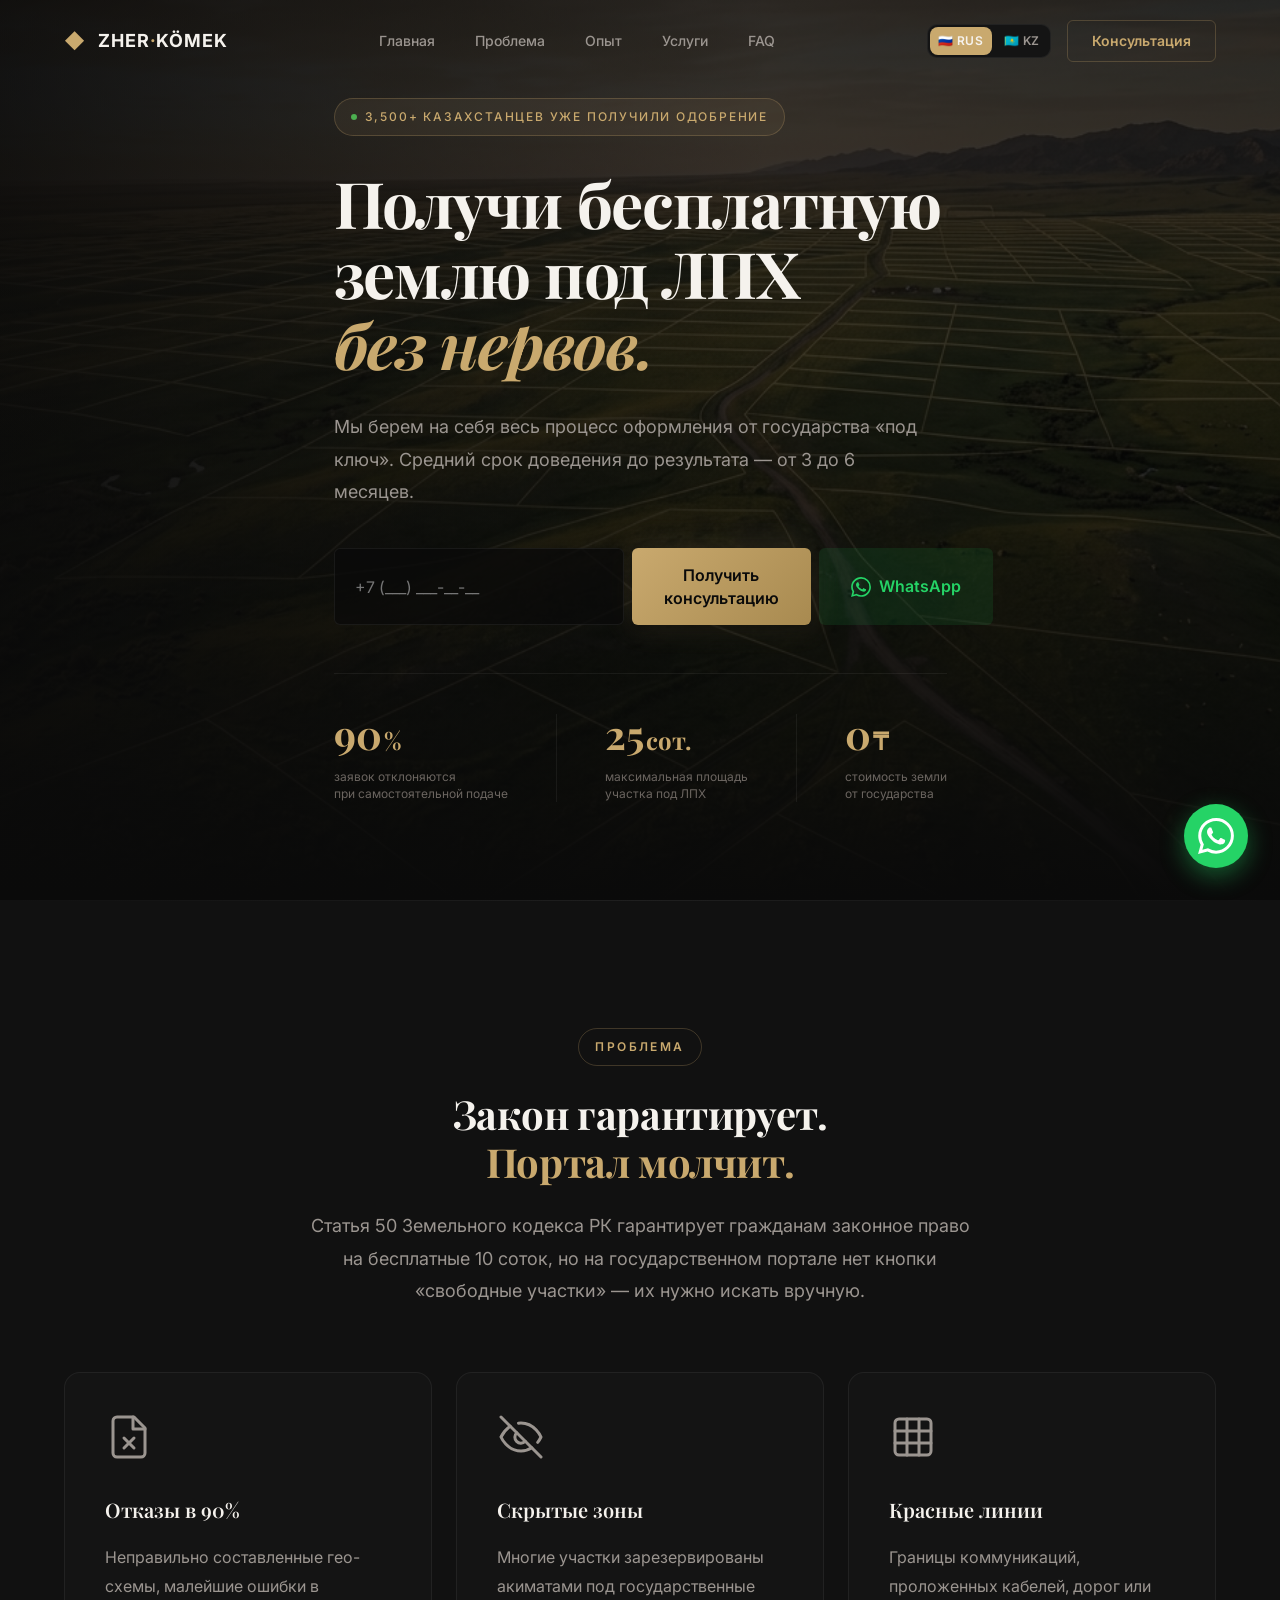
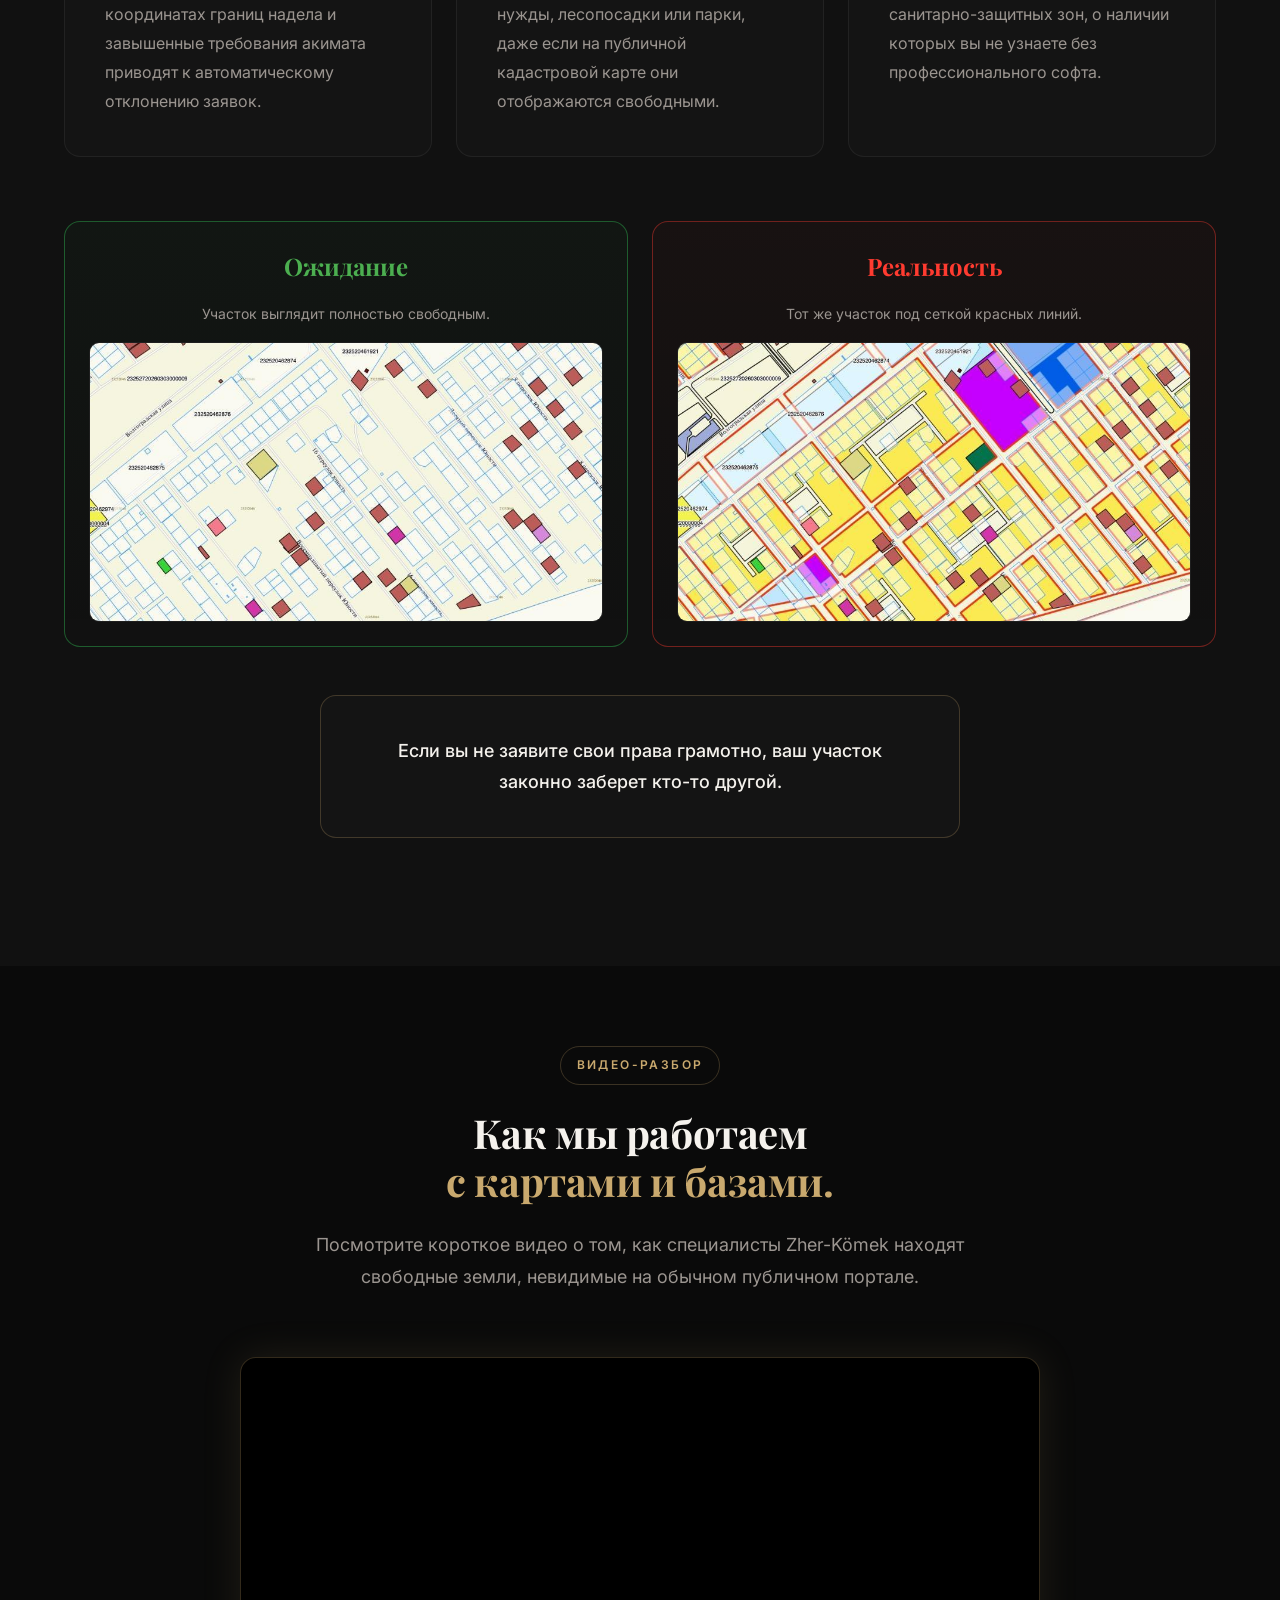
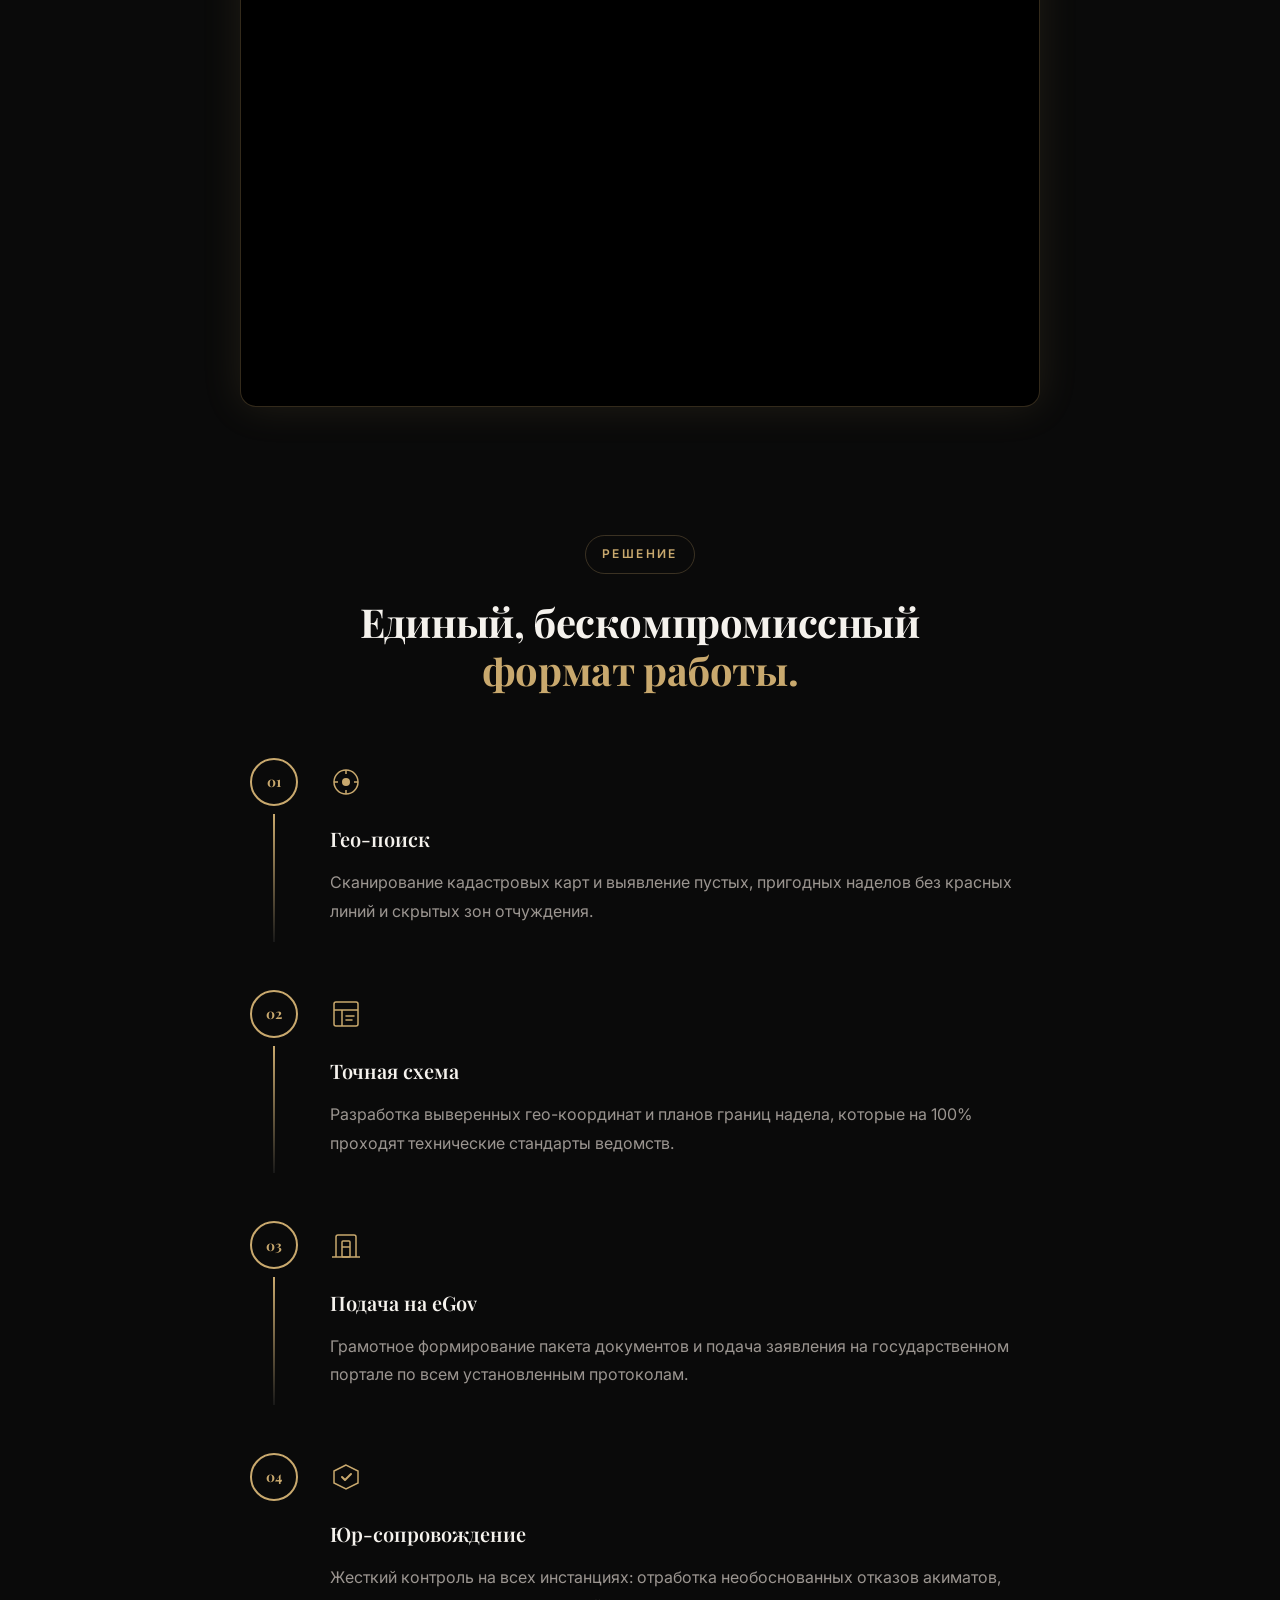
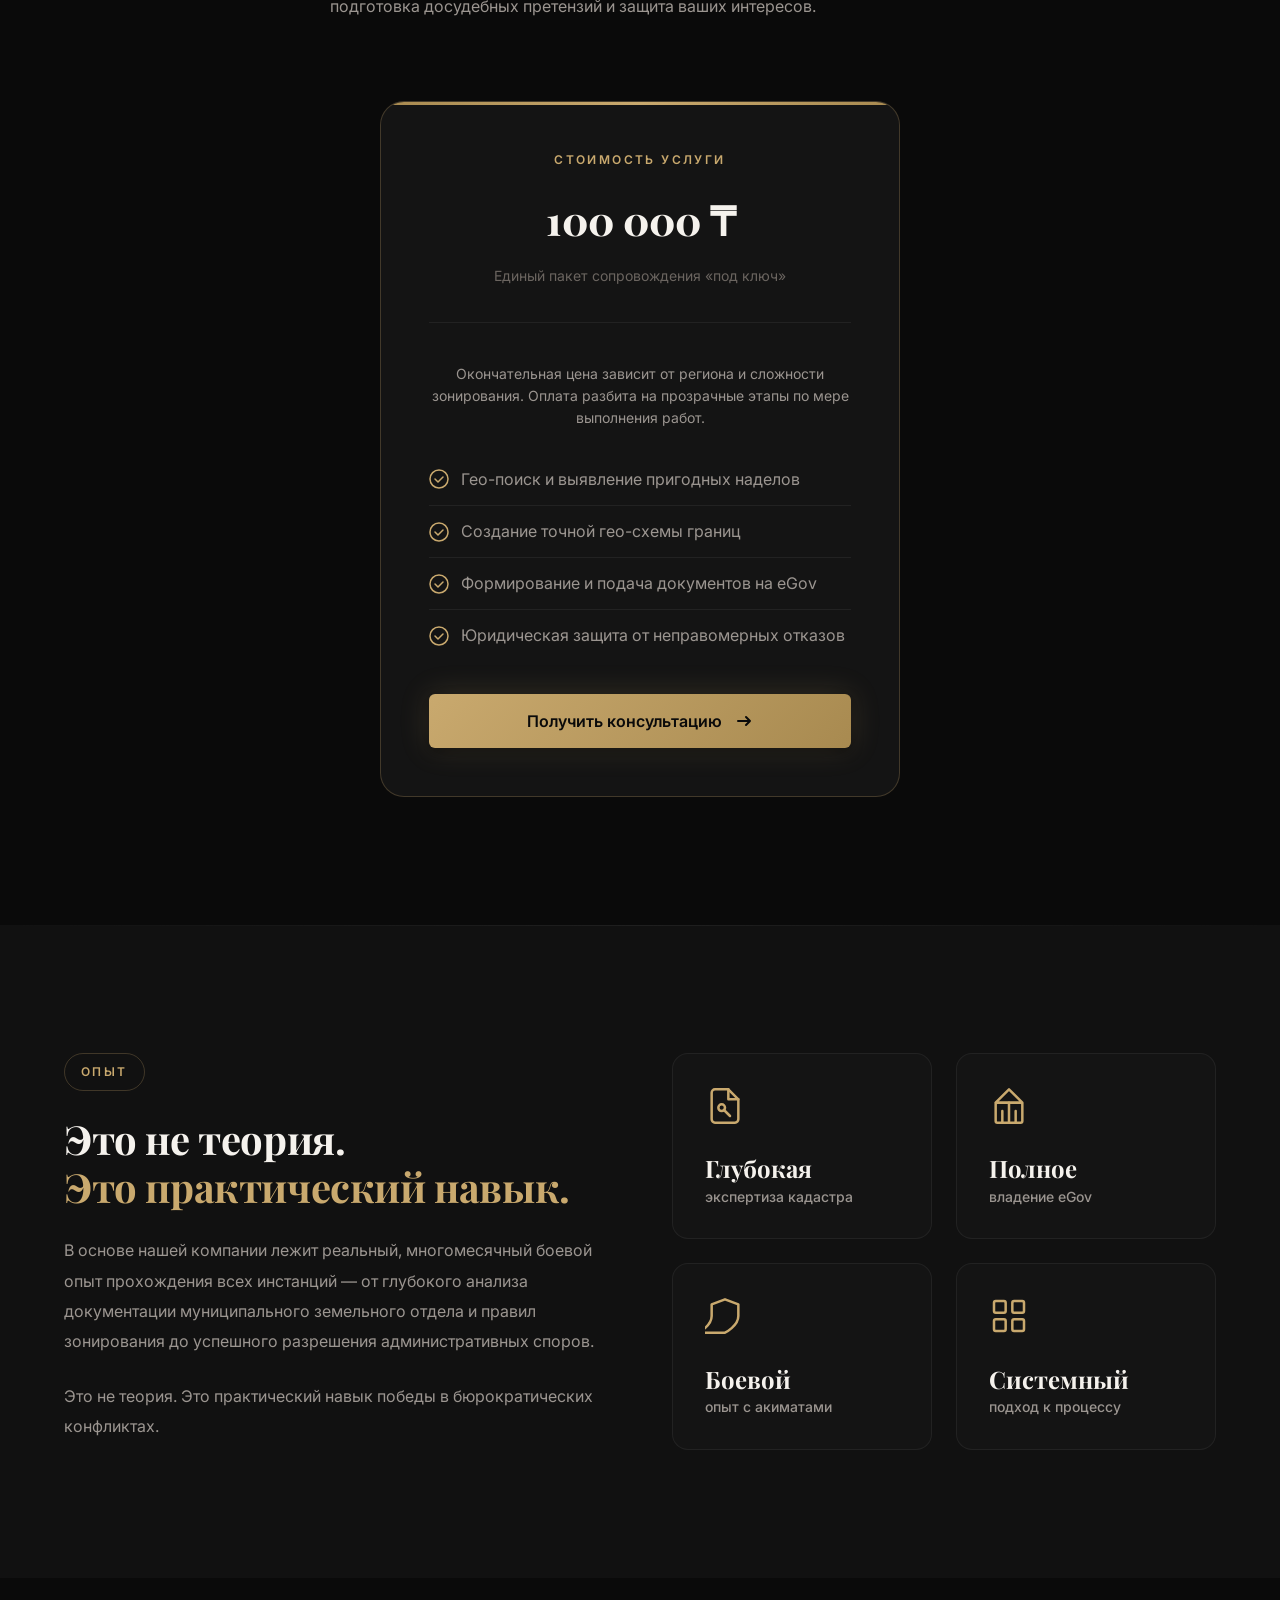
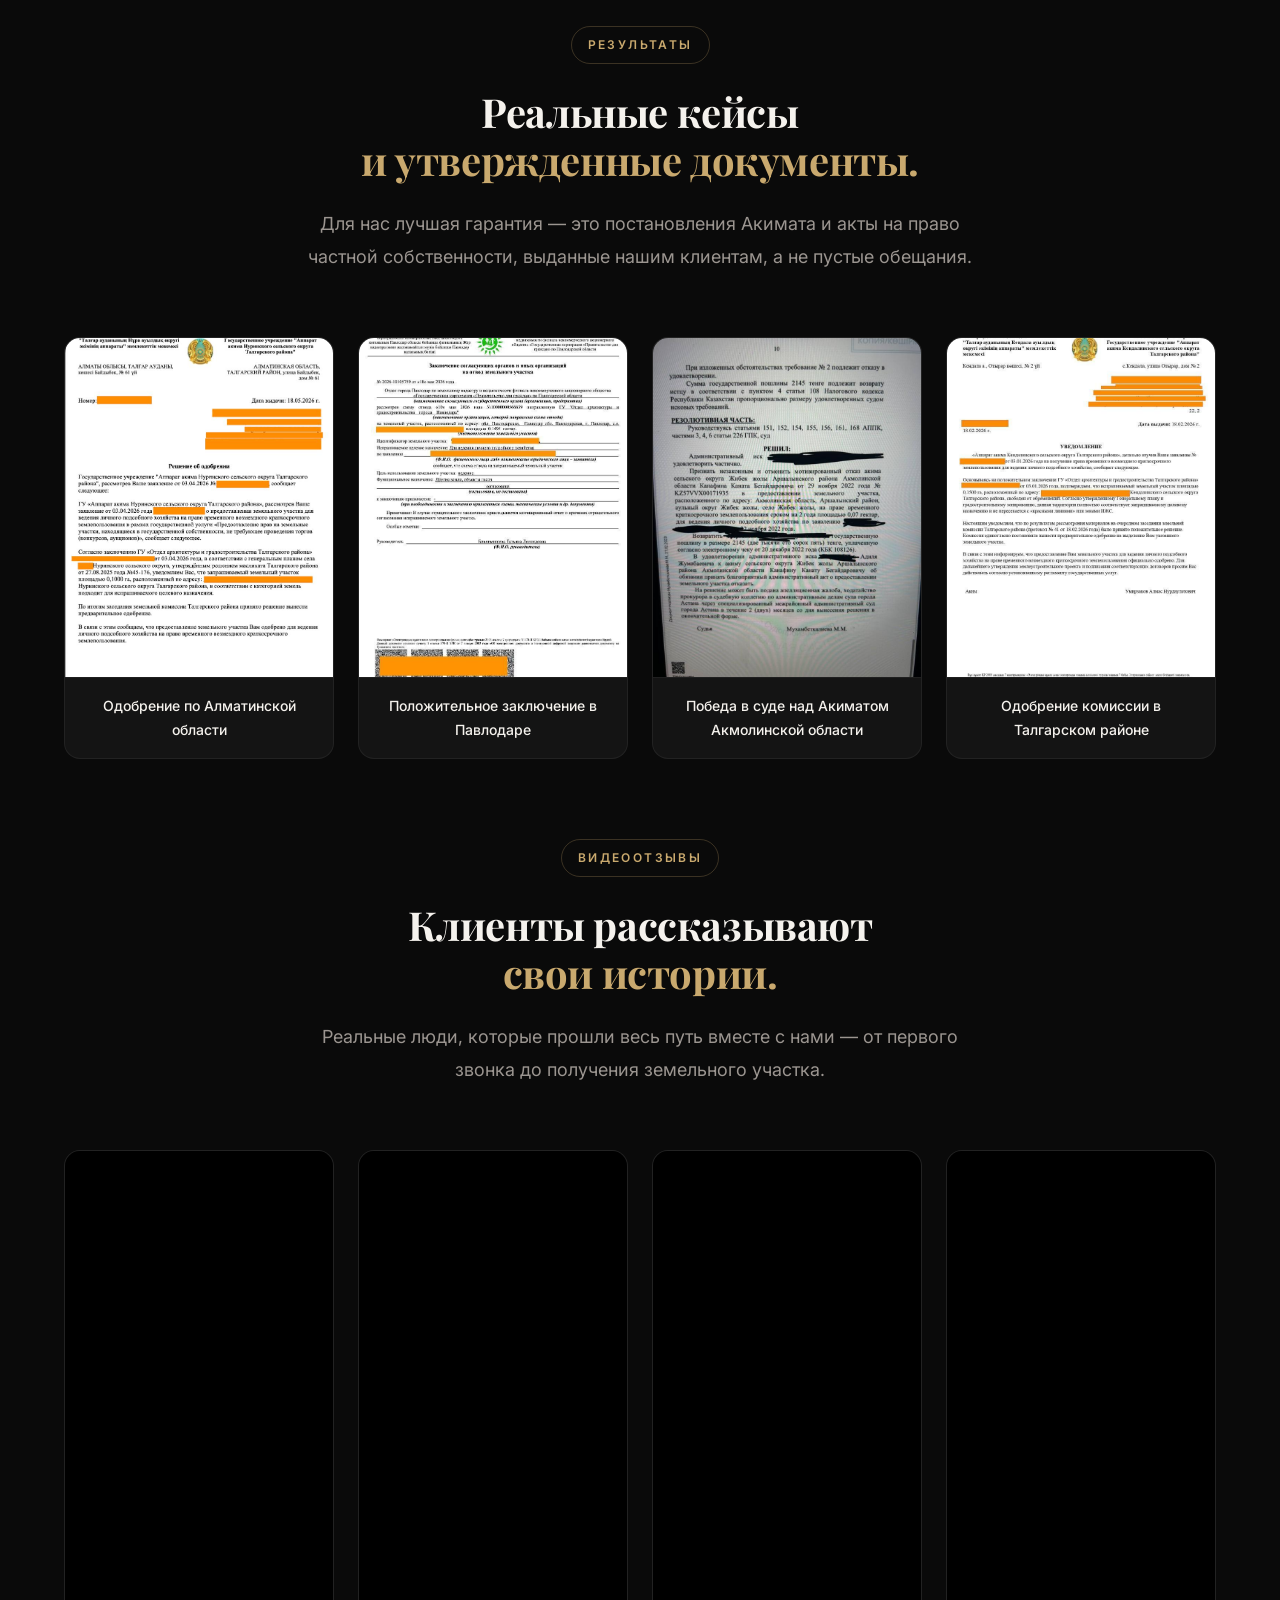
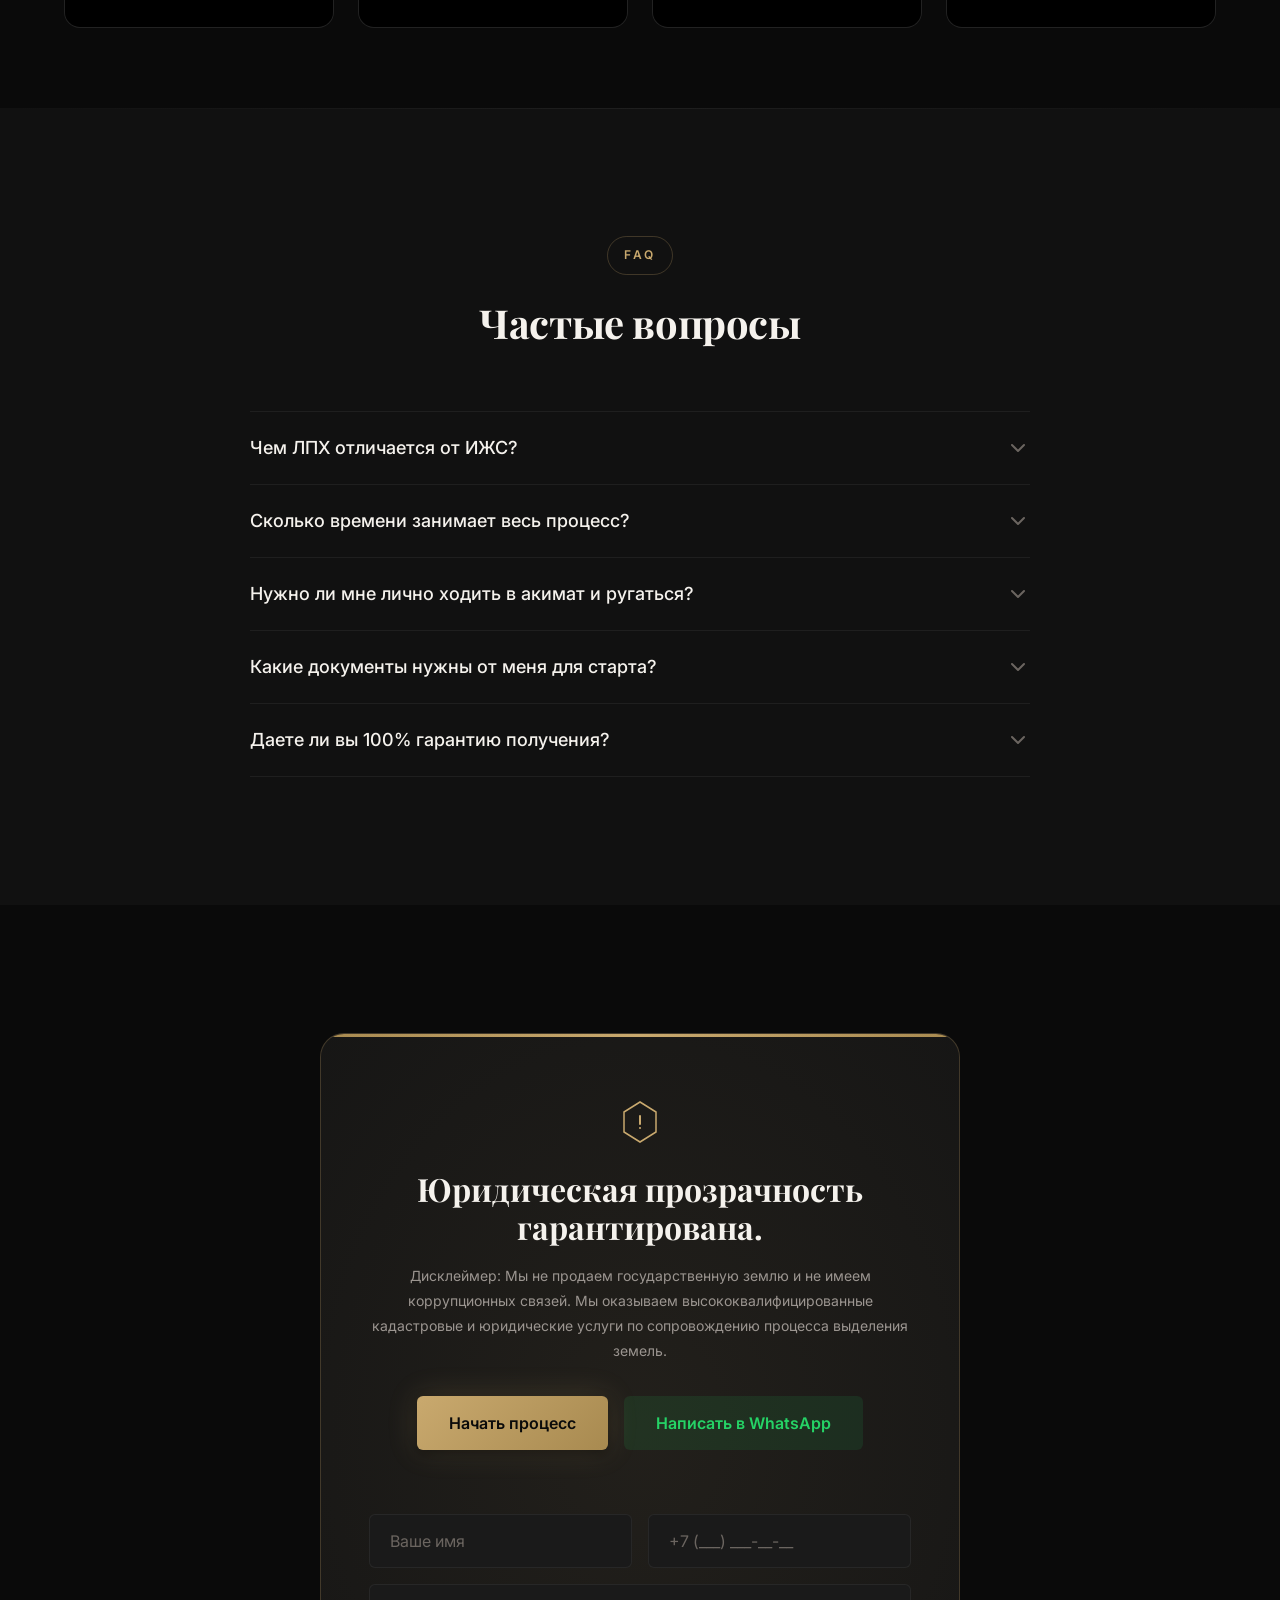
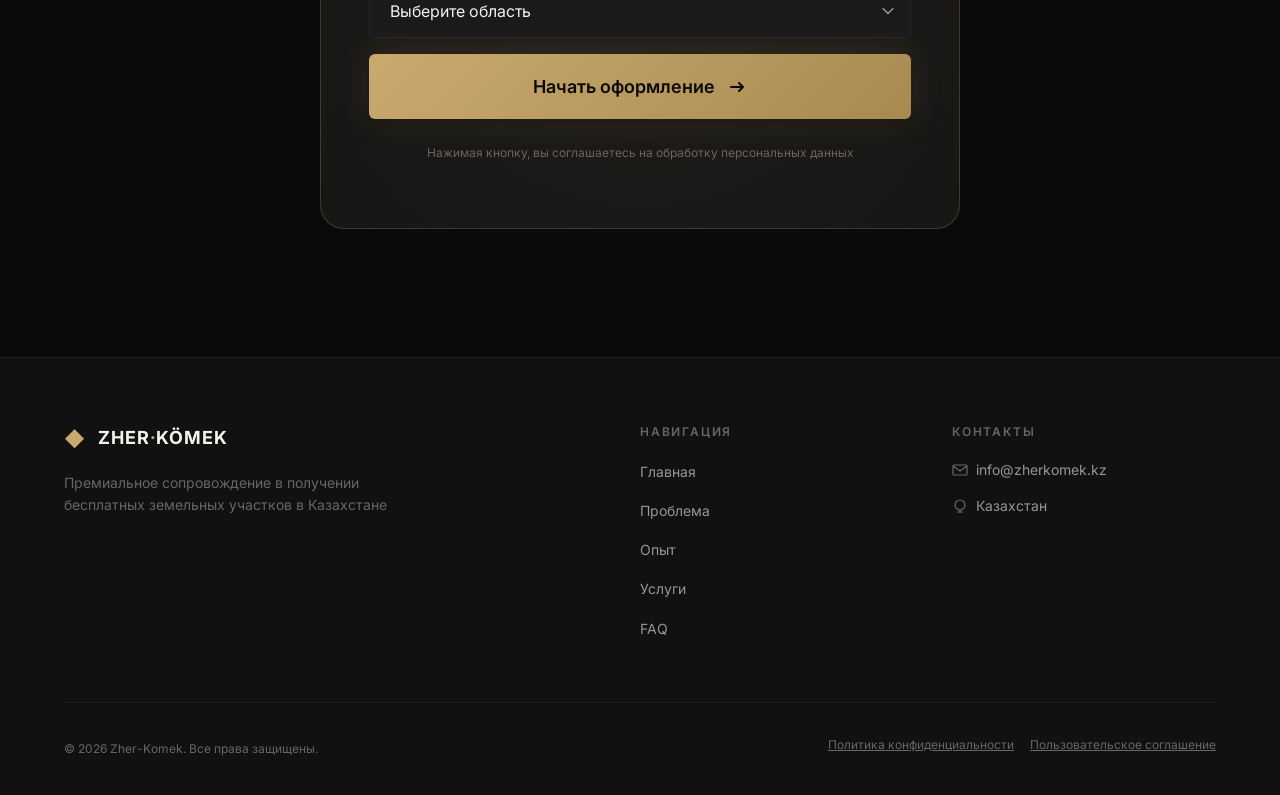
==== index.html @ 1e379b69 "Update second testimonial video" ====
<!DOCTYPE html>
<html lang="ru">
<head>
    <meta charset="UTF-8">
    <meta name="viewport" content="width=device-width, initial-scale=1.0">
    <title>Zher-Kömek — Бесплатная Земля РК</title>
    <meta name="description" content="Получите бесплатный земельный участок под ЛПХ от государства Казахстана. Полное юридическое и кадастровое сопровождение «под ключ» от экспертов Zher-Kömek.">
    <meta name="keywords" content="бесплатная земля Казахстан, ЛПХ участок, земельный кодекс РК, кадастровое сопровождение, eGov земля">
    <link rel="preconnect" href="https://fonts.googleapis.com">
    <link rel="preconnect" href="https://fonts.gstatic.com" crossorigin>
    <link href="https://fonts.googleapis.com/css2?family=Inter:wght@300;400;500;600;700;800;900&family=Playfair+Display:wght@400;500;600;700;800&display=swap" rel="stylesheet">
    <link rel="stylesheet" href="style.css?v=3">
</head>
<body>
    <!-- ============================================================ -->
    <!-- NAVIGATION -->
    <!-- ============================================================ -->
    <nav class="nav" id="nav">
        <div class="nav__container">
            <a href="#" class="nav__logo">
                <span class="nav__logo-icon">◆</span>
                <span class="nav__logo-text">ZHER<span class="nav__logo-accent">·</span>KÖMEK</span>
            </a>
            <ul class="nav__links" id="nav-links">
                <li><a href="#hero">Главная</a></li>
                <li><a href="#problem">Проблема</a></li>
                <li><a href="#expertise">Опыт</a></li>
                <li><a href="#service">Услуги</a></li>
                <li><a href="#faq">FAQ</a></li>
            </ul>
            <div class="nav__actions">
                <div class="nav__lang">
                    <a href="index.html" class="nav__lang-btn active">🇷🇺 RUS</a>
                    <a href="kz.html" class="nav__lang-btn">🇰🇿 KZ</a>
                </div>
                <a href="#cta-final" class="nav__cta">Консультация</a>
                <button class="nav__burger" id="nav-burger" aria-label="Открыть меню">
                    <span></span>
                    <span></span>
                    <span></span>
                </button>
            </div>
        </div>
    </nav>

    <!-- ============================================================ -->
    <!-- БЛОК 1: HERO SECTION -->
    <!-- ============================================================ -->
    <section class="hero" id="hero">
        <div class="hero__bg">
            <img src="assets/hero-bg.png" alt="Земельные участки Казахстана" class="hero__bg-img">
            <div class="hero__overlay"></div>
        </div>
        <div class="hero__container">
            <div class="hero__badge animate-in">
                <span class="hero__badge-dot"></span>
                3,500+ казахстанцев уже получили одобрение
            </div>
            <h1 class="hero__title animate-in">
                Получи бесплатную<br>
                землю под ЛПХ<br>
                <span class="hero__title-accent">без нервов.</span>
            </h1>
            <p class="hero__subtitle animate-in">
                Мы берем на себя весь процесс оформления от государства «под ключ». Средний срок доведения до результата — от 3 до 6 месяцев.
            </p>
            
            <form class="hero__form animate-in" id="hero-lead-form">
                <div class="hero__form-group">
                    <input type="tel" class="hero__input" id="hero-contact-input" placeholder="+7 (___) ___-__-__" required>
                    <button type="submit" class="btn btn--primary" style="flex: 1;">
                        <span>Получить консультацию</span>
                    </button>
                    <a href="https://wa.me/77778006286" target="_blank" rel="noopener noreferrer" class="btn btn--whatsapp" style="display: flex; justify-content: center; align-items: center; gap: 8px; flex: 1;">
                        <svg width="20" height="20" viewBox="0 0 24 24" fill="currentColor"><path d="M17.472 14.382c-.297-.149-1.758-.867-2.03-.967-.273-.099-.471-.148-.67.15-.197.297-.767.966-.94 1.164-.173.199-.347.223-.644.075-.297-.15-1.255-.463-2.39-1.475-.883-.788-1.48-1.761-1.653-2.059-.173-.297-.018-.458.13-.606.134-.133.298-.347.446-.52.149-.174.198-.298.298-.497.099-.198.05-.371-.025-.52-.075-.149-.669-1.612-.916-2.207-.242-.579-.487-.5-.669-.51a12.8 12.8 0 0 0-.57-.01c-.198 0-.52.074-.792.372-.272.297-1.04 1.016-1.04 2.479 0 1.462 1.065 2.875 1.213 3.074.149.198 2.096 3.2 5.077 4.487.709.306 1.262.489 1.694.625.712.227 1.36.195 1.871.118.571-.085 1.758-.719 2.006-1.413.248-.694.248-1.289.173-1.413-.074-.124-.272-.198-.57-.347m-5.421 7.403h-.004a9.87 9.87 0 0 1-5.031-1.378l-.361-.214-3.741.982.998-3.648-.235-.374a9.86 9.86 0 0 1-1.51-5.26c.001-5.45 4.436-9.884 9.888-9.884 2.64 0 5.122 1.03 6.988 2.898a9.825 9.825 0 0 1 2.893 6.994c-.003 5.45-4.437 9.884-9.885 9.884m8.413-18.297A11.815 11.815 0 0 0 12.05 0C5.495 0 .16 5.335.157 11.892c0 2.096.547 4.142 1.588 5.945L.057 24l6.305-1.654a11.882 11.882 0 0 0 5.683 1.448h.005c6.554 0 11.89-5.335 11.893-11.893a11.821 11.821 0 0 0-3.48-8.413z"/></svg>
                        <span>WhatsApp</span>
                    </a>
                </div>
            </form>

            <div class="hero__stats animate-in">
                <div class="hero__stat">
                    <div class="hero__stat-value">
                        <span class="hero__stat-number" data-count="90">0</span><span class="hero__stat-suffix">%</span>
                    </div>
                    <span class="hero__stat-label">заявок отклоняются<br>при самостоятельной подаче</span>
                </div>
                <div class="hero__stat-divider"></div>
                <div class="hero__stat">
                    <div class="hero__stat-value">
                        <span class="hero__stat-number" data-count="25">0</span><span class="hero__stat-suffix"> сот.</span>
                    </div>
                    <span class="hero__stat-label">максимальная площадь<br>участка под ЛПХ</span>
                </div>
                <div class="hero__stat-divider"></div>
                <div class="hero__stat">
                    <div class="hero__stat-value">
                        <span class="hero__stat-number" data-count="0">0</span><span class="hero__stat-suffix"> ₸</span>
                    </div>
                    <span class="hero__stat-label">стоимость земли<br>от государства</span>
                </div>
            </div>
        </div>
        <div class="hero__scroll-indicator">
            <span>Подробнее</span>
            <div class="hero__scroll-line"></div>
        </div>
    </section>

    <!-- ============================================================ -->
    <!-- БЛОК 2: ПРОБЛЕМА И ИЛЛЮЗИЯ -->
    <!-- ============================================================ -->
    <section class="problem" id="problem">
        <div class="container">
            <div class="section-header">
                <span class="section-label animate-on-scroll">Проблема</span>
                <h2 class="section-title animate-on-scroll">
                    Закон гарантирует.<br>
                    <span class="text-accent">Портал молчит.</span>
                </h2>
                <p class="section-desc animate-on-scroll">
                    Статья 50 Земельного кодекса РК гарантирует гражданам законное право на бесплатные 10 соток, но на государственном портале нет кнопки «свободные участки» — их нужно искать вручную.
                </p>
            </div>

            <div class="problem__grid">
                <div class="problem__card problem__card--dark animate-on-scroll">
                    <div class="problem__card-icon">
                        <svg width="48" height="48" viewBox="0 0 24 24" fill="none" stroke="currentColor" stroke-width="1.5" stroke-linecap="round" stroke-linejoin="round"><path d="M14.5 2H6a2 2 0 0 0-2 2v16a2 2 0 0 0 2 2h12a2 2 0 0 0 2-2V7.5L14.5 2z"/><polyline points="14 2 14 8 20 8"/><line x1="9.5" y1="12.5" x2="14.5" y2="17.5"/><line x1="14.5" y1="12.5" x2="9.5" y2="17.5"/></svg>
                    </div>
                    <h3 class="problem__card-title">Отказы в 90%</h3>
                    <p class="problem__card-text">
                        Неправильно составленные гео-схемы, малейшие ошибки в координатах границ надела и завышенные требования акимата приводят к автоматическому отклонению заявок.
                    </p>
                </div>

                <div class="problem__card problem__card--dark animate-on-scroll">
                    <div class="problem__card-icon">
                        <svg width="48" height="48" viewBox="0 0 24 24" fill="none" stroke="currentColor" stroke-width="1.5" stroke-linecap="round" stroke-linejoin="round"><path d="M9.88 9.88a3 3 0 1 0 4.24 4.24"/><path d="M10.73 5.08A10.43 10.43 0 0 1 12 5c7 0 10 7 10 7a13.16 13.16 0 0 1-1.67 2.68"/><path d="M6.61 6.61A13.526 13.526 0 0 0 2 12s3 7 10 7a9.74 9.74 0 0 0 5.39-1.61"/><line x1="2" y1="2" x2="22" y2="22"/></svg>
                    </div>
                    <h3 class="problem__card-title">Скрытые зоны</h3>
                    <p class="problem__card-text">
                        Многие участки зарезервированы акиматами под государственные нужды, лесопосадки или парки, даже если на публичной кадастровой карте они отображаются свободными.
                    </p>
                </div>

                <div class="problem__card problem__card--dark animate-on-scroll">
                    <div class="problem__card-icon">
                        <svg width="48" height="48" viewBox="0 0 24 24" fill="none" stroke="currentColor" stroke-width="1.5" stroke-linecap="round" stroke-linejoin="round"><rect width="18" height="18" x="3" y="3" rx="2" ry="2"/><line x1="3" x2="21" y1="9" y2="9"/><line x1="3" x2="21" y1="15" y2="15"/><line x1="9" x2="9" y1="3" y2="21"/><line x1="15" x2="15" y1="3" y2="21"/></svg>
                    </div>
                    <h3 class="problem__card-title">Красные линии</h3>
                    <p class="problem__card-text">
                        Границы коммуникаций, проложенных кабелей, дорог или санитарно-защитных зон, о наличии которых вы не узнаете без профессионального софта.
                    </p>
                </div>
            </div>

            <div class="problem-visualization animate-on-scroll">
                <div class="visual-card visual-card--expectation">
                    <h4 class="visual-title visual-title--expectation">Ожидание</h4>
                    <p style="font-size: var(--text-sm); color: var(--color-text-secondary); margin-bottom: var(--space-4);">Участок выглядит полностью свободным.</p>
                    <div class="visual-img-container">
                        <img src="assets/expectation-visual.jpg" alt="Чистый участок" onerror="this.style.opacity=0;">
                    </div>
                </div>
                <div class="visual-card visual-card--reality">
                    <h4 class="visual-title visual-title--reality">Реальность</h4>
                    <p style="font-size: var(--text-sm); color: var(--color-text-secondary); margin-bottom: var(--space-4);">Тот же участок под сеткой красных линий.</p>
                    <div class="visual-img-container">
                        <img src="assets/reality-visual.jpg" alt="Участок с красными линиями" onerror="this.style.opacity=0;">
                    </div>
                </div>
            </div>

            <div class="problem__bottom animate-on-scroll" style="margin-top: var(--space-12);">
                <div class="problem__stat-block">
                    <p class="problem__stat-text" style="color: var(--color-text-primary); font-size: var(--text-lg); font-weight: 500;">
                        Если вы не заявите свои права грамотно, ваш участок законно заберет кто-то другой.
                    </p>
                </div>
            </div>
        </div>
    </section>

    <!-- ============================================================ -->
    <!-- БЛОК ВИДЕО-РАЗБОР -->
    <!-- ============================================================ -->
    <section class="video-section" id="video">
        <div class="container">
            <div class="section-header">
                <span class="section-label animate-on-scroll">Видео-разбор</span>
                <h2 class="section-title animate-on-scroll">
                    Как мы работаем<br>
                    <span class="text-accent">с картами и базами.</span>
                </h2>
                <p class="section-desc animate-on-scroll">
                    Посмотрите короткое видео о том, как специалисты Zher-Kömek находят свободные земли, невидимые на обычном публичном портале.
                </p>
            </div>
            <div class="video-container animate-on-scroll">
                <!-- Replace src with your YouTube embed URL -->
                <iframe src="https://www.youtube.com/embed/HtEOYUGJpfg?rel=0&modestbranding=1" title="YouTube video player" allow="accelerometer; autoplay; clipboard-write; encrypted-media; gyroscope; picture-in-picture" allowfullscreen></iframe>
            </div>
        </div>
    </section>

    <!-- ============================================================ -->
    <!-- БЛОК 3: УСЛУГА «ПОД КЛЮЧ» -->
    <!-- ============================================================ -->
    <section class="service" id="service">
        <div class="container">
            <div class="section-header">
                <span class="section-label animate-on-scroll">Решение</span>
                <h2 class="section-title animate-on-scroll">
                    Единый, бескомпромиссный<br>
                    <span class="text-accent">формат работы.</span>
                </h2>
            </div>

            <div class="service__timeline">
                <div class="service__step animate-on-scroll">
                    <div class="service__step-marker">
                        <span class="service__step-number">01</span>
                        <div class="service__step-line"></div>
                    </div>
                    <div class="service__step-content">
                        <div class="service__step-icon">
                            <svg width="32" height="32" viewBox="0 0 32 32" fill="none"><circle cx="16" cy="16" r="12" stroke="currentColor" stroke-width="1.5"/><circle cx="16" cy="16" r="4" fill="currentColor"/><path d="M16 4v4M16 24v4M4 16h4M24 16h4" stroke="currentColor" stroke-width="1.5"/></svg>
                        </div>
                        <h3 class="service__step-title">Гео-поиск</h3>
                        <p class="service__step-text">
                            Сканирование кадастровых карт и выявление пустых, пригодных наделов без красных линий и скрытых зон отчуждения.
                        </p>
                    </div>
                </div>

                <div class="service__step animate-on-scroll">
                    <div class="service__step-marker">
                        <span class="service__step-number">02</span>
                        <div class="service__step-line"></div>
                    </div>
                    <div class="service__step-content">
                        <div class="service__step-icon">
                            <svg width="32" height="32" viewBox="0 0 32 32" fill="none"><rect x="4" y="4" width="24" height="24" rx="2" stroke="currentColor" stroke-width="1.5"/><path d="M4 12h24M12 12v16" stroke="currentColor" stroke-width="1.5"/><path d="M16 18h8M16 22h6" stroke="currentColor" stroke-width="1.5" stroke-linecap="round"/></svg>
                        </div>
                        <h3 class="service__step-title">Точная схема</h3>
                        <p class="service__step-text">
                            Разработка выверенных гео-координат и планов границ надела, которые на 100% проходят технические стандарты ведомств.
                        </p>
                    </div>
                </div>

                <div class="service__step animate-on-scroll">
                    <div class="service__step-marker">
                        <span class="service__step-number">03</span>
                        <div class="service__step-line"></div>
                    </div>
                    <div class="service__step-content">
                        <div class="service__step-icon">
                            <svg width="32" height="32" viewBox="0 0 32 32" fill="none"><path d="M6 28V8a2 2 0 012-2h16a2 2 0 012 2v20" stroke="currentColor" stroke-width="1.5"/><path d="M2 28h28" stroke="currentColor" stroke-width="1.5"/><rect x="12" y="12" width="8" height="16" rx="1" stroke="currentColor" stroke-width="1.5"/><path d="M12 18h8" stroke="currentColor" stroke-width="1.5"/></svg>
                        </div>
                        <h3 class="service__step-title">Подача на eGov</h3>
                        <p class="service__step-text">
                            Грамотное формирование пакета документов и подача заявления на государственном портале по всем установленным протоколам.
                        </p>
                    </div>
                </div>

                <div class="service__step animate-on-scroll">
                    <div class="service__step-marker">
                        <span class="service__step-number">04</span>
                        <div class="service__step-line"></div>
                    </div>
                    <div class="service__step-content">
                        <div class="service__step-icon">
                            <svg width="32" height="32" viewBox="0 0 32 32" fill="none"><path d="M16 4L4 10v12l12 6 12-6V10L16 4z" stroke="currentColor" stroke-width="1.5"/><path d="M12 16l3 3 6-6" stroke="currentColor" stroke-width="2" stroke-linecap="round" stroke-linejoin="round"/></svg>
                        </div>
                        <h3 class="service__step-title">Юр-сопровождение</h3>
                        <p class="service__step-text">
                            Жесткий контроль на всех инстанциях: отработка необоснованных отказов акиматов, подготовка досудебных претензий и защита ваших интересов.
                        </p>
                    </div>
                </div>
            </div>

            <!-- БЛОК "СТОИМОСТЬ" -->
            <div class="service__price animate-on-scroll">
                <div class="service__price-card">
                    <div class="service__price-header">
                        <span class="service__price-label">стоимость услуги</span>
                        <div class="service__price-amount">100 000 ₸</div>
                        <span class="service__price-note">Единый пакет сопровождения «под ключ»</span>
                    </div>
                    <p style="font-size: var(--text-sm); color: var(--color-text-secondary); text-align: center; margin-bottom: 24px; line-height: 1.6;">
                        Окончательная цена зависит от региона и сложности зонирования. Оплата разбита на прозрачные этапы по мере выполнения работ.
                    </p>
                    <ul class="service__price-includes" style="margin-bottom: var(--space-8);">
                        <li>
                            <svg width="20" height="20" viewBox="0 0 20 20" fill="none"><circle cx="10" cy="10" r="9" stroke="#C9A96E" stroke-width="1.5"/><path d="M6 10l3 3 5-5" stroke="#C9A96E" stroke-width="1.5" stroke-linecap="round" stroke-linejoin="round"/></svg>
                            Гео-поиск и выявление пригодных наделов
                        </li>
                        <li>
                            <svg width="20" height="20" viewBox="0 0 20 20" fill="none"><circle cx="10" cy="10" r="9" stroke="#C9A96E" stroke-width="1.5"/><path d="M6 10l3 3 5-5" stroke="#C9A96E" stroke-width="1.5" stroke-linecap="round" stroke-linejoin="round"/></svg>
                            Создание точной гео-схемы границ
                        </li>
                        <li>
                            <svg width="20" height="20" viewBox="0 0 20 20" fill="none"><circle cx="10" cy="10" r="9" stroke="#C9A96E" stroke-width="1.5"/><path d="M6 10l3 3 5-5" stroke="#C9A96E" stroke-width="1.5" stroke-linecap="round" stroke-linejoin="round"/></svg>
                            Формирование и подача документов на eGov
                        </li>
                        <li>
                            <svg width="20" height="20" viewBox="0 0 20 20" fill="none"><circle cx="10" cy="10" r="9" stroke="#C9A96E" stroke-width="1.5"/><path d="M6 10l3 3 5-5" stroke="#C9A96E" stroke-width="1.5" stroke-linecap="round" stroke-linejoin="round"/></svg>
                            Юридическая защита от неправомерных отказов
                        </li>
                    </ul>
                    <a href="#cta-final" class="btn btn--primary btn--full" id="service-cta">
                        <span>Получить консультацию</span>
                        <svg width="20" height="20" viewBox="0 0 20 20" fill="none"><path d="M4 10h12M12 6l4 4-4 4" stroke="currentColor" stroke-width="2" stroke-linecap="round" stroke-linejoin="round"/></svg>
                    </a>
                </div>
            </div>
        </div>
    </section>

    <!-- ============================================================ -->
    <!-- БЛОК 4: ЭКСПЕРТНОСТЬ -->
    <!-- ============================================================ -->
    <section class="expertise" id="expertise">
        <div class="container">
            <div class="expertise__layout">
                <div class="expertise__content">
                    <span class="section-label animate-on-scroll">Опыт</span>
                    <h2 class="section-title animate-on-scroll">
                        Это не теория.<br>
                        <span class="text-accent">Это практический навык.</span>
                    </h2>
                    <div class="expertise__text animate-on-scroll" style="margin-top: var(--space-4);">
                        <p>
                            В основе нашей компании лежит реальный, многомесячный боевой опыт прохождения всех инстанций — от глубокого анализа документации муниципального земельного отдела и правил зонирования до успешного разрешения административных споров.
                        </p>
                        <p>
                            Это не теория. Это практический навык победы в бюрократических конфликтах.
                        </p>
                    </div>
                </div>
                <div class="expertise__metrics animate-on-scroll">
                    <div class="expertise__metric">
                        <div class="expertise__metric-icon">
                            <svg width="40" height="40" viewBox="0 0 24 24" fill="none" stroke="currentColor" stroke-width="1.5" stroke-linecap="round" stroke-linejoin="round"><path d="M14 2H6a2 2 0 0 0-2 2v16a2 2 0 0 0 2 2h12a2 2 0 0 0 2-2V8z"/><polyline points="14 2 14 8 20 8"/><circle cx="10" cy="13" r="2"/><line x1="11.4" y1="14.4" x2="15" y2="18"/></svg>
                        </div>
                        <span class="expertise__metric-value">Глубокая</span>
                        <span class="expertise__metric-label">экспертиза кадастра</span>
                    </div>
                    <div class="expertise__metric">
                        <div class="expertise__metric-icon">
                            <svg width="40" height="40" viewBox="0 0 24 24" fill="none" stroke="currentColor" stroke-width="1.5" stroke-linecap="round" stroke-linejoin="round"><rect x="4" y="10" width="16" height="12" rx="1"/><polygon points="12 2 4 10 20 10"/><line x1="12" y1="22" x2="12" y2="10"/><line x1="8" y1="22" x2="8" y2="15"/><line x1="16" y1="22" x2="16" y2="15"/></svg>
                        </div>
                        <span class="expertise__metric-value">Полное</span>
                        <span class="expertise__metric-label">владение eGov</span>
                    </div>
                    <div class="expertise__metric">
                        <div class="expertise__metric-icon">
                            <svg width="40" height="40" viewBox="0 0 24 24" fill="none" stroke="currentColor" stroke-width="1.5" stroke-linecap="round" stroke-linejoin="round"><path d="M12 22s8-4 8-10V5l-8-3-8 3v7c0 6-8 10-8 10z"/></svg>
                        </div>
                        <span class="expertise__metric-value">Боевой</span>
                        <span class="expertise__metric-label">опыт с акиматами</span>
                    </div>
                    <div class="expertise__metric">
                        <div class="expertise__metric-icon">
                            <svg width="40" height="40" viewBox="0 0 24 24" fill="none" stroke="currentColor" stroke-width="1.5" stroke-linecap="round" stroke-linejoin="round"><rect x="3" y="3" width="7" height="7" rx="1"/><rect x="14" y="3" width="7" height="7" rx="1"/><rect x="14" y="14" width="7" height="7" rx="1"/><rect x="3" y="14" width="7" height="7" rx="1"/></svg>
                        </div>
                        <span class="expertise__metric-value">Системный</span>
                        <span class="expertise__metric-label">подход к процессу</span>
                    </div>
                </div>
            </div>
        </div>
    </section>

    <!-- ============================================================ -->
    <!-- БЛОК КЕЙСЫ / ОТЗЫВЫ -->
    <!-- ============================================================ -->
    <section class="cases" id="cases">
        <div class="container" style="max-width: 1200px;">
            <div class="section-header">
                <span class="section-label animate-on-scroll">Результаты</span>
                <h2 class="section-title animate-on-scroll">
                    Реальные кейсы<br>
                    <span class="text-accent">и утвержденные документы.</span>
                </h2>
                <p class="section-desc animate-on-scroll">
                    Для нас лучшая гарантия — это постановления Акимата и акты на право частной собственности, выданные нашим клиентам, а не пустые обещания.
                </p>
            </div>
            
            <div class="cases-grid animate-on-scroll">
                <div class="cases-card">
                    <div class="cases-card-img-wrap">
                        <img src="assets/case-1.jpg" alt="Отзыв WhatsApp" onerror="this.style.opacity=0;">
                    </div>
                    <div class="cases-card-text">Одобрение по Алматинской области</div>
                </div>
                <div class="cases-card">
                    <div class="cases-card-img-wrap">
                        <img src="assets/case-2.jpg" alt="Госакт" onerror="this.style.opacity=0;">
                    </div>
                    <div class="cases-card-text">Положительное заключение в Павлодаре</div>
                </div>
                <div class="cases-card">
                    <div class="cases-card-img-wrap">
                        <img src="assets/case-3.jpg" alt="Отзыв клиента" onerror="this.style.opacity=0;">
                    </div>
                    <div class="cases-card-text">Победа в суде над Акиматом Акмолинской области</div>
                </div>
                <div class="cases-card">
                    <div class="cases-card-img-wrap">
                        <img src="assets/case-4.jpg" alt="Госакт на землю" onerror="this.style.opacity=0;">
                    </div>
                    <div class="cases-card-text">Одобрение комиссии в Талгарском районе</div>
                </div>
            </div>
        </div>
    </section>
    <!-- ============================================================ -->
    <!-- БЛОК ВИДЕООТЗЫВЫ -->
    <!-- ============================================================ -->
    <section class="video-testimonials" id="video-reviews">
        <div class="container" style="max-width: 1200px;">
            <div class="section-header">
                <span class="section-label animate-on-scroll">Видеоотзывы</span>
                <h2 class="section-title animate-on-scroll">
                    Клиенты рассказывают<br>
                    <span class="text-accent">свои истории.</span>
                </h2>
                <p class="section-desc animate-on-scroll">
                    Реальные люди, которые прошли весь путь вместе с нами — от первого звонка до получения земельного участка.
                </p>
            </div>

            <div class="video-testimonials__grid animate-on-scroll">
                <div class="video-testimonials__card">
                    <div class="video-testimonials__video-wrap">
                        <iframe src="https://www.youtube.com/embed/Xb4emWIHzm8" title="Видеоотзыв 1" allow="accelerometer; autoplay; clipboard-write; encrypted-media; gyroscope; picture-in-picture" allowfullscreen></iframe>
                    </div>
                </div>
                <div class="video-testimonials__card">
                    <div class="video-testimonials__video-wrap">
                        <iframe src="https://www.youtube.com/embed/GuP6BwjGALA" title="Видеоотзыв 2" allow="accelerometer; autoplay; clipboard-write; encrypted-media; gyroscope; picture-in-picture" allowfullscreen></iframe>
                    </div>
                </div>
                <div class="video-testimonials__card">
                    <div class="video-testimonials__video-wrap">
                        <iframe src="https://www.youtube.com/embed/Y7QlrHUgWrc" title="Видеоотзыв 3" allow="accelerometer; autoplay; clipboard-write; encrypted-media; gyroscope; picture-in-picture" allowfullscreen></iframe>
                    </div>
                </div>
                <div class="video-testimonials__card">
                    <div class="video-testimonials__video-wrap">
                        <iframe src="https://www.youtube.com/embed/Y7QlrHUgWrc" title="Видеоотзыв 4" allow="accelerometer; autoplay; clipboard-write; encrypted-media; gyroscope; picture-in-picture" allowfullscreen></iframe>
                    </div>
                </div>
            </div>
        </div>
    </section>

    <!-- ============================================================ -->
    <!-- БЛОК 7: FAQ -->
    <!-- ============================================================ -->
    <section class="faq" id="faq">
        <div class="container">
            <div class="section-header">
                <span class="section-label animate-on-scroll">FAQ</span>
                <h2 class="section-title animate-on-scroll">
                    Частые вопросы
                </h2>
            </div>

            <div class="faq__list">
                <div class="faq__item animate-on-scroll" id="faq-1">
                    <button class="faq__question" aria-expanded="false" aria-controls="faq-answer-1">
                        <span>Чем ЛПХ отличается от ИЖС?</span>
                        <svg class="faq__chevron" width="24" height="24" viewBox="0 0 24 24" fill="none"><path d="M6 9l6 6 6-6" stroke="currentColor" stroke-width="2" stroke-linecap="round" stroke-linejoin="round"/></svg>
                    </button>
                    <div class="faq__answer" id="faq-answer-1">
                        <p>
                            <strong>ЛПХ (Личное подсобное хозяйство)</strong> — земля, предназначенная для ведения сельскохозяйственной деятельности (огород, сад, содержание скота). Максимальная площадь — до 25 соток. <strong>ИЖС (Индивидуальное жилищное строительство)</strong> — участок исключительно для строительства жилого дома. Мы специализируемся на ЛПХ и Садоводстве (до 12 соток), так как именно эти категории позволяют получить землю бесплатно по упрощённой процедуре.
                        </p>
                    </div>
                </div>

                <div class="faq__item animate-on-scroll" id="faq-2">
                    <button class="faq__question" aria-expanded="false" aria-controls="faq-answer-2">
                        <span>Сколько времени занимает весь процесс?</span>
                        <svg class="faq__chevron" width="24" height="24" viewBox="0 0 24 24" fill="none"><path d="M6 9l6 6 6-6" stroke="currentColor" stroke-width="2" stroke-linecap="round" stroke-linejoin="round"/></svg>
                    </button>
                    <div class="faq__answer" id="faq-answer-2">
                        <p>
                            В среднем от 3 до 6 месяцев, в зависимости от скорости ответов государственных ведомств и необходимости оспаривать отказы.
                        </p>
                    </div>
                </div>

                <div class="faq__item animate-on-scroll" id="faq-3">
                    <button class="faq__question" aria-expanded="false" aria-controls="faq-answer-3">
                        <span>Нужно ли мне лично ходить в акимат и ругаться?</span>
                        <svg class="faq__chevron" width="24" height="24" viewBox="0 0 24 24" fill="none"><path d="M6 9l6 6 6-6" stroke="currentColor" stroke-width="2" stroke-linecap="round" stroke-linejoin="round"/></svg>
                    </button>
                    <div class="faq__answer" id="faq-answer-3">
                        <p>
                            Нет. Всю коммуникацию, переписку и подачу документов мы берем на себя по доверенности.
                        </p>
                    </div>
                </div>

                <div class="faq__item animate-on-scroll" id="faq-4">
                    <button class="faq__question" aria-expanded="false" aria-controls="faq-answer-4">
                        <span>Какие документы нужны от меня для старта?</span>
                        <svg class="faq__chevron" width="24" height="24" viewBox="0 0 24 24" fill="none"><path d="M6 9l6 6 6-6" stroke="currentColor" stroke-width="2" stroke-linecap="round" stroke-linejoin="round"/></svg>
                    </button>
                    <div class="faq__answer" id="faq-answer-4">
                        <p>
                            Только ЭЦП, копия удостоверения личности и доверенность на представление ваших интересов.
                        </p>
                    </div>
                </div>

                <div class="faq__item animate-on-scroll" id="faq-5">
                    <button class="faq__question" aria-expanded="false" aria-controls="faq-answer-5">
                        <span>Даете ли вы 100% гарантию получения?</span>
                        <svg class="faq__chevron" width="24" height="24" viewBox="0 0 24 24" fill="none"><path d="M6 9l6 6 6-6" stroke="currentColor" stroke-width="2" stroke-linecap="round" stroke-linejoin="round"/></svg>
                    </button>
                    <div class="faq__answer" id="faq-answer-5">
                        <p>
                            Финальное решение о выделении участка принимает государственный орган — акимат. Мы <strong>не можем гарантировать положительное решение на 100%</strong>, так как не влияем на решения государства. Однако мы гарантируем, что ваша заявка будет подготовлена <strong>максимально безупречно</strong>, с учётом всех юридических и кадастровых требований. В случае отказа мы продолжаем работу: анализируем основания, подаём повторные заявления и досудебные претензии.
                        </p>
                    </div>
                </div>
            </div>
        </div>
    </section>

    <!-- ============================================================ -->
    <!-- CTA FINAL / ЮРИДИЧЕСКАЯ ПРОЗРАЧНОСТЬ -->
    <!-- ============================================================ -->
    <section class="cta-final" id="cta-final">
        <div class="container">
            <div class="cta-final__card animate-on-scroll">
                <div class="legal__icon" style="margin-bottom: var(--space-4); color: var(--color-gold);">
                    <svg width="48" height="48" viewBox="0 0 48 48" fill="none"><path d="M24 4L8 14v20l16 10 16-10V14L24 4z" stroke="currentColor" stroke-width="1.5"/><path d="M24 18v8M24 30h.02" stroke="currentColor" stroke-width="2" stroke-linecap="round"/></svg>
                </div>
                <h2 class="cta-final__title">
                    Юридическая прозрачность гарантирована.
                </h2>
                <p class="cta-final__text" style="font-size: var(--text-sm); line-height: 1.8; color: var(--color-text-secondary); max-width: 580px; margin-bottom: var(--space-8);">
                    Дисклеймер: Мы не продаем государственную землю и не имеем коррупционных связей. Мы оказываем высококвалифицированные кадастровые и юридические услуги по сопровождению процесса выделения земель.
                </p>
                
                <div style="display: flex; gap: var(--space-4); justify-content: center; margin-bottom: var(--space-10); flex-wrap: wrap; position: relative; z-index: 10;">
                    <a href="#consultation-form-anchor" class="btn btn--primary" id="btn-start-process">
                        Начать процесс
                    </a>
                    <a href="https://wa.me/77778006286" target="_blank" rel="noopener noreferrer" class="btn btn--whatsapp" id="btn-ask-question">
                        Написать в WhatsApp
                    </a>
                </div>

                <!-- Small divider anchor to scroll to -->
                <div id="consultation-form-anchor" style="padding-top: var(--space-2); margin-bottom: var(--space-4);"></div>

                <form class="cta-final__form" id="consultation-form">
                    <div class="cta-final__form-row">
                        <input type="text" class="cta-final__input" id="form-name" placeholder="Ваше имя" required>
                        <input type="tel" class="cta-final__input" id="form-phone" placeholder="+7 (___) ___-__-__" required>
                    </div>
                    <select class="cta-final__select" id="form-region">
                        <option value="" disabled selected>Выберите область</option>
                        <option value="almaty">Алматинская область</option>
                        <option value="astana">Астана / Акмолинская</option>
                        <option value="shymkent">Шымкент / Туркестанская</option>
                        <option value="karaganda">Карагандинская область</option>
                        <option value="kostanay">Костанайская область</option>
                        <option value="pavlodar">Павлодарская область</option>
                        <option value="east-kz">Восточно-Казахстанская</option>
                        <option value="west-kz">Западно-Казахстанская</option>
                        <option value="north-kz">Северо-Казахстанская</option>
                        <option value="zhambyl">Жамбылская область</option>
                        <option value="kyzylorda">Кызылординская область</option>
                        <option value="mangystau">Мангистауская область</option>
                        <option value="aktobe">Актюбинская область</option>
                        <option value="atyrau">Атырауская область</option>
                        <option value="other">Другой регион</option>
                    </select>
                    <button type="submit" class="btn btn--primary btn--full btn--lg" id="form-submit">
                        <span>Начать оформление</span>
                        <svg width="20" height="20" viewBox="0 0 20 20" fill="none"><path d="M4 10h12M12 6l4 4-4 4" stroke="currentColor" stroke-width="2" stroke-linecap="round" stroke-linejoin="round"/></svg>
                    </button>
                </form>
                <p class="cta-final__disclaimer" style="margin-top: var(--space-6);">
                    Нажимая кнопку, вы соглашаетесь на обработку персональных данных
                </p>
            </div>
        </div>
    </section>

    <!-- ============================================================ -->
    <!-- FOOTER -->
    <!-- ============================================================ -->
    <footer class="footer" id="footer">
        <div class="container">
            <div class="footer__grid">
                <div class="footer__brand">
                    <a href="#" class="nav__logo">
                        <span class="nav__logo-icon">◆</span>
                        <span class="nav__logo-text">ZHER<span class="nav__logo-accent">·</span>KÖMEK</span>
                    </a>
                    <p class="footer__tagline">
                        Премиальное сопровождение в получении<br>
                        бесплатных земельных участков в Казахстане
                    </p>
                </div>
                <div class="footer__nav">
                    <h4 class="footer__heading">Навигация</h4>
                    <ul>
                        <li><a href="#hero">Главная</a></li>
                        <li><a href="#problem">Проблема</a></li>
                        <li><a href="#expertise">Опыт</a></li>
                        <li><a href="#service">Услуги</a></li>
                        <li><a href="#faq">FAQ</a></li>
                    </ul>
                </div>
                <div class="footer__contact">
                    <h4 class="footer__heading">Контакты</h4>
                    <ul>
                        <li>
                            <svg width="16" height="16" viewBox="0 0 16 16" fill="none"><rect x="1" y="3" width="14" height="10" rx="1" stroke="currentColor" stroke-width="1.2"/><path d="M1 4l7 5 7-5" stroke="currentColor" stroke-width="1.2"/></svg>
                            <a href="mailto:info@zherkomek.kz">info@zherkomek.kz</a>
                        </li>
                        <li>
                            <svg width="16" height="16" viewBox="0 0 16 16" fill="none"><circle cx="8" cy="7" r="5" stroke="currentColor" stroke-width="1.2"/><path d="M8 12v3M5 14h6" stroke="currentColor" stroke-width="1.2"/></svg>
                            Казахстан
                        </li>
                    </ul>
                </div>
            </div>
            <div class="footer__bottom">
                <p>&copy; 2026 Zher-Komek. Все права защищены.</p>
                <div style="display: flex; gap: var(--space-4); margin-bottom: var(--space-2);">
                    <a href="#" style="font-size: var(--text-xs); color: var(--color-text-tertiary); text-decoration: underline;">Политика конфиденциальности</a>
                    <a href="#" style="font-size: var(--text-xs); color: var(--color-text-tertiary); text-decoration: underline;">Пользовательское соглашение</a>
                </div>
            </div>
        </div>
    </footer>

    <!-- Floating WhatsApp Button -->
    <a href="https://wa.me/77778006286" target="_blank" rel="noopener noreferrer" class="whatsapp-float" aria-label="Написать в WhatsApp">
        <svg viewBox="0 0 24 24"><path d="M17.472 14.382c-.297-.149-1.758-.867-2.03-.967-.273-.099-.471-.148-.67.15-.197.297-.767.966-.94 1.164-.173.199-.347.223-.644.075-.297-.15-1.255-.463-2.39-1.475-.883-.788-1.48-1.761-1.653-2.059-.173-.297-.018-.458.13-.606.134-.133.298-.347.446-.52.149-.174.198-.298.298-.497.099-.198.05-.371-.025-.52-.075-.149-.669-1.612-.916-2.207-.242-.579-.487-.5-.669-.51a12.8 12.8 0 0 0-.57-.01c-.198 0-.52.074-.792.372-.272.297-1.04 1.016-1.04 2.479 0 1.462 1.065 2.875 1.213 3.074.149.198 2.096 3.2 5.077 4.487.709.306 1.262.489 1.694.625.712.227 1.36.195 1.871.118.571-.085 1.758-.719 2.006-1.413.248-.694.248-1.289.173-1.413-.074-.124-.272-.198-.57-.347m-5.421 7.403h-.004a9.87 9.87 0 0 1-5.031-1.378l-.361-.214-3.741.982.998-3.648-.235-.374a9.86 9.86 0 0 1-1.51-5.26c.001-5.45 4.436-9.884 9.888-9.884 2.64 0 5.122 1.03 6.988 2.898a9.825 9.825 0 0 1 2.893 6.994c-.003 5.45-4.437 9.884-9.885 9.884m8.413-18.297A11.815 11.815 0 0 0 12.05 0C5.495 0 .16 5.335.157 11.892c0 2.096.547 4.142 1.588 5.945L.057 24l6.305-1.654a11.882 11.882 0 0 0 5.683 1.448h.005c6.554 0 11.89-5.335 11.893-11.893a11.821 11.821 0 0 0-3.48-8.413z"/></svg>
    </a>

    <div id="lightbox" class="lightbox">
        <div class="lightbox__content">
            <button class="lightbox__close" id="lightbox-close">&times;</button>
            <img class="lightbox__img" id="lightbox-img" src="" alt="Одобрение во весь экран">
        </div>
    </div>

    <script src="script.js?v=2"></script>
</body>
</html>
---- style.css ----
/* ============================================================
   ZHER-KÖMEK — PREMIUM LANDING PAGE
   Design System: Dark Premium with Gold Accents
   ============================================================ */

/* ---- CSS Reset & Custom Properties ---- */
*, *::before, *::after {
    margin: 0;
    padding: 0;
    box-sizing: border-box;
}

:root {
    /* Colors — Premium Dark Palette with Gold */
    --color-bg-primary: #0a0a0a;
    --color-bg-secondary: #111111;
    --color-bg-tertiary: #1a1a1a;
    --color-bg-card: #141414;
    --color-bg-card-hover: #1c1c1c;
    --color-bg-elevated: rgba(255, 255, 255, 0.03);

    --color-gold: #C9A96E;
    --color-gold-light: #DFC28E;
    --color-gold-dark: #A88A50;
    --color-gold-glow: rgba(201, 169, 110, 0.15);
    --color-gold-subtle: rgba(201, 169, 110, 0.08);

    --color-text-primary: #F5F2ED;
    --color-text-secondary: #9B9590;
    --color-text-tertiary: #6B6560;
    --color-text-inverse: #0a0a0a;

    --color-border: rgba(255, 255, 255, 0.06);
    --color-border-hover: rgba(255, 255, 255, 0.12);
    --color-border-gold: rgba(201, 169, 110, 0.25);

    --color-success: #4CAF50;
    --color-warning: #C9A96E;

    /* Typography */
    --font-primary: 'Inter', -apple-system, BlinkMacSystemFont, 'Segoe UI', sans-serif;
    --font-display: 'Playfair Display', Georgia, serif;

    --text-xs: 0.75rem;
    --text-sm: 0.875rem;
    --text-base: 1rem;
    --text-lg: 1.125rem;
    --text-xl: 1.25rem;
    --text-2xl: 1.5rem;
    --text-3xl: 2rem;
    --text-4xl: 2.5rem;
    --text-5xl: 3.25rem;
    --text-6xl: 4rem;

    /* Spacing */
    --space-1: 0.25rem;
    --space-2: 0.5rem;
    --space-3: 0.75rem;
    --space-4: 1rem;
    --space-5: 1.25rem;
    --space-6: 1.5rem;
    --space-8: 2rem;
    --space-10: 2.5rem;
    --space-12: 3rem;
    --space-16: 4rem;
    --space-20: 5rem;
    --space-24: 6rem;
    --space-32: 8rem;

    /* Layout */
    --container-max: 1200px;
    --container-padding: var(--space-6);

    /* Borders */
    --radius-sm: 6px;
    --radius-md: 10px;
    --radius-lg: 16px;
    --radius-xl: 24px;
    --radius-full: 9999px;

    /* Shadows */
    --shadow-sm: 0 1px 2px rgba(0, 0, 0, 0.3);
    --shadow-md: 0 4px 12px rgba(0, 0, 0, 0.4);
    --shadow-lg: 0 8px 32px rgba(0, 0, 0, 0.5);
    --shadow-xl: 0 16px 48px rgba(0, 0, 0, 0.6);
    --shadow-gold: 0 0 40px rgba(201, 169, 110, 0.12);

    /* Transitions */
    --ease-out: cubic-bezier(0.16, 1, 0.3, 1);
    --ease-in-out: cubic-bezier(0.65, 0, 0.35, 1);
    --duration-fast: 200ms;
    --duration-normal: 350ms;
    --duration-slow: 600ms;
}

/* ---- Base Styles ---- */
html {
    scroll-behavior: smooth;
    font-size: 16px;
    -webkit-font-smoothing: antialiased;
    -moz-osx-font-smoothing: grayscale;
}

body {
    font-family: var(--font-primary);
    background-color: var(--color-bg-primary);
    color: var(--color-text-primary);
    line-height: 1.7;
    overflow-x: hidden;
}

img {
    max-width: 100%;
    height: auto;
    display: block;
}

a {
    color: inherit;
    text-decoration: none;
}

strong {
    color: var(--color-text-primary);
    font-weight: 600;
}

::selection {
    background-color: var(--color-gold);
    color: var(--color-text-inverse);
}

/* ---- Utility Classes ---- */
.container {
    max-width: var(--container-max);
    margin: 0 auto;
    padding: 0 var(--container-padding);
}

.text-accent {
    color: var(--color-gold);
}

.section-header {
    text-align: center;
    max-width: 800px;
    margin: 0 auto var(--space-16);
}

.section-label {
    display: inline-block;
    font-size: var(--text-xs);
    font-weight: 600;
    text-transform: uppercase;
    letter-spacing: 0.2em;
    color: var(--color-gold);
    margin-bottom: var(--space-6);
    padding: var(--space-2) var(--space-4);
    border: 1px solid var(--color-border-gold);
    border-radius: var(--radius-full);
}

.section-title {
    font-family: var(--font-display);
    font-size: var(--text-4xl);
    font-weight: 700;
    line-height: 1.2;
    letter-spacing: -0.01em;
    margin-bottom: var(--space-6);
}

html[lang="kk"] .section-title {
    line-height: 1.35;
}


.section-desc {
    font-size: var(--text-lg);
    color: var(--color-text-secondary);
    line-height: 1.8;
    max-width: 680px;
    margin: 0 auto;
}

/* ---- Buttons ---- */
.btn {
    display: inline-flex;
    align-items: center;
    gap: var(--space-3);
    font-family: var(--font-primary);
    font-size: var(--text-base);
    font-weight: 600;
    padding: var(--space-4) var(--space-8);
    border: none;
    border-radius: var(--radius-sm);
    cursor: pointer;
    transition: all var(--duration-normal) var(--ease-out);
    text-decoration: none;
    line-height: 1.4;
}

.btn--primary {
    background: linear-gradient(135deg, var(--color-gold), var(--color-gold-dark));
    color: var(--color-text-inverse);
    box-shadow: var(--shadow-md), 0 0 30px rgba(201, 169, 110, 0.2);
}

.btn--primary:hover {
    transform: translateY(-2px);
    box-shadow: var(--shadow-lg), 0 0 50px rgba(201, 169, 110, 0.3);
    background: linear-gradient(135deg, var(--color-gold-light), var(--color-gold));
}

.btn--primary:active {
    transform: translateY(0);
}

.btn--ghost {
    background: transparent;
    color: var(--color-text-primary);
    border: 1px solid var(--color-border-hover);
    padding: var(--space-4) var(--space-8);
}

.btn--ghost:hover {
    border-color: var(--color-gold);
    color: var(--color-gold);
    background: var(--color-gold-subtle);
}

.btn--full {
    width: 100%;
    justify-content: center;
}

.btn--lg {
    padding: var(--space-5) var(--space-10);
    font-size: var(--text-lg);
}

/* ---- Animations ---- */
.animate-in {
    opacity: 0;
    transform: translateY(30px);
    animation: fadeInUp 0.8s var(--ease-out) forwards;
}

.animate-in:nth-child(1) { animation-delay: 0.1s; }
.animate-in:nth-child(2) { animation-delay: 0.25s; }
.animate-in:nth-child(3) { animation-delay: 0.4s; }
.animate-in:nth-child(4) { animation-delay: 0.55s; }
.animate-in:nth-child(5) { animation-delay: 0.7s; }

@keyframes fadeInUp {
    to {
        opacity: 1;
        transform: translateY(0);
    }
}

.animate-on-scroll {
    opacity: 1;
    transform: translateY(0);
    transition: opacity 0.7s var(--ease-out), transform 0.7s var(--ease-out);
}

.animate-on-scroll.visible {
    opacity: 1;
    transform: translateY(0);
}

/* ============================================================
   NAVIGATION
   ============================================================ */
.nav {
    position: fixed;
    top: 0;
    left: 0;
    width: 100%;
    z-index: 1000;
    padding: var(--space-5) 0;
    transition: all var(--duration-normal) var(--ease-out);
}

.nav.scrolled {
    padding: var(--space-3) 0;
    background: rgba(10, 10, 10, 0.85);
    backdrop-filter: blur(20px) saturate(180%);
    -webkit-backdrop-filter: blur(20px) saturate(180%);
    border-bottom: 1px solid var(--color-border);
}

.nav__container {
    max-width: var(--container-max);
    margin: 0 auto;
    padding: 0 var(--container-padding);
    display: flex;
    align-items: center;
    justify-content: space-between;
}

.nav__logo {
    display: flex;
    align-items: center;
    gap: var(--space-3);
    font-weight: 700;
    font-size: var(--text-lg);
    letter-spacing: 0.05em;
    transition: opacity var(--duration-fast);
}

.nav__logo:hover { opacity: 0.8; }

.nav__logo-icon {
    color: var(--color-gold);
    font-size: var(--text-xl);
}

.nav__logo-accent {
    color: var(--color-gold);
}

.nav__links {
    display: flex;
    list-style: none;
    gap: var(--space-10);
}

.nav__links a {
    font-size: var(--text-sm);
    font-weight: 500;
    color: var(--color-text-secondary);
    transition: color var(--duration-fast);
    position: relative;
}

.nav__links a::after {
    content: '';
    position: absolute;
    bottom: -4px;
    left: 0;
    width: 0;
    height: 1px;
    background: var(--color-gold);
    transition: width var(--duration-normal) var(--ease-out);
}

.nav__links a:hover {
    color: var(--color-text-primary);
}

.nav__links a:hover::after {
    width: 100%;
}

.nav__cta {
    display: inline-flex;
    align-items: center;
    font-size: var(--text-sm);
    font-weight: 600;
    padding: var(--space-2) var(--space-6);
    border: 1px solid var(--color-border-gold);
    border-radius: var(--radius-sm);
    color: var(--color-gold);
    transition: all var(--duration-normal) var(--ease-out);
}

.nav__cta:hover {
    background: var(--color-gold);
    color: var(--color-text-inverse);
}

.nav__actions {
    display: flex;
    align-items: center;
    gap: var(--space-4);
}

.nav__lang {
    display: flex;
    align-items: center;
    gap: var(--space-1);
    background: var(--color-bg-card);
    border: 1px solid var(--color-border);
    border-radius: var(--radius-md);
    padding: 2px;
}

.nav__lang-btn {
    font-size: var(--text-xs);
    font-weight: 600;
    color: var(--color-text-secondary);
    padding: var(--space-1) var(--space-2);
    border-radius: calc(var(--radius-md) - 2px);
    transition: all var(--duration-fast);
    display: flex;
    align-items: center;
    gap: 6px;
    letter-spacing: 0.05em;
    text-decoration: none;
}

.nav__lang-btn:hover {
    color: var(--color-text-primary);
    background: rgba(255, 255, 255, 0.05);
}

.nav__lang-btn.active {
    color: var(--color-bg-base);
    background: var(--color-gold);
}

.nav__burger {
    display: none;
    flex-direction: column;
    gap: 5px;
    background: none;
    border: none;
    cursor: pointer;
    padding: var(--space-2);
}

.nav__burger span {
    display: block;
    width: 24px;
    height: 2px;
    background: var(--color-text-primary);
    transition: all var(--duration-fast);
    border-radius: 1px;
}

/* ============================================================
   HERO SECTION
   ============================================================ */
.hero {
    position: relative;
    min-height: 100vh;
    display: flex;
    align-items: center;
    padding: var(--space-32) 0 var(--space-28);
    overflow: hidden;
}

.hero__bg {
    position: absolute;
    inset: 0;
    z-index: 0;
}

.hero__bg-img {
    width: 100%;
    height: 100%;
    object-fit: cover;
    filter: brightness(0.35) saturate(0.7);
}

.hero__overlay {
    position: absolute;
    inset: 0;
    background: 
        linear-gradient(180deg, 
            rgba(10, 10, 10, 0.5) 0%, 
            rgba(10, 10, 10, 0.3) 40%, 
            rgba(10, 10, 10, 0.7) 80%, 
            rgba(10, 10, 10, 1) 100%),
        linear-gradient(90deg, 
            rgba(10, 10, 10, 0.8) 0%, 
            rgba(10, 10, 10, 0) 60%);
}

.hero__container {
    position: relative;
    z-index: 1;
    max-width: var(--container-max);
    margin: 0 auto;
    padding: 0 var(--container-padding);
}

.hero__badge {
    display: inline-flex;
    align-items: center;
    gap: var(--space-2);
    font-size: var(--text-xs);
    font-weight: 500;
    text-transform: uppercase;
    letter-spacing: 0.15em;
    color: var(--color-gold);
    padding: var(--space-2) var(--space-4);
    background: var(--color-gold-subtle);
    border: 1px solid var(--color-border-gold);
    border-radius: var(--radius-full);
    margin-bottom: var(--space-8);
}

.hero__badge-dot {
    width: 6px;
    height: 6px;
    background: var(--color-success);
    border-radius: 50%;
    animation: pulse 2s ease-in-out infinite;
}

@keyframes pulse {
    0%, 100% { opacity: 1; }
    50% { opacity: 0.4; }
}

.hero__title {
    font-family: var(--font-display);
    font-size: var(--text-6xl);
    font-weight: 700;
    line-height: 1.1;
    letter-spacing: -0.02em;
    margin-bottom: var(--space-8);
    max-width: 800px;
}

html[lang="kk"] .hero__title {
    line-height: 1.25;
}

.hero__title-accent {
    color: var(--color-gold);
    font-style: italic;
}

.hero__subtitle {
    font-size: var(--text-lg);
    color: var(--color-text-secondary);
    line-height: 1.8;
    max-width: 600px;
    margin-bottom: var(--space-10);
}

.hero__subtitle strong {
    color: var(--color-text-primary);
}

.hero__actions {
    display: flex;
    gap: var(--space-4);
    margin-bottom: var(--space-16);
}

.hero__stats {
    display: flex;
    gap: var(--space-12);
    padding-top: var(--space-10);
    border-top: 1px solid var(--color-border);
}

.hero__stat {
    display: flex;
    flex-direction: column;
}

.hero__stat-value {
    display: flex;
    align-items: baseline;
    gap: 2px;
}

.hero__stat-number {
    font-family: var(--font-display);
    font-size: var(--text-4xl);
    font-weight: 700;
    color: var(--color-gold);
    line-height: 1;
}

.hero__stat-suffix {
    font-family: var(--font-display);
    font-size: var(--text-2xl);
    font-weight: 700;
    color: var(--color-gold);
}

.hero__stat-label {
    font-size: var(--text-xs);
    color: var(--color-text-tertiary);
    margin-top: var(--space-2);
    line-height: 1.4;
}

.hero__stat-divider {
    width: 1px;
    background: var(--color-border);
}

.hero__scroll-indicator {
    position: absolute;
    bottom: var(--space-4);
    left: 50%;
    transform: translateX(-50%);
    display: flex;
    flex-direction: column;
    align-items: center;
    gap: var(--space-2);
    z-index: 1;
}

.hero__scroll-indicator span {
    font-size: var(--text-xs);
    text-transform: uppercase;
    letter-spacing: 0.15em;
    color: var(--color-text-tertiary);
}

.hero__scroll-line {
    width: 1px;
    height: 24px;
    background: linear-gradient(180deg, var(--color-gold), transparent);
    animation: scrollLine 1.5s ease-in-out infinite;
}

@media (max-height: 900px) {
    .hero__scroll-indicator {
        display: none;
    }
}

@keyframes scrollLine {
    0% { transform: scaleY(0); transform-origin: top; opacity: 1; }
    50% { transform: scaleY(1); transform-origin: top; opacity: 1; }
    51% { transform: scaleY(1); transform-origin: bottom; opacity: 1; }
    100% { transform: scaleY(0); transform-origin: bottom; opacity: 0; }
}

/* ============================================================
   PROBLEM SECTION
   ============================================================ */
.problem {
    padding: var(--space-32) 0;
    background: var(--color-bg-secondary);
    position: relative;
}

.problem::before {
    content: '';
    position: absolute;
    top: 0;
    left: 0;
    width: 100%;
    height: 1px;
    background: linear-gradient(90deg, transparent, var(--color-border), transparent);
}

.problem__grid {
    display: grid;
    grid-template-columns: repeat(3, 1fr);
    gap: var(--space-6);
    margin-bottom: var(--space-16);
}

.problem__card {
    padding: var(--space-10);
    border-radius: var(--radius-lg);
    transition: all var(--duration-normal) var(--ease-out);
    position: relative;
    overflow: hidden;
}

.problem__card--dark {
    background: var(--color-bg-card);
    border: 1px solid var(--color-border);
}

.problem__card--dark:hover {
    border-color: var(--color-border-hover);
    transform: translateY(-4px);
    box-shadow: var(--shadow-lg);
}

.problem__card--dark::before {
    content: '';
    position: absolute;
    top: 0;
    left: 0;
    right: 0;
    height: 2px;
    background: linear-gradient(90deg, var(--color-gold), transparent);
    opacity: 0;
    transition: opacity var(--duration-normal);
}

.problem__card--dark:hover::before {
    opacity: 1;
}

.problem__card-icon {
    color: var(--color-text-secondary);
    margin-bottom: var(--space-6);
}

.problem__card-title {
    font-family: var(--font-display);
    font-size: var(--text-xl);
    font-weight: 600;
    margin-bottom: var(--space-4);
}

.problem__card-text {
    font-size: var(--text-base);
    color: var(--color-text-secondary);
    line-height: 1.8;
}

.problem__card-text strong {
    color: var(--color-text-primary);
}

.problem__bottom {
    text-align: center;
}

.problem__stat-block {
    display: inline-flex;
    flex-direction: column;
    align-items: center;
    gap: var(--space-4);
    padding: var(--space-10) var(--space-16);
    background: var(--color-bg-card);
    border: 1px solid var(--color-border-gold);
    border-radius: var(--radius-lg);
    max-width: 640px;
}

.problem__stat-big {
    font-family: var(--font-display);
    font-size: var(--text-5xl);
    font-weight: 800;
    color: var(--color-gold);
    line-height: 1;
}

.problem__stat-text {
    font-size: var(--text-base);
    color: var(--color-text-secondary);
    line-height: 1.7;
}

.problem__stat-text strong {
    color: var(--color-text-primary);
}

/* ============================================================
   SERVICE SECTION
   ============================================================ */
.service {
    padding: var(--space-32) 0;
    position: relative;
}

.service__timeline {
    max-width: 780px;
    margin: 0 auto var(--space-16);
    position: relative;
}

.service__step {
    display: flex;
    gap: var(--space-8);
    margin-bottom: var(--space-12);
    position: relative;
}

.service__step:last-child {
    margin-bottom: 0;
}

.service__step-marker {
    display: flex;
    flex-direction: column;
    align-items: center;
    flex-shrink: 0;
}

.service__step-number {
    display: flex;
    align-items: center;
    justify-content: center;
    width: 48px;
    height: 48px;
    border: 2px solid var(--color-gold);
    border-radius: 50%;
    font-family: var(--font-display);
    font-size: var(--text-sm);
    font-weight: 700;
    color: var(--color-gold);
    background: var(--color-bg-primary);
    position: relative;
    z-index: 1;
}

.service__step-line {
    width: 2px;
    flex: 1;
    background: linear-gradient(180deg, var(--color-gold), var(--color-border));
    margin-top: var(--space-2);
    min-height: 40px;
}

.service__step:last-child .service__step-line {
    display: none;
}

.service__step-content {
    padding-top: var(--space-2);
    padding-bottom: var(--space-4);
}

.service__step-icon {
    color: var(--color-gold);
    margin-bottom: var(--space-4);
}

.service__step-title {
    font-family: var(--font-display);
    font-size: var(--text-xl);
    font-weight: 600;
    margin-bottom: var(--space-3);
}

.service__step-text {
    font-size: var(--text-base);
    color: var(--color-text-secondary);
    line-height: 1.8;
}

/* Service Price Card */
.service__price {
    display: flex;
    justify-content: center;
}

.service__price-card {
    background: var(--color-bg-card);
    border: 1px solid var(--color-border-gold);
    border-radius: var(--radius-xl);
    padding: var(--space-12);
    max-width: 520px;
    width: 100%;
    position: relative;
    overflow: hidden;
}

.service__price-card::before {
    content: '';
    position: absolute;
    top: 0;
    left: 0;
    right: 0;
    height: 3px;
    background: linear-gradient(90deg, var(--color-gold-dark), var(--color-gold), var(--color-gold-dark));
}

.service__price-header {
    text-align: center;
    margin-bottom: var(--space-10);
    padding-bottom: var(--space-8);
    border-bottom: 1px solid var(--color-border);
}

.service__price-label {
    font-size: var(--text-xs);
    font-weight: 600;
    text-transform: uppercase;
    letter-spacing: 0.2em;
    color: var(--color-gold);
    display: block;
    margin-bottom: var(--space-4);
}

.service__price-amount {
    font-family: var(--font-display);
    font-size: var(--text-4xl);
    font-weight: 800;
    color: var(--color-text-primary);
    margin-bottom: var(--space-2);
}

.service__price-note {
    font-size: var(--text-sm);
    color: var(--color-text-tertiary);
}

.service__price-includes {
    list-style: none;
    margin-bottom: var(--space-10);
}

.service__price-includes li {
    display: flex;
    align-items: center;
    gap: var(--space-3);
    padding: var(--space-3) 0;
    font-size: var(--text-base);
    color: var(--color-text-secondary);
    border-bottom: 1px solid var(--color-border);
}

.service__price-includes li:last-child {
    border-bottom: none;
}

.service__price-includes svg {
    flex-shrink: 0;
}

/* ============================================================
   EXPERTISE SECTION
   ============================================================ */
.expertise {
    padding: var(--space-32) 0;
    background: var(--color-bg-secondary);
    position: relative;
}

.expertise::before {
    content: '';
    position: absolute;
    top: 0;
    left: 0;
    width: 100%;
    height: 1px;
    background: linear-gradient(90deg, transparent, var(--color-border), transparent);
}

.expertise__layout {
    display: grid;
    grid-template-columns: 1fr 1fr;
    gap: var(--space-16);
    align-items: start;
}

.expertise__text {
    margin-top: var(--space-6);
}

.expertise__text p {
    font-size: var(--text-base);
    color: var(--color-text-secondary);
    line-height: 1.9;
    margin-bottom: var(--space-6);
}

.expertise__text p:last-child {
    margin-bottom: 0;
}

.expertise__text strong {
    color: var(--color-text-primary);
}

.expertise__metrics {
    display: grid;
    grid-template-columns: 1fr 1fr;
    gap: var(--space-6);
}

.expertise__metric {
    background: var(--color-bg-card);
    border: 1px solid var(--color-border);
    border-radius: var(--radius-lg);
    padding: var(--space-8);
    display: flex;
    flex-direction: column;
    gap: 0;
    transition: all var(--duration-normal) var(--ease-out);
}

.expertise__metric:hover {
    border-color: var(--color-border-gold);
    transform: translateY(-4px);
    box-shadow: var(--shadow-gold);
}

.expertise__metric-icon {
    margin-bottom: var(--space-5);
    color: var(--color-gold);
}

.expertise__metric-value {
    font-family: var(--font-display);
    font-size: var(--text-2xl);
    font-weight: 700;
    color: var(--color-text-primary);
    line-height: 1.2;
    margin-bottom: var(--space-1);
}

.expertise__metric-label {
    font-size: var(--text-sm);
    color: var(--color-text-secondary);
    font-weight: 500;
    line-height: 1.4;
}

/* ============================================================
   ECOSYSTEM SECTION
   ============================================================ */
.ecosystem {
    padding: var(--space-32) 0;
    position: relative;
}

.ecosystem__grid {
    display: grid;
    grid-template-columns: 1fr 1fr;
    gap: var(--space-6);
}

.ecosystem__card {
    background: var(--color-bg-card);
    border: 1px solid var(--color-border);
    border-radius: var(--radius-lg);
    overflow: hidden;
    transition: all var(--duration-normal) var(--ease-out);
}

.ecosystem__card:hover {
    border-color: var(--color-border-hover);
    transform: translateY(-4px);
    box-shadow: var(--shadow-lg);
}

.ecosystem__card-img {
    height: 280px;
    overflow: hidden;
}

.ecosystem__card-img img {
    width: 100%;
    height: 100%;
    object-fit: cover;
    transition: transform var(--duration-slow) var(--ease-out);
}

.ecosystem__card:hover .ecosystem__card-img img {
    transform: scale(1.05);
}

.ecosystem__card-body {
    padding: var(--space-8);
}

.ecosystem__card-tag {
    display: inline-block;
    font-size: var(--text-xs);
    font-weight: 600;
    text-transform: uppercase;
    letter-spacing: 0.15em;
    color: var(--color-gold);
    padding: var(--space-1) var(--space-3);
    background: var(--color-gold-subtle);
    border-radius: var(--radius-sm);
    margin-bottom: var(--space-4);
}

.ecosystem__card-title {
    font-family: var(--font-display);
    font-size: var(--text-xl);
    font-weight: 600;
    margin-bottom: var(--space-4);
}

.ecosystem__card-text {
    font-size: var(--text-base);
    color: var(--color-text-secondary);
    line-height: 1.8;
    margin-bottom: var(--space-6);
}

.ecosystem__card-features {
    list-style: none;
}

.ecosystem__card-features li {
    font-size: var(--text-sm);
    color: var(--color-text-secondary);
    padding: var(--space-2) 0;
    padding-left: var(--space-6);
    position: relative;
}

.ecosystem__card-features li::before {
    content: '';
    position: absolute;
    left: 0;
    top: 50%;
    width: 6px;
    height: 6px;
    border: 1px solid var(--color-gold);
    border-radius: 50%;
    transform: translateY(-50%);
}

.ecosystem__card--info {
    display: flex;
    align-items: center;
}

.ecosystem__card--info .ecosystem__card-body {
    padding: var(--space-10);
}

.ecosystem__info-icon {
    color: var(--color-gold);
    margin-bottom: var(--space-6);
}

.ecosystem__flow {
    display: flex;
    align-items: center;
    gap: var(--space-3);
    margin-top: var(--space-8);
    padding-top: var(--space-6);
    border-top: 1px solid var(--color-border);
    flex-wrap: wrap;
}

.ecosystem__flow svg {
    color: var(--color-text-tertiary);
}

.ecosystem__flow-step {
    display: flex;
    align-items: center;
    gap: var(--space-2);
    font-size: var(--text-sm);
    color: var(--color-text-tertiary);
}

.ecosystem__flow-num {
    display: inline-flex;
    align-items: center;
    justify-content: center;
    width: 24px;
    height: 24px;
    border: 1px solid var(--color-border);
    border-radius: 50%;
    font-size: var(--text-xs);
    font-weight: 600;
}

.ecosystem__flow-step--active {
    color: var(--color-gold);
}

.ecosystem__flow-step--active .ecosystem__flow-num {
    border-color: var(--color-gold);
    background: var(--color-gold-subtle);
}

/* ============================================================
   LEGAL SECTION
   ============================================================ */
.legal {
    padding: var(--space-20) 0;
    position: relative;
}

.legal__card {
    max-width: 800px;
    margin: 0 auto;
    text-align: center;
    padding: var(--space-12);
    background: var(--color-bg-card);
    border: 1px solid var(--color-border);
    border-radius: var(--radius-lg);
    position: relative;
}

.legal__card::before {
    content: '';
    position: absolute;
    top: -1px;
    left: 20%;
    right: 20%;
    height: 1px;
    background: linear-gradient(90deg, transparent, var(--color-gold), transparent);
}

.legal__icon {
    color: var(--color-gold);
    margin-bottom: var(--space-6);
}

.legal__title {
    font-family: var(--font-display);
    font-size: var(--text-2xl);
    font-weight: 600;
    margin-bottom: var(--space-6);
}

.legal__text {
    max-width: 600px;
    margin: 0 auto;
}

.legal__text p {
    font-size: var(--text-sm);
    color: var(--color-text-secondary);
    line-height: 1.8;
    margin-bottom: var(--space-4);
}

.legal__text p:last-child {
    margin-bottom: var(--space-8);
}

.legal__seal {
    display: inline-flex;
    align-items: center;
    gap: var(--space-2);
    font-size: var(--text-xs);
    font-weight: 500;
    color: var(--color-gold);
    padding: var(--space-2) var(--space-4);
    border: 1px solid var(--color-border-gold);
    border-radius: var(--radius-full);
}

/* ============================================================
   FAQ SECTION
   ============================================================ */
.faq {
    padding: var(--space-32) 0;
    background: var(--color-bg-secondary);
    position: relative;
}

.faq::before {
    content: '';
    position: absolute;
    top: 0;
    left: 0;
    width: 100%;
    height: 1px;
    background: linear-gradient(90deg, transparent, var(--color-border), transparent);
}

.faq__list {
    max-width: 780px;
    margin: 0 auto;
}

.faq__item {
    border-bottom: 1px solid var(--color-border);
}

.faq__item:first-child {
    border-top: 1px solid var(--color-border);
}

.faq__question {
    display: flex;
    align-items: center;
    justify-content: space-between;
    width: 100%;
    padding: var(--space-6) 0;
    background: none;
    border: none;
    cursor: pointer;
    font-family: var(--font-primary);
    font-size: var(--text-lg);
    font-weight: 500;
    color: var(--color-text-primary);
    text-align: left;
    transition: color var(--duration-fast);
    gap: var(--space-4);
}

.faq__question:hover {
    color: var(--color-gold);
}

.faq__chevron {
    flex-shrink: 0;
    color: var(--color-text-tertiary);
    transition: transform var(--duration-normal) var(--ease-out), color var(--duration-fast);
}

.faq__item.active .faq__chevron {
    transform: rotate(180deg);
    color: var(--color-gold);
}

.faq__answer {
    max-height: 0;
    overflow: hidden;
    transition: max-height var(--duration-normal) var(--ease-out),
                padding var(--duration-normal) var(--ease-out);
}

.faq__item.active .faq__answer {
    max-height: 500px;
    padding-bottom: var(--space-6);
}

.faq__answer p {
    font-size: var(--text-base);
    color: var(--color-text-secondary);
    line-height: 1.8;
}

.faq__answer strong {
    color: var(--color-text-primary);
}

/* ============================================================
   CTA FINAL
   ============================================================ */
.cta-final {
    padding: var(--space-32) 0;
    position: relative;
}

.cta-final__card {
    max-width: 640px;
    margin: 0 auto;
    text-align: center;
    padding: var(--space-16) var(--space-12);
    background: var(--color-bg-card);
    border: 1px solid var(--color-border-gold);
    border-radius: var(--radius-xl);
    position: relative;
    overflow: hidden;
}

.cta-final__card::before {
    content: '';
    position: absolute;
    top: 0;
    left: 0;
    right: 0;
    height: 3px;
    background: linear-gradient(90deg, var(--color-gold-dark), var(--color-gold), var(--color-gold-dark));
}

.cta-final__card::after {
    content: '';
    position: absolute;
    top: -50%;
    left: -50%;
    width: 200%;
    height: 200%;
    background: radial-gradient(ellipse at center, var(--color-gold-subtle) 0%, transparent 60%);
    pointer-events: none;
}

.cta-final__title {
    font-family: var(--font-display);
    font-size: var(--text-3xl);
    font-weight: 700;
    line-height: 1.2;
    margin-bottom: var(--space-4);
    position: relative;
    z-index: 1;
}

.cta-final__text {
    font-size: var(--text-base);
    color: var(--color-text-secondary);
    line-height: 1.7;
    margin-bottom: var(--space-10);
    max-width: 460px;
    margin-left: auto;
    margin-right: auto;
    position: relative;
    z-index: 1;
}

.cta-final__form {
    display: flex;
    flex-direction: column;
    gap: var(--space-4);
    position: relative;
    z-index: 1;
}

.cta-final__form-row {
    display: grid;
    grid-template-columns: 1fr 1fr;
    gap: var(--space-4);
}

.cta-final__input,
.cta-final__select {
    width: 100%;
    padding: var(--space-4) var(--space-5);
    background: var(--color-bg-tertiary);
    border: 1px solid var(--color-border);
    border-radius: var(--radius-sm);
    font-family: var(--font-primary);
    font-size: var(--text-base);
    color: var(--color-text-primary);
    transition: border-color var(--duration-fast), box-shadow var(--duration-fast);
    outline: none;
    appearance: none;
    -webkit-appearance: none;
}

.cta-final__select {
    background-image: url("data:image/svg+xml,%3Csvg width='12' height='8' viewBox='0 0 12 8' fill='none' xmlns='http://www.w3.org/2000/svg'%3E%3Cpath d='M1 1.5L6 6.5L11 1.5' stroke='%239B9590' stroke-width='1.5' stroke-linecap='round' stroke-linejoin='round'/%3E%3C/svg%3E");
    background-repeat: no-repeat;
    background-position: right var(--space-4) center;
    padding-right: var(--space-10);
}

.cta-final__input::placeholder {
    color: var(--color-text-tertiary);
}

.cta-final__input:focus,
.cta-final__select:focus {
    border-color: var(--color-gold);
    box-shadow: 0 0 0 3px var(--color-gold-subtle);
}

.cta-final__disclaimer {
    font-size: var(--text-xs);
    color: var(--color-text-tertiary);
    margin-top: var(--space-4);
    position: relative;
    z-index: 1;
}

/* ============================================================
   FOOTER
   ============================================================ */
.footer {
    padding: var(--space-16) 0 var(--space-8);
    background: var(--color-bg-secondary);
    border-top: 1px solid var(--color-border);
}

.footer__grid {
    display: grid;
    grid-template-columns: 2fr 1fr 1fr;
    gap: var(--space-12);
    padding-bottom: var(--space-12);
    border-bottom: 1px solid var(--color-border);
    margin-bottom: var(--space-8);
}

.footer__tagline {
    font-size: var(--text-sm);
    color: var(--color-text-tertiary);
    line-height: 1.6;
    margin-top: var(--space-4);
}

.footer__heading {
    font-size: var(--text-xs);
    font-weight: 600;
    text-transform: uppercase;
    letter-spacing: 0.15em;
    color: var(--color-text-tertiary);
    margin-bottom: var(--space-4);
}

.footer__nav ul,
.footer__contact ul {
    list-style: none;
}

.footer__nav li,
.footer__contact li {
    margin-bottom: var(--space-3);
}

.footer__nav a {
    font-size: var(--text-sm);
    color: var(--color-text-secondary);
    transition: color var(--duration-fast);
}

.footer__nav a:hover {
    color: var(--color-gold);
}

.footer__contact li {
    display: flex;
    align-items: center;
    gap: var(--space-2);
    font-size: var(--text-sm);
    color: var(--color-text-secondary);
}

.footer__contact a {
    transition: color var(--duration-fast);
}

.footer__contact a:hover {
    color: var(--color-gold);
}

.footer__contact svg {
    flex-shrink: 0;
    color: var(--color-text-tertiary);
}

.footer__bottom {
    display: flex;
    justify-content: space-between;
    align-items: center;
    flex-wrap: wrap;
    gap: var(--space-4);
}

.footer__bottom p {
    font-size: var(--text-xs);
    color: var(--color-text-tertiary);
}

.footer__legal-note {
    font-style: italic;
}

/* ============================================================
   RESPONSIVE
   ============================================================ */
@media (max-width: 1024px) {
    .hero__title {
        font-size: var(--text-5xl);
    }

    .problem__grid {
        grid-template-columns: 1fr;
    }

    .expertise__layout {
        grid-template-columns: 1fr;
        gap: var(--space-8);
    }

    .expertise__content {
        text-align: center;
        display: flex;
        flex-direction: column;
        align-items: center;
    }

    .ecosystem__grid {
        grid-template-columns: 1fr;
    }

    .footer__grid {
        grid-template-columns: 1fr 1fr;
    }
}

@media (max-width: 768px) {
    :root {
        --text-6xl: 2.75rem;
        --text-5xl: 2.25rem;
        --text-4xl: 1.875rem;
        --text-3xl: 1.5rem;
    }

    .nav__links,
    .nav__cta {
        display: none;
    }

    .nav__burger {
        display: flex;
    }

    /* Mobile menu */
    .nav__links.mobile-open {
        display: flex;
        flex-direction: column;
        position: fixed;
        top: 0;
        left: 0;
        right: 0;
        bottom: 0;
        background: rgba(10, 10, 10, 0.98);
        backdrop-filter: blur(20px);
        -webkit-backdrop-filter: blur(20px);
        justify-content: center;
        align-items: center;
        gap: var(--space-10);
        z-index: 999;
    }

    .nav__links.mobile-open a:not(.nav__lang-btn) {
        font-size: var(--text-2xl);
        color: var(--color-text-primary);
    }
    
    .nav__links.mobile-open .nav__lang-btn {
        font-size: var(--text-base);
        padding: var(--space-2) var(--space-4);
    }

    .hero {
        padding-top: var(--space-24);
        padding-bottom: var(--space-20);
    }

    .hero__title {
        font-size: var(--text-5xl);
    }

    .hero__stats {
        flex-direction: column;
        align-items: center;
        text-align: center;
        width: 100%;
        gap: var(--space-6);
    }

    .hero__stat {
        width: 100%;
        align-items: center;
        display: flex;
        flex-direction: column;
    }

    .hero__stat-value {
        width: 100%;
        justify-content: center;
    }

    .hero__stat-number {
        font-size: var(--text-5xl);
        font-weight: 800;
    }

    .hero__stat-suffix {
        font-size: var(--text-3xl);
        font-weight: 800;
    }

    .hero__stat-label {
        font-size: var(--text-sm);
        color: var(--color-text-secondary);
        font-weight: 500;
        max-width: 280px;
    }

    .hero__stat-divider {
        width: 80px;
        height: 1px;
        margin: 0 auto;
    }

    .hero__actions {
        flex-direction: column;
    }

    .hero__actions .btn {
        justify-content: center;
    }

    .hero__scroll-indicator {
        display: none;
    }

    .section-header {
        margin-bottom: var(--space-10);
    }

    .problem,
    .service,
    .expertise,
    .ecosystem,
    .faq,
    .cta-final {
        padding: var(--space-20) 0;
    }

    .service__step {
        gap: var(--space-5);
    }

    .service__step-number {
        width: 40px;
        height: 40px;
    }

    .expertise__metrics {
        grid-template-columns: 1fr 1fr;
    }

    .cta-final__form-row {
        grid-template-columns: 1fr;
    }

    .cta-final__card {
        padding: var(--space-10) var(--space-6);
    }

    .footer__grid {
        grid-template-columns: 1fr;
        gap: var(--space-8);
    }

    .footer__bottom {
        flex-direction: column;
        text-align: center;
    }

    .problem__stat-block {
        padding: var(--space-8);
    }

    .problem__stat-big {
        font-size: var(--text-4xl);
    }
}

@media (max-width: 480px) {
    .hero__title {
        font-size: var(--text-4xl);
    }

    .expertise__metrics {
        grid-template-columns: 1fr;
    }

    .expertise__metric {
        display: grid;
        grid-template-columns: 1fr auto;
        grid-template-rows: auto auto;
        row-gap: var(--space-2);
        align-items: center;
        text-align: left;
        padding: var(--space-6);
    }

    .expertise__metric-icon {
        grid-column: 2;
        grid-row: 1 / 3;
        margin-bottom: 0;
        margin-left: var(--space-4);
    }

    .expertise__metric-icon svg {
        width: 56px;
        height: 56px;
    }

    .expertise__metric-value {
        grid-column: 1;
        grid-row: 1;
        font-size: var(--text-2xl);
    }

    .expertise__metric-label {
        grid-column: 1;
        grid-row: 2;
        font-size: var(--text-base);
    }

    .faq__question {
        font-size: var(--text-base);
    }
}

/* Custom Hero Form Styles added by Antigravity */
.hero__form {
    width: 100%;
    max-width: 500px;
    margin-bottom: var(--space-12);
    position: relative;
    z-index: 10;
}

.hero__form-group {
    display: flex;
    gap: var(--space-2);
    width: 100%;
}

.hero__input {
    flex: 1;
    padding: var(--space-4) var(--space-5);
    background: rgba(10, 10, 10, 0.75);
    border: 1px solid var(--color-border);
    border-radius: var(--radius-sm);
    font-family: var(--font-primary);
    font-size: var(--text-base);
    color: var(--color-text-primary);
    outline: none;
    backdrop-filter: blur(10px);
    -webkit-backdrop-filter: blur(10px);
    transition: border-color var(--duration-fast), box-shadow var(--duration-fast);
}

.hero__input:focus {
    border-color: var(--color-gold);
    box-shadow: 0 0 0 3px var(--color-gold-glow);
}

@media (max-width: 576px) {
    .hero__form-group {
        flex-direction: column;
        gap: var(--space-3);
    }
}

/* ============================================================
   STRUCTURAL UPGRADES: WHATSAPP, VIDEO, CASES, VISUALIZATION
   ============================================================ */

/* Floating WhatsApp Button */
.whatsapp-float {
    position: fixed;
    bottom: var(--space-8);
    right: var(--space-8);
    width: 64px;
    height: 64px;
    background-color: #25D366;
    color: #fff;
    border-radius: 50px;
    display: flex;
    justify-content: center;
    align-items: center;
    box-shadow: 0px 8px 24px rgba(37, 211, 102, 0.4);
    z-index: 100;
    transition: all var(--duration-normal) var(--ease-out);
    text-decoration: none;
}
.whatsapp-float:hover {
    transform: translateY(-5px) scale(1.05);
    box-shadow: 0px 12px 30px rgba(37, 211, 102, 0.6);
}
.whatsapp-float svg {
    width: 36px;
    height: 36px;
    fill: currentColor;
}

@media (max-width: 768px) {
    .whatsapp-float {
        bottom: var(--space-6);
        right: var(--space-6);
        width: 56px;
        height: 56px;
    }
    .whatsapp-float svg {
        width: 32px;
        height: 32px;
    }
}

/* Secondary Button - WhatsApp inline */
.btn--whatsapp {
    background-color: rgba(37, 211, 102, 0.1);
    color: #25D366;
    border-color: rgba(37, 211, 102, 0.3);
}
.btn--whatsapp:hover {
    background-color: #25D366;
    color: #ffffff;
    box-shadow: 0 0 20px rgba(37, 211, 102, 0.4), inset 0 0 0 1px #25D366;
}

/* Video Section */
.video-section {
    padding-top: var(--space-20);
}
.video-container {
    position: relative;
    width: 100%;
    max-width: 800px;
    margin: var(--space-8) auto 0;
    padding-bottom: 56.25%; /* 16:9 Aspect Ratio */
    border-radius: var(--radius-lg);
    overflow: hidden;
    border: 1px solid var(--color-border-gold);
    box-shadow: var(--shadow-gold);
    background: #000;
}
.video-container iframe {
    position: absolute;
    top: 0;
    left: 0;
    width: 100%;
    height: 100%;
    border: 0;
}

.cases {
    padding-top: var(--space-12);
}

/* Cases Grid (WhatsApp & Docs) */
.cases-grid {
    display: grid;
    grid-template-columns: repeat(auto-fit, minmax(260px, 1fr));
    gap: var(--space-6);
    margin-top: var(--space-10);
}
.cases-card {
    background: var(--color-bg-card);
    border: 1px solid var(--color-border);
    border-radius: var(--radius-lg);
    overflow: hidden;
    transition: all var(--duration-normal) var(--ease-out);
}
.cases-card:hover {
    border-color: var(--color-border-gold);
    transform: translateY(-4px);
    box-shadow: var(--shadow-gold);
}
.cases-card-img-wrap {
    width: 100%;
    height: 340px;
    background-color: #111;
    position: relative;
    overflow: hidden;
    border-bottom: 1px solid var(--color-border);
}
.cases-card img {
    width: 100%;
    height: 100%;
    object-fit: cover;
    transition: transform 0.5s ease;
    cursor: zoom-in;
}
.cases-card:hover img {
    transform: scale(1.05);
}
.cases-card-text {
    padding: var(--space-4);
    font-size: var(--text-sm);
    color: var(--color-text-primary);
    text-align: center;
    font-weight: 500;
}

/* Lightbox for Gallery */
.lightbox {
    position: fixed;
    top: 0;
    left: 0;
    width: 100%;
    height: 100%;
    background: rgba(0, 0, 0, 0.9);
    z-index: 9999;
    display: flex;
    justify-content: center;
    align-items: center;
    opacity: 0;
    pointer-events: none;
    transition: opacity 0.3s ease;
    padding: var(--space-4);
}

.lightbox.active {
    opacity: 1;
    pointer-events: auto;
}

.lightbox__content {
    position: relative;
    max-width: 90vw;
    max-height: 90vh;
}

.lightbox__img {
    max-width: 100%;
    max-height: 90vh;
    object-fit: contain;
    border-radius: var(--radius-sm);
    box-shadow: var(--shadow-dark);
}

.lightbox__close {
    position: absolute;
    top: -40px;
    right: 0;
    background: none;
    border: none;
    color: #fff;
    font-size: 32px;
    cursor: pointer;
    line-height: 1;
    padding: 4px;
    transition: color 0.2s;
}

.lightbox__close:hover {
    color: var(--color-gold);
}

/* Expectation vs Reality Visualization */
.problem-visualization {
    display: grid;
    grid-template-columns: 1fr 1fr;
    gap: var(--space-6);
    margin-top: var(--space-12);
}
.visual-card {
    background: var(--color-bg-card);
    border: 1px solid var(--color-border);
    border-radius: var(--radius-lg);
    padding: var(--space-6);
    text-align: center;
    position: relative;
    overflow: hidden;
}
.visual-card--reality {
    border-color: rgba(255, 59, 48, 0.4); 
    background: linear-gradient(180deg, rgba(255, 59, 48, 0.03) 0%, transparent 100%);
}
.visual-card--expectation {
    border-color: rgba(52, 199, 89, 0.4);
    background: linear-gradient(180deg, rgba(52, 199, 89, 0.03) 0%, transparent 100%);
}
.visual-title {
    font-family: var(--font-display);
    font-size: var(--text-2xl);
    font-weight: 700;
    margin-bottom: var(--space-4);
}
.visual-title--expectation { color: var(--color-success); }
.visual-title--reality { color: #ff3b30; }
.visual-img-container {
    height: 280px;
    border-radius: var(--radius-md);
    background: #111;
    display: flex;
    align-items: center;
    justify-content: center;
    overflow: hidden;
    position: relative;
    border: 1px solid var(--color-border);
}
.visual-img-container img {
    width: 100%;
    height: 100%;
    object-fit: cover;
}

@media (max-width: 768px) {
    .problem-visualization {
        grid-template-columns: 1fr;
    }
}

/* ============================================ */
/* Video Testimonials                           */
/* ============================================ */
.video-testimonials {
    padding: var(--space-20) 0;
    background: var(--color-bg-primary);
}

.video-testimonials__grid {
    display: grid;
    grid-template-columns: repeat(4, 1fr);
    gap: var(--space-6);
    margin-top: var(--space-4);
}

.video-testimonials__card {
    background: var(--color-bg-card);
    border: 1px solid var(--color-border);
    border-radius: var(--radius-lg);
    overflow: hidden;
    transition: all var(--duration-normal) var(--ease-out);
}

.video-testimonials__card:hover {
    border-color: var(--color-border-gold);
    transform: translateY(-4px);
    box-shadow: var(--shadow-gold);
}

.video-testimonials__video-wrap {
    position: relative;
    width: 100%;
    padding-top: 177.78%; /* 16:9 inverted = 9:16 aspect ratio */
    background: #000;
}

.video-testimonials__video-wrap iframe {
    position: absolute;
    top: 0;
    left: 0;
    width: 100%;
    height: 100%;
    border: none;
}

.video-testimonials__caption {
    padding: var(--space-4);
    font-size: var(--text-sm);
    color: var(--color-text-primary);
    text-align: center;
    font-weight: 500;
}

@media (max-width: 1024px) {
    .video-testimonials__grid {
        grid-template-columns: repeat(2, 1fr);
    }
}

@media (max-width: 600px) {
    .video-testimonials__grid {
        grid-template-columns: 1fr;
        max-width: 320px;
        margin-left: auto;
        margin-right: auto;
    }
}
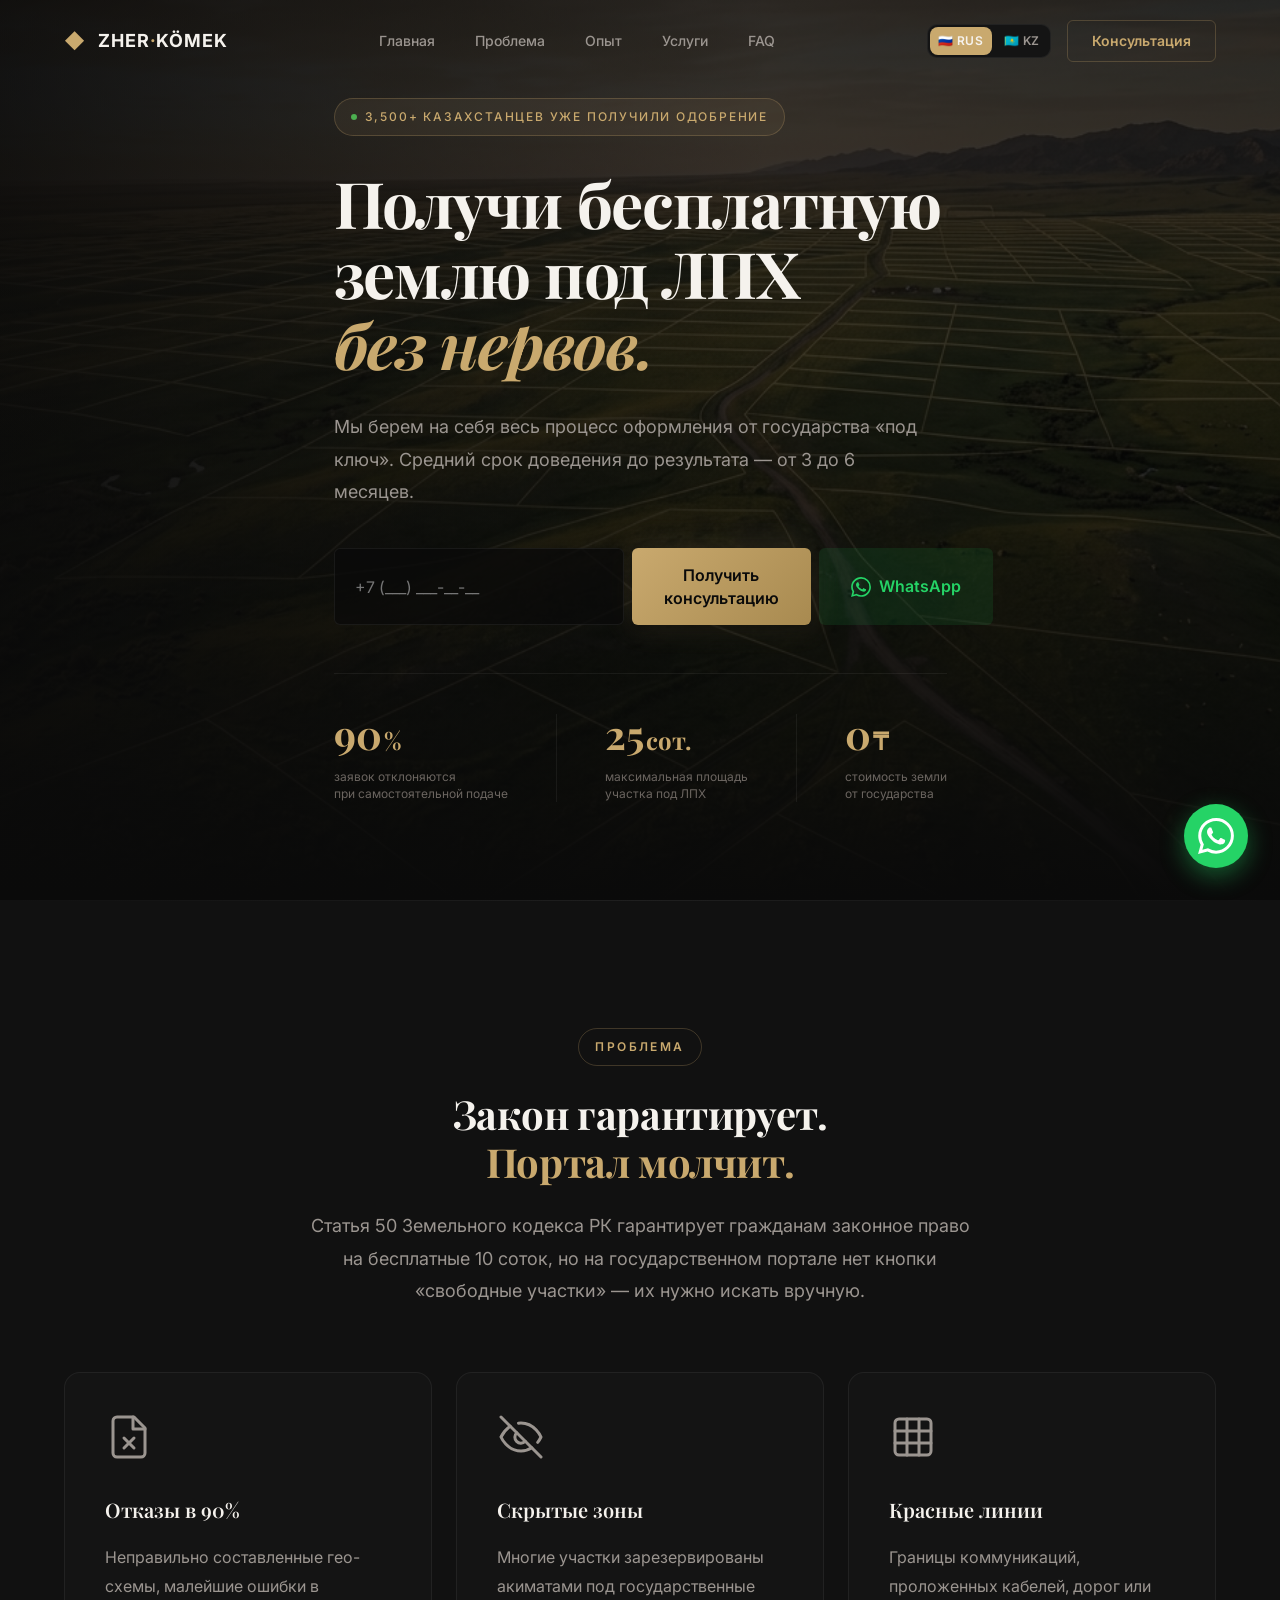
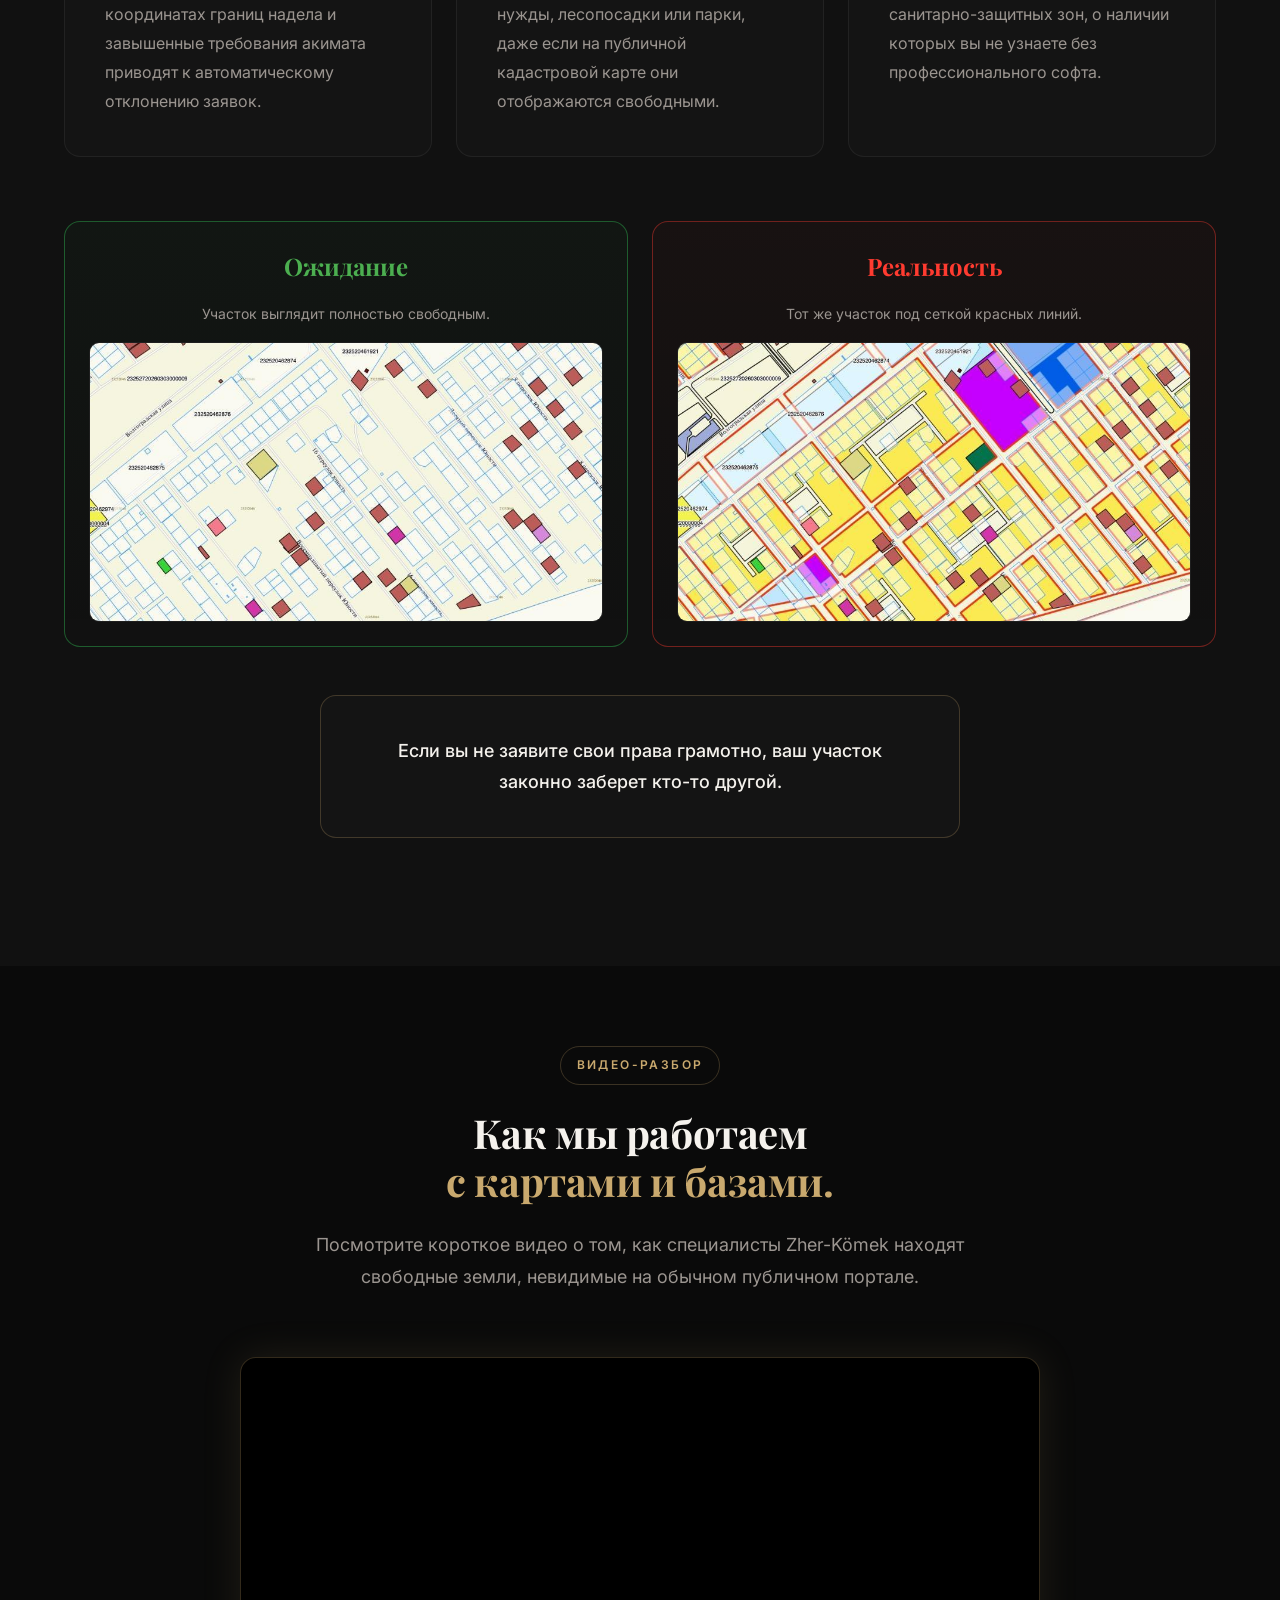
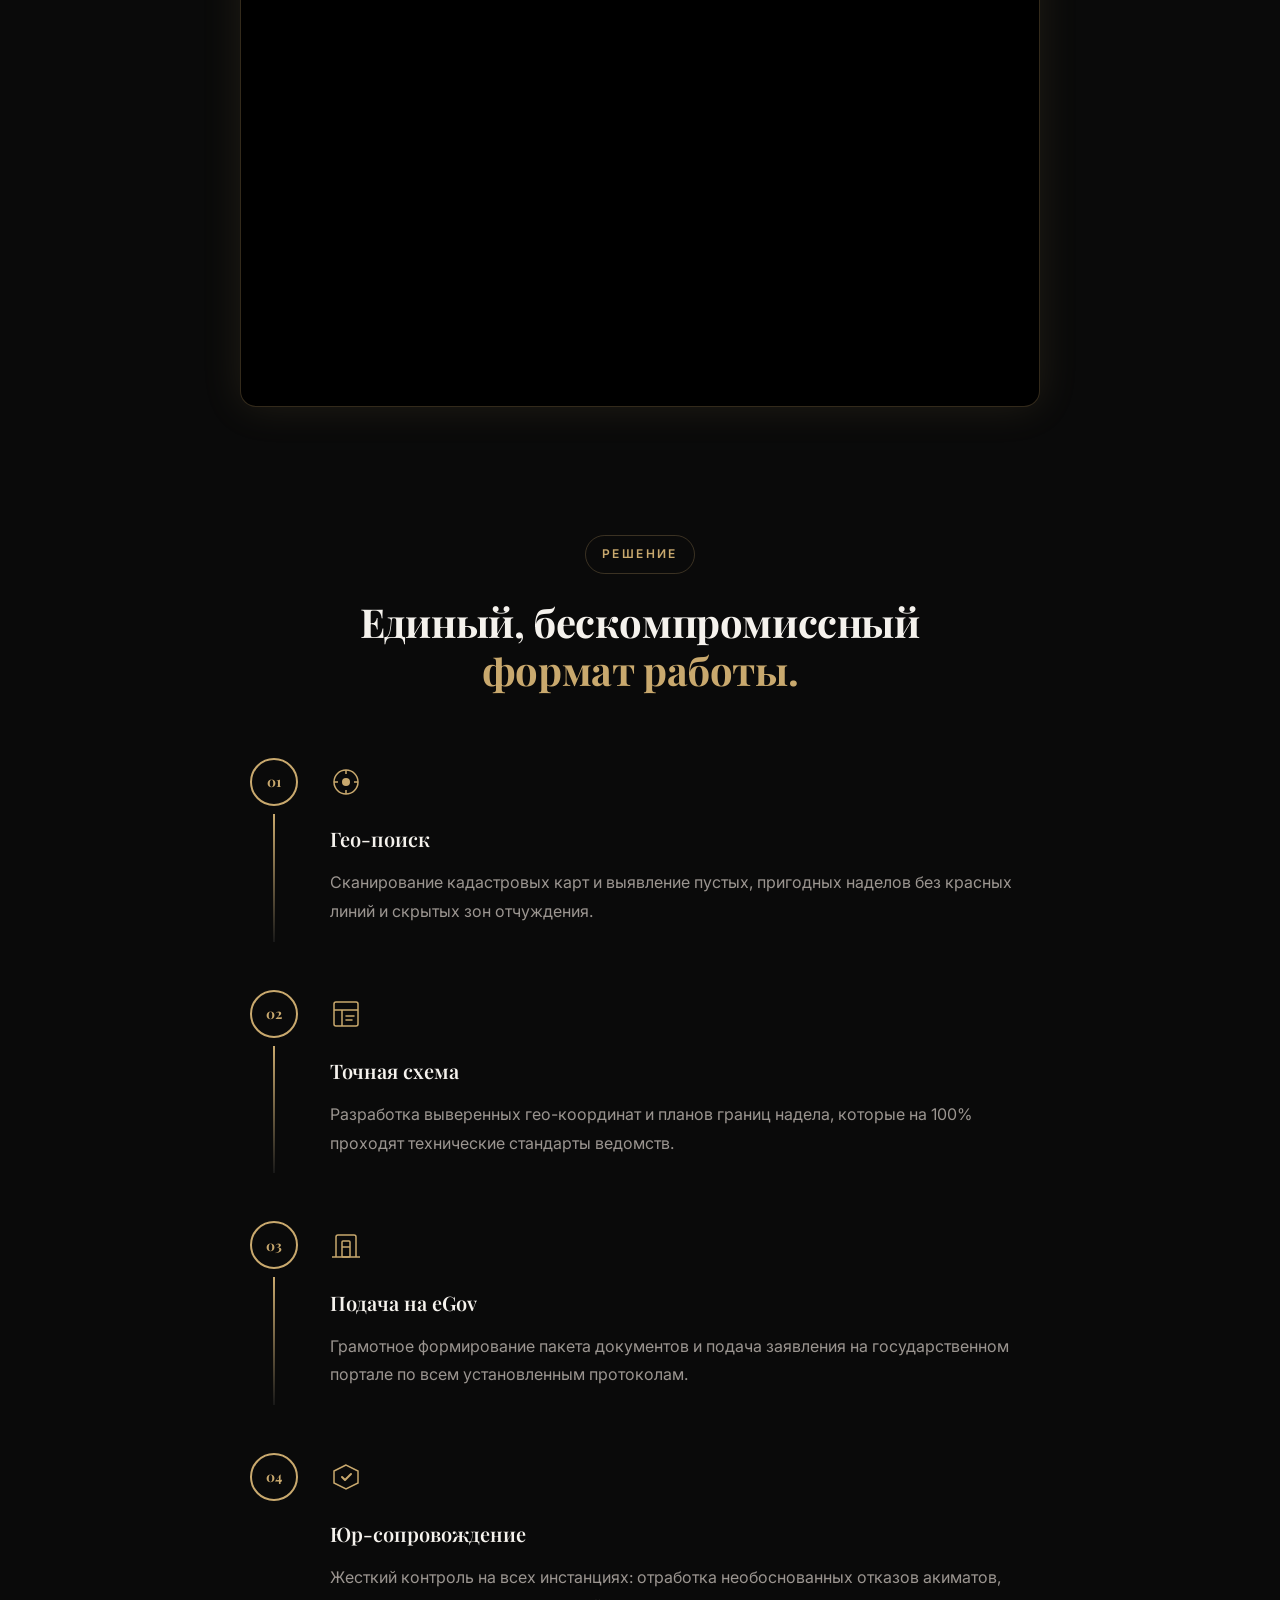
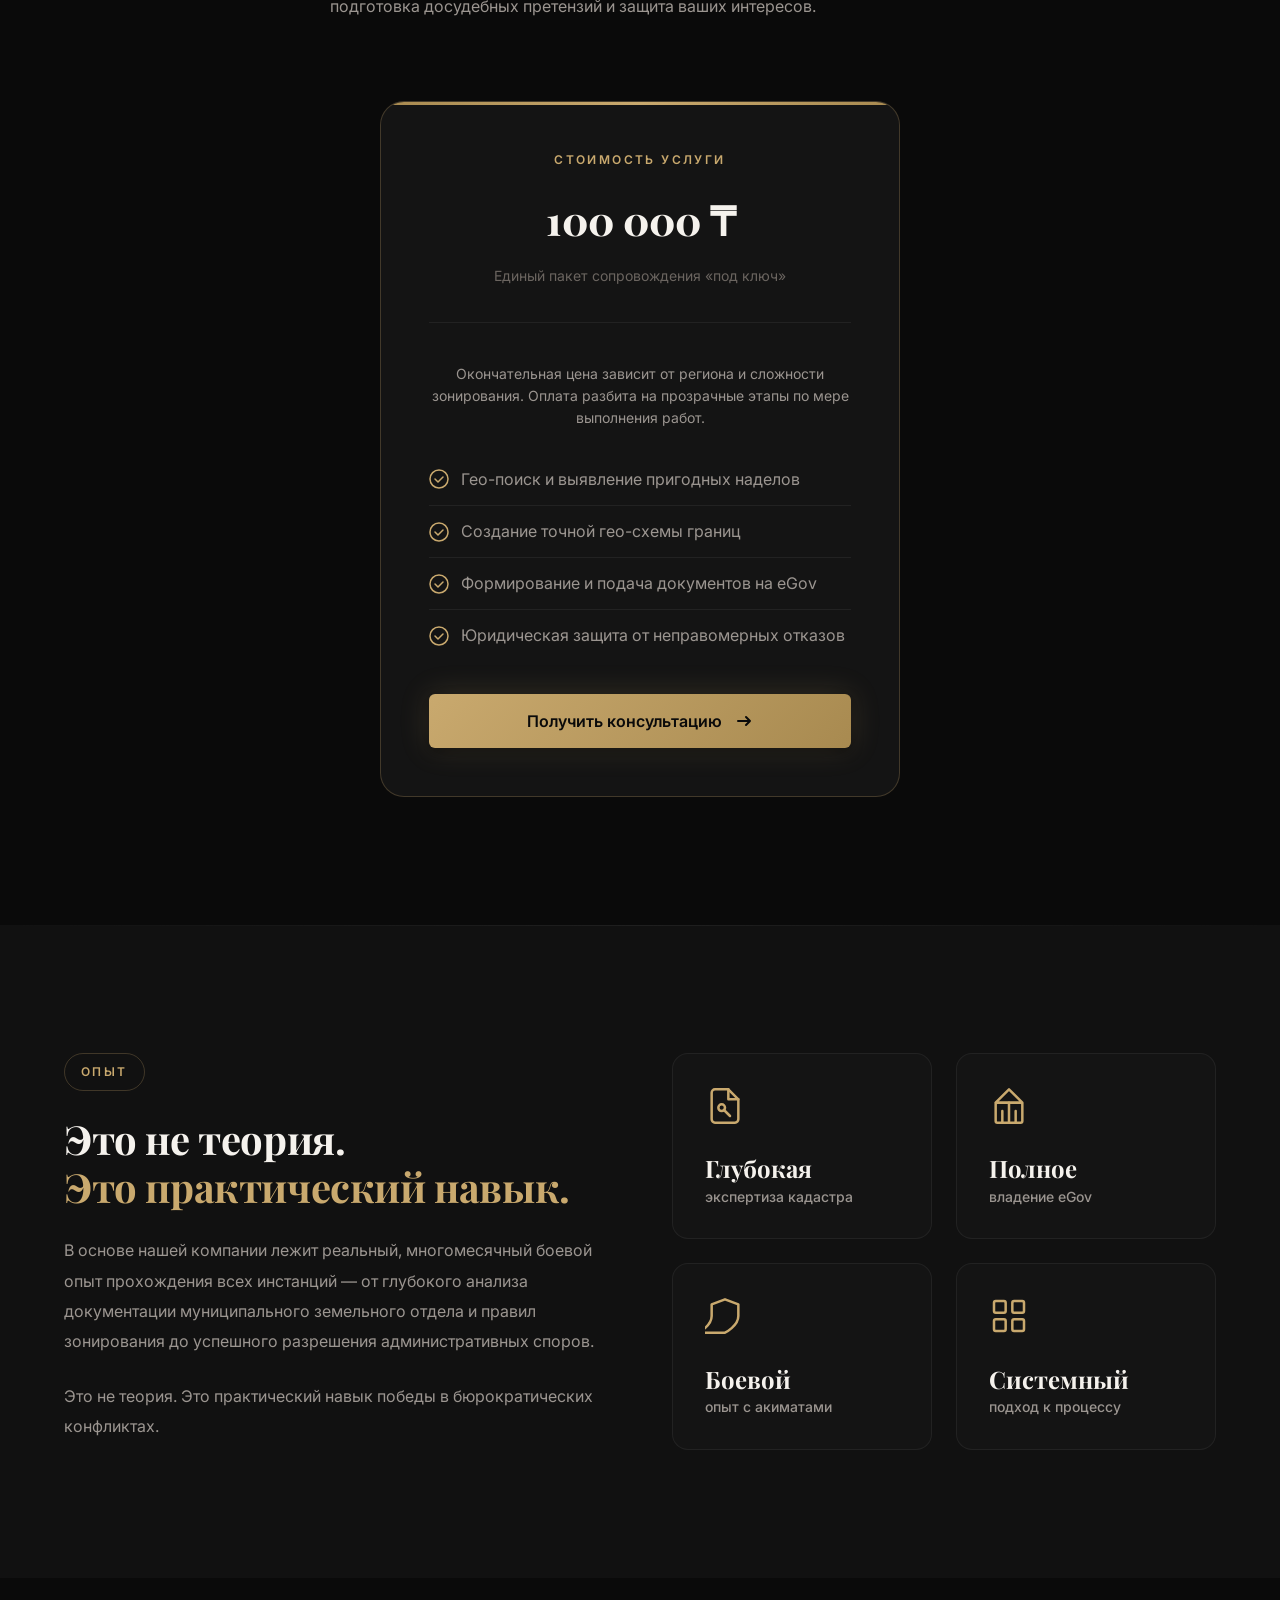
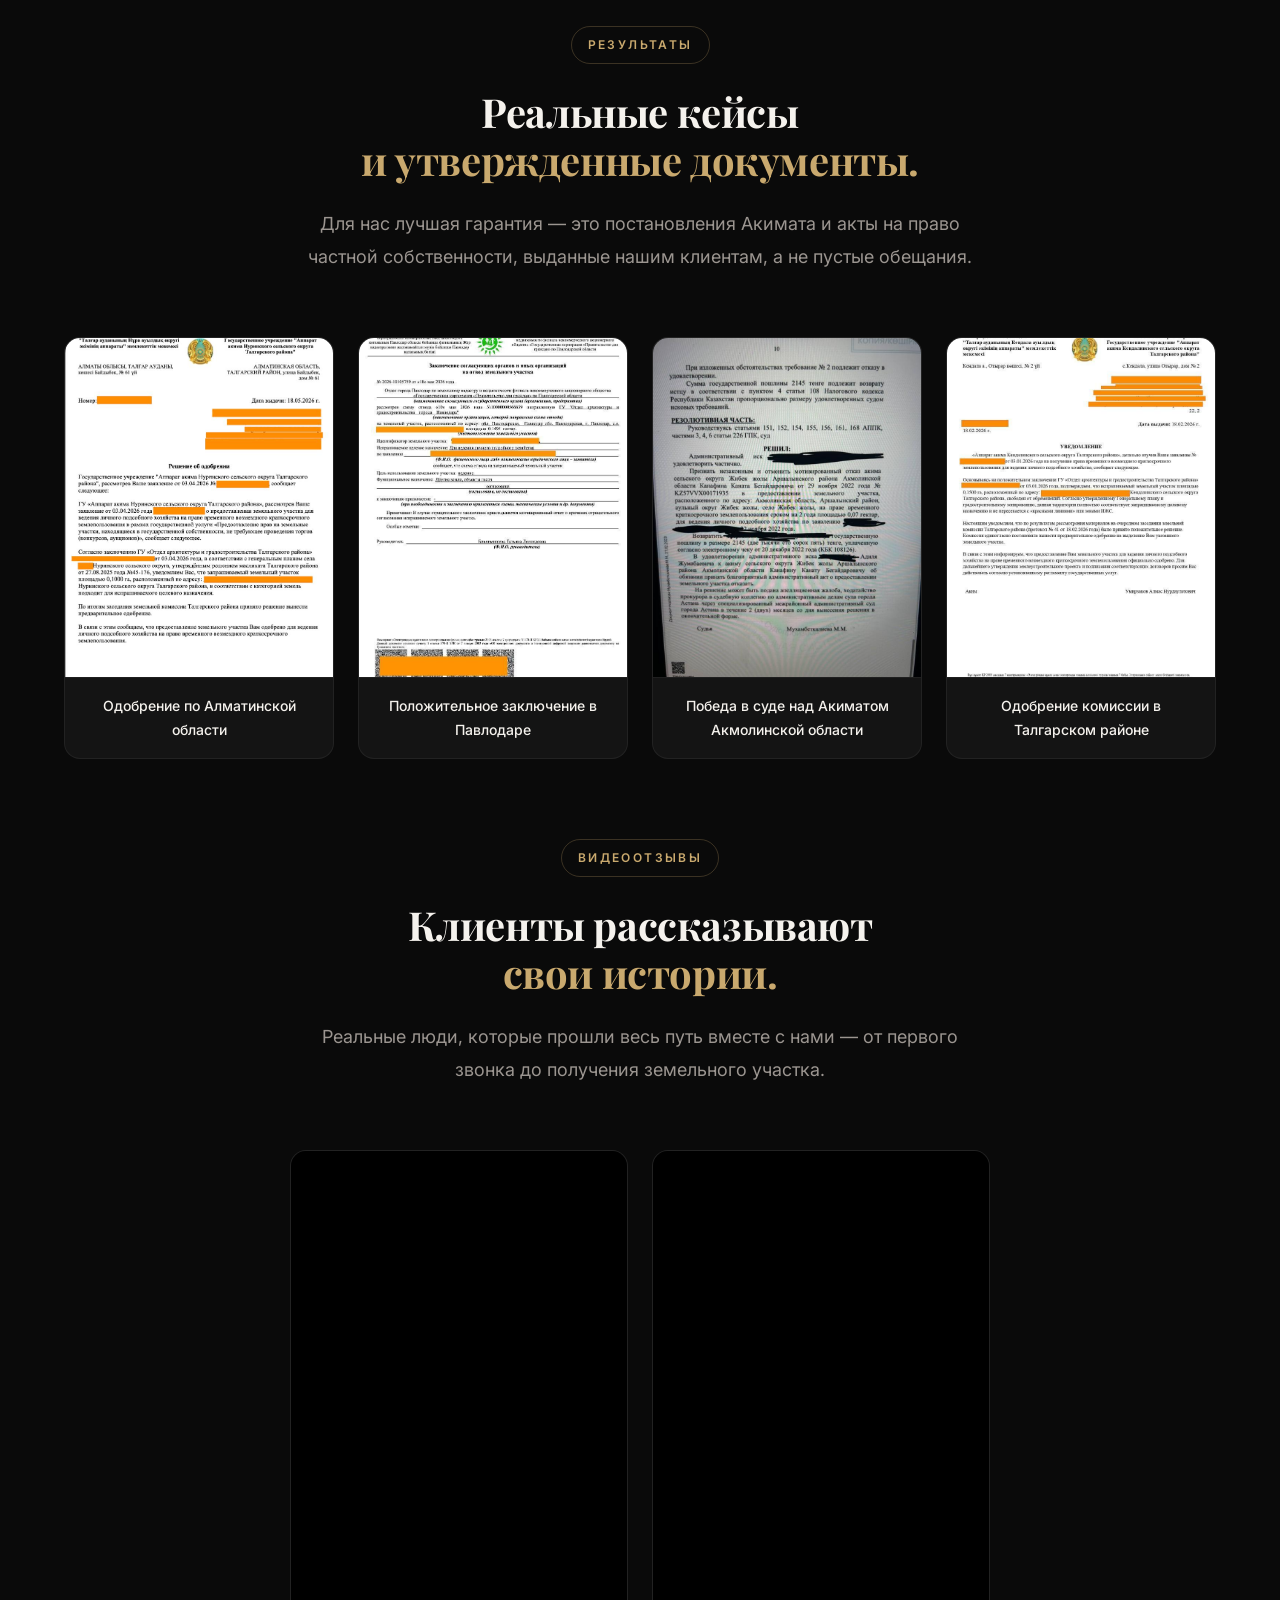
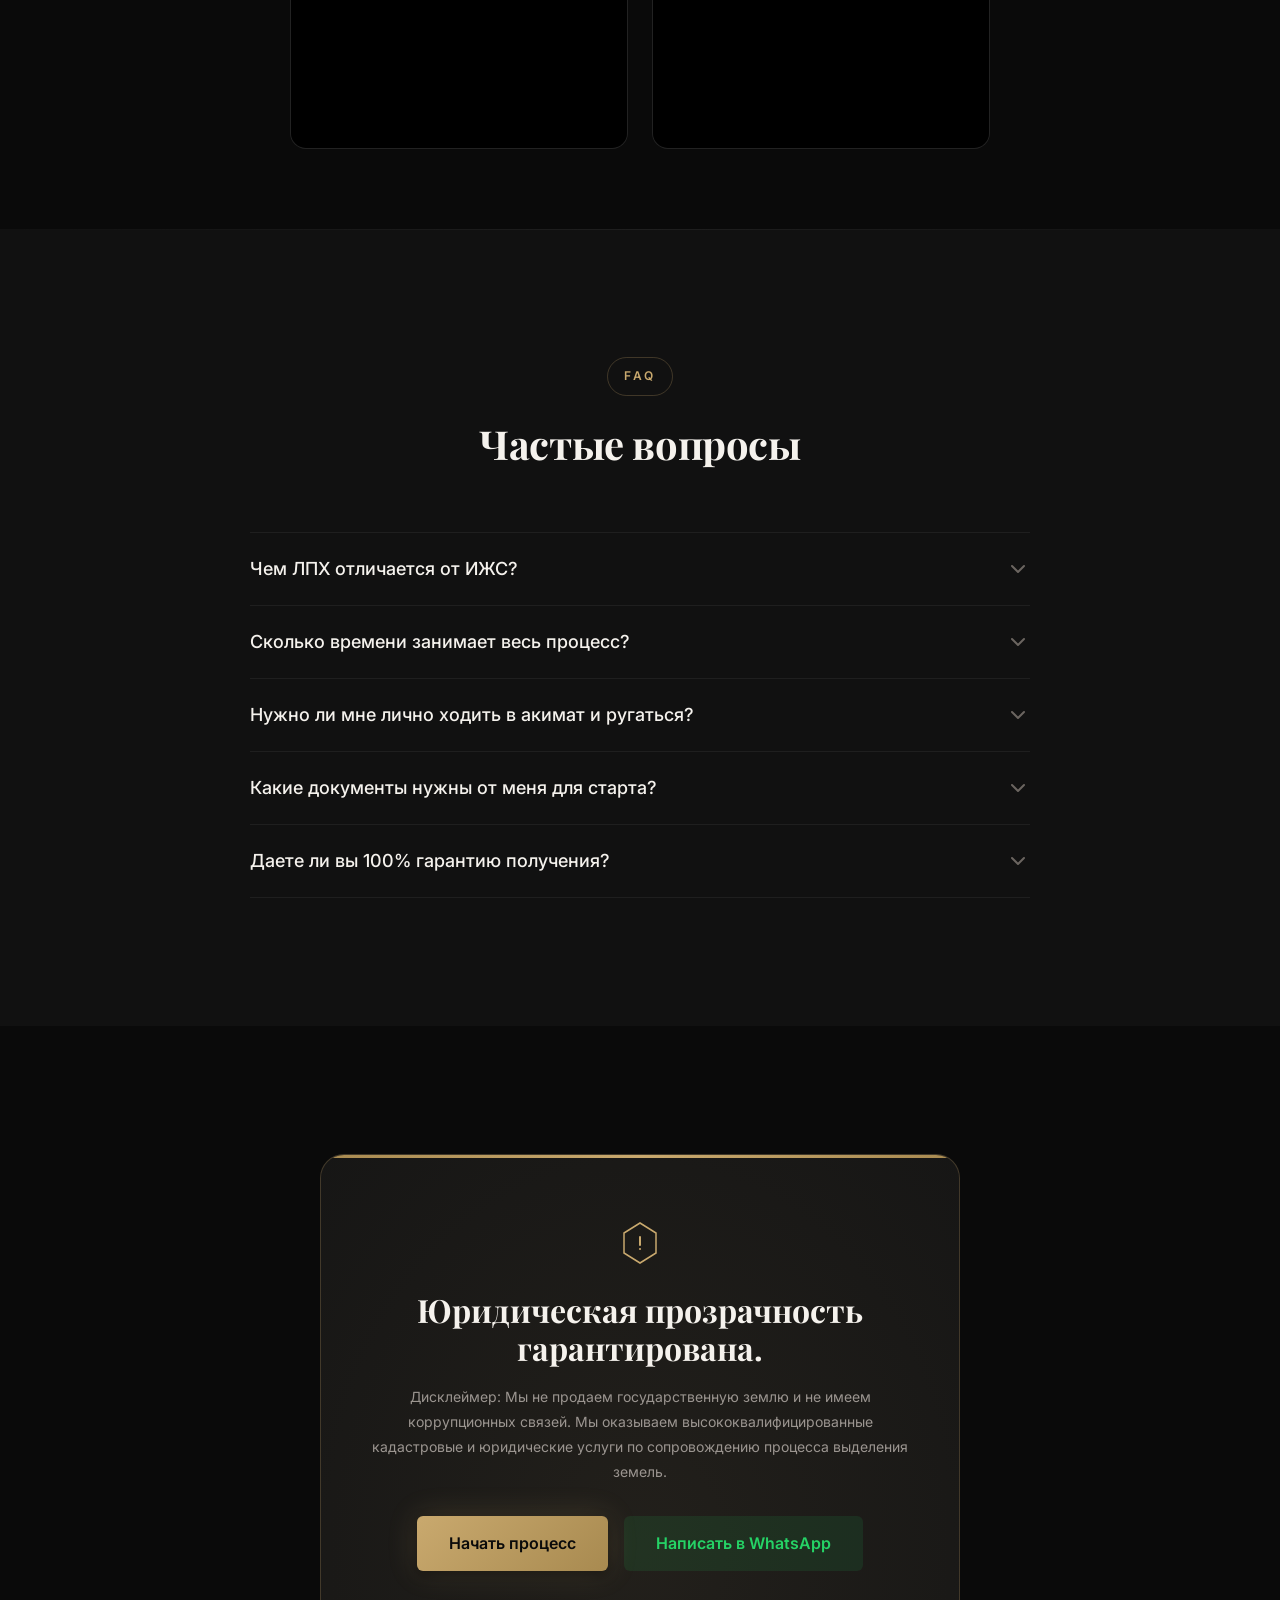
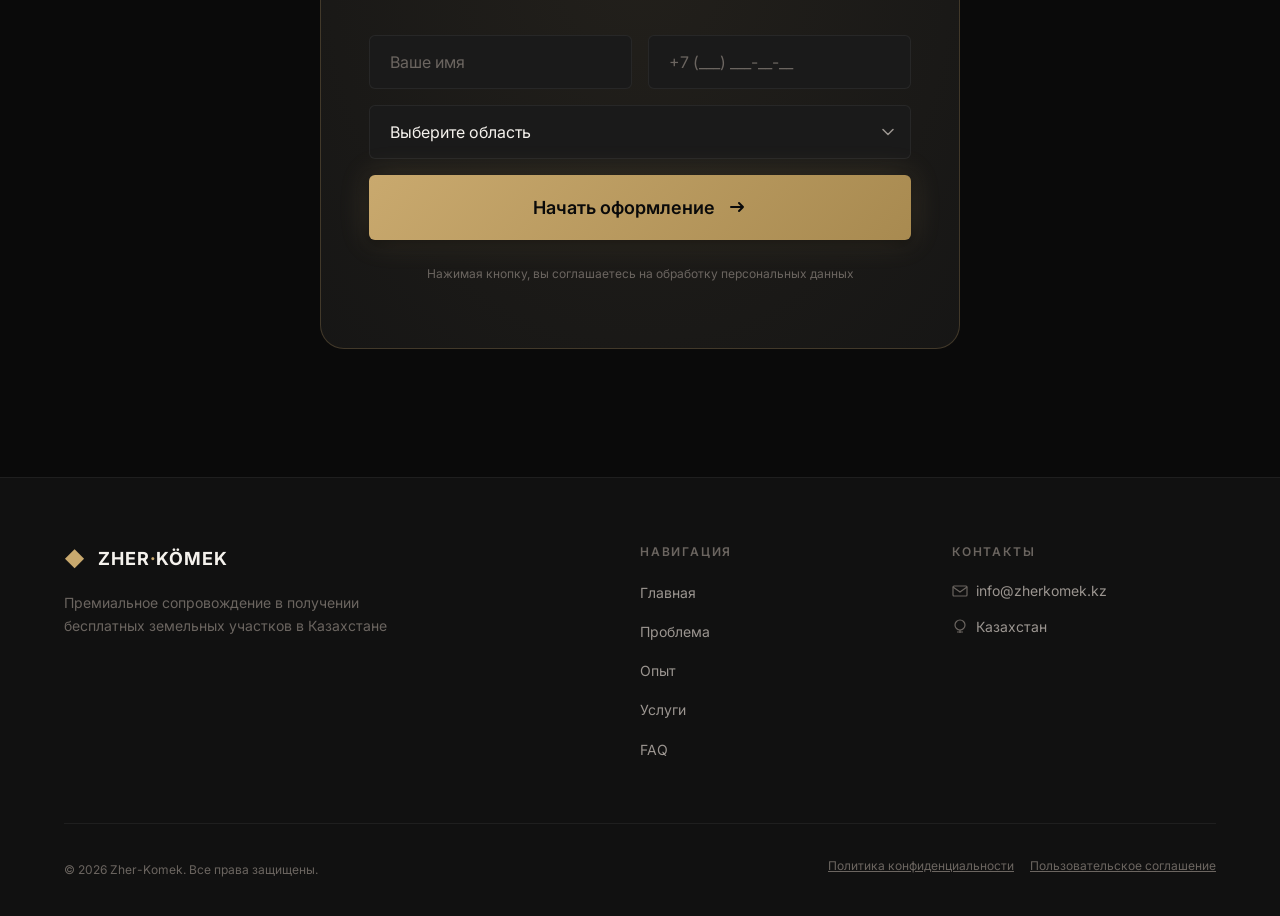
==== commit 37769bb5: "Remove empty 3rd and 4th video slots and center the grid" ====
--- a/index.html
+++ b/index.html
@@ -9,7 +9,7 @@
     <link rel="preconnect" href="https://fonts.googleapis.com">
     <link rel="preconnect" href="https://fonts.gstatic.com" crossorigin>
     <link href="https://fonts.googleapis.com/css2?family=Inter:wght@300;400;500;600;700;800;900&family=Playfair+Display:wght@400;500;600;700;800&display=swap" rel="stylesheet">
-    <link rel="stylesheet" href="style.css?v=3">
+    <link rel="stylesheet" href="style.css?v=4">
 </head>
 <body>
     <!-- ============================================================ -->
@@ -445,16 +445,6 @@
                 <div class="video-testimonials__card">
                     <div class="video-testimonials__video-wrap">
                         <iframe src="https://www.youtube.com/embed/GuP6BwjGALA" title="Видеоотзыв 2" allow="accelerometer; autoplay; clipboard-write; encrypted-media; gyroscope; picture-in-picture" allowfullscreen></iframe>
-                    </div>
-                </div>
-                <div class="video-testimonials__card">
-                    <div class="video-testimonials__video-wrap">
-                        <iframe src="https://www.youtube.com/embed/Y7QlrHUgWrc" title="Видеоотзыв 3" allow="accelerometer; autoplay; clipboard-write; encrypted-media; gyroscope; picture-in-picture" allowfullscreen></iframe>
-                    </div>
-                </div>
-                <div class="video-testimonials__card">
-                    <div class="video-testimonials__video-wrap">
-                        <iframe src="https://www.youtube.com/embed/Y7QlrHUgWrc" title="Видеоотзыв 4" allow="accelerometer; autoplay; clipboard-write; encrypted-media; gyroscope; picture-in-picture" allowfullscreen></iframe>
                     </div>
                 </div>
             </div>
--- a/style.css
+++ b/style.css
@@ -2054,9 +2054,12 @@
 
 .video-testimonials__grid {
     display: grid;
-    grid-template-columns: repeat(4, 1fr);
+    grid-template-columns: repeat(2, 1fr);
     gap: var(--space-6);
     margin-top: var(--space-4);
+    max-width: 700px;
+    margin-left: auto;
+    margin-right: auto;
 }
 
 .video-testimonials__card {
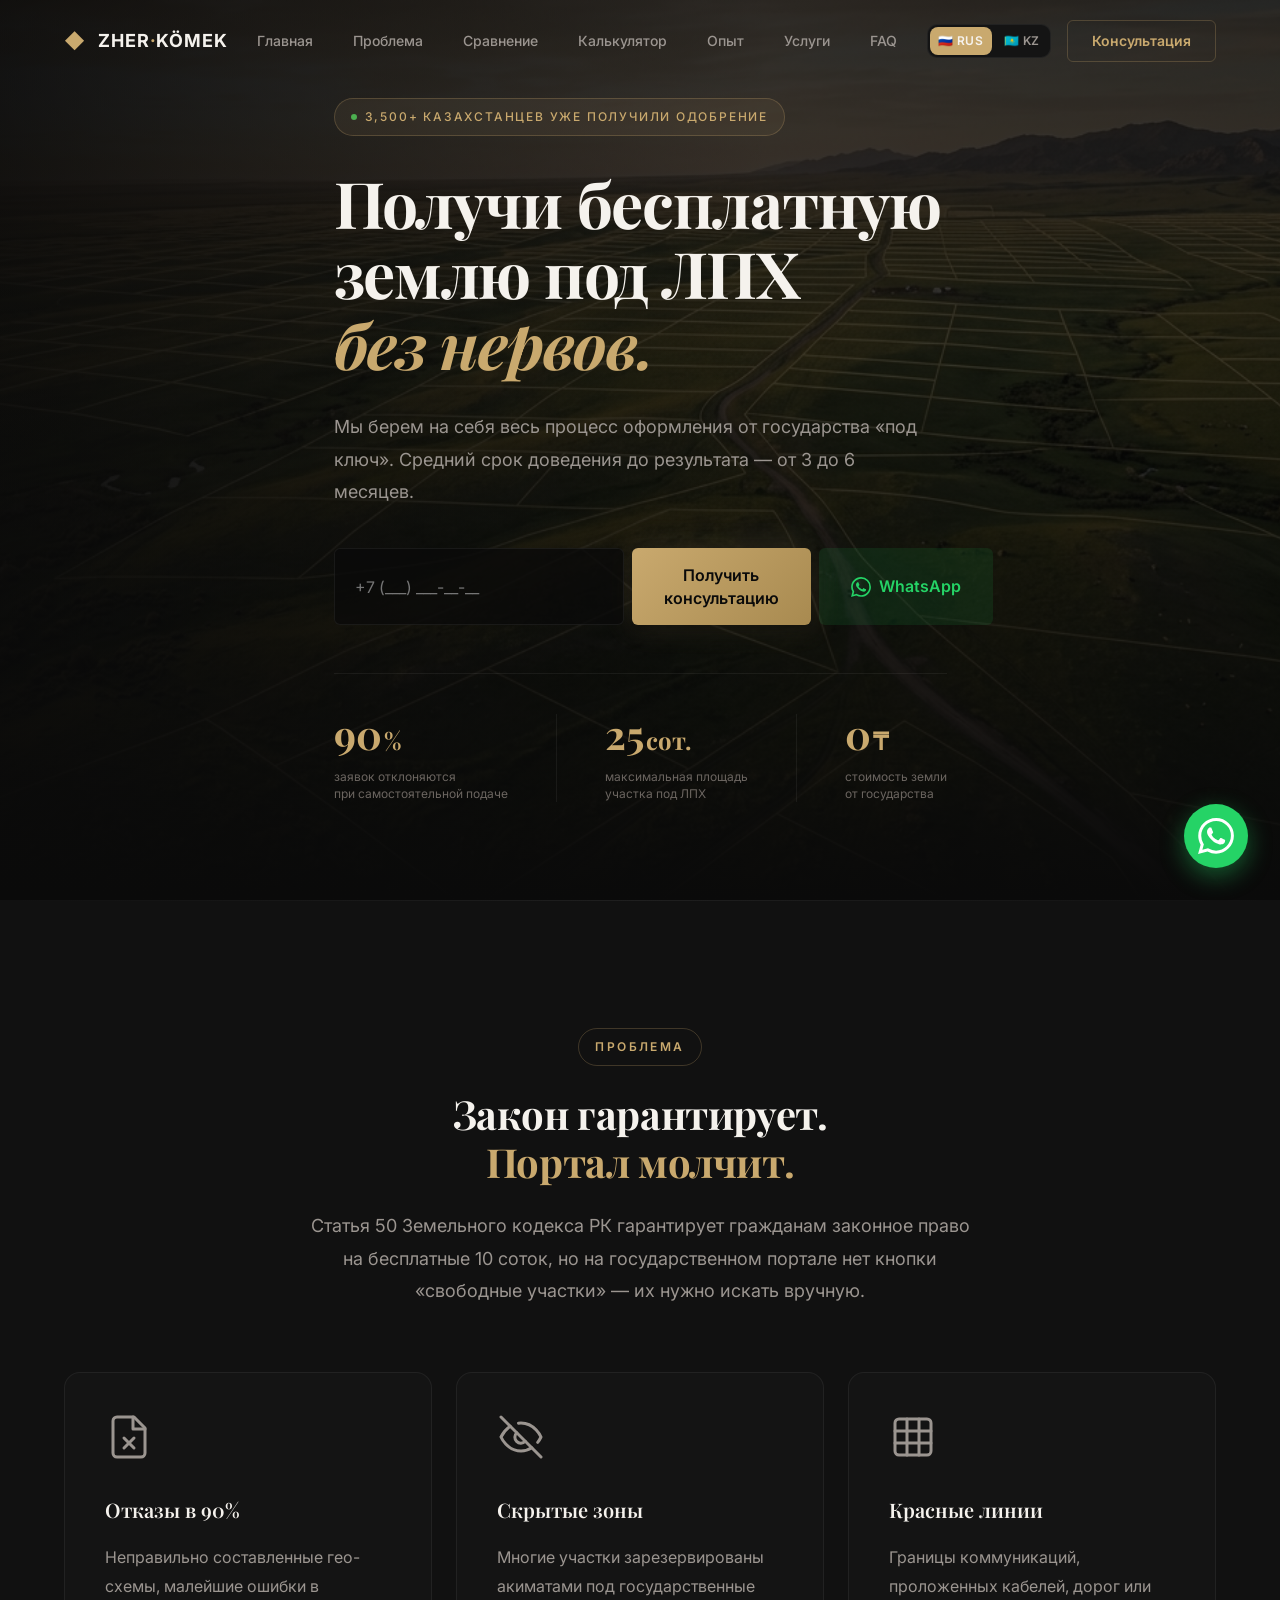
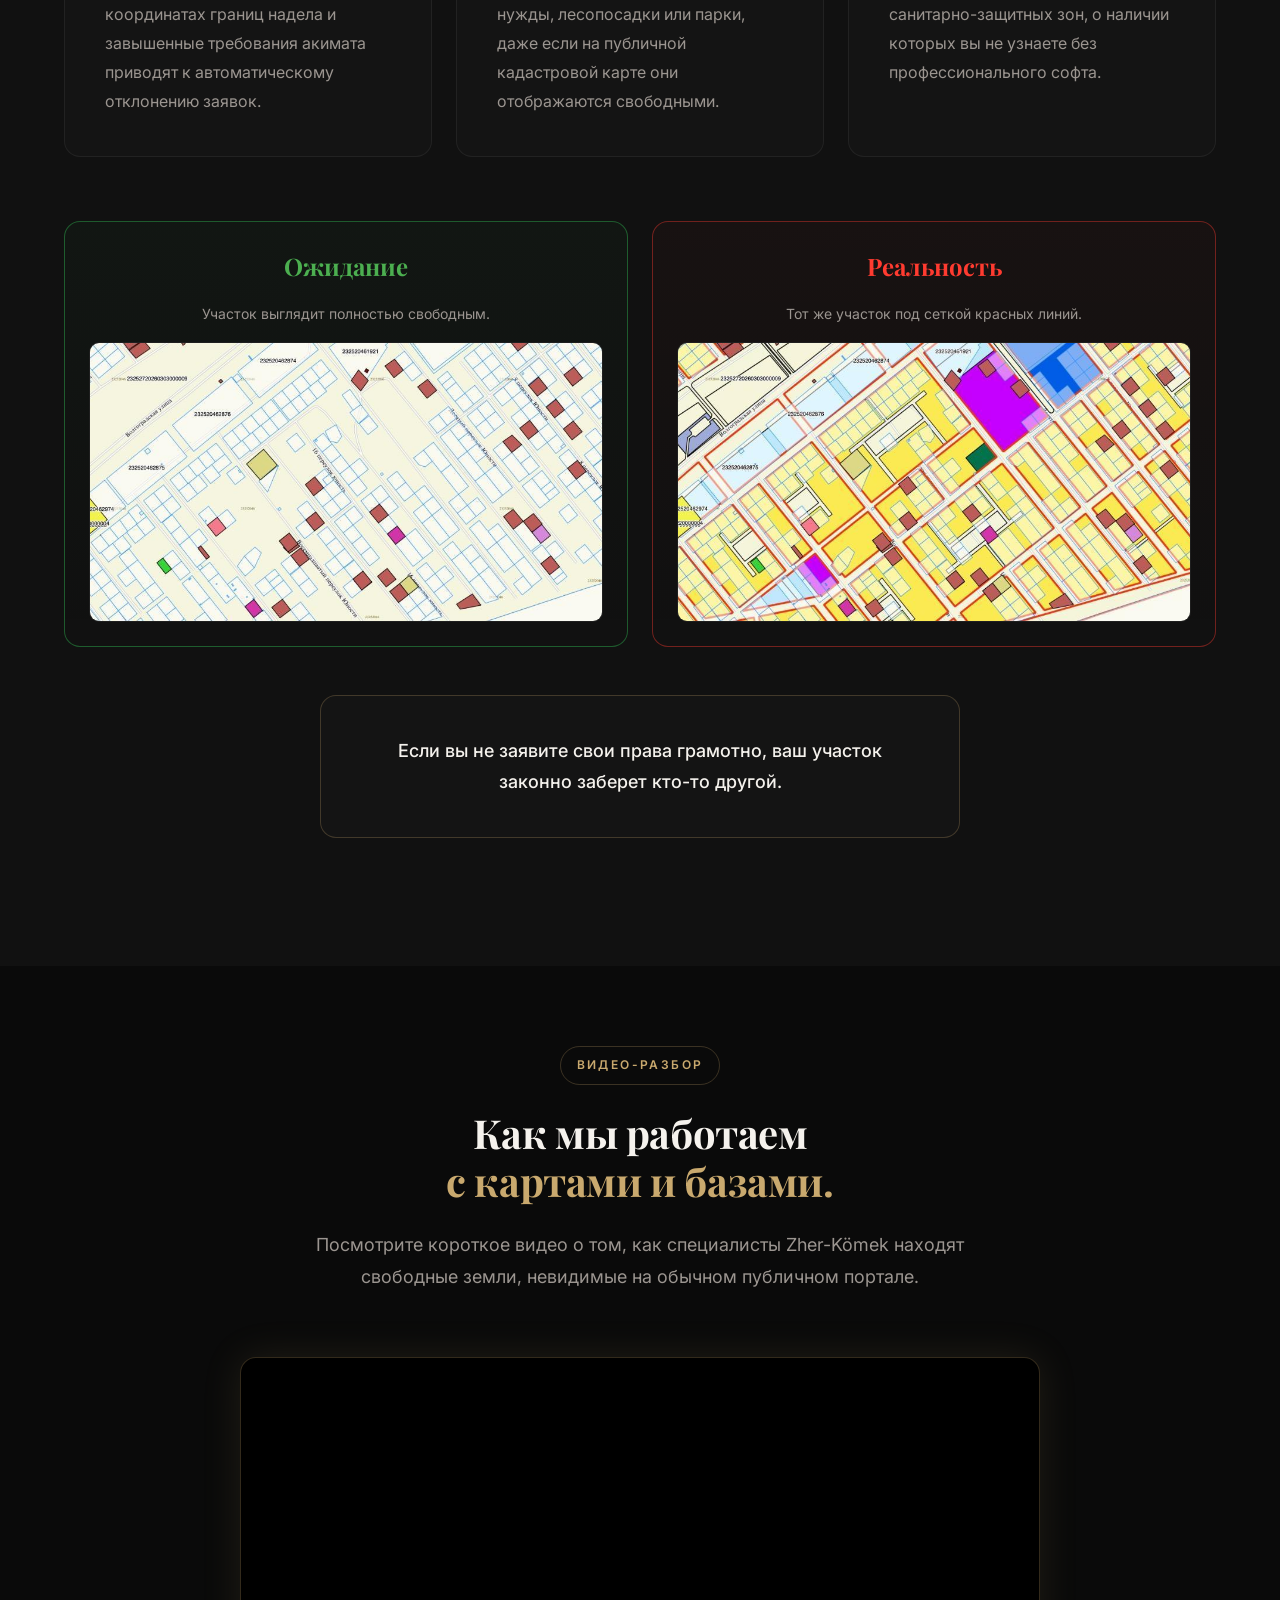
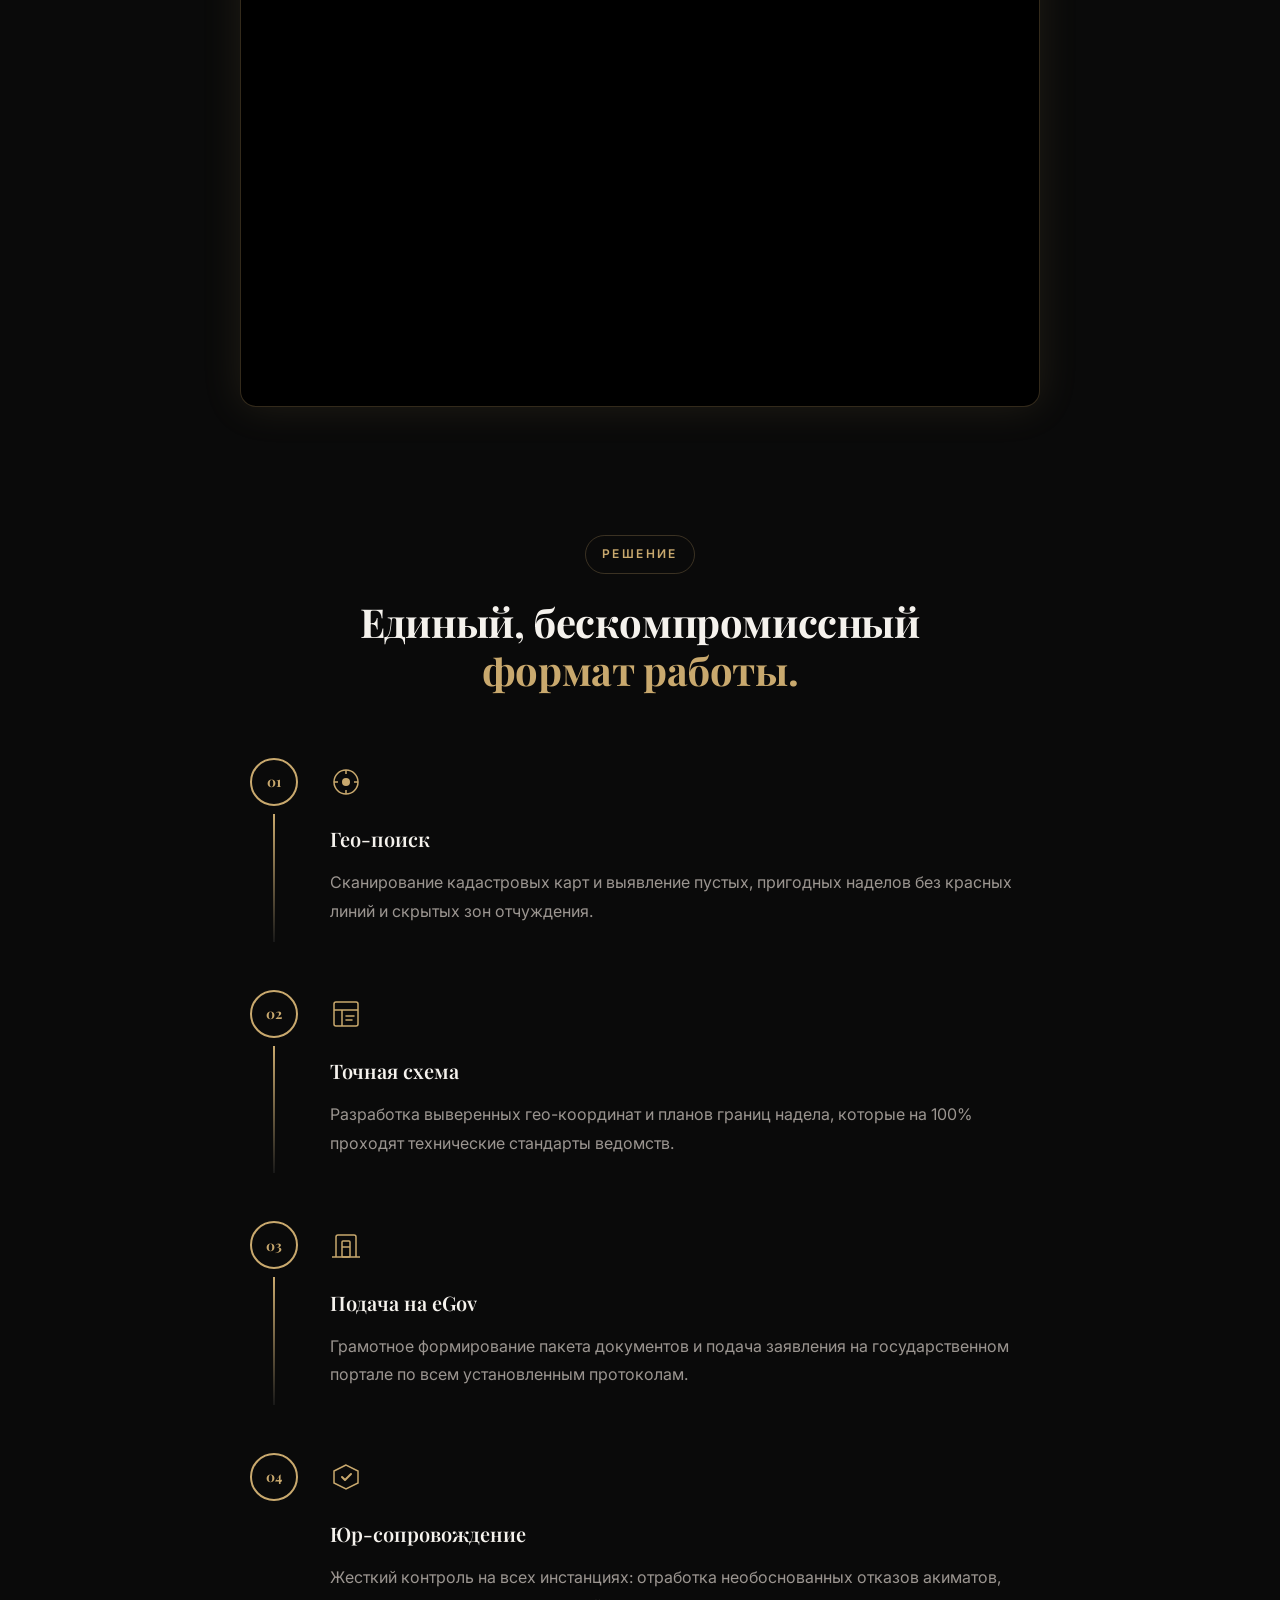
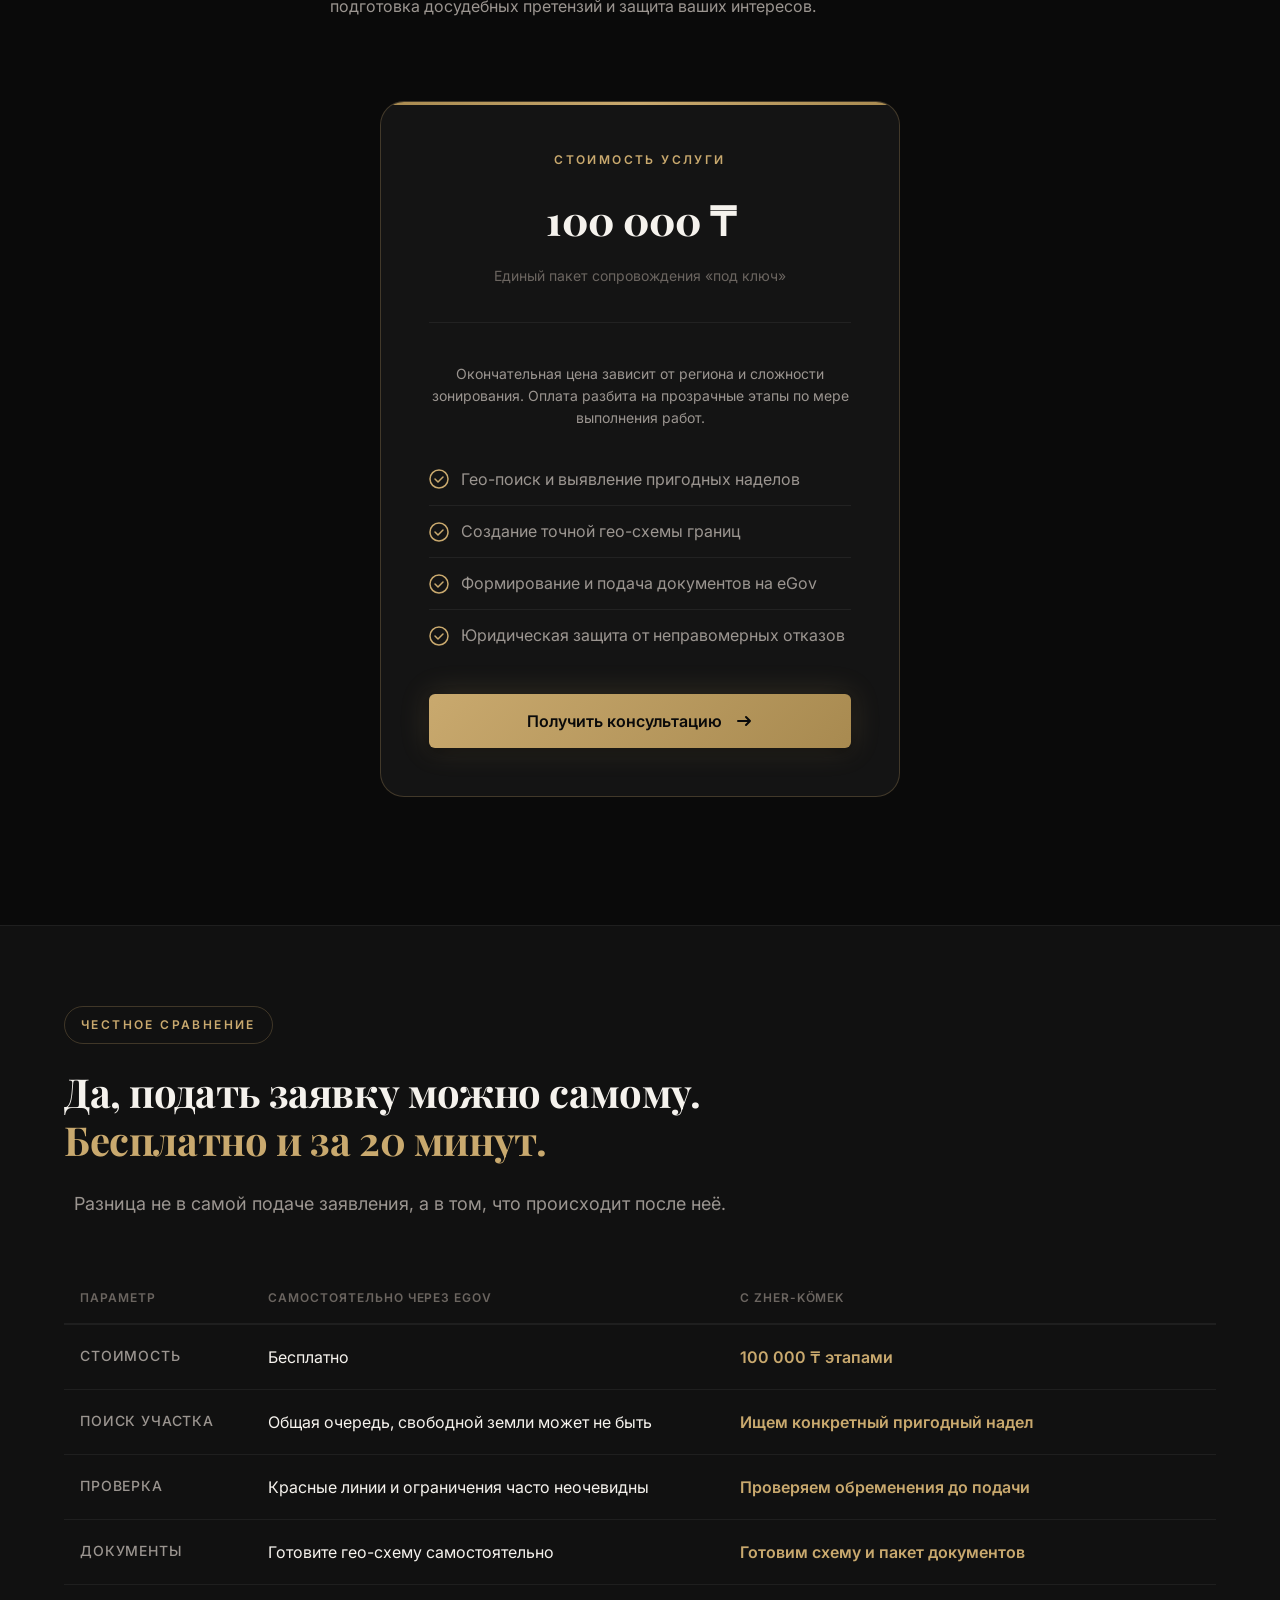
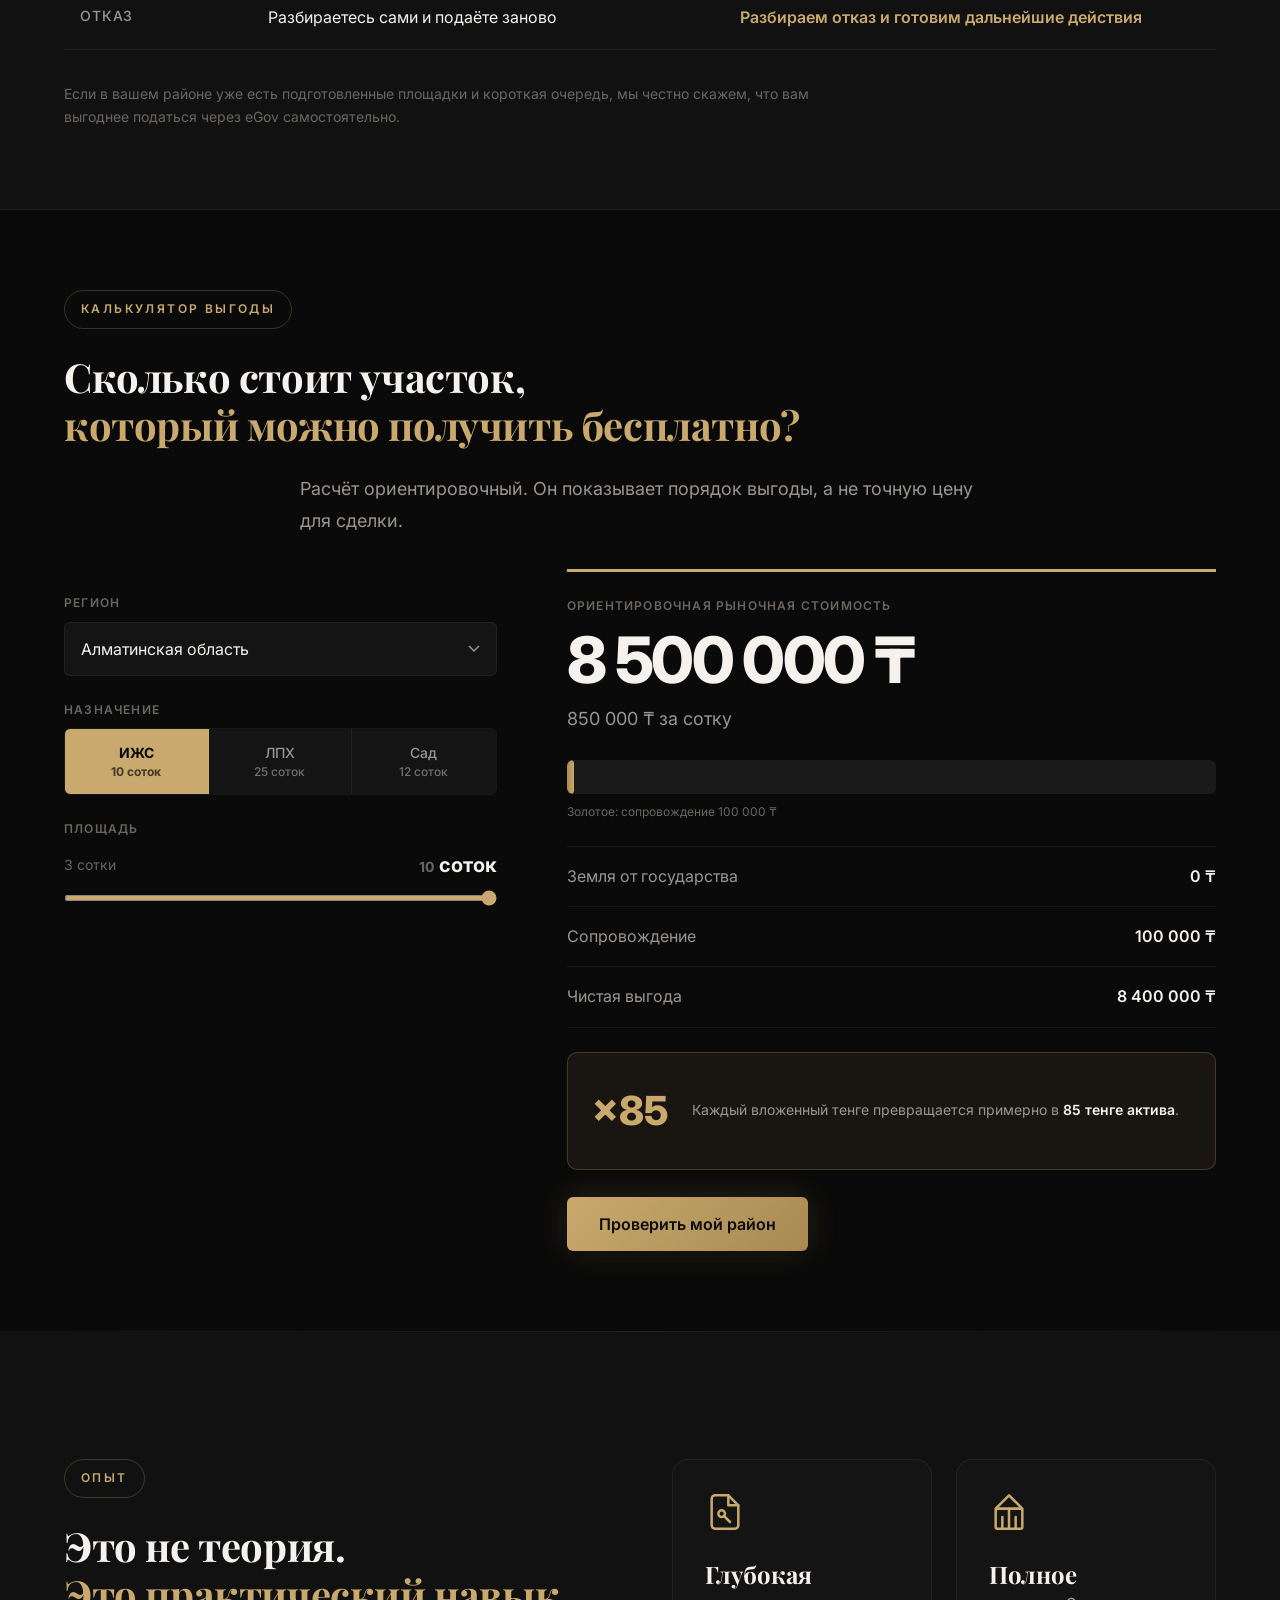
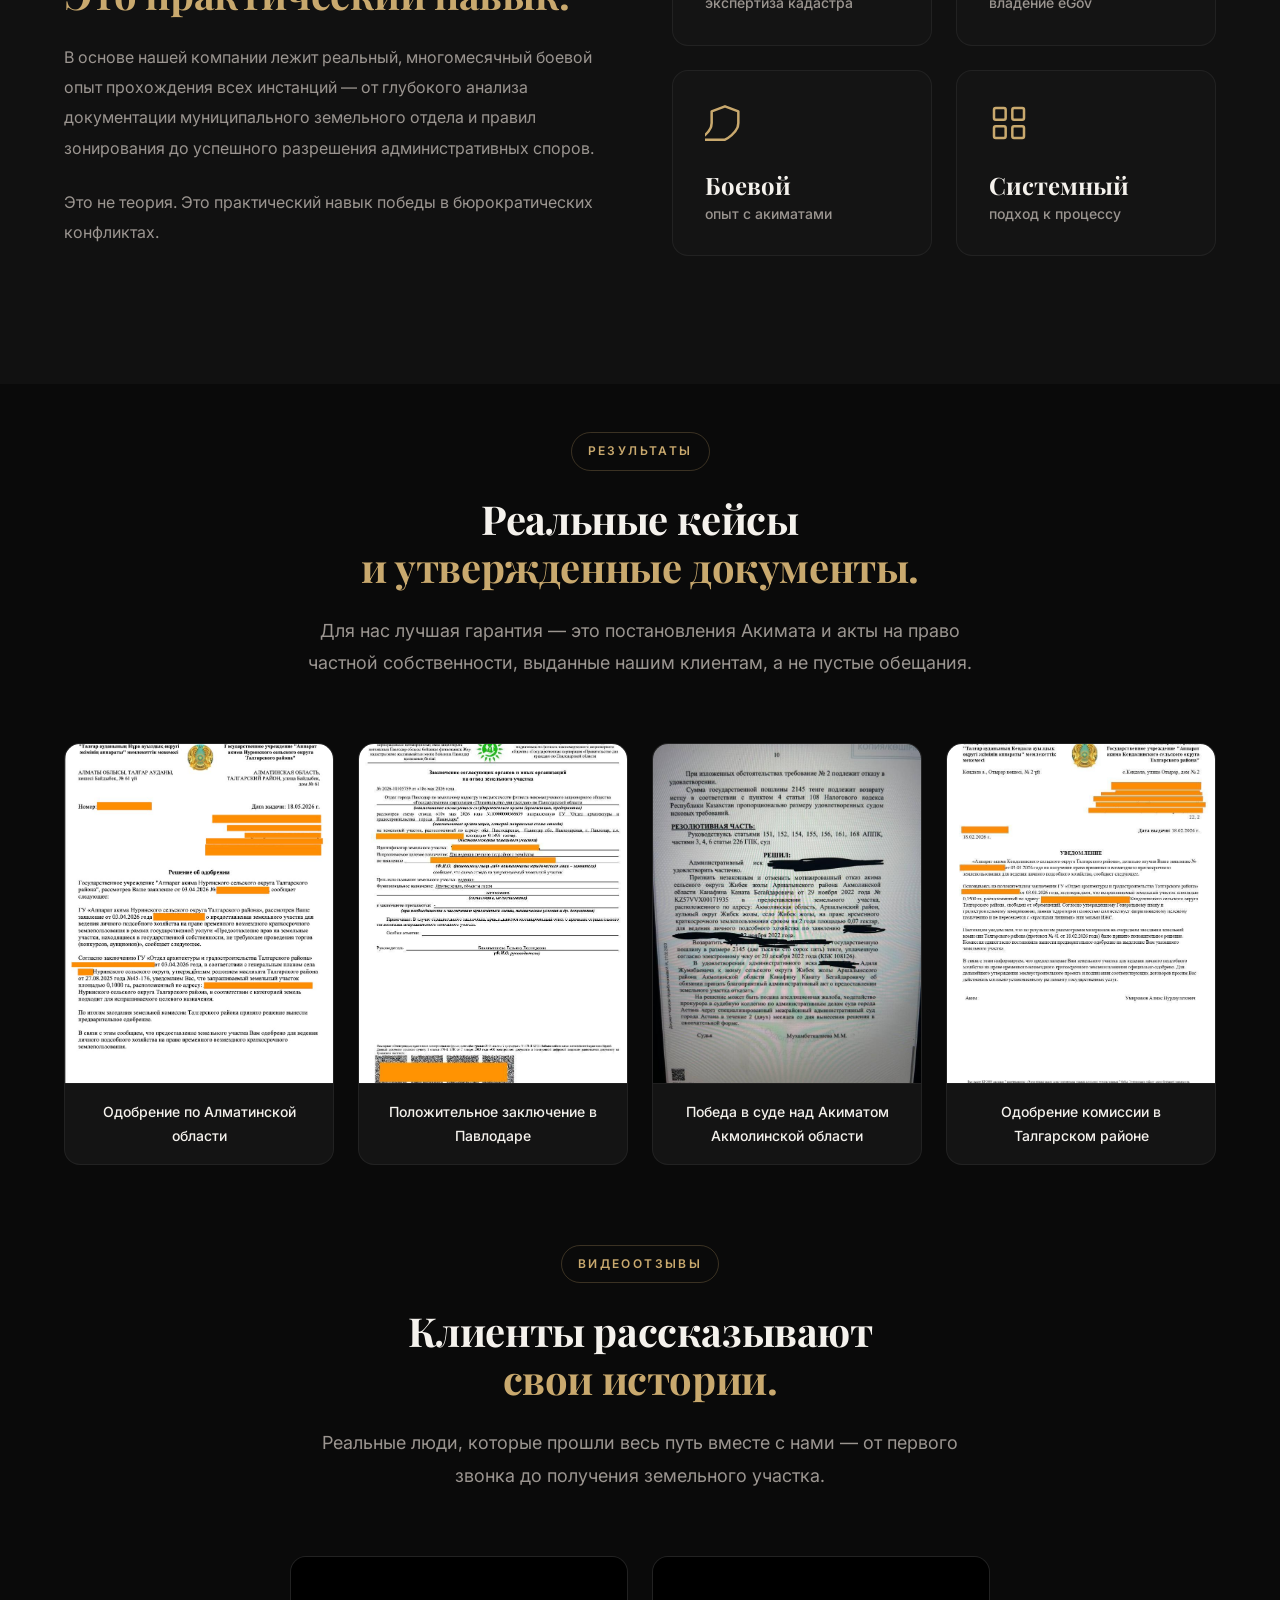
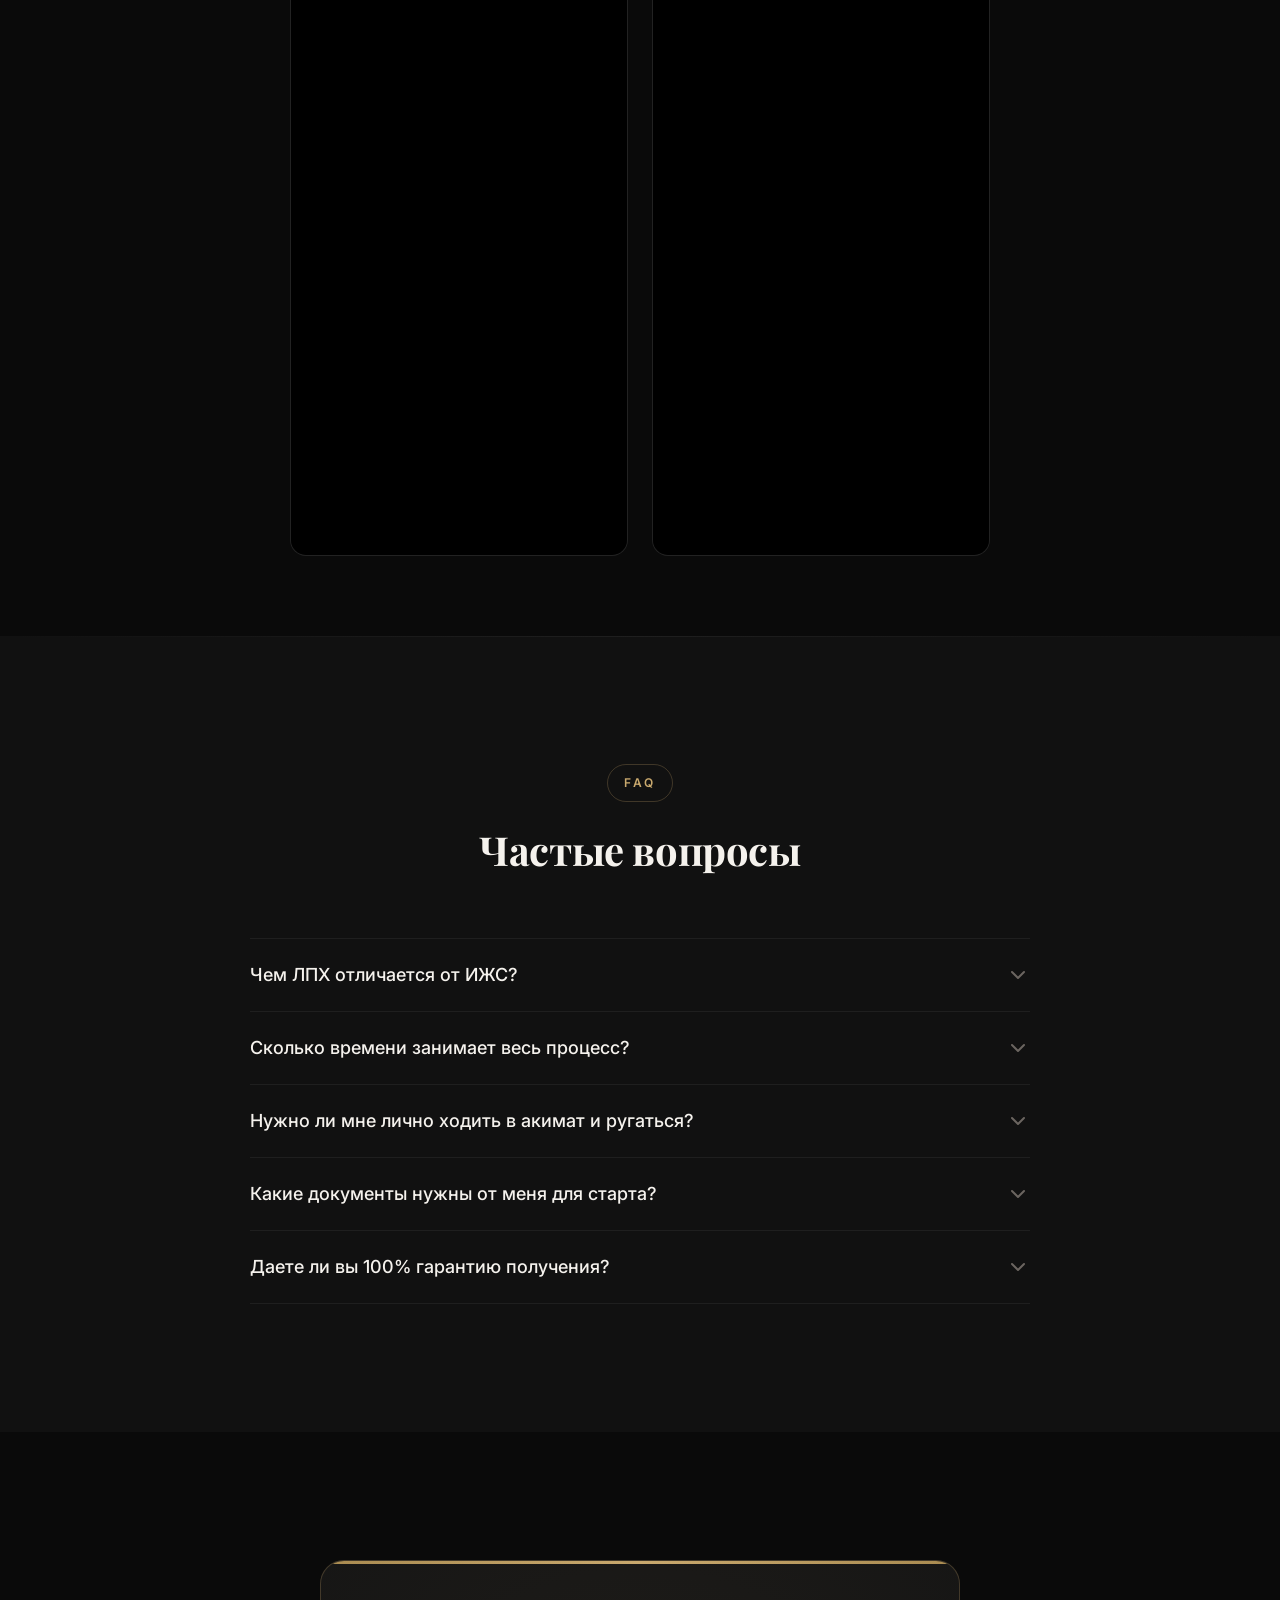
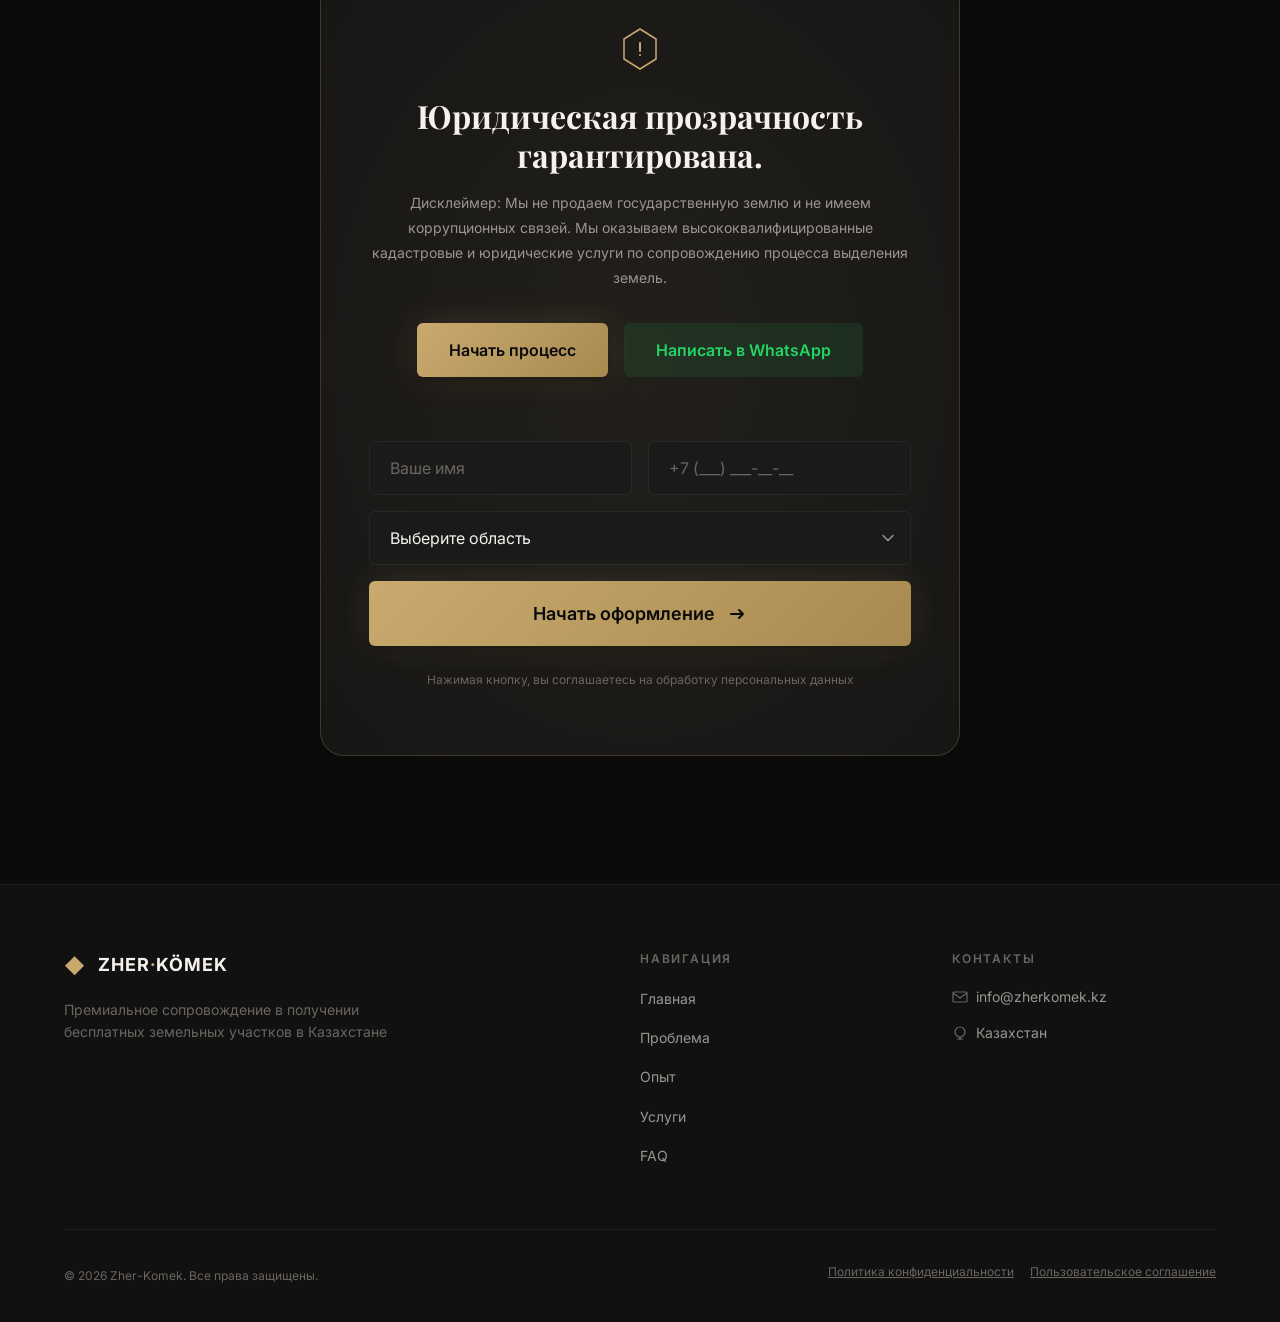
==== commit 6a07cc72: "Add Comparison Table and Calculator blocks to RU and KZ versions" ====
--- a/index.html
+++ b/index.html
@@ -9,7 +9,7 @@
     <link rel="preconnect" href="https://fonts.googleapis.com">
     <link rel="preconnect" href="https://fonts.gstatic.com" crossorigin>
     <link href="https://fonts.googleapis.com/css2?family=Inter:wght@300;400;500;600;700;800;900&family=Playfair+Display:wght@400;500;600;700;800&display=swap" rel="stylesheet">
-    <link rel="stylesheet" href="style.css?v=4">
+    <link rel="stylesheet" href="style.css?v=5">
 </head>
 <body>
     <!-- ============================================================ -->
@@ -24,6 +24,8 @@
             <ul class="nav__links" id="nav-links">
                 <li><a href="#hero">Главная</a></li>
                 <li><a href="#problem">Проблема</a></li>
+                <li><a href="#compare">Сравнение</a></li>
+                <li><a href="#calculator">Калькулятор</a></li>
                 <li><a href="#expertise">Опыт</a></li>
                 <li><a href="#service">Услуги</a></li>
                 <li><a href="#faq">FAQ</a></li>
@@ -322,8 +324,165 @@
     </section>
 
     <!-- ============================================================ -->
+    <!-- БЛОК: ЧЕСТНОЕ СРАВНЕНИЕ -->
+    <!-- ============================================================ -->
+    <section class="compare" id="compare">
+        <div class="container">
+            <div class="compare-intro">
+                <span class="section-label animate-on-scroll">Честное сравнение</span>
+                <h2 class="section-title animate-on-scroll">
+                    Да, подать заявку можно самому.<br>
+                    <span class="text-accent">Бесплатно и за 20 минут.</span>
+                </h2>
+                <p class="section-desc animate-on-scroll">
+                    Разница не в самой подаче заявления, а в том, что происходит после неё.
+                </p>
+            </div>
+
+            <table class="animate-on-scroll">
+                <thead>
+                    <tr>
+                        <th>Параметр</th>
+                        <th>Самостоятельно через eGov</th>
+                        <th>С Zher-Kömek</th>
+                    </tr>
+                </thead>
+                <tbody>
+                    <tr>
+                        <th>Стоимость</th>
+                        <td>Бесплатно</td>
+                        <td>100 000 ₸ этапами</td>
+                    </tr>
+                    <tr>
+                        <th>Поиск участка</th>
+                        <td>Общая очередь, свободной земли может не быть</td>
+                        <td>Ищем конкретный пригодный надел</td>
+                    </tr>
+                    <tr>
+                        <th>Проверка</th>
+                        <td>Красные линии и ограничения часто неочевидны</td>
+                        <td>Проверяем обременения до подачи</td>
+                    </tr>
+                    <tr>
+                        <th>Документы</th>
+                        <td>Готовите гео-схему самостоятельно</td>
+                        <td>Готовим схему и пакет документов</td>
+                    </tr>
+                    <tr>
+                        <th>Отказ</th>
+                        <td>Разбираетесь сами и подаёте заново</td>
+                        <td>Разбираем отказ и готовим дальнейшие действия</td>
+                    </tr>
+                </tbody>
+            </table>
+
+            <p class="compare-note animate-on-scroll">
+                Если в вашем районе уже есть подготовленные площадки и короткая очередь, мы честно скажем, что вам выгоднее податься через eGov самостоятельно.
+            </p>
+        </div>
+    </section>
+
+    <!-- ============================================================ -->
+    <!-- БЛОК: КАЛЬКУЛЯТОР ВЫГОДЫ -->
+    <!-- ============================================================ -->
+    <section class="calculator" id="calculator">
+        <div class="container">
+            <span class="section-label animate-on-scroll">Калькулятор выгоды</span>
+            <h2 class="section-title animate-on-scroll">
+                Сколько стоит участок,<br>
+                <span class="text-accent">который можно получить бесплатно?</span>
+            </h2>
+            <p class="section-desc animate-on-scroll">
+                Расчёт ориентировочный. Он показывает порядок выгоды, а не точную цену для сделки.
+            </p>
+
+            <div class="calc-grid animate-on-scroll">
+                <div>
+                    <label for="calcRegion">Регион</label>
+                    <select id="calcRegion">
+                        <option value="almaty">Алматинская область</option>
+                        <option value="astana">Астана / Акмолинская</option>
+                        <option value="shymkent">Шымкент / Туркестанская</option>
+                        <option value="karaganda">Карагандинская область</option>
+                        <option value="kostanay">Костанайская область</option>
+                        <option value="pavlodar">Павлодарская область</option>
+                        <option value="vko">Восточно-Казахстанская</option>
+                        <option value="zko">Западно-Казахстанская</option>
+                        <option value="sko">Северо-Казахстанская</option>
+                        <option value="zhambyl">Жамбылская область</option>
+                        <option value="kyzylorda">Кызылординская область</option>
+                        <option value="mangistau">Мангистауская область</option>
+                        <option value="aktobe">Актюбинская область</option>
+                        <option value="atyrau">Атырауская область</option>
+                        <option value="other">Другой регион</option>
+                    </select>
+
+                    <label>Назначение</label>
+                    <div class="segmented" id="purpose">
+                        <button class="active" data-type="izhs">ИЖС<br><small>10 соток</small></button>
+                        <button data-type="lph">ЛПХ<br><small>25 соток</small></button>
+                        <button data-type="garden">Сад<br><small>12 соток</small></button>
+                    </div>
+
+                    <label for="area">Площадь</label>
+                    <div class="range-head">
+                        <span>3 сотки</span>
+                        <strong class="range-value"><span id="areaValue">10</span> соток</strong>
+                    </div>
+                    <input id="area" type="range" min="3" max="10" value="10">
+                </div>
+
+                <div class="calc-result" id="calcResult">
+                    <p class="result-label">Ориентировочная рыночная стоимость</p>
+                    <div class="calc-big"><span id="market">8 500 000</span> ₸</div>
+                    <p class="section-desc" id="priceText" style="margin-top:0">850 000 ₸ за сотку</p>
+
+                    <div class="calc-bar">
+                        <span id="bar"></span>
+                    </div>
+                    <p class="calc-bar-label">Золотое: сопровождение 100 000 ₸</p>
+
+                    <div class="calc-rows">
+                        <div class="calc-row">
+                            <span>Земля от государства</span>
+                            <strong>0 ₸</strong>
+                        </div>
+                        <div class="calc-row">
+                            <span>Сопровождение</span>
+                            <strong>100 000 ₸</strong>
+                        </div>
+                        <div class="calc-row">
+                            <span>Чистая выгода</span>
+                            <strong id="profit">8 400 000 ₸</strong>
+                        </div>
+                    </div>
+
+                    <div class="calc-profit">
+                        <div class="calc-mult" id="mult">×85</div>
+                        <p>
+                            Каждый вложенный тенге превращается примерно
+                            в <strong id="multText">85 тенге актива</strong>.
+                        </p>
+                    </div>
+
+                    <br>
+                    <a class="btn btn--primary" id="calcWhatsapp" href="https://wa.me/77778006286?text=%D0%97%D0%B4%D1%80%D0%B0%D0%B2%D1%81%D1%82%D0%B2%D1%83%D0%B9%D1%82%D0%B5!%20%D0%A5%D0%BE%D1%87%D1%83%20%D0%BF%D1%80%D0%BE%D0%B2%D0%B5%D1%80%D0%B8%D1%82%D1%8C%20%D1%80%D0%B0%D0%B9%D0%BE%D0%BD%20%D0%BF%D0%BE%20%D0%BA%D0%B0%D0%BB%D1%8C%D0%BA%D1%83%D0%BB%D1%8F%D1%82%D0%BE%D1%80%D1%83." target="_blank">
+                        Проверить мой район
+                    </a>
+                </div>
+
+                <div class="calc-manual" id="manual" style="display:none">
+                    <h3>Регион считаем вручную</h3>
+                    <p class="section-desc">
+                        Цена зависит от района, коммуникаций и зонирования. Оставьте заявку, чтобы специалист проверил кадастровую карту.
+                    </p>
+                </div>
+            </div>
+        </div>
+    </section>
+
+    <!-- ============================================================ -->
     <!-- БЛОК 4: ЭКСПЕРТНОСТЬ -->
-    <!-- ============================================================ -->
     <section class="expertise" id="expertise">
         <div class="container">
             <div class="expertise__layout">
@@ -652,6 +811,6 @@
         </div>
     </div>
 
-    <script src="script.js?v=2"></script>
+    <script src="script.js?v=3"></script>
 </body>
 </html>
--- a/style.css
+++ b/style.css
@@ -2114,3 +2114,320 @@
         margin-right: auto;
     }
 }
+
+/* ============================================================
+   COMPARE SECTION — Honest Comparison Table
+   ============================================================ */
+.compare {
+    padding: var(--space-20) 0;
+    background: var(--color-bg-secondary);
+    border-top: 1px solid var(--color-border);
+    border-bottom: 1px solid var(--color-border);
+}
+
+.compare-intro {
+    max-width: 700px;
+    margin-bottom: var(--space-12);
+}
+
+.compare table {
+    width: 100%;
+    border-collapse: collapse;
+}
+
+.compare th,
+.compare td {
+    text-align: left;
+    padding: var(--space-5) var(--space-4);
+    border-bottom: 1px solid var(--color-border);
+    vertical-align: top;
+    font-size: var(--text-base);
+    line-height: 1.5;
+}
+
+.compare thead th {
+    color: var(--color-text-tertiary);
+    font-size: var(--text-xs);
+    text-transform: uppercase;
+    letter-spacing: 0.08em;
+    font-weight: 600;
+    padding-bottom: var(--space-4);
+    border-bottom: 2px solid var(--color-border);
+}
+
+.compare tbody td:last-child {
+    color: var(--color-gold);
+    font-weight: 600;
+}
+
+.compare tbody th {
+    color: var(--color-text-secondary);
+    font-size: var(--text-sm);
+    text-transform: uppercase;
+    letter-spacing: 0.06em;
+    font-weight: 500;
+    white-space: nowrap;
+}
+
+.compare-note {
+    margin-top: var(--space-8);
+    color: var(--color-text-tertiary);
+    max-width: 760px;
+    font-size: var(--text-sm);
+    line-height: 1.7;
+}
+
+/* ============================================================
+   CALCULATOR SECTION — Land Value Calculator
+   ============================================================ */
+.calculator {
+    padding: var(--space-20) 0;
+    background: var(--color-bg-primary);
+}
+
+.calc-grid {
+    display: grid;
+    grid-template-columns: 0.8fr 1.2fr;
+    gap: 70px;
+    align-items: start;
+    margin-top: var(--space-8);
+}
+
+.calc-grid label {
+    display: block;
+    font-size: var(--text-xs);
+    font-weight: 600;
+    text-transform: uppercase;
+    letter-spacing: 0.1em;
+    color: var(--color-text-tertiary);
+    margin: var(--space-6) 0 var(--space-2);
+}
+
+.calc-grid select {
+    width: 100%;
+    padding: var(--space-4);
+    border: 1px solid var(--color-border);
+    border-radius: var(--radius-sm);
+    background: var(--color-bg-card);
+    color: var(--color-text-primary);
+    font-family: var(--font-primary);
+    font-size: var(--text-base);
+    cursor: pointer;
+    transition: border-color var(--duration-fast);
+    appearance: none;
+    -webkit-appearance: none;
+    background-image: url("data:image/svg+xml,%3Csvg width='12' height='8' viewBox='0 0 12 8' xmlns='http://www.w3.org/2000/svg'%3E%3Cpath d='M1 1l5 5 5-5' stroke='%239B9590' stroke-width='1.5' fill='none'/%3E%3C/svg%3E");
+    background-repeat: no-repeat;
+    background-position: right 16px center;
+}
+
+.calc-grid select:focus {
+    border-color: var(--color-gold);
+    outline: none;
+}
+
+.segmented {
+    display: grid;
+    grid-template-columns: repeat(3, 1fr);
+    border: 1px solid var(--color-border);
+    border-radius: var(--radius-sm);
+    overflow: hidden;
+}
+
+.segmented button {
+    min-height: 65px;
+    border: 0;
+    border-right: 1px solid var(--color-border);
+    background: var(--color-bg-card);
+    color: var(--color-text-secondary);
+    cursor: pointer;
+    font-family: var(--font-primary);
+    font-size: var(--text-sm);
+    font-weight: 500;
+    transition: all var(--duration-fast);
+    line-height: 1.3;
+}
+
+.segmented button:last-child {
+    border-right: 0;
+}
+
+.segmented button:hover {
+    background: var(--color-bg-card-hover);
+}
+
+.segmented button.active {
+    background: var(--color-gold);
+    color: var(--color-text-inverse);
+    font-weight: 700;
+}
+
+.segmented button small {
+    display: block;
+    font-size: var(--text-xs);
+    opacity: 0.7;
+    margin-top: 2px;
+}
+
+.range-head {
+    display: flex;
+    justify-content: space-between;
+    align-items: center;
+    margin-top: var(--space-2);
+}
+
+.range-head span {
+    color: var(--color-text-tertiary);
+    font-size: var(--text-sm);
+}
+
+.range-value {
+    font-size: var(--text-xl);
+    font-weight: 700;
+    color: var(--color-text-primary);
+}
+
+.calc-grid input[type="range"] {
+    width: 100%;
+    margin-top: var(--space-2);
+    accent-color: var(--color-gold);
+    height: 6px;
+    cursor: pointer;
+}
+
+.calc-result {
+    border-top: 3px solid var(--color-gold);
+    padding-top: var(--space-6);
+}
+
+.result-label {
+    color: var(--color-text-tertiary);
+    font-size: var(--text-xs);
+    text-transform: uppercase;
+    letter-spacing: 0.1em;
+    font-weight: 600;
+}
+
+.calc-big {
+    font-size: clamp(2.5rem, 5vw, 4rem);
+    font-weight: 800;
+    letter-spacing: -0.04em;
+    color: var(--color-text-primary);
+    line-height: 1.1;
+    margin: var(--space-2) 0;
+}
+
+.calc-bar {
+    height: 34px;
+    background: var(--color-bg-tertiary);
+    border-radius: var(--radius-sm);
+    margin: var(--space-6) 0 var(--space-2);
+    position: relative;
+    overflow: hidden;
+}
+
+.calc-bar span {
+    display: block;
+    height: 100%;
+    background: linear-gradient(90deg, var(--color-gold-dark), var(--color-gold));
+    width: 2%;
+    transition: width 0.3s ease;
+    border-radius: var(--radius-sm);
+}
+
+.calc-bar-label {
+    font-size: var(--text-xs);
+    color: var(--color-text-tertiary);
+}
+
+.calc-rows {
+    margin-top: var(--space-6);
+    border-top: 1px solid var(--color-border);
+}
+
+.calc-row {
+    display: flex;
+    justify-content: space-between;
+    gap: var(--space-4);
+    padding: var(--space-4) 0;
+    border-bottom: 1px solid var(--color-border);
+    font-size: var(--text-base);
+}
+
+.calc-row span {
+    color: var(--color-text-secondary);
+}
+
+.calc-row strong {
+    white-space: nowrap;
+    color: var(--color-text-primary);
+}
+
+.calc-profit {
+    background: var(--color-gold-subtle);
+    border: 1px solid var(--color-border-gold);
+    border-radius: var(--radius-md);
+    padding: var(--space-6);
+    margin-top: var(--space-6);
+    display: flex;
+    gap: var(--space-6);
+    align-items: center;
+}
+
+.calc-mult {
+    font-size: 2.5rem;
+    font-weight: 800;
+    color: var(--color-gold);
+    white-space: nowrap;
+}
+
+.calc-profit p {
+    color: var(--color-text-secondary);
+    font-size: var(--text-sm);
+    line-height: 1.6;
+    margin: 0;
+}
+
+.calc-profit strong {
+    color: var(--color-text-primary);
+}
+
+.calc-manual {
+    background: var(--color-bg-card);
+    border: 1px solid var(--color-border);
+    border-radius: var(--radius-lg);
+    padding: var(--space-8);
+}
+
+.calc-manual h3 {
+    font-size: var(--text-xl);
+    margin-bottom: var(--space-3);
+}
+
+/* Calculator responsive */
+@media (max-width: 900px) {
+    .calc-grid {
+        grid-template-columns: 1fr;
+        gap: var(--space-10);
+    }
+}
+
+@media (max-width: 620px) {
+    .compare table {
+        font-size: var(--text-sm);
+    }
+    .compare th,
+    .compare td {
+        padding: var(--space-3) var(--space-2);
+    }
+    .compare tbody th:first-child {
+        display: none;
+    }
+    .compare thead th:first-child {
+        display: none;
+    }
+    .calc-profit {
+        flex-direction: column;
+        align-items: flex-start;
+    }
+}
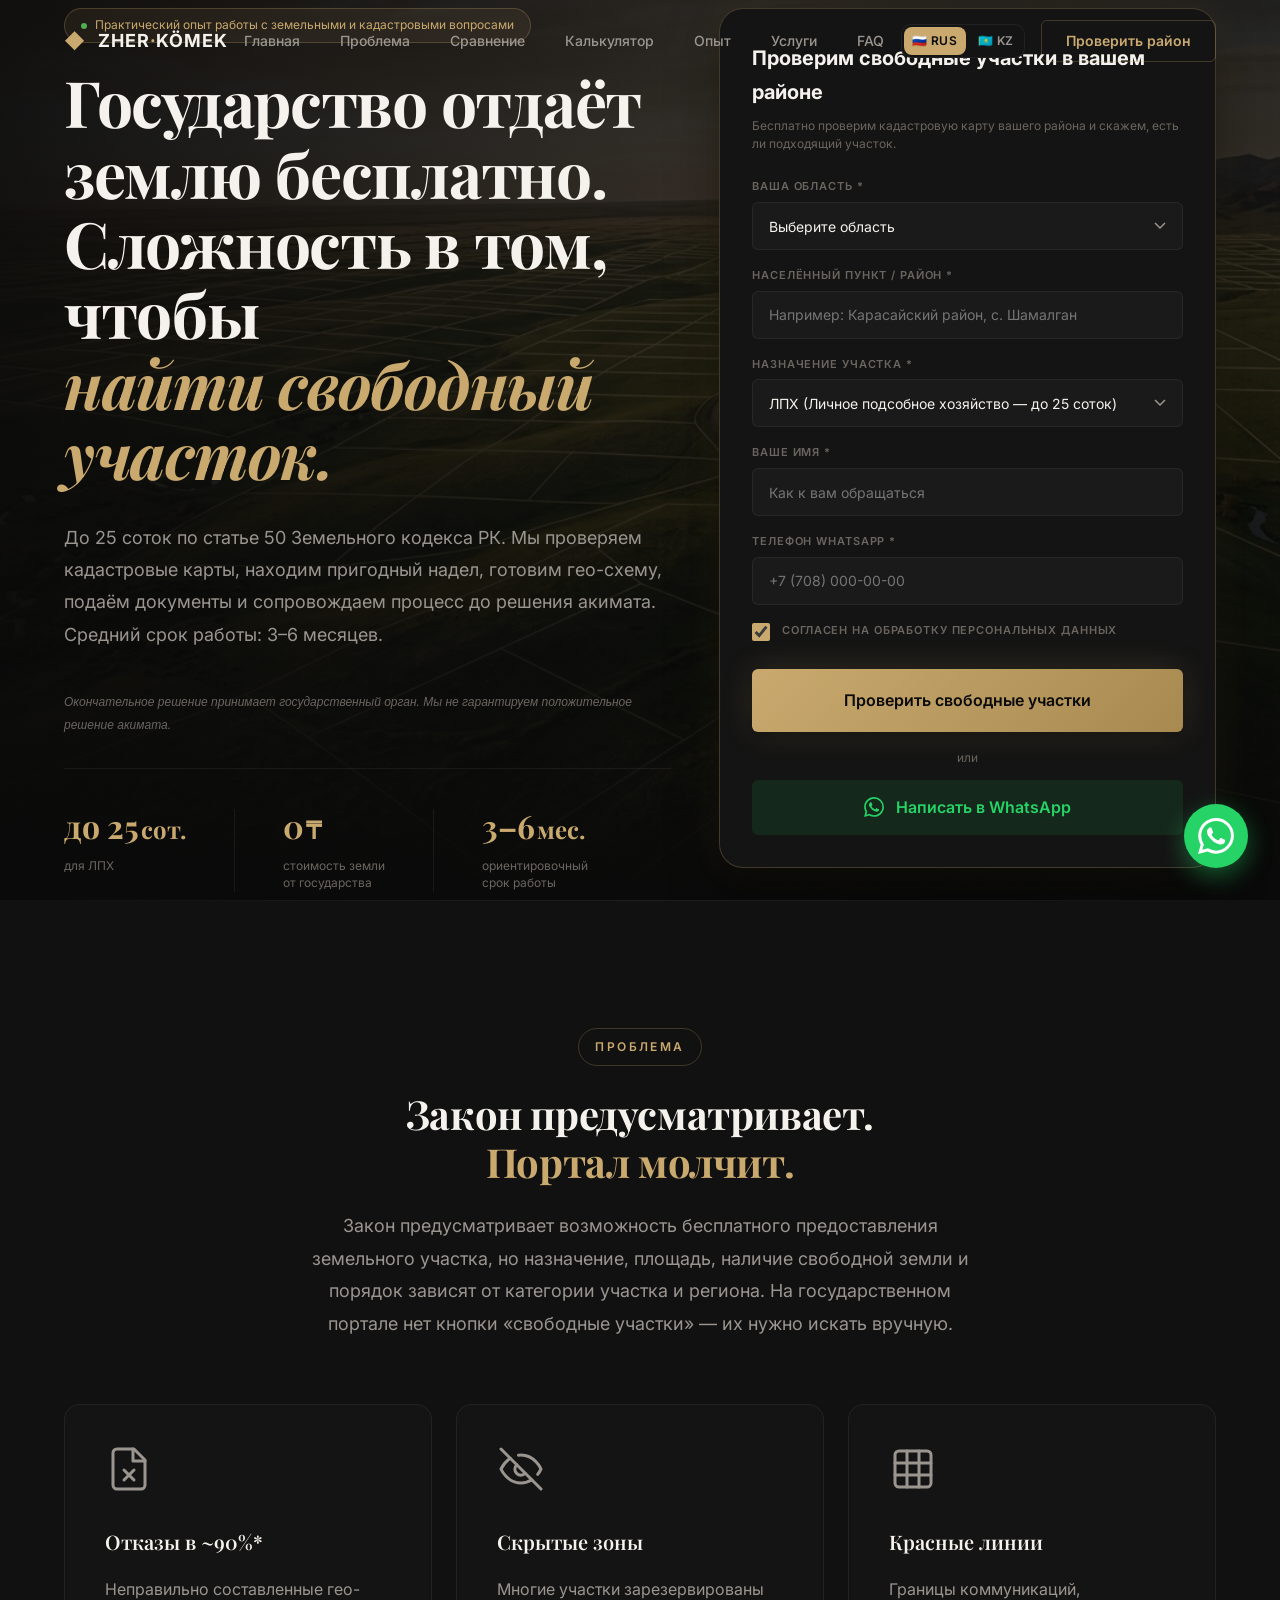
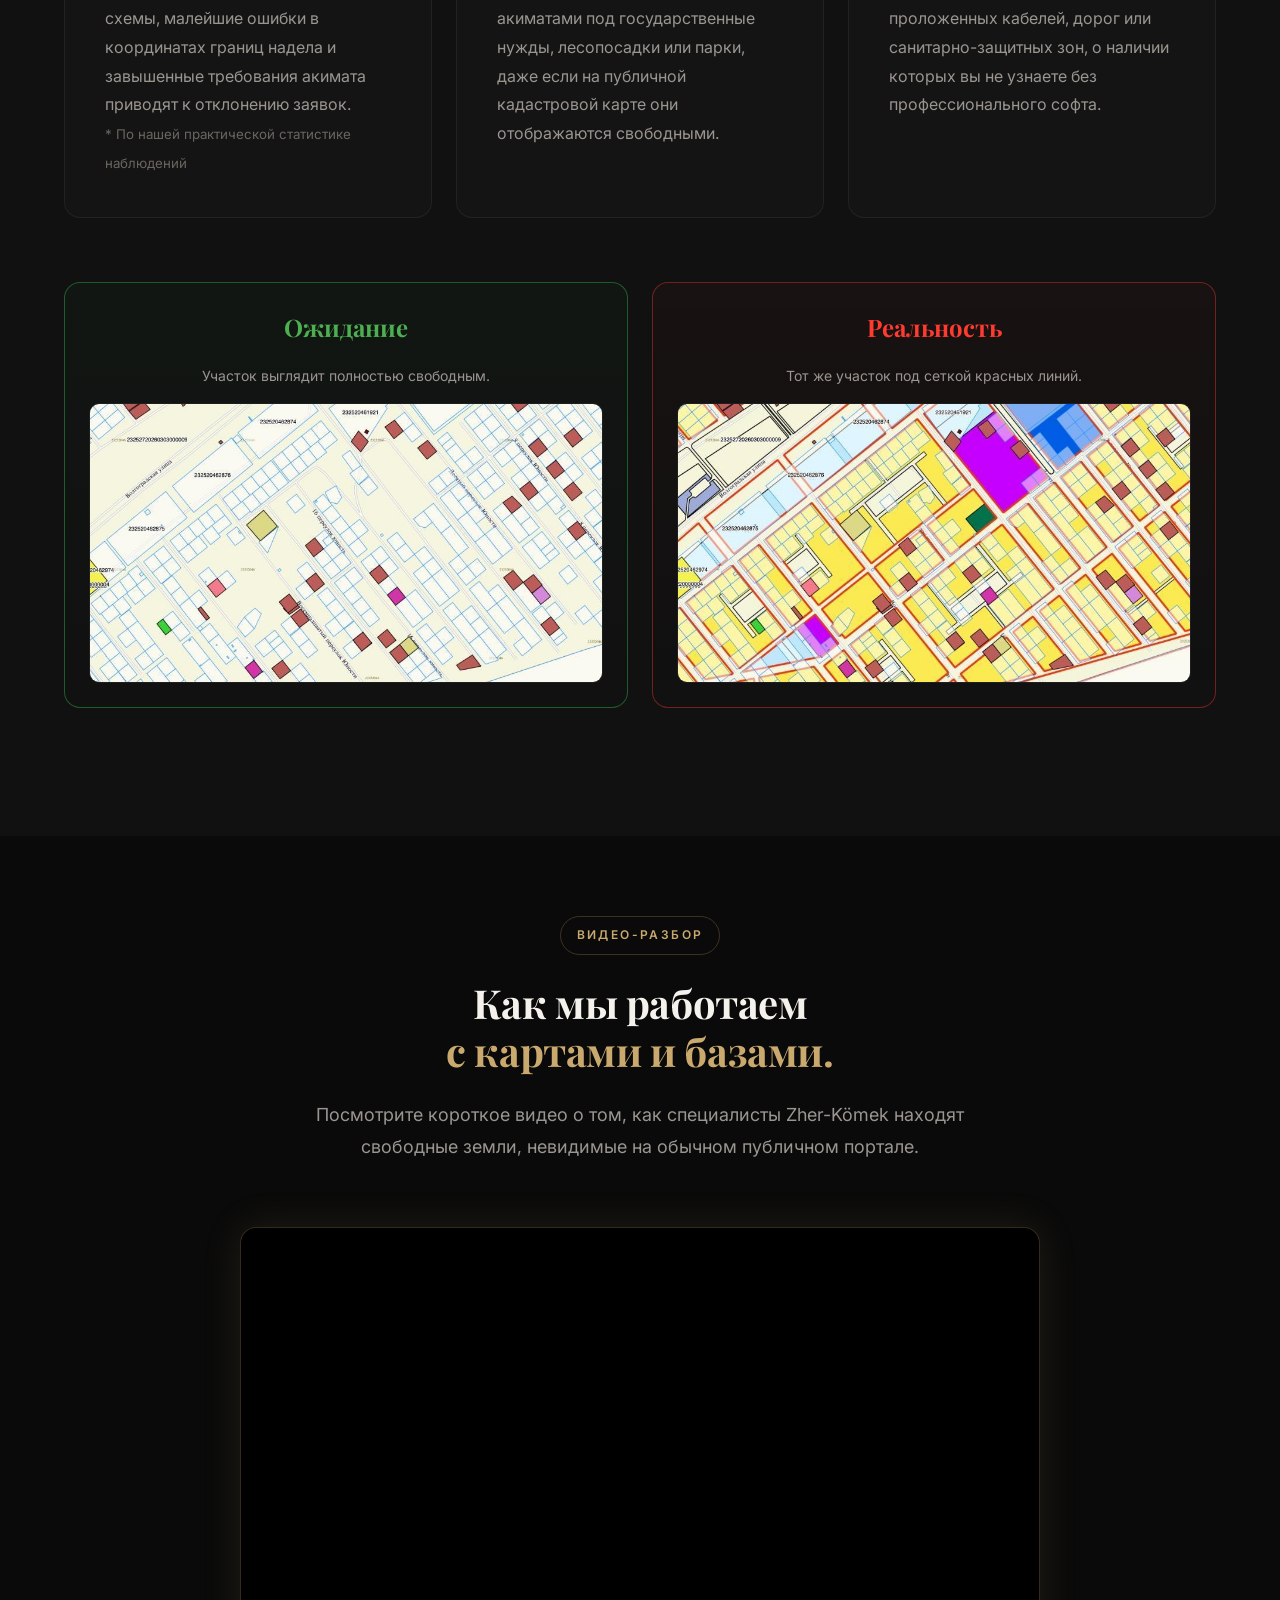
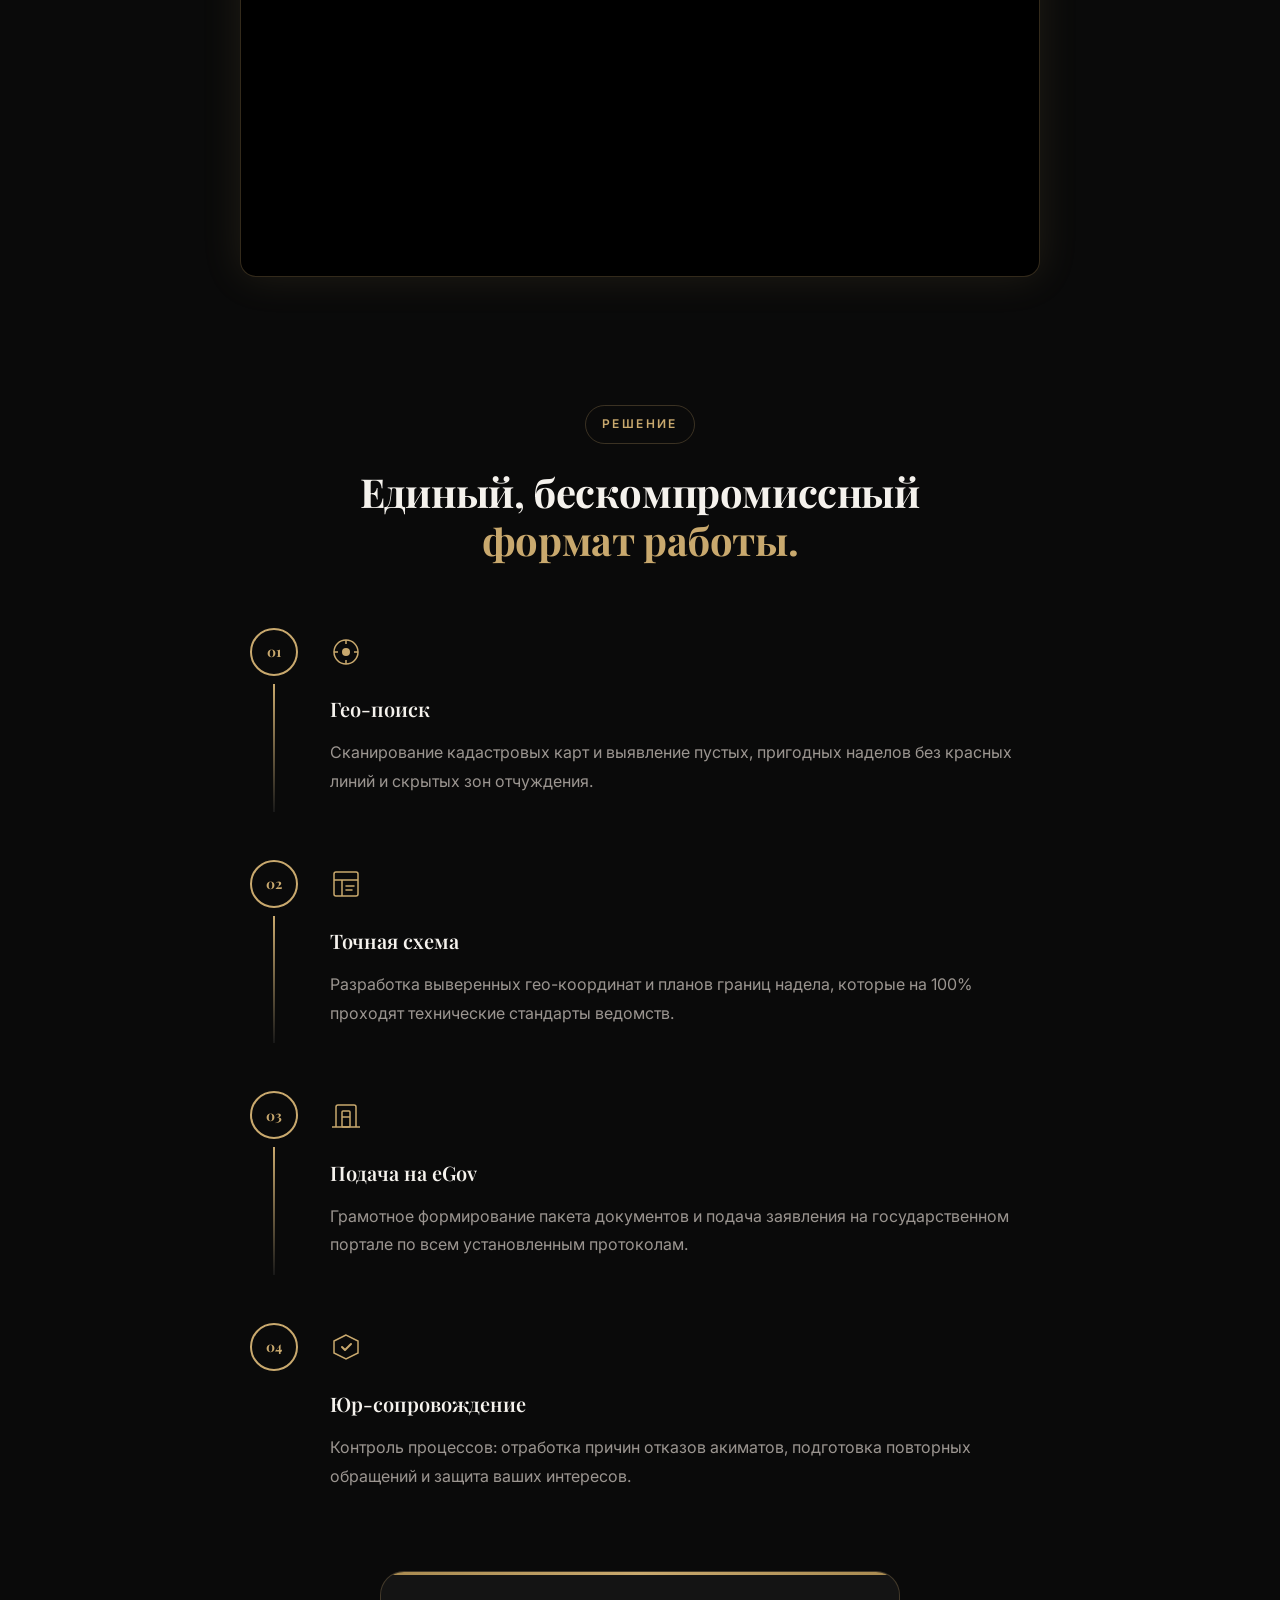
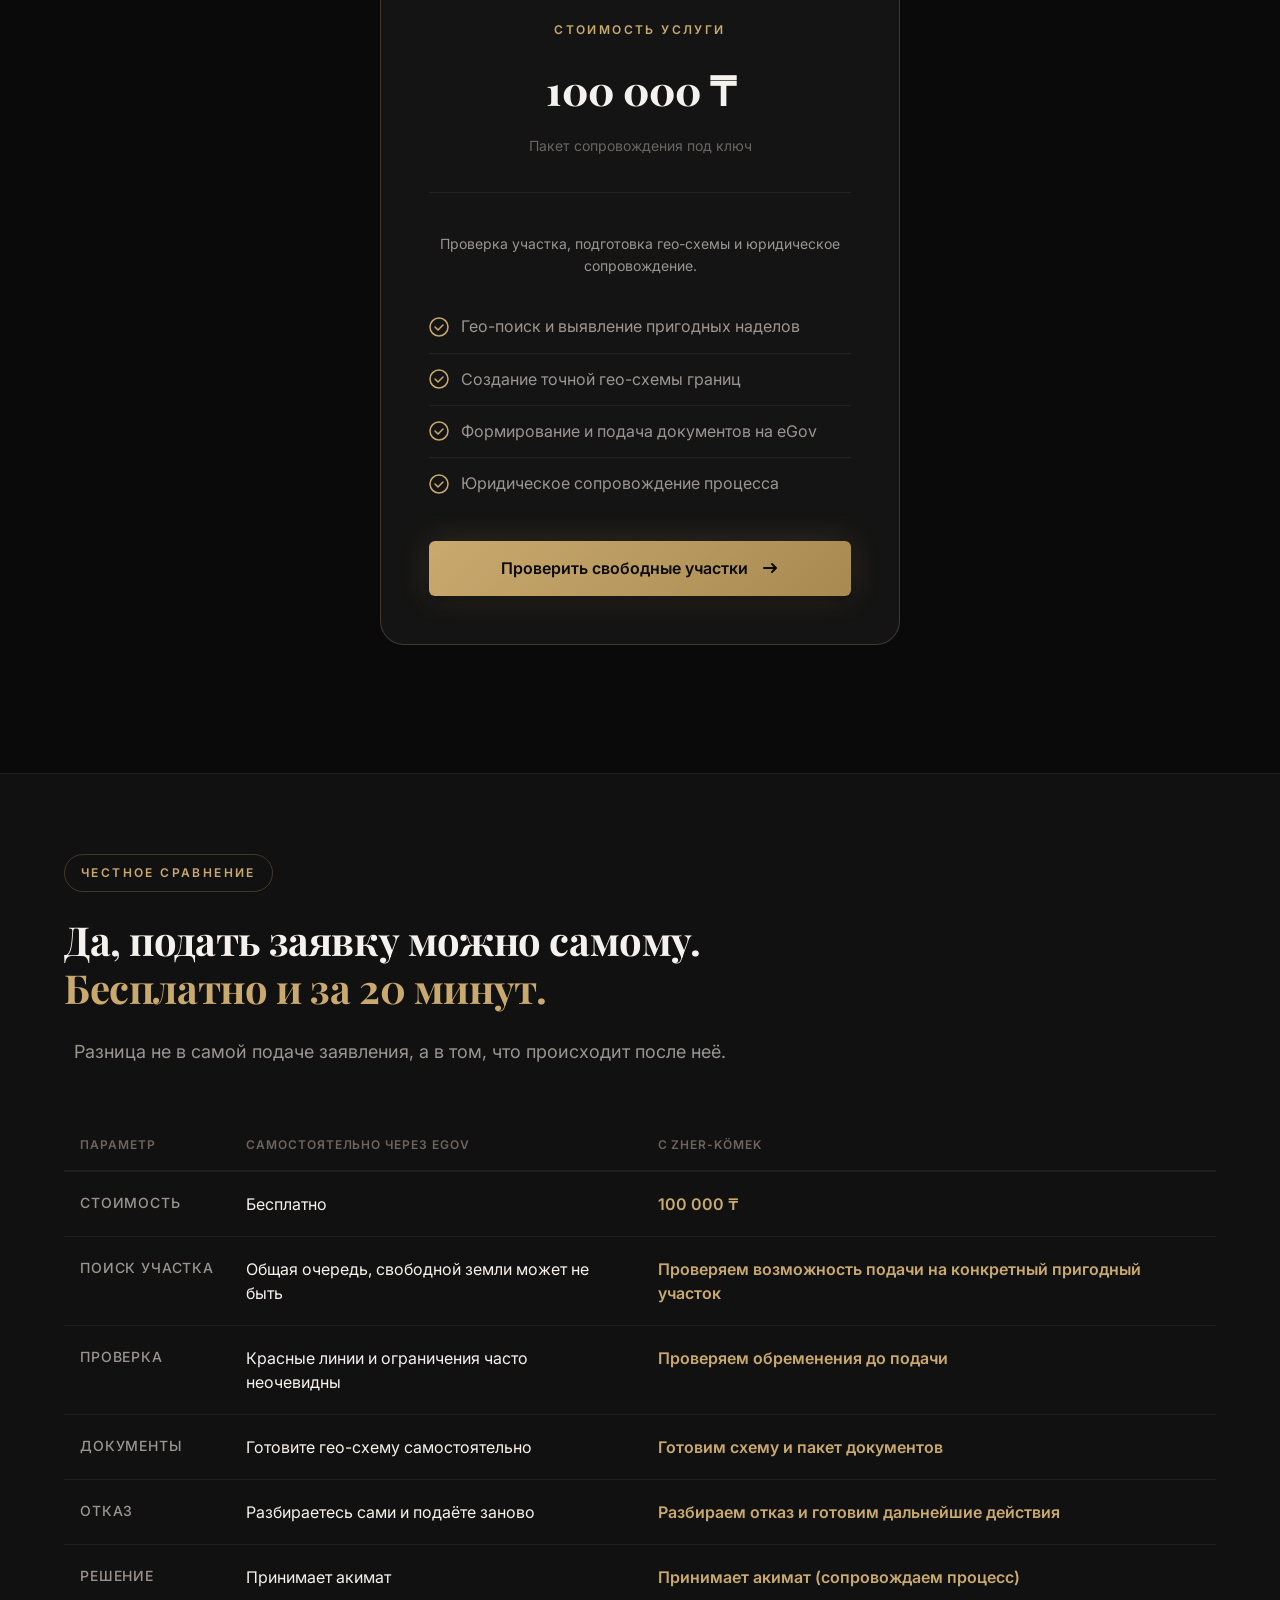
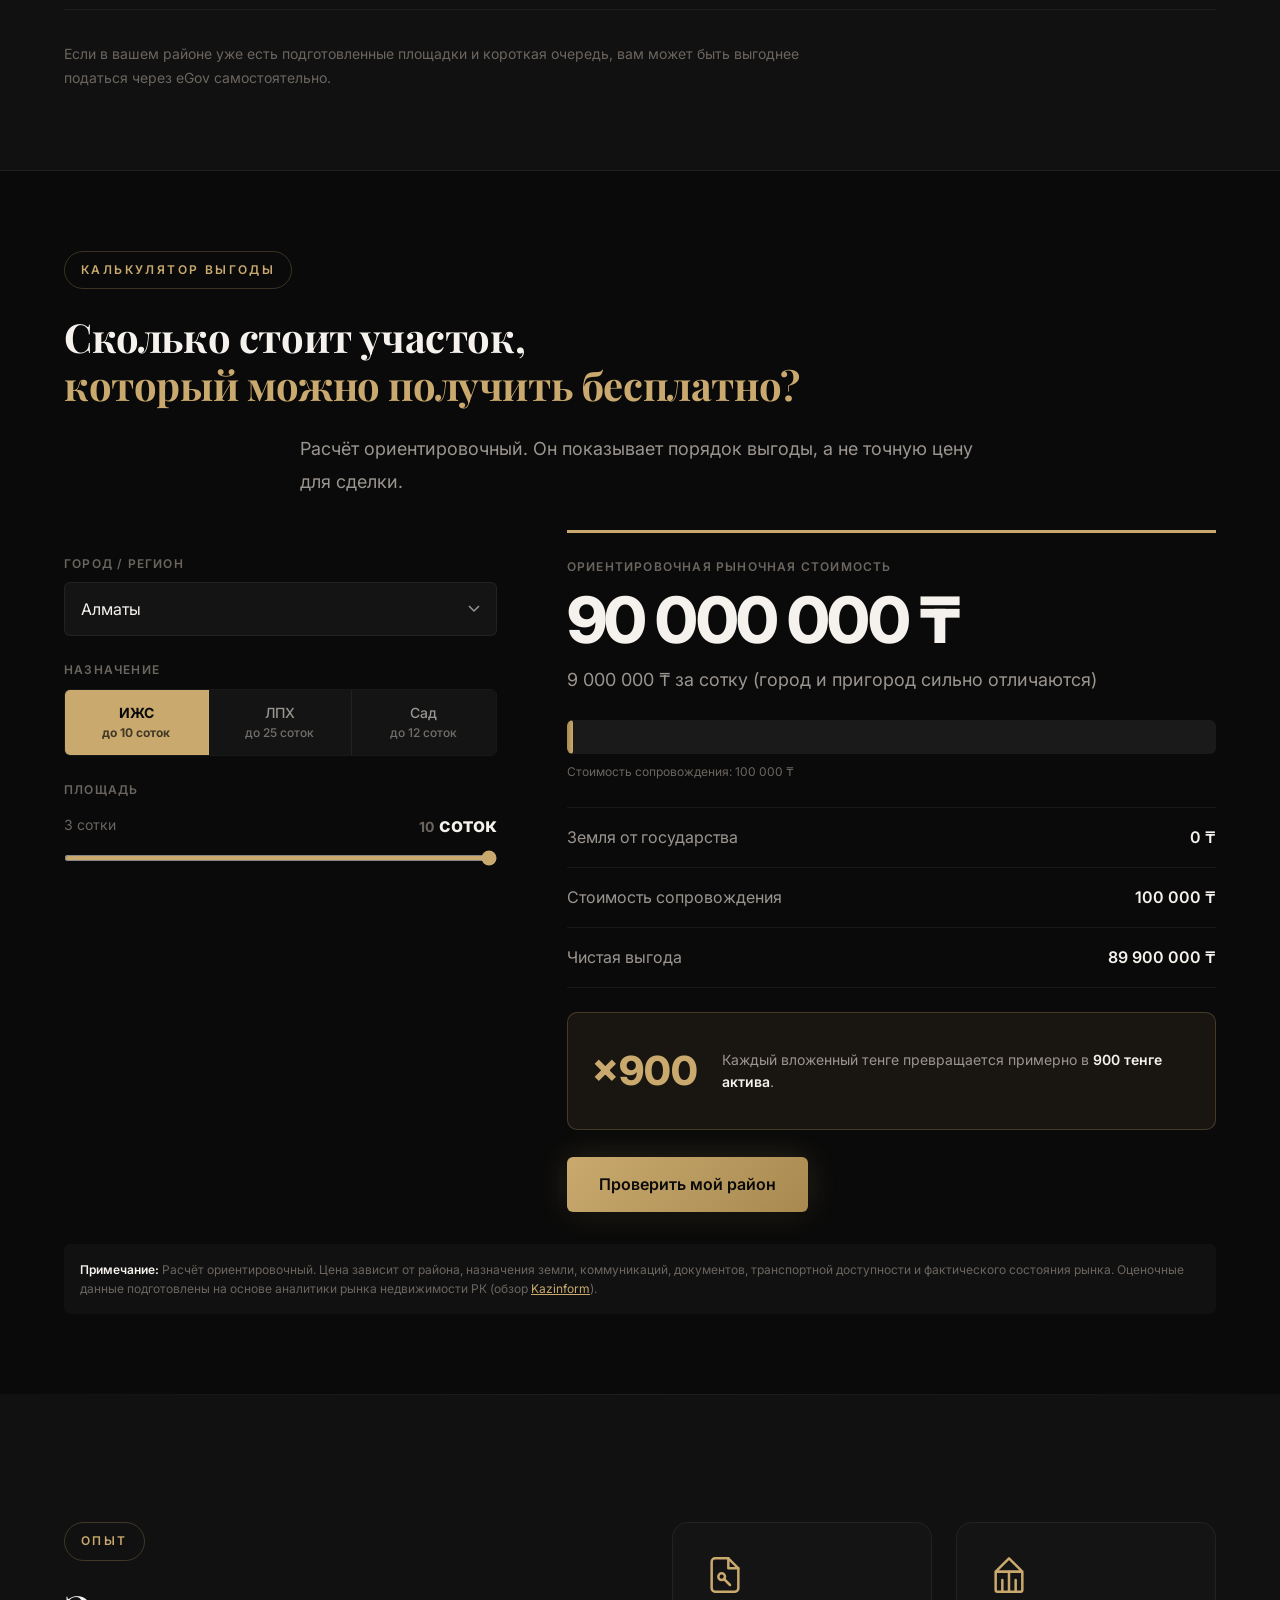
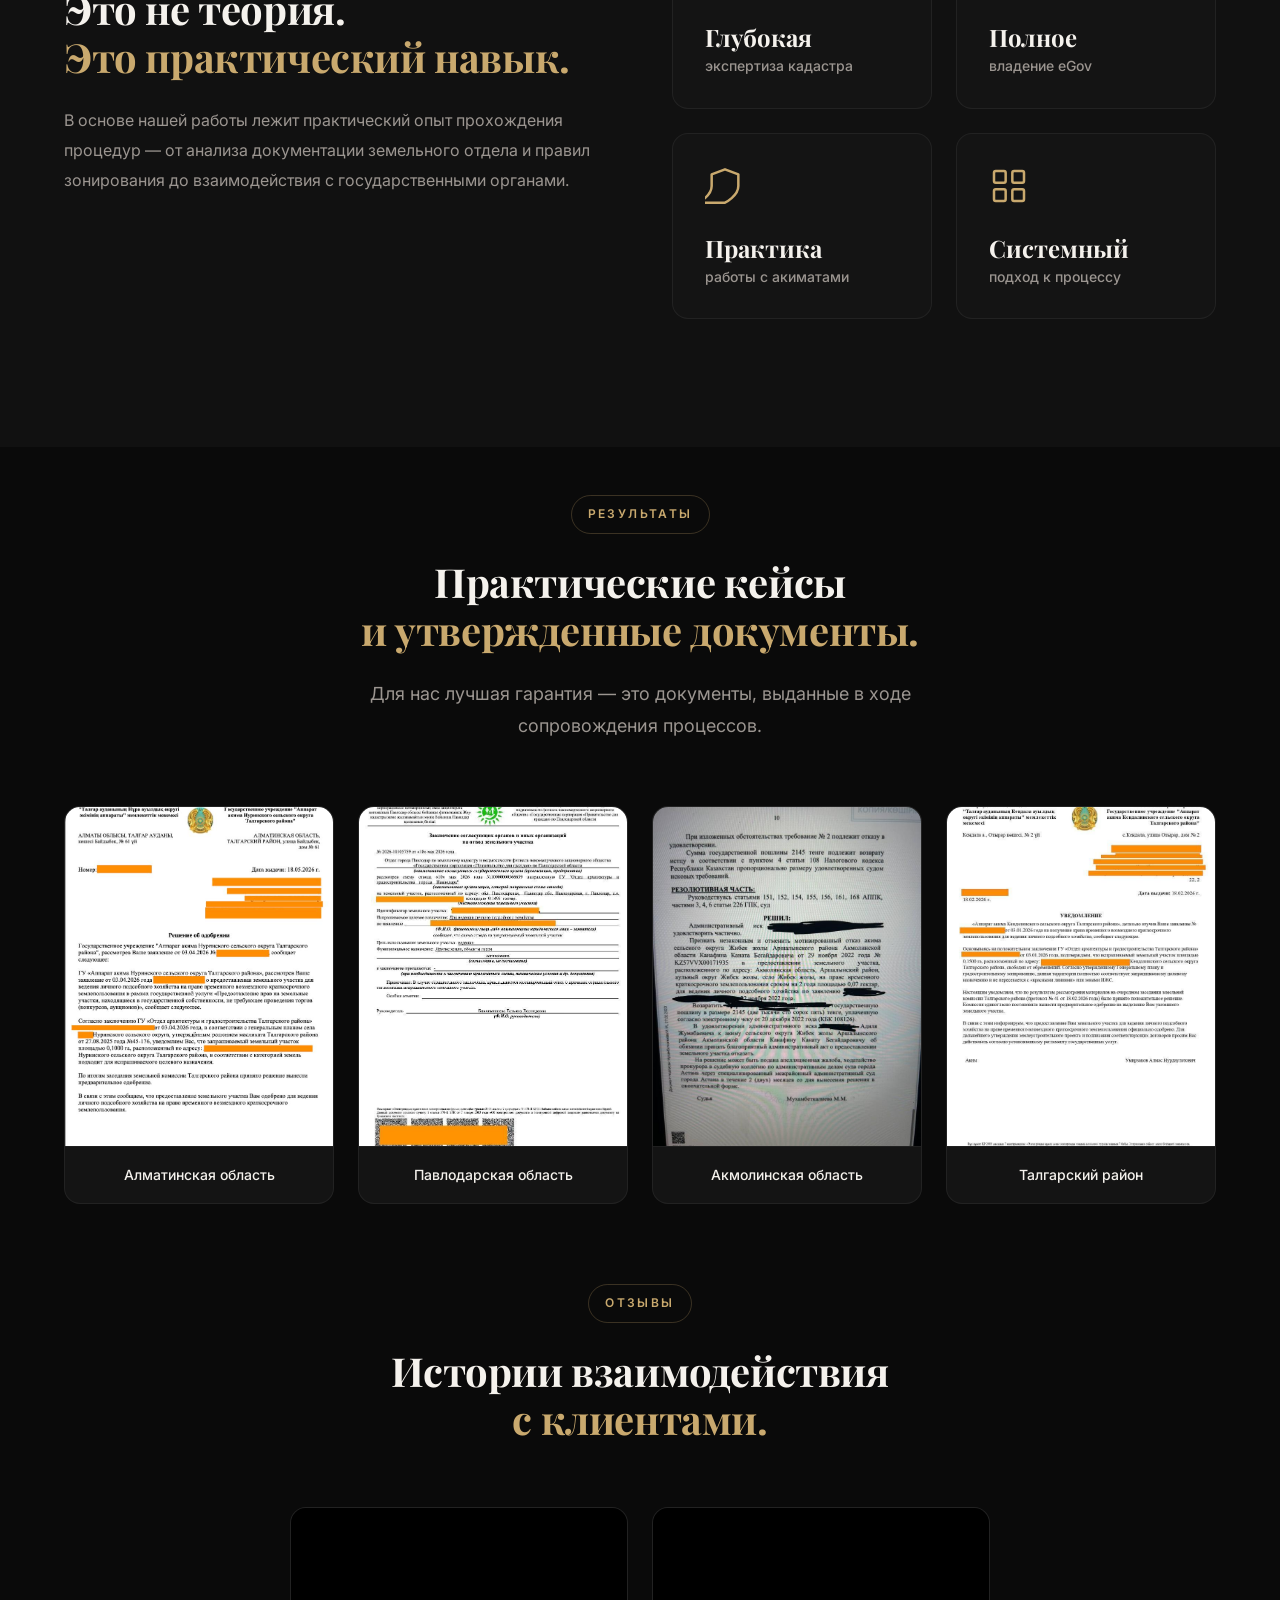
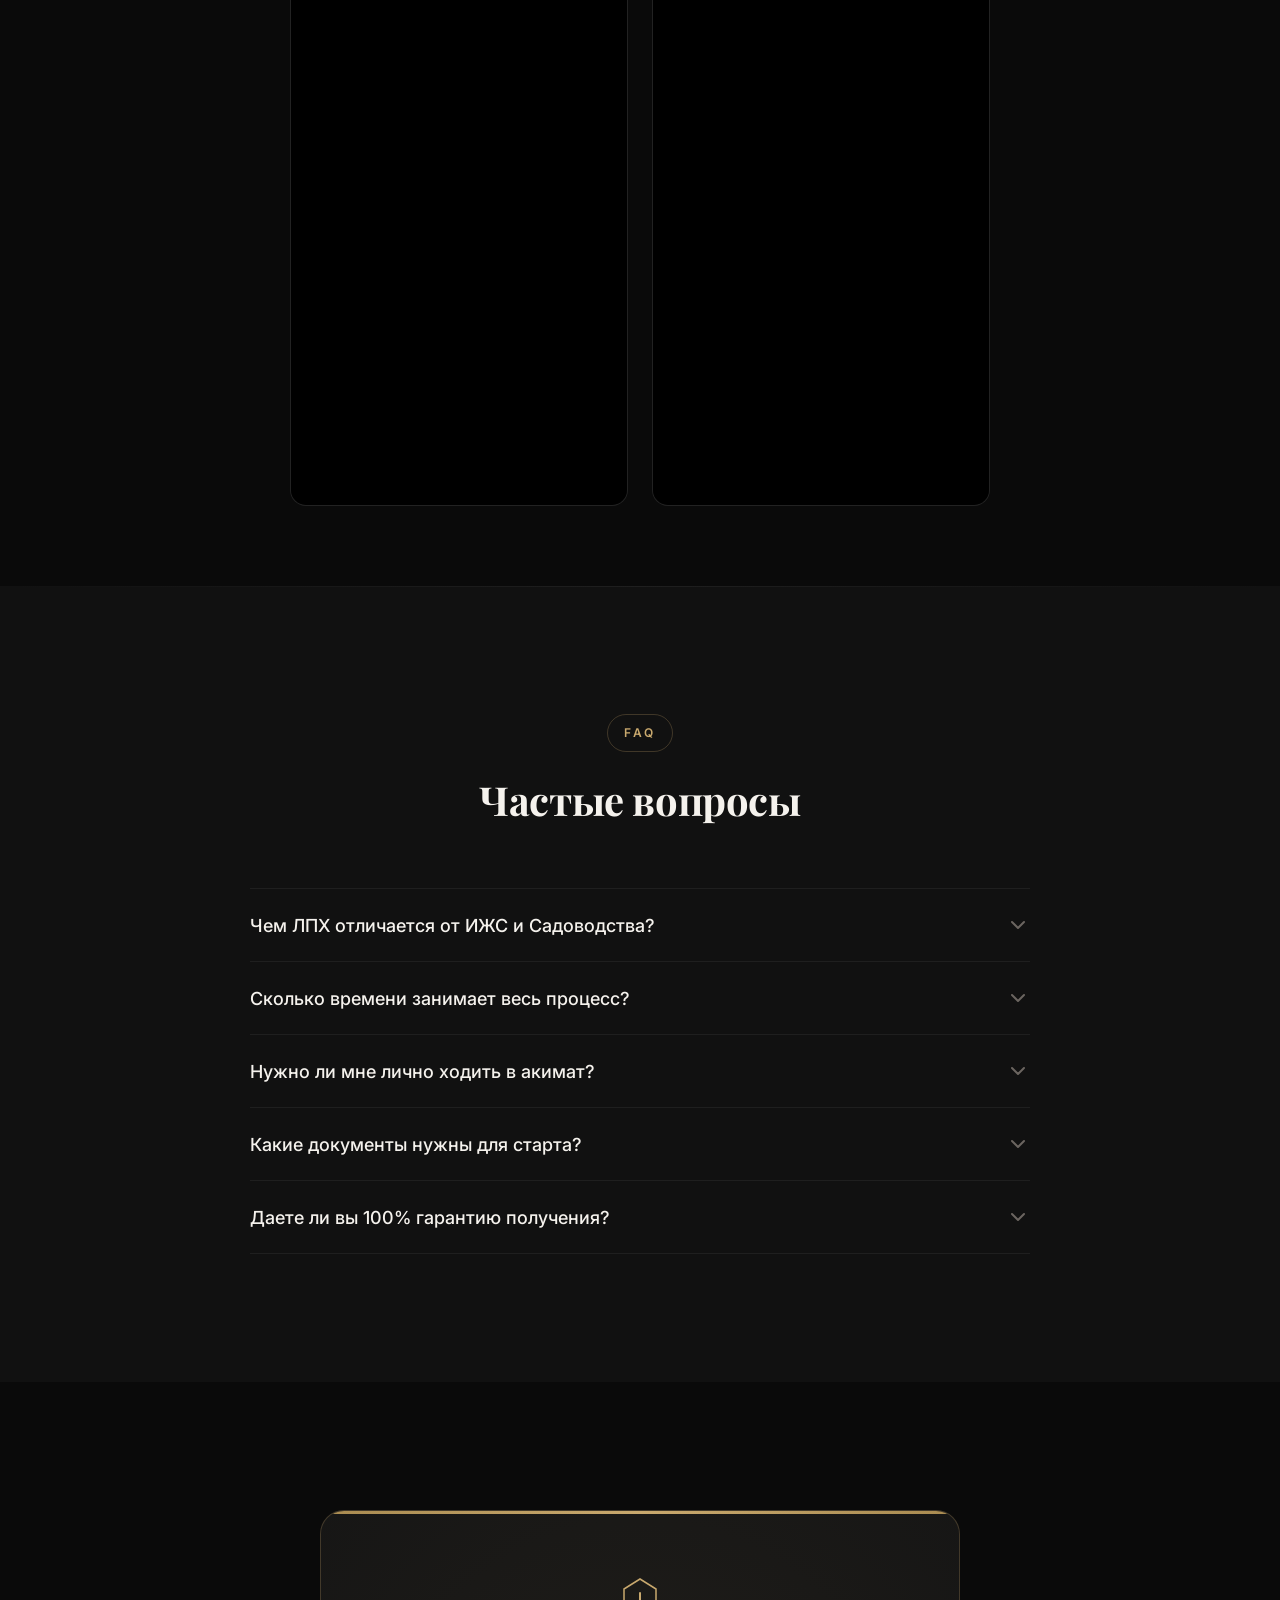
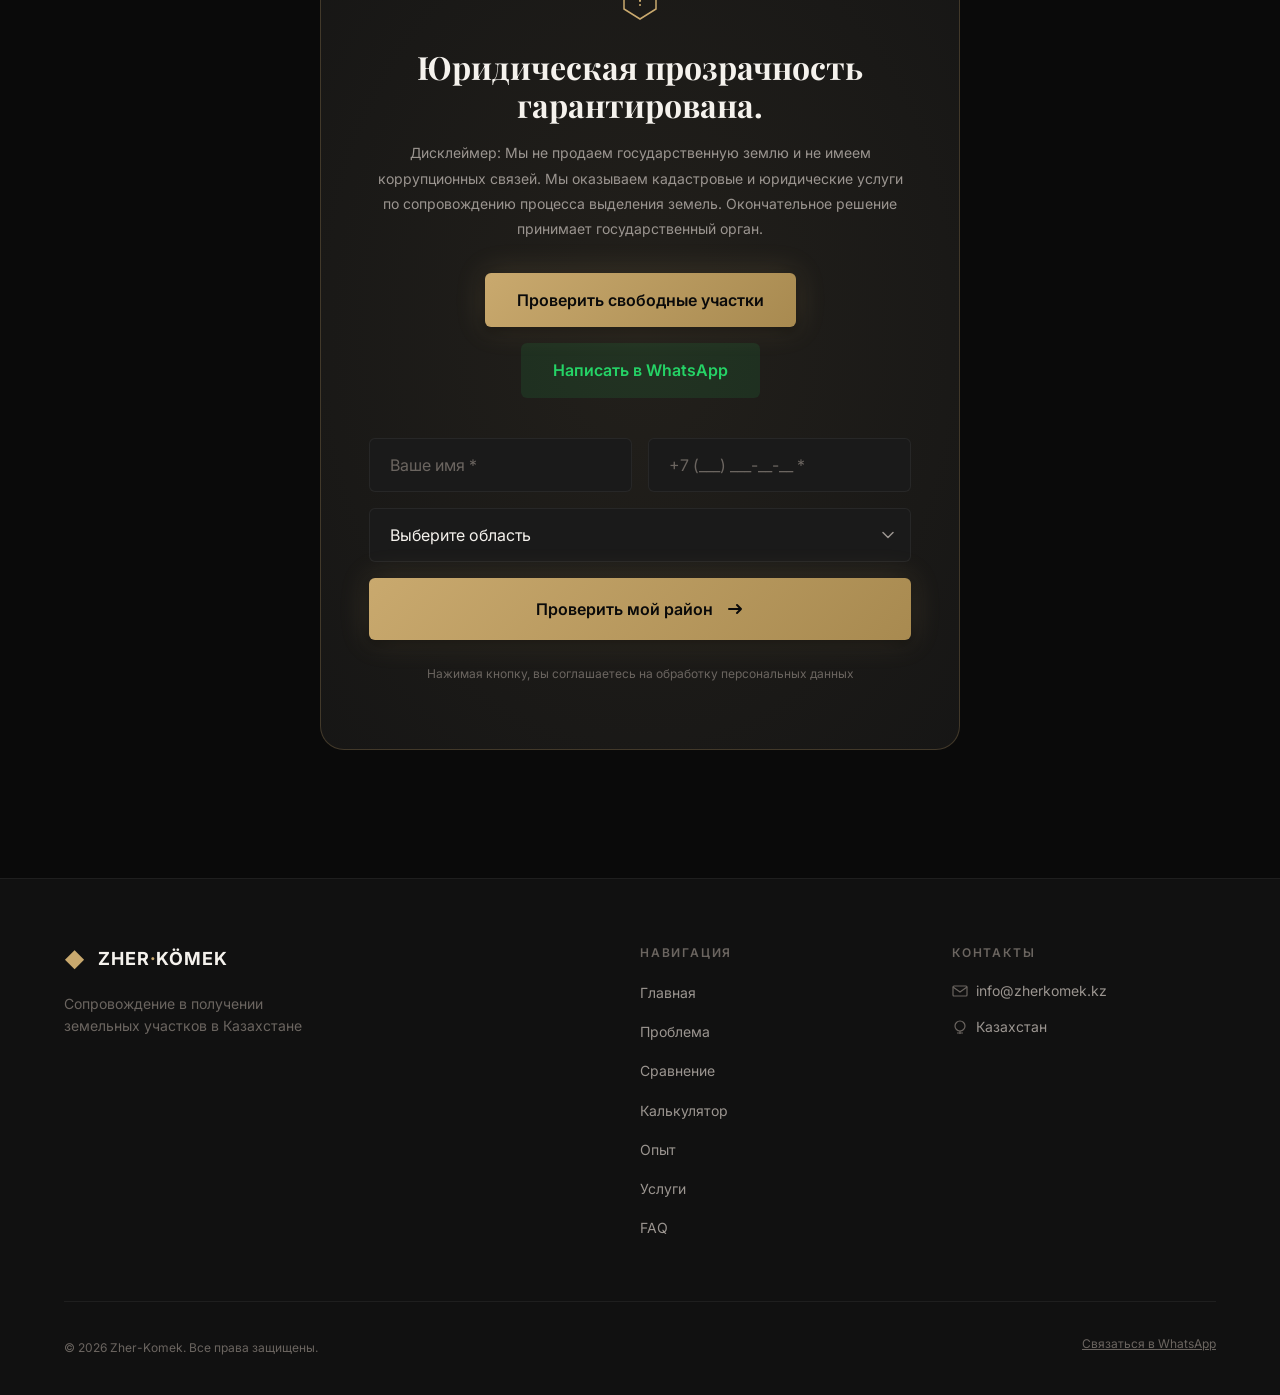
==== commit d73f6b1b: "Complete website overhaul: new Hero form, updated legal copy, 20 cities calculator, backend worker s" ====
--- a/index.html
+++ b/index.html
@@ -3,13 +3,71 @@
 <head>
     <meta charset="UTF-8">
     <meta name="viewport" content="width=device-width, initial-scale=1.0">
-    <title>Zher-Kömek — Бесплатная Земля РК</title>
-    <meta name="description" content="Получите бесплатный земельный участок под ЛПХ от государства Казахстана. Полное юридическое и кадастровое сопровождение «под ключ» от экспертов Zher-Kömek.">
-    <meta name="keywords" content="бесплатная земля Казахстан, ЛПХ участок, земельный кодекс РК, кадастровое сопровождение, eGov земля">
+    <title>Zher-Kömek — Бесплатная земля в Казахстане | Подбор и сопровождение</title>
+    <meta name="description" content="Бесплатная проверка свободного участка земли в вашем районе по статье 50 Земельного кодекса РК. Кадастровый поиск, гео-схема и сопровождение до решения акимата.">
+    <meta name="keywords" content="бесплатная земля Казахстан, статья 50 земельный кодекс РК, ЛПХ участок, ИЖС 10 соток, кадастровый поиск, eGov земля">
+    <link rel="canonical" href="https://zherkomek.com/">
+    
+    <!-- Open Graph -->
+    <meta property="og:type" content="website">
+    <meta property="og:url" content="https://zherkomek.com/">
+    <meta property="og:title" content="Zher-Kömek — Бесплатная земля в Казахстане">
+    <meta property="og:description" content="Государство отдаёт землю бесплатно. Мы помогаем найти свободный участок и сопровождаем процесс.">
+    <meta property="og:image" content="https://zherkomek.com/assets/hero-bg.png">
+    
+    <!-- Fonts & Styles -->
     <link rel="preconnect" href="https://fonts.googleapis.com">
     <link rel="preconnect" href="https://fonts.gstatic.com" crossorigin>
     <link href="https://fonts.googleapis.com/css2?family=Inter:wght@300;400;500;600;700;800;900&family=Playfair+Display:wght@400;500;600;700;800&display=swap" rel="stylesheet">
-    <link rel="stylesheet" href="style.css?v=5">
+    <link rel="stylesheet" href="style.css?v=6">
+
+    <!-- Schema.org JSON-LD Structured Data -->
+    <script type="application/ld+json">
+    {
+      "@context": "https://schema.org",
+      "@type": "Service",
+      "name": "Сопровождение в получении бесплатного земельного участка в РК",
+      "provider": {
+        "@type": "Organization",
+        "name": "Zher-Kömek",
+        "url": "https://zherkomek.com"
+      },
+      "areaServed": "Kazakhstan",
+      "description": "Поиск свободных земельных участков под ЛПХ и ИЖС по Казахстану, подготовка гео-схем и юридическое сопровождение заявок."
+    }
+    </script>
+    <script type="application/ld+json">
+    {
+      "@context": "https://schema.org",
+      "@type": "FAQPage",
+      "mainEntity": [
+        {
+          "@type": "Question",
+          "name": "Чем ЛПХ отличается от ИЖС и Садоводства?",
+          "acceptedAnswer": {
+            "@type": "Answer",
+            "text": "ИЖС предназначено для строительства жилого дома (до 10 соток). ЛПХ — под личное подсобное хозяйство (до 25 соток на соответствующих землях с учётом законодательства региона). Садоводство и дачное строительство — до 12 соток."
+          }
+        },
+        {
+          "@type": "Question",
+          "name": "Сколько времени занимает процесс сопровождения?",
+          "acceptedAnswer": {
+            "@type": "Answer",
+            "text": "Ориентировочный срок работы составляет от 3 до 6 месяцев."
+          }
+        },
+        {
+          "@type": "Question",
+          "name": "Даете ли вы 100% гарантию получения земли?",
+          "acceptedAnswer": {
+            "@type": "Answer",
+            "text": "Окончательное решение принимает государственный орган (акимат). Мы не влияем на государственные органы и не можем гарантировать 100% положительный результат, но обеспечиваем безупречную юридическую и кадастровую подготовку."
+          }
+        }
+      ]
+    }
+    </script>
 </head>
 <body>
     <!-- ============================================================ -->
@@ -35,7 +93,7 @@
                     <a href="index.html" class="nav__lang-btn active">🇷🇺 RUS</a>
                     <a href="kz.html" class="nav__lang-btn">🇰🇿 KZ</a>
                 </div>
-                <a href="#cta-final" class="nav__cta">Консультация</a>
+                <a href="#hero-lead-form" class="nav__cta">Проверить район</a>
                 <button class="nav__burger" id="nav-burger" aria-label="Открыть меню">
                     <span></span>
                     <span></span>
@@ -53,53 +111,130 @@
             <img src="assets/hero-bg.png" alt="Земельные участки Казахстана" class="hero__bg-img">
             <div class="hero__overlay"></div>
         </div>
-        <div class="hero__container">
-            <div class="hero__badge animate-in">
-                <span class="hero__badge-dot"></span>
-                3,500+ казахстанцев уже получили одобрение
-            </div>
-            <h1 class="hero__title animate-in">
-                Получи бесплатную<br>
-                землю под ЛПХ<br>
-                <span class="hero__title-accent">без нервов.</span>
-            </h1>
-            <p class="hero__subtitle animate-in">
-                Мы берем на себя весь процесс оформления от государства «под ключ». Средний срок доведения до результата — от 3 до 6 месяцев.
-            </p>
-            
-            <form class="hero__form animate-in" id="hero-lead-form">
-                <div class="hero__form-group">
-                    <input type="tel" class="hero__input" id="hero-contact-input" placeholder="+7 (___) ___-__-__" required>
-                    <button type="submit" class="btn btn--primary" style="flex: 1;">
-                        <span>Получить консультацию</span>
-                    </button>
-                    <a href="https://wa.me/77778006286" target="_blank" rel="noopener noreferrer" class="btn btn--whatsapp" style="display: flex; justify-content: center; align-items: center; gap: 8px; flex: 1;">
+        <div class="hero__container" style="max-width: 1200px;">
+            <div class="hero__grid animate-in">
+                <div>
+                    <div class="hero__disclaimer-badge">
+                        <span class="hero__badge-dot"></span>
+                        Практический опыт работы с земельными и кадастровыми вопросами
+                    </div>
+
+                    <h1 class="hero__title">
+                        Государство отдаёт землю бесплатно.<br>
+                        Сложность в том, чтобы<br>
+                        <span class="hero__title-accent">найти свободный участок.</span>
+                    </h1>
+
+                    <p class="hero__subtitle">
+                        До 25 соток по статье 50 Земельного кодекса РК. Мы проверяем кадастровые карты, находим пригодный надел, готовим гео-схему, подаём документы и сопровождаем процесс до решения акимата. Средний срок работы: 3–6 месяцев.
+                    </p>
+
+                    <p class="section-desc" style="font-size: var(--text-xs); color: var(--color-text-tertiary); margin-bottom: var(--space-8);">
+                        <em>Окончательное решение принимает государственный орган. Мы не гарантируем положительное решение акимата.</em>
+                    </p>
+
+                    <div class="hero__stats">
+                        <div class="hero__stat">
+                            <div class="hero__stat-value">
+                                <span class="hero__stat-number" style="font-size: var(--text-3xl);">до 25</span><span class="hero__stat-suffix"> сот.</span>
+                            </div>
+                            <span class="hero__stat-label">для ЛПХ</span>
+                        </div>
+                        <div class="hero__stat-divider"></div>
+                        <div class="hero__stat">
+                            <div class="hero__stat-value">
+                                <span class="hero__stat-number" style="font-size: var(--text-3xl);">0</span><span class="hero__stat-suffix"> ₸</span>
+                            </div>
+                            <span class="hero__stat-label">стоимость земли<br>от государства</span>
+                        </div>
+                        <div class="hero__stat-divider"></div>
+                        <div class="hero__stat">
+                            <div class="hero__stat-value">
+                                <span class="hero__stat-number" style="font-size: var(--text-3xl);">3–6</span><span class="hero__stat-suffix"> мес.</span>
+                            </div>
+                            <span class="hero__stat-label">ориентировочный<br>срок работы</span>
+                        </div>
+                    </div>
+                </div>
+
+                <div class="hero__panel">
+                    <h2 class="hero__panel-title">Проверим свободные участки в вашем районе</h2>
+                    <p class="hero__panel-desc">
+                        Бесплатно проверим кадастровую карту вашего района и скажем, есть ли подходящий участок.
+                    </p>
+
+                    <form class="hero-form" id="hero-lead-form">
+                        <!-- Honeypot -->
+                        <div class="hp-field">
+                            <input type="text" id="hero-website" name="website" tabindex="-1" autocomplete="off">
+                        </div>
+
+                        <div id="hero-form-status" class="form-status"></div>
+
+                        <div class="form-group">
+                            <label for="hero-region">Ваша область *</label>
+                            <select id="hero-region" required>
+                                <option value="" disabled selected>Выберите область</option>
+                                <option value="almaty">Алматинская область</option>
+                                <option value="astana">Астана / Акмолинская</option>
+                                <option value="shymkent">Шымкент / Туркестанская</option>
+                                <option value="karaganda">Карагандинская область</option>
+                                <option value="kostanay">Костанайская область</option>
+                                <option value="pavlodar">Павлодарская область</option>
+                                <option value="vko">Восточно-Казахстанская</option>
+                                <option value="zko">Западно-Казахстанская</option>
+                                <option value="sko">Северо-Казахстанская</option>
+                                <option value="zhambyl">Жамбылская область</option>
+                                <option value="kyzylorda">Кызылординская область</option>
+                                <option value="mangistau">Мангистауская область</option>
+                                <option value="aktobe">Актюбинская область</option>
+                                <option value="atyrau">Атырауская область</option>
+                                <option value="other">Другой регион</option>
+                            </select>
+                        </div>
+
+                        <div class="form-group">
+                            <label for="hero-district">Населённый пункт / Район *</label>
+                            <input type="text" id="hero-district" placeholder="Например: Карасайский район, с. Шамалган" required>
+                        </div>
+
+                        <div class="form-group">
+                            <label for="hero-purpose">Назначение участка *</label>
+                            <select id="hero-purpose" required>
+                                <option value="lph">ЛПХ (Личное подсобное хозяйство — до 25 соток)</option>
+                                <option value="izhs">ИЖС (Индивидуальное жилищное строительство — до 10 соток)</option>
+                                <option value="garden">Садоводство / Дача (до 12 соток)</option>
+                            </select>
+                        </div>
+
+                        <div class="form-group">
+                            <label for="hero-name">Ваше имя *</label>
+                            <input type="text" id="hero-name" placeholder="Как к вам обращаться" required>
+                        </div>
+
+                        <div class="form-group">
+                            <label for="hero-phone">Телефон WhatsApp *</label>
+                            <input type="tel" id="hero-phone" placeholder="+7 (708) 000-00-00" required>
+                        </div>
+
+                        <div class="form-checkbox">
+                            <input type="checkbox" id="hero-consent" checked required>
+                            <label for="hero-consent">Согласен на обработку персональных данных</label>
+                        </div>
+
+                        <button type="submit" class="btn btn--primary btn--full btn--lg">
+                            <span>Проверить свободные участки</span>
+                        </button>
+                    </form>
+
+                    <div class="hero__sub-cta">
+                        или
+                    </div>
+
+                    <a href="https://wa.me/77778006286?text=%D0%97%D0%B4%D1%80%D0%B0%D0%B2%D1%81%D1%82%D0%B2%D1%83%D0%B9%D1%82%D0%B5!%20%D0%A5%D0%BE%D1%87%D1%83%20%D0%BF%D1%80%D0%BE%D0%B2%D0%B5%D1%80%D0%B8%D1%82%D1%8C%20%D1%81%D0%B2%D0%BE%D0%B1%D0%BE%D0%B4%D0%BD%D1%8B%D0%B5%20%D1%83%D1%87%D0%B0%D1%81%D1%82%D0%BA%D0%B8%20%D0%B2%20%D0%BC%D0%BE%D0%B5%D0%BC%20%D1%80%D0%B0%D0%B9%D0%BE%D0%BD%D0%B5." target="_blank" rel="noopener noreferrer" class="btn btn--whatsapp btn--full" style="margin-top: var(--space-3); justify-content: center;">
                         <svg width="20" height="20" viewBox="0 0 24 24" fill="currentColor"><path d="M17.472 14.382c-.297-.149-1.758-.867-2.03-.967-.273-.099-.471-.148-.67.15-.197.297-.767.966-.94 1.164-.173.199-.347.223-.644.075-.297-.15-1.255-.463-2.39-1.475-.883-.788-1.48-1.761-1.653-2.059-.173-.297-.018-.458.13-.606.134-.133.298-.347.446-.52.149-.174.198-.298.298-.497.099-.198.05-.371-.025-.52-.075-.149-.669-1.612-.916-2.207-.242-.579-.487-.5-.669-.51a12.8 12.8 0 0 0-.57-.01c-.198 0-.52.074-.792.372-.272.297-1.04 1.016-1.04 2.479 0 1.462 1.065 2.875 1.213 3.074.149.198 2.096 3.2 5.077 4.487.709.306 1.262.489 1.694.625.712.227 1.36.195 1.871.118.571-.085 1.758-.719 2.006-1.413.248-.694.248-1.289.173-1.413-.074-.124-.272-.198-.57-.347m-5.421 7.403h-.004a9.87 9.87 0 0 1-5.031-1.378l-.361-.214-3.741.982.998-3.648-.235-.374a9.86 9.86 0 0 1-1.51-5.26c.001-5.45 4.436-9.884 9.888-9.884 2.64 0 5.122 1.03 6.988 2.898a9.825 9.825 0 0 1 2.893 6.994c-.003 5.45-4.437 9.884-9.885 9.884m8.413-18.297A11.815 11.815 0 0 0 12.05 0C5.495 0 .16 5.335.157 11.892c0 2.096.547 4.142 1.588 5.945L.057 24l6.305-1.654a11.882 11.882 0 0 0 5.683 1.448h.005c6.554 0 11.89-5.335 11.893-11.893a11.821 11.821 0 0 0-3.48-8.413z"/></svg>
-                        <span>WhatsApp</span>
+                        <span>Написать в WhatsApp</span>
                     </a>
-                </div>
-            </form>
-
-            <div class="hero__stats animate-in">
-                <div class="hero__stat">
-                    <div class="hero__stat-value">
-                        <span class="hero__stat-number" data-count="90">0</span><span class="hero__stat-suffix">%</span>
-                    </div>
-                    <span class="hero__stat-label">заявок отклоняются<br>при самостоятельной подаче</span>
-                </div>
-                <div class="hero__stat-divider"></div>
-                <div class="hero__stat">
-                    <div class="hero__stat-value">
-                        <span class="hero__stat-number" data-count="25">0</span><span class="hero__stat-suffix"> сот.</span>
-                    </div>
-                    <span class="hero__stat-label">максимальная площадь<br>участка под ЛПХ</span>
-                </div>
-                <div class="hero__stat-divider"></div>
-                <div class="hero__stat">
-                    <div class="hero__stat-value">
-                        <span class="hero__stat-number" data-count="0">0</span><span class="hero__stat-suffix"> ₸</span>
-                    </div>
-                    <span class="hero__stat-label">стоимость земли<br>от государства</span>
                 </div>
             </div>
         </div>
@@ -117,11 +252,11 @@
             <div class="section-header">
                 <span class="section-label animate-on-scroll">Проблема</span>
                 <h2 class="section-title animate-on-scroll">
-                    Закон гарантирует.<br>
+                    Закон предусматривает.<br>
                     <span class="text-accent">Портал молчит.</span>
                 </h2>
                 <p class="section-desc animate-on-scroll">
-                    Статья 50 Земельного кодекса РК гарантирует гражданам законное право на бесплатные 10 соток, но на государственном портале нет кнопки «свободные участки» — их нужно искать вручную.
+                    Закон предусматривает возможность бесплатного предоставления земельного участка, но назначение, площадь, наличие свободной земли и порядок зависят от категории участка и региона. На государственном портале нет кнопки «свободные участки» — их нужно искать вручную.
                 </p>
             </div>
 
@@ -130,9 +265,9 @@
                     <div class="problem__card-icon">
                         <svg width="48" height="48" viewBox="0 0 24 24" fill="none" stroke="currentColor" stroke-width="1.5" stroke-linecap="round" stroke-linejoin="round"><path d="M14.5 2H6a2 2 0 0 0-2 2v16a2 2 0 0 0 2 2h12a2 2 0 0 0 2-2V7.5L14.5 2z"/><polyline points="14 2 14 8 20 8"/><line x1="9.5" y1="12.5" x2="14.5" y2="17.5"/><line x1="14.5" y1="12.5" x2="9.5" y2="17.5"/></svg>
                     </div>
-                    <h3 class="problem__card-title">Отказы в 90%</h3>
+                    <h3 class="problem__card-title">Отказы в ~90%*</h3>
                     <p class="problem__card-text">
-                        Неправильно составленные гео-схемы, малейшие ошибки в координатах границ надела и завышенные требования акимата приводят к автоматическому отклонению заявок.
+                        Неправильно составленные гео-схемы, малейшие ошибки в координатах границ надела и завышенные требования акимата приводят к отклонению заявок. <br><small style="color: var(--color-text-tertiary);">* По нашей практической статистике наблюдений</small>
                     </p>
                 </div>
 
@@ -171,14 +306,6 @@
                     <div class="visual-img-container">
                         <img src="assets/reality-visual.jpg" alt="Участок с красными линиями" onerror="this.style.opacity=0;">
                     </div>
-                </div>
-            </div>
-
-            <div class="problem__bottom animate-on-scroll" style="margin-top: var(--space-12);">
-                <div class="problem__stat-block">
-                    <p class="problem__stat-text" style="color: var(--color-text-primary); font-size: var(--text-lg); font-weight: 500;">
-                        Если вы не заявите свои права грамотно, ваш участок законно заберет кто-то другой.
-                    </p>
                 </div>
             </div>
         </div>
@@ -200,7 +327,6 @@
                 </p>
             </div>
             <div class="video-container animate-on-scroll">
-                <!-- Replace src with your YouTube embed URL -->
                 <iframe src="https://www.youtube.com/embed/HtEOYUGJpfg?rel=0&modestbranding=1" title="YouTube video player" allow="accelerometer; autoplay; clipboard-write; encrypted-media; gyroscope; picture-in-picture" allowfullscreen></iframe>
             </div>
         </div>
@@ -279,7 +405,7 @@
                         </div>
                         <h3 class="service__step-title">Юр-сопровождение</h3>
                         <p class="service__step-text">
-                            Жесткий контроль на всех инстанциях: отработка необоснованных отказов акиматов, подготовка досудебных претензий и защита ваших интересов.
+                            Контроль процессов: отработка причин отказов акиматов, подготовка повторных обращений и защита ваших интересов.
                         </p>
                     </div>
                 </div>
@@ -291,10 +417,10 @@
                     <div class="service__price-header">
                         <span class="service__price-label">стоимость услуги</span>
                         <div class="service__price-amount">100 000 ₸</div>
-                        <span class="service__price-note">Единый пакет сопровождения «под ключ»</span>
+                        <span class="service__price-note">Пакет сопровождения под ключ</span>
                     </div>
                     <p style="font-size: var(--text-sm); color: var(--color-text-secondary); text-align: center; margin-bottom: 24px; line-height: 1.6;">
-                        Окончательная цена зависит от региона и сложности зонирования. Оплата разбита на прозрачные этапы по мере выполнения работ.
+                        Проверка участка, подготовка гео-схемы и юридическое сопровождение.
                     </p>
                     <ul class="service__price-includes" style="margin-bottom: var(--space-8);">
                         <li>
@@ -311,11 +437,11 @@
                         </li>
                         <li>
                             <svg width="20" height="20" viewBox="0 0 20 20" fill="none"><circle cx="10" cy="10" r="9" stroke="#C9A96E" stroke-width="1.5"/><path d="M6 10l3 3 5-5" stroke="#C9A96E" stroke-width="1.5" stroke-linecap="round" stroke-linejoin="round"/></svg>
-                            Юридическая защита от неправомерных отказов
+                            Юридическое сопровождение процесса
                         </li>
                     </ul>
-                    <a href="#cta-final" class="btn btn--primary btn--full" id="service-cta">
-                        <span>Получить консультацию</span>
+                    <a href="#hero-lead-form" class="btn btn--primary btn--full" id="service-cta">
+                        <span>Проверить свободные участки</span>
                         <svg width="20" height="20" viewBox="0 0 20 20" fill="none"><path d="M4 10h12M12 6l4 4-4 4" stroke="currentColor" stroke-width="2" stroke-linecap="round" stroke-linejoin="round"/></svg>
                     </a>
                 </div>
@@ -351,12 +477,12 @@
                     <tr>
                         <th>Стоимость</th>
                         <td>Бесплатно</td>
-                        <td>100 000 ₸ этапами</td>
+                        <td>100 000 ₸</td>
                     </tr>
                     <tr>
                         <th>Поиск участка</th>
                         <td>Общая очередь, свободной земли может не быть</td>
-                        <td>Ищем конкретный пригодный надел</td>
+                        <td>Проверяем возможность подачи на конкретный пригодный участок</td>
                     </tr>
                     <tr>
                         <th>Проверка</th>
@@ -373,11 +499,16 @@
                         <td>Разбираетесь сами и подаёте заново</td>
                         <td>Разбираем отказ и готовим дальнейшие действия</td>
                     </tr>
+                    <tr>
+                        <th>Решение</th>
+                        <td>Принимает акимат</td>
+                        <td>Принимает акимат (сопровождаем процесс)</td>
+                    </tr>
                 </tbody>
             </table>
 
             <p class="compare-note animate-on-scroll">
-                Если в вашем районе уже есть подготовленные площадки и короткая очередь, мы честно скажем, что вам выгоднее податься через eGov самостоятельно.
+                Если в вашем районе уже есть подготовленные площадки и короткая очередь, вам может быть выгоднее податься через eGov самостоятельно.
             </p>
         </div>
     </section>
@@ -398,8 +529,333 @@
 
             <div class="calc-grid animate-on-scroll">
                 <div>
-                    <label for="calcRegion">Регион</label>
+                    <label for="calcRegion">Город / Регион</label>
                     <select id="calcRegion">
+                        <option value="almaty">Алматы</option>
+                        <option value="astana">Астана</option>
+                        <option value="shymkent">Шымкент</option>
+                        <option value="aktau">Актау</option>
+                        <option value="karaganda">Караганда</option>
+                        <option value="uralsk">Уральск</option>
+                        <option value="taraz">Тараз</option>
+                        <option value="atyrau">Атырау</option>
+                        <option value="pavlodar">Павлодар</option>
+                        <option value="kostanay">Костанай</option>
+                        <option value="kokshetau">Кокшетау</option>
+                        <option value="aktobe">Актобе</option>
+                        <option value="kyzylorda">Кызылорда</option>
+                        <option value="taldykorgan">Талдыкорган</option>
+                        <option value="semey">Семей</option>
+                        <option value="petropavlovsk">Петропавловск</option>
+                        <option value="ust_kamenogorsk">Усть-Каменогорск</option>
+                        <option value="konaev">Конаев</option>
+                        <option value="turkistan">Туркестан</option>
+                        <option value="zhezkazgan">Жезказган</option>
+                        <option value="other">Другой регион</option>
+                    </select>
+
+                    <label>Назначение</label>
+                    <div class="segmented" id="purpose">
+                        <button class="active" data-type="izhs">ИЖС<br><small>до 10 соток</small></button>
+                        <button data-type="lph">ЛПХ<br><small>до 25 соток</small></button>
+                        <button data-type="garden">Сад<br><small>до 12 соток</small></button>
+                    </div>
+
+                    <label for="area">Площадь</label>
+                    <div class="range-head">
+                        <span>3 сотки</span>
+                        <strong class="range-value"><span id="areaValue">10</span> соток</strong>
+                    </div>
+                    <input id="area" type="range" min="3" max="10" value="10">
+                </div>
+
+                <div class="calc-result" id="calcResult">
+                    <p class="result-label">Ориентировочная рыночная стоимость</p>
+                    <div class="calc-big"><span id="market">8 500 000</span> ₸</div>
+                    <p class="section-desc" id="priceText" style="margin-top:0">850 000 ₸ за сотку</p>
+
+                    <div class="calc-bar">
+                        <span id="bar"></span>
+                    </div>
+                    <p class="calc-bar-label">Стоимость сопровождения: 100 000 ₸</p>
+
+                    <div class="calc-rows">
+                        <div class="calc-row">
+                            <span>Земля от государства</span>
+                            <strong>0 ₸</strong>
+                        </div>
+                        <div class="calc-row">
+                            <span>Стоимость сопровождения</span>
+                            <strong>100 000 ₸</strong>
+                        </div>
+                        <div class="calc-row">
+                            <span>Чистая выгода</span>
+                            <strong id="profit">8 400 000 ₸</strong>
+                        </div>
+                    </div>
+
+                    <div class="calc-profit">
+                        <div class="calc-mult" id="mult">×85</div>
+                        <p>
+                            Каждый вложенный тенге превращается примерно
+                            в <strong id="multText">85 тенге актива</strong>.
+                        </p>
+                    </div>
+
+                    <br>
+                    <a class="btn btn--primary" id="calcWhatsapp" href="https://wa.me/77778006286?text=%D0%97%D0%B4%D1%80%D0%B0%D0%B2%D1%81%D1%82%D0%B2%D1%83%D0%B9%D1%82%D0%B5!%20%D0%A5%D0%BE%D1%87%D1%83%20%D0%BF%D1%80%D0%BE%D0%B2%D0%B5%D1%80%D0%B8%D1%82%D1%8C%20%D1%80%D0%B0%D0%B9%D0%BE%D0%BD%20%D0%BF%D0%BE%20%D0%BA%D0%B0%D0%BB%D1%8C%D0%BA%D1%83%D0%BB%D1%8F%D1%82%D0%BE%D1%80%D1%83." target="_blank">
+                        Проверить мой район
+                    </a>
+                </div>
+
+                <div class="calc-manual" id="manual" style="display:none">
+                    <h3>По вашему региону считаем вручную</h3>
+                    <p class="section-desc">
+                        Цена зависит от района, коммуникаций и зонирования. Оставьте заявку, чтобы специалист проверил кадастровую карту.
+                    </p>
+                </div>
+            </div>
+
+            <div style="margin-top: var(--space-8); padding: var(--space-4); background: var(--color-bg-secondary); border-radius: var(--radius-sm); font-size: var(--text-xs); color: var(--color-text-tertiary); line-height: 1.6;">
+                <p><strong>Примечание:</strong> Расчёт ориентировочный. Цена зависит от района, назначения земли, коммуникаций, документов, транспортной доступности и фактического состояния рынка. Оценочные данные подготовлены на основе аналитики рынка недвижимости РК (обзор <a href="https://www.inform.kz/ru/skolko-stoit-zemlya-v-kazahstane" target="_blank" rel="noopener noreferrer" style="color: var(--color-gold); text-decoration: underline;">Kazinform</a>).</p>
+            </div>
+        </div>
+    </section>
+
+    <!-- ============================================================ -->
+    <!-- БЛОК 4: ЭКСПЕРТНОСТЬ -->
+    <!-- ============================================================ -->
+    <section class="expertise" id="expertise">
+        <div class="container">
+            <div class="expertise__layout">
+                <div class="expertise__content">
+                    <span class="section-label animate-on-scroll">Опыт</span>
+                    <h2 class="section-title animate-on-scroll">
+                        Это не теория.<br>
+                        <span class="text-accent">Это практический навык.</span>
+                    </h2>
+                    <div class="expertise__text animate-on-scroll" style="margin-top: var(--space-4);">
+                        <p>
+                            В основе нашей работы лежит практический опыт прохождения процедур — от анализа документации земельного отдела и правил зонирования до взаимодействия с государственными органами.
+                        </p>
+                    </div>
+                </div>
+                <div class="expertise__metrics animate-on-scroll">
+                    <div class="expertise__metric">
+                        <div class="expertise__metric-icon">
+                            <svg width="40" height="40" viewBox="0 0 24 24" fill="none" stroke="currentColor" stroke-width="1.5" stroke-linecap="round" stroke-linejoin="round"><path d="M14 2H6a2 2 0 0 0-2 2v16a2 2 0 0 0 2 2h12a2 2 0 0 0 2-2V8z"/><polyline points="14 2 14 8 20 8"/><circle cx="10" cy="13" r="2"/><line x1="11.4" y1="14.4" x2="15" y2="18"/></svg>
+                        </div>
+                        <span class="expertise__metric-value">Глубокая</span>
+                        <span class="expertise__metric-label">экспертиза кадастра</span>
+                    </div>
+                    <div class="expertise__metric">
+                        <div class="expertise__metric-icon">
+                            <svg width="40" height="40" viewBox="0 0 24 24" fill="none" stroke="currentColor" stroke-width="1.5" stroke-linecap="round" stroke-linejoin="round"><rect x="4" y="10" width="16" height="12" rx="1"/><polygon points="12 2 4 10 20 10"/><line x1="12" y1="22" x2="12" y2="10"/><line x1="8" y1="22" x2="8" y2="15"/><line x1="16" y1="22" x2="16" y2="15"/></svg>
+                        </div>
+                        <span class="expertise__metric-value">Полное</span>
+                        <span class="expertise__metric-label">владение eGov</span>
+                    </div>
+                    <div class="expertise__metric">
+                        <div class="expertise__metric-icon">
+                            <svg width="40" height="40" viewBox="0 0 24 24" fill="none" stroke="currentColor" stroke-width="1.5" stroke-linecap="round" stroke-linejoin="round"><path d="M12 22s8-4 8-10V5l-8-3-8 3v7c0 6-8 10-8 10z"/></svg>
+                        </div>
+                        <span class="expertise__metric-value">Практика</span>
+                        <span class="expertise__metric-label">работы с акиматами</span>
+                    </div>
+                    <div class="expertise__metric">
+                        <div class="expertise__metric-icon">
+                            <svg width="40" height="40" viewBox="0 0 24 24" fill="none" stroke="currentColor" stroke-width="1.5" stroke-linecap="round" stroke-linejoin="round"><rect x="3" y="3" width="7" height="7" rx="1"/><rect x="14" y="3" width="7" height="7" rx="1"/><rect x="14" y="14" width="7" height="7" rx="1"/><rect x="3" y="14" width="7" height="7" rx="1"/></svg>
+                        </div>
+                        <span class="expertise__metric-value">Системный</span>
+                        <span class="expertise__metric-label">подход к процессу</span>
+                    </div>
+                </div>
+            </div>
+        </div>
+    </section>
+
+    <!-- ============================================================ -->
+    <!-- БЛОК КЕЙСЫ / РЕЗУЛЬТАТЫ -->
+    <!-- ============================================================ -->
+    <section class="cases" id="cases">
+        <div class="container" style="max-width: 1200px;">
+            <div class="section-header">
+                <span class="section-label animate-on-scroll">Результаты</span>
+                <h2 class="section-title animate-on-scroll">
+                    Практические кейсы<br>
+                    <span class="text-accent">и утвержденные документы.</span>
+                </h2>
+                <p class="section-desc animate-on-scroll">
+                    Для нас лучшая гарантия — это документы, выданные в ходе сопровождения процессов.
+                </p>
+            </div>
+            
+            <div class="cases-grid animate-on-scroll">
+                <div class="cases-card">
+                    <div class="cases-card-img-wrap">
+                        <img src="assets/case-1.jpg" alt="Пример документа" onerror="this.style.opacity=0;">
+                    </div>
+                    <div class="cases-card-text">Алматинская область</div>
+                </div>
+                <div class="cases-card">
+                    <div class="cases-card-img-wrap">
+                        <img src="assets/case-2.jpg" alt="Положительное заключение" onerror="this.style.opacity=0;">
+                    </div>
+                    <div class="cases-card-text">Павлодарская область</div>
+                </div>
+                <div class="cases-card">
+                    <div class="cases-card-img-wrap">
+                        <img src="assets/case-3.jpg" alt="Документы по участку" onerror="this.style.opacity=0;">
+                    </div>
+                    <div class="cases-card-text">Акмолинская область</div>
+                </div>
+                <div class="cases-card">
+                    <div class="cases-card-img-wrap">
+                        <img src="assets/case-4.jpg" alt="Заключение комиссии" onerror="this.style.opacity=0;">
+                    </div>
+                    <div class="cases-card-text">Талгарский район</div>
+                </div>
+            </div>
+        </div>
+    </section>
+
+    <!-- ============================================================ -->
+    <!-- БЛОК ВИДЕООТЗЫВЫ -->
+    <!-- ============================================================ -->
+    <section class="video-testimonials" id="video-reviews">
+        <div class="container" style="max-width: 1200px;">
+            <div class="section-header">
+                <span class="section-label animate-on-scroll">Отзывы</span>
+                <h2 class="section-title animate-on-scroll">
+                    Истории взаимодействия<br>
+                    <span class="text-accent">с клиентами.</span>
+                </h2>
+            </div>
+
+            <div class="video-testimonials__grid animate-on-scroll">
+                <div class="video-testimonials__card">
+                    <div class="video-testimonials__video-wrap">
+                        <iframe src="https://www.youtube.com/embed/Xb4emWIHzm8" title="Видеоотзыв 1" allow="accelerometer; autoplay; clipboard-write; encrypted-media; gyroscope; picture-in-picture" allowfullscreen></iframe>
+                    </div>
+                </div>
+                <div class="video-testimonials__card">
+                    <div class="video-testimonials__video-wrap">
+                        <iframe src="https://www.youtube.com/embed/GuP6BwjGALA" title="Видеоотзыв 2" allow="accelerometer; autoplay; clipboard-write; encrypted-media; gyroscope; picture-in-picture" allowfullscreen></iframe>
+                    </div>
+                </div>
+            </div>
+        </div>
+    </section>
+
+    <!-- ============================================================ -->
+    <!-- БЛОК 7: FAQ -->
+    <!-- ============================================================ -->
+    <section class="faq" id="faq">
+        <div class="container">
+            <div class="section-header">
+                <span class="section-label animate-on-scroll">FAQ</span>
+                <h2 class="section-title animate-on-scroll">
+                    Частые вопросы
+                </h2>
+            </div>
+
+            <div class="faq__list">
+                <div class="faq__item animate-on-scroll" id="faq-1">
+                    <button class="faq__question" aria-expanded="false" aria-controls="faq-answer-1">
+                        <span>Чем ЛПХ отличается от ИЖС и Садоводства?</span>
+                        <svg class="faq__chevron" width="24" height="24" viewBox="0 0 24 24" fill="none"><path d="M6 9l6 6 6-6" stroke="currentColor" stroke-width="2" stroke-linecap="round" stroke-linejoin="round"/></svg>
+                    </button>
+                    <div class="faq__answer" id="faq-answer-1">
+                        <p>
+                            <strong>ИЖС (Индивидуальное жилищное строительство)</strong> — участок под жилой дом (до 10 соток). <strong>ЛПХ (Личное подсобное хозяйство)</strong> — участок до 25 соток на соответствующих землях с учётом законодательства региона. <strong>Садоводство и дачное строительство</strong> — до 12 соток.
+                        </p>
+                    </div>
+                </div>
+
+                <div class="faq__item animate-on-scroll" id="faq-2">
+                    <button class="faq__question" aria-expanded="false" aria-controls="faq-answer-2">
+                        <span>Сколько времени занимает весь процесс?</span>
+                        <svg class="faq__chevron" width="24" height="24" viewBox="0 0 24 24" fill="none"><path d="M6 9l6 6 6-6" stroke="currentColor" stroke-width="2" stroke-linecap="round" stroke-linejoin="round"/></svg>
+                    </button>
+                    <div class="faq__answer" id="faq-answer-2">
+                        <p>
+                            В среднем от 3 до 6 месяцев, в зависимости от скорости ответов государственных ведомств.
+                        </p>
+                    </div>
+                </div>
+
+                <div class="faq__item animate-on-scroll" id="faq-3">
+                    <button class="faq__question" aria-expanded="false" aria-controls="faq-answer-3">
+                        <span>Нужно ли мне лично ходить в акимат?</span>
+                        <svg class="faq__chevron" width="24" height="24" viewBox="0 0 24 24" fill="none"><path d="M6 9l6 6 6-6" stroke="currentColor" stroke-width="2" stroke-linecap="round" stroke-linejoin="round"/></svg>
+                    </button>
+                    <div class="faq__answer" id="faq-answer-3">
+                        <p>
+                            Всю необходимую работу по подготовке гео-схем, оформлению документов и юридическому сопровождению мы берем на себя.
+                        </p>
+                    </div>
+                </div>
+
+                <div class="faq__item animate-on-scroll" id="faq-4">
+                    <button class="faq__question" aria-expanded="false" aria-controls="faq-answer-4">
+                        <span>Какие документы нужны для старта?</span>
+                        <svg class="faq__chevron" width="24" height="24" viewBox="0 0 24 24" fill="none"><path d="M6 9l6 6 6-6" stroke="currentColor" stroke-width="2" stroke-linecap="round" stroke-linejoin="round"/></svg>
+                    </button>
+                    <div class="faq__answer" id="faq-answer-4">
+                        <p>
+                            Копия удостоверения личности, ЭЦП ключ и базовые данные по желаемому региону.
+                        </p>
+                    </div>
+                </div>
+
+                <div class="faq__item animate-on-scroll" id="faq-5">
+                    <button class="faq__question" aria-expanded="false" aria-controls="faq-answer-5">
+                        <span>Даете ли вы 100% гарантию получения?</span>
+                        <svg class="faq__chevron" width="24" height="24" viewBox="0 0 24 24" fill="none"><path d="M6 9l6 6 6-6" stroke="currentColor" stroke-width="2" stroke-linecap="round" stroke-linejoin="round"/></svg>
+                    </button>
+                    <div class="faq__answer" id="faq-answer-5">
+                        <p>
+                            Окончательное решение о выделении участка принимает государственный орган — акимат. Мы <strong>не гарантируем положительное решение на 100%</strong>, так как не влияем на решения государственных структур. Мы гарантируем качественное кадастровое и юридическое сопровождение вашей заявки.
+                        </p>
+                    </div>
+                </div>
+            </div>
+        </div>
+    </section>
+
+    <!-- ============================================================ -->
+    <!-- CTA FINAL / ЮРИДИЧЕСКАЯ ПРОЗРАЧНОСТЬ -->
+    <!-- ============================================================ -->
+    <section class="cta-final" id="cta-final">
+        <div class="container">
+            <div class="cta-final__card animate-on-scroll">
+                <div class="legal__icon" style="margin-bottom: var(--space-4); color: var(--color-gold);">
+                    <svg width="48" height="48" viewBox="0 0 48 48" fill="none"><path d="M24 4L8 14v20l16 10 16-10V14L24 4z" stroke="currentColor" stroke-width="1.5"/><path d="M24 18v8M24 30h.02" stroke="currentColor" stroke-width="2" stroke-linecap="round"/></svg>
+                </div>
+                <h2 class="cta-final__title">
+                    Юридическая прозрачность гарантирована.
+                </h2>
+                <p class="cta-final__text" style="font-size: var(--text-sm); line-height: 1.8; color: var(--color-text-secondary); max-width: 580px; margin-bottom: var(--space-8);">
+                    Дисклеймер: Мы не продаем государственную землю и не имеем коррупционных связей. Мы оказываем кадастровые и юридические услуги по сопровождению процесса выделения земель. Окончательное решение принимает государственный орган.
+                </p>
+                
+                <div style="display: flex; gap: var(--space-4); justify-content: center; margin-bottom: var(--space-10); flex-wrap: wrap; position: relative; z-index: 10;">
+                    <a href="#hero-lead-form" class="btn btn--primary" id="btn-start-process">
+                        Проверить свободные участки
+                    </a>
+                    <a href="https://wa.me/77778006286?text=%D0%97%D0%B4%D1%80%D0%B0%D0%B2%D1%81%D1%82%D0%B2%D1%83%D0%B9%D1%82%D0%B5!%20%D0%A5%D0%BE%D1%87%D1%83%20%D0%BF%D1%80%D0%BE%D0%B2%D0%B5%D1%80%D0%B8%D1%82%D1%8C%20%D1%81%D0%B2%D0%BE%D0%B1%D0%BE%D0%B4%D0%BD%D1%8B%D0%B5%20%D1%83%D1%87%D0%B0%D1%81%D1%82%D0%BA%D0%B8%20%D0%B2%20%D0%BC%D0%BE%D0%B5%D0%BC%20%D1%80%D0%B0%D0%B9%D0%BE%D0%BD%D0%B5." target="_blank" rel="noopener noreferrer" class="btn btn--whatsapp" id="btn-ask-question">
+                        Написать в WhatsApp
+                    </a>
+                </div>
+
+                <form class="cta-final__form" id="consultation-form">
+                    <div id="footer-form-status" class="form-status" style="margin-bottom: var(--space-4);"></div>
+                    <div class="cta-final__form-row">
+                        <input type="text" class="cta-final__input" id="form-name" placeholder="Ваше имя *" required>
+                        <input type="tel" class="cta-final__input" id="form-phone" placeholder="+7 (___) ___-__-__ *" required>
+                    </div>
+                    <select class="cta-final__select" id="form-region">
+                        <option value="" disabled selected>Выберите область</option>
                         <option value="almaty">Алматинская область</option>
                         <option value="astana">Астана / Акмолинская</option>
                         <option value="shymkent">Шымкент / Туркестанская</option>
@@ -416,329 +872,8 @@
                         <option value="atyrau">Атырауская область</option>
                         <option value="other">Другой регион</option>
                     </select>
-
-                    <label>Назначение</label>
-                    <div class="segmented" id="purpose">
-                        <button class="active" data-type="izhs">ИЖС<br><small>10 соток</small></button>
-                        <button data-type="lph">ЛПХ<br><small>25 соток</small></button>
-                        <button data-type="garden">Сад<br><small>12 соток</small></button>
-                    </div>
-
-                    <label for="area">Площадь</label>
-                    <div class="range-head">
-                        <span>3 сотки</span>
-                        <strong class="range-value"><span id="areaValue">10</span> соток</strong>
-                    </div>
-                    <input id="area" type="range" min="3" max="10" value="10">
-                </div>
-
-                <div class="calc-result" id="calcResult">
-                    <p class="result-label">Ориентировочная рыночная стоимость</p>
-                    <div class="calc-big"><span id="market">8 500 000</span> ₸</div>
-                    <p class="section-desc" id="priceText" style="margin-top:0">850 000 ₸ за сотку</p>
-
-                    <div class="calc-bar">
-                        <span id="bar"></span>
-                    </div>
-                    <p class="calc-bar-label">Золотое: сопровождение 100 000 ₸</p>
-
-                    <div class="calc-rows">
-                        <div class="calc-row">
-                            <span>Земля от государства</span>
-                            <strong>0 ₸</strong>
-                        </div>
-                        <div class="calc-row">
-                            <span>Сопровождение</span>
-                            <strong>100 000 ₸</strong>
-                        </div>
-                        <div class="calc-row">
-                            <span>Чистая выгода</span>
-                            <strong id="profit">8 400 000 ₸</strong>
-                        </div>
-                    </div>
-
-                    <div class="calc-profit">
-                        <div class="calc-mult" id="mult">×85</div>
-                        <p>
-                            Каждый вложенный тенге превращается примерно
-                            в <strong id="multText">85 тенге актива</strong>.
-                        </p>
-                    </div>
-
-                    <br>
-                    <a class="btn btn--primary" id="calcWhatsapp" href="https://wa.me/77778006286?text=%D0%97%D0%B4%D1%80%D0%B0%D0%B2%D1%81%D1%82%D0%B2%D1%83%D0%B9%D1%82%D0%B5!%20%D0%A5%D0%BE%D1%87%D1%83%20%D0%BF%D1%80%D0%BE%D0%B2%D0%B5%D1%80%D0%B8%D1%82%D1%8C%20%D1%80%D0%B0%D0%B9%D0%BE%D0%BD%20%D0%BF%D0%BE%20%D0%BA%D0%B0%D0%BB%D1%8C%D0%BA%D1%83%D0%BB%D1%8F%D1%82%D0%BE%D1%80%D1%83." target="_blank">
-                        Проверить мой район
-                    </a>
-                </div>
-
-                <div class="calc-manual" id="manual" style="display:none">
-                    <h3>Регион считаем вручную</h3>
-                    <p class="section-desc">
-                        Цена зависит от района, коммуникаций и зонирования. Оставьте заявку, чтобы специалист проверил кадастровую карту.
-                    </p>
-                </div>
-            </div>
-        </div>
-    </section>
-
-    <!-- ============================================================ -->
-    <!-- БЛОК 4: ЭКСПЕРТНОСТЬ -->
-    <section class="expertise" id="expertise">
-        <div class="container">
-            <div class="expertise__layout">
-                <div class="expertise__content">
-                    <span class="section-label animate-on-scroll">Опыт</span>
-                    <h2 class="section-title animate-on-scroll">
-                        Это не теория.<br>
-                        <span class="text-accent">Это практический навык.</span>
-                    </h2>
-                    <div class="expertise__text animate-on-scroll" style="margin-top: var(--space-4);">
-                        <p>
-                            В основе нашей компании лежит реальный, многомесячный боевой опыт прохождения всех инстанций — от глубокого анализа документации муниципального земельного отдела и правил зонирования до успешного разрешения административных споров.
-                        </p>
-                        <p>
-                            Это не теория. Это практический навык победы в бюрократических конфликтах.
-                        </p>
-                    </div>
-                </div>
-                <div class="expertise__metrics animate-on-scroll">
-                    <div class="expertise__metric">
-                        <div class="expertise__metric-icon">
-                            <svg width="40" height="40" viewBox="0 0 24 24" fill="none" stroke="currentColor" stroke-width="1.5" stroke-linecap="round" stroke-linejoin="round"><path d="M14 2H6a2 2 0 0 0-2 2v16a2 2 0 0 0 2 2h12a2 2 0 0 0 2-2V8z"/><polyline points="14 2 14 8 20 8"/><circle cx="10" cy="13" r="2"/><line x1="11.4" y1="14.4" x2="15" y2="18"/></svg>
-                        </div>
-                        <span class="expertise__metric-value">Глубокая</span>
-                        <span class="expertise__metric-label">экспертиза кадастра</span>
-                    </div>
-                    <div class="expertise__metric">
-                        <div class="expertise__metric-icon">
-                            <svg width="40" height="40" viewBox="0 0 24 24" fill="none" stroke="currentColor" stroke-width="1.5" stroke-linecap="round" stroke-linejoin="round"><rect x="4" y="10" width="16" height="12" rx="1"/><polygon points="12 2 4 10 20 10"/><line x1="12" y1="22" x2="12" y2="10"/><line x1="8" y1="22" x2="8" y2="15"/><line x1="16" y1="22" x2="16" y2="15"/></svg>
-                        </div>
-                        <span class="expertise__metric-value">Полное</span>
-                        <span class="expertise__metric-label">владение eGov</span>
-                    </div>
-                    <div class="expertise__metric">
-                        <div class="expertise__metric-icon">
-                            <svg width="40" height="40" viewBox="0 0 24 24" fill="none" stroke="currentColor" stroke-width="1.5" stroke-linecap="round" stroke-linejoin="round"><path d="M12 22s8-4 8-10V5l-8-3-8 3v7c0 6-8 10-8 10z"/></svg>
-                        </div>
-                        <span class="expertise__metric-value">Боевой</span>
-                        <span class="expertise__metric-label">опыт с акиматами</span>
-                    </div>
-                    <div class="expertise__metric">
-                        <div class="expertise__metric-icon">
-                            <svg width="40" height="40" viewBox="0 0 24 24" fill="none" stroke="currentColor" stroke-width="1.5" stroke-linecap="round" stroke-linejoin="round"><rect x="3" y="3" width="7" height="7" rx="1"/><rect x="14" y="3" width="7" height="7" rx="1"/><rect x="14" y="14" width="7" height="7" rx="1"/><rect x="3" y="14" width="7" height="7" rx="1"/></svg>
-                        </div>
-                        <span class="expertise__metric-value">Системный</span>
-                        <span class="expertise__metric-label">подход к процессу</span>
-                    </div>
-                </div>
-            </div>
-        </div>
-    </section>
-
-    <!-- ============================================================ -->
-    <!-- БЛОК КЕЙСЫ / ОТЗЫВЫ -->
-    <!-- ============================================================ -->
-    <section class="cases" id="cases">
-        <div class="container" style="max-width: 1200px;">
-            <div class="section-header">
-                <span class="section-label animate-on-scroll">Результаты</span>
-                <h2 class="section-title animate-on-scroll">
-                    Реальные кейсы<br>
-                    <span class="text-accent">и утвержденные документы.</span>
-                </h2>
-                <p class="section-desc animate-on-scroll">
-                    Для нас лучшая гарантия — это постановления Акимата и акты на право частной собственности, выданные нашим клиентам, а не пустые обещания.
-                </p>
-            </div>
-            
-            <div class="cases-grid animate-on-scroll">
-                <div class="cases-card">
-                    <div class="cases-card-img-wrap">
-                        <img src="assets/case-1.jpg" alt="Отзыв WhatsApp" onerror="this.style.opacity=0;">
-                    </div>
-                    <div class="cases-card-text">Одобрение по Алматинской области</div>
-                </div>
-                <div class="cases-card">
-                    <div class="cases-card-img-wrap">
-                        <img src="assets/case-2.jpg" alt="Госакт" onerror="this.style.opacity=0;">
-                    </div>
-                    <div class="cases-card-text">Положительное заключение в Павлодаре</div>
-                </div>
-                <div class="cases-card">
-                    <div class="cases-card-img-wrap">
-                        <img src="assets/case-3.jpg" alt="Отзыв клиента" onerror="this.style.opacity=0;">
-                    </div>
-                    <div class="cases-card-text">Победа в суде над Акиматом Акмолинской области</div>
-                </div>
-                <div class="cases-card">
-                    <div class="cases-card-img-wrap">
-                        <img src="assets/case-4.jpg" alt="Госакт на землю" onerror="this.style.opacity=0;">
-                    </div>
-                    <div class="cases-card-text">Одобрение комиссии в Талгарском районе</div>
-                </div>
-            </div>
-        </div>
-    </section>
-    <!-- ============================================================ -->
-    <!-- БЛОК ВИДЕООТЗЫВЫ -->
-    <!-- ============================================================ -->
-    <section class="video-testimonials" id="video-reviews">
-        <div class="container" style="max-width: 1200px;">
-            <div class="section-header">
-                <span class="section-label animate-on-scroll">Видеоотзывы</span>
-                <h2 class="section-title animate-on-scroll">
-                    Клиенты рассказывают<br>
-                    <span class="text-accent">свои истории.</span>
-                </h2>
-                <p class="section-desc animate-on-scroll">
-                    Реальные люди, которые прошли весь путь вместе с нами — от первого звонка до получения земельного участка.
-                </p>
-            </div>
-
-            <div class="video-testimonials__grid animate-on-scroll">
-                <div class="video-testimonials__card">
-                    <div class="video-testimonials__video-wrap">
-                        <iframe src="https://www.youtube.com/embed/Xb4emWIHzm8" title="Видеоотзыв 1" allow="accelerometer; autoplay; clipboard-write; encrypted-media; gyroscope; picture-in-picture" allowfullscreen></iframe>
-                    </div>
-                </div>
-                <div class="video-testimonials__card">
-                    <div class="video-testimonials__video-wrap">
-                        <iframe src="https://www.youtube.com/embed/GuP6BwjGALA" title="Видеоотзыв 2" allow="accelerometer; autoplay; clipboard-write; encrypted-media; gyroscope; picture-in-picture" allowfullscreen></iframe>
-                    </div>
-                </div>
-            </div>
-        </div>
-    </section>
-
-    <!-- ============================================================ -->
-    <!-- БЛОК 7: FAQ -->
-    <!-- ============================================================ -->
-    <section class="faq" id="faq">
-        <div class="container">
-            <div class="section-header">
-                <span class="section-label animate-on-scroll">FAQ</span>
-                <h2 class="section-title animate-on-scroll">
-                    Частые вопросы
-                </h2>
-            </div>
-
-            <div class="faq__list">
-                <div class="faq__item animate-on-scroll" id="faq-1">
-                    <button class="faq__question" aria-expanded="false" aria-controls="faq-answer-1">
-                        <span>Чем ЛПХ отличается от ИЖС?</span>
-                        <svg class="faq__chevron" width="24" height="24" viewBox="0 0 24 24" fill="none"><path d="M6 9l6 6 6-6" stroke="currentColor" stroke-width="2" stroke-linecap="round" stroke-linejoin="round"/></svg>
-                    </button>
-                    <div class="faq__answer" id="faq-answer-1">
-                        <p>
-                            <strong>ЛПХ (Личное подсобное хозяйство)</strong> — земля, предназначенная для ведения сельскохозяйственной деятельности (огород, сад, содержание скота). Максимальная площадь — до 25 соток. <strong>ИЖС (Индивидуальное жилищное строительство)</strong> — участок исключительно для строительства жилого дома. Мы специализируемся на ЛПХ и Садоводстве (до 12 соток), так как именно эти категории позволяют получить землю бесплатно по упрощённой процедуре.
-                        </p>
-                    </div>
-                </div>
-
-                <div class="faq__item animate-on-scroll" id="faq-2">
-                    <button class="faq__question" aria-expanded="false" aria-controls="faq-answer-2">
-                        <span>Сколько времени занимает весь процесс?</span>
-                        <svg class="faq__chevron" width="24" height="24" viewBox="0 0 24 24" fill="none"><path d="M6 9l6 6 6-6" stroke="currentColor" stroke-width="2" stroke-linecap="round" stroke-linejoin="round"/></svg>
-                    </button>
-                    <div class="faq__answer" id="faq-answer-2">
-                        <p>
-                            В среднем от 3 до 6 месяцев, в зависимости от скорости ответов государственных ведомств и необходимости оспаривать отказы.
-                        </p>
-                    </div>
-                </div>
-
-                <div class="faq__item animate-on-scroll" id="faq-3">
-                    <button class="faq__question" aria-expanded="false" aria-controls="faq-answer-3">
-                        <span>Нужно ли мне лично ходить в акимат и ругаться?</span>
-                        <svg class="faq__chevron" width="24" height="24" viewBox="0 0 24 24" fill="none"><path d="M6 9l6 6 6-6" stroke="currentColor" stroke-width="2" stroke-linecap="round" stroke-linejoin="round"/></svg>
-                    </button>
-                    <div class="faq__answer" id="faq-answer-3">
-                        <p>
-                            Нет. Всю коммуникацию, переписку и подачу документов мы берем на себя по доверенности.
-                        </p>
-                    </div>
-                </div>
-
-                <div class="faq__item animate-on-scroll" id="faq-4">
-                    <button class="faq__question" aria-expanded="false" aria-controls="faq-answer-4">
-                        <span>Какие документы нужны от меня для старта?</span>
-                        <svg class="faq__chevron" width="24" height="24" viewBox="0 0 24 24" fill="none"><path d="M6 9l6 6 6-6" stroke="currentColor" stroke-width="2" stroke-linecap="round" stroke-linejoin="round"/></svg>
-                    </button>
-                    <div class="faq__answer" id="faq-answer-4">
-                        <p>
-                            Только ЭЦП, копия удостоверения личности и доверенность на представление ваших интересов.
-                        </p>
-                    </div>
-                </div>
-
-                <div class="faq__item animate-on-scroll" id="faq-5">
-                    <button class="faq__question" aria-expanded="false" aria-controls="faq-answer-5">
-                        <span>Даете ли вы 100% гарантию получения?</span>
-                        <svg class="faq__chevron" width="24" height="24" viewBox="0 0 24 24" fill="none"><path d="M6 9l6 6 6-6" stroke="currentColor" stroke-width="2" stroke-linecap="round" stroke-linejoin="round"/></svg>
-                    </button>
-                    <div class="faq__answer" id="faq-answer-5">
-                        <p>
-                            Финальное решение о выделении участка принимает государственный орган — акимат. Мы <strong>не можем гарантировать положительное решение на 100%</strong>, так как не влияем на решения государства. Однако мы гарантируем, что ваша заявка будет подготовлена <strong>максимально безупречно</strong>, с учётом всех юридических и кадастровых требований. В случае отказа мы продолжаем работу: анализируем основания, подаём повторные заявления и досудебные претензии.
-                        </p>
-                    </div>
-                </div>
-            </div>
-        </div>
-    </section>
-
-    <!-- ============================================================ -->
-    <!-- CTA FINAL / ЮРИДИЧЕСКАЯ ПРОЗРАЧНОСТЬ -->
-    <!-- ============================================================ -->
-    <section class="cta-final" id="cta-final">
-        <div class="container">
-            <div class="cta-final__card animate-on-scroll">
-                <div class="legal__icon" style="margin-bottom: var(--space-4); color: var(--color-gold);">
-                    <svg width="48" height="48" viewBox="0 0 48 48" fill="none"><path d="M24 4L8 14v20l16 10 16-10V14L24 4z" stroke="currentColor" stroke-width="1.5"/><path d="M24 18v8M24 30h.02" stroke="currentColor" stroke-width="2" stroke-linecap="round"/></svg>
-                </div>
-                <h2 class="cta-final__title">
-                    Юридическая прозрачность гарантирована.
-                </h2>
-                <p class="cta-final__text" style="font-size: var(--text-sm); line-height: 1.8; color: var(--color-text-secondary); max-width: 580px; margin-bottom: var(--space-8);">
-                    Дисклеймер: Мы не продаем государственную землю и не имеем коррупционных связей. Мы оказываем высококвалифицированные кадастровые и юридические услуги по сопровождению процесса выделения земель.
-                </p>
-                
-                <div style="display: flex; gap: var(--space-4); justify-content: center; margin-bottom: var(--space-10); flex-wrap: wrap; position: relative; z-index: 10;">
-                    <a href="#consultation-form-anchor" class="btn btn--primary" id="btn-start-process">
-                        Начать процесс
-                    </a>
-                    <a href="https://wa.me/77778006286" target="_blank" rel="noopener noreferrer" class="btn btn--whatsapp" id="btn-ask-question">
-                        Написать в WhatsApp
-                    </a>
-                </div>
-
-                <!-- Small divider anchor to scroll to -->
-                <div id="consultation-form-anchor" style="padding-top: var(--space-2); margin-bottom: var(--space-4);"></div>
-
-                <form class="cta-final__form" id="consultation-form">
-                    <div class="cta-final__form-row">
-                        <input type="text" class="cta-final__input" id="form-name" placeholder="Ваше имя" required>
-                        <input type="tel" class="cta-final__input" id="form-phone" placeholder="+7 (___) ___-__-__" required>
-                    </div>
-                    <select class="cta-final__select" id="form-region">
-                        <option value="" disabled selected>Выберите область</option>
-                        <option value="almaty">Алматинская область</option>
-                        <option value="astana">Астана / Акмолинская</option>
-                        <option value="shymkent">Шымкент / Туркестанская</option>
-                        <option value="karaganda">Карагандинская область</option>
-                        <option value="kostanay">Костанайская область</option>
-                        <option value="pavlodar">Павлодарская область</option>
-                        <option value="east-kz">Восточно-Казахстанская</option>
-                        <option value="west-kz">Западно-Казахстанская</option>
-                        <option value="north-kz">Северо-Казахстанская</option>
-                        <option value="zhambyl">Жамбылская область</option>
-                        <option value="kyzylorda">Кызылординская область</option>
-                        <option value="mangystau">Мангистауская область</option>
-                        <option value="aktobe">Актюбинская область</option>
-                        <option value="atyrau">Атырауская область</option>
-                        <option value="other">Другой регион</option>
-                    </select>
                     <button type="submit" class="btn btn--primary btn--full btn--lg" id="form-submit">
-                        <span>Начать оформление</span>
+                        <span>Проверить мой район</span>
                         <svg width="20" height="20" viewBox="0 0 20 20" fill="none"><path d="M4 10h12M12 6l4 4-4 4" stroke="currentColor" stroke-width="2" stroke-linecap="round" stroke-linejoin="round"/></svg>
                     </button>
                 </form>
@@ -761,8 +896,8 @@
                         <span class="nav__logo-text">ZHER<span class="nav__logo-accent">·</span>KÖMEK</span>
                     </a>
                     <p class="footer__tagline">
-                        Премиальное сопровождение в получении<br>
-                        бесплатных земельных участков в Казахстане
+                        Сопровождение в получении<br>
+                        земельных участков в Казахстане
                     </p>
                 </div>
                 <div class="footer__nav">
@@ -770,6 +905,8 @@
                     <ul>
                         <li><a href="#hero">Главная</a></li>
                         <li><a href="#problem">Проблема</a></li>
+                        <li><a href="#compare">Сравнение</a></li>
+                        <li><a href="#calculator">Калькулятор</a></li>
                         <li><a href="#expertise">Опыт</a></li>
                         <li><a href="#service">Услуги</a></li>
                         <li><a href="#faq">FAQ</a></li>
@@ -792,25 +929,24 @@
             <div class="footer__bottom">
                 <p>&copy; 2026 Zher-Komek. Все права защищены.</p>
                 <div style="display: flex; gap: var(--space-4); margin-bottom: var(--space-2);">
-                    <a href="#" style="font-size: var(--text-xs); color: var(--color-text-tertiary); text-decoration: underline;">Политика конфиденциальности</a>
-                    <a href="#" style="font-size: var(--text-xs); color: var(--color-text-tertiary); text-decoration: underline;">Пользовательское соглашение</a>
+                    <a href="https://wa.me/77778006286" target="_blank" style="font-size: var(--text-xs); color: var(--color-text-tertiary); text-decoration: underline;">Связаться в WhatsApp</a>
                 </div>
             </div>
         </div>
     </footer>
 
     <!-- Floating WhatsApp Button -->
-    <a href="https://wa.me/77778006286" target="_blank" rel="noopener noreferrer" class="whatsapp-float" aria-label="Написать в WhatsApp">
+    <a href="https://wa.me/77778006286?text=%D0%97%D0%B4%D1%80%D0%B0%D0%B2%D1%81%D1%82%D0%B2%D1%83%D0%B9%D1%82%D0%B5!%20%D0%A5%D0%BE%D1%87%D1%83%20%D0%BF%D1%80%D0%BE%D0%B2%D0%B5%D1%80%D0%B8%D1%82%D1%8C%20%D1%81%D0%B2%D0%BE%D0%B1%D0%BE%D0%B4%D0%BD%D1%8B%D0%B5%20%D1%83%D1%87%D0%B0%D1%81%D1%82%D0%BA%D0%B8%20%D0%B2%20%D0%BC%D0%BE%D0%B5%D0%BC%20%D1%80%D0%B0%D0%B9%D0%BE%D0%BD%D0%B5." target="_blank" rel="noopener noreferrer" class="whatsapp-float" aria-label="Написать в WhatsApp">
         <svg viewBox="0 0 24 24"><path d="M17.472 14.382c-.297-.149-1.758-.867-2.03-.967-.273-.099-.471-.148-.67.15-.197.297-.767.966-.94 1.164-.173.199-.347.223-.644.075-.297-.15-1.255-.463-2.39-1.475-.883-.788-1.48-1.761-1.653-2.059-.173-.297-.018-.458.13-.606.134-.133.298-.347.446-.52.149-.174.198-.298.298-.497.099-.198.05-.371-.025-.52-.075-.149-.669-1.612-.916-2.207-.242-.579-.487-.5-.669-.51a12.8 12.8 0 0 0-.57-.01c-.198 0-.52.074-.792.372-.272.297-1.04 1.016-1.04 2.479 0 1.462 1.065 2.875 1.213 3.074.149.198 2.096 3.2 5.077 4.487.709.306 1.262.489 1.694.625.712.227 1.36.195 1.871.118.571-.085 1.758-.719 2.006-1.413.248-.694.248-1.289.173-1.413-.074-.124-.272-.198-.57-.347m-5.421 7.403h-.004a9.87 9.87 0 0 1-5.031-1.378l-.361-.214-3.741.982.998-3.648-.235-.374a9.86 9.86 0 0 1-1.51-5.26c.001-5.45 4.436-9.884 9.888-9.884 2.64 0 5.122 1.03 6.988 2.898a9.825 9.825 0 0 1 2.893 6.994c-.003 5.45-4.437 9.884-9.885 9.884m8.413-18.297A11.815 11.815 0 0 0 12.05 0C5.495 0 .16 5.335.157 11.892c0 2.096.547 4.142 1.588 5.945L.057 24l6.305-1.654a11.882 11.882 0 0 0 5.683 1.448h.005c6.554 0 11.89-5.335 11.893-11.893a11.821 11.821 0 0 0-3.48-8.413z"/></svg>
     </a>
 
     <div id="lightbox" class="lightbox">
         <div class="lightbox__content">
             <button class="lightbox__close" id="lightbox-close">&times;</button>
-            <img class="lightbox__img" id="lightbox-img" src="" alt="Одобрение во весь экран">
+            <img class="lightbox__img" id="lightbox-img" src="" alt="Изображение">
         </div>
     </div>
 
-    <script src="script.js?v=3"></script>
+    <script src="script.js?v=6"></script>
 </body>
 </html>
--- a/style.css
+++ b/style.css
@@ -406,7 +406,7 @@
 }
 
 .nav__lang-btn.active {
-    color: var(--color-bg-base);
+    color: var(--color-bg-primary);
     background: var(--color-gold);
 }
 
@@ -1968,7 +1968,7 @@
     max-height: 90vh;
     object-fit: contain;
     border-radius: var(--radius-sm);
-    box-shadow: var(--shadow-dark);
+    box-shadow: var(--shadow-lg);
 }
 
 .lightbox__close {
@@ -2431,3 +2431,180 @@
         align-items: flex-start;
     }
 }
+
+/* ============================================================
+   HERO LEAD FORM & GRID STYLES
+   ============================================================ */
+.hero__grid {
+    display: grid;
+    grid-template-columns: 1.1fr 0.9fr;
+    gap: var(--space-12);
+    align-items: start;
+}
+
+.hero__disclaimer-badge {
+    display: inline-flex;
+    align-items: center;
+    gap: var(--space-2);
+    padding: var(--space-2) var(--space-4);
+    background: rgba(201, 169, 110, 0.08);
+    border: 1px solid var(--color-border-gold);
+    border-radius: var(--radius-full);
+    font-size: var(--text-xs);
+    color: var(--color-gold);
+    margin-bottom: var(--space-6);
+    line-height: 1.4;
+}
+
+.hero__panel {
+    background: var(--color-bg-card);
+    border: 1px solid var(--color-border-gold);
+    border-radius: var(--radius-xl);
+    padding: var(--space-8);
+    box-shadow: var(--shadow-xl), var(--shadow-gold);
+    position: relative;
+    z-index: 2;
+}
+
+.hero__panel-title {
+    font-size: var(--text-xl);
+    font-weight: 700;
+    margin-bottom: var(--space-2);
+    color: var(--color-text-primary);
+}
+
+.hero__panel-desc {
+    font-size: var(--text-xs);
+    color: var(--color-text-tertiary);
+    margin-bottom: var(--space-6);
+    line-height: 1.5;
+}
+
+.hero-form .form-group {
+    margin-bottom: var(--space-4);
+}
+
+.hero-form label {
+    display: block;
+    font-size: 11px;
+    font-weight: 600;
+    text-transform: uppercase;
+    letter-spacing: 0.08em;
+    color: var(--color-text-tertiary);
+    margin-bottom: 6px;
+}
+
+.hero-form input[type="text"],
+.hero-form input[type="tel"],
+.hero-form select {
+    width: 100%;
+    min-height: 48px;
+    padding: var(--space-3) var(--space-4);
+    background: var(--color-bg-tertiary);
+    border: 1px solid var(--color-border);
+    border-radius: var(--radius-sm);
+    color: var(--color-text-primary);
+    font-family: var(--font-primary);
+    font-size: var(--text-sm);
+    transition: border-color var(--duration-fast), box-shadow var(--duration-fast);
+}
+
+.hero-form select {
+    cursor: pointer;
+    appearance: none;
+    -webkit-appearance: none;
+    background-image: url("data:image/svg+xml,%3Csvg width='12' height='8' viewBox='0 0 12 8' xmlns='http://www.w3.org/2000/svg'%3E%3Cpath d='M1 1l5 5 5-5' stroke='%239B9590' stroke-width='1.5' fill='none'/%3E%3C/svg%3E");
+    background-repeat: no-repeat;
+    background-position: right 16px center;
+}
+
+.hero-form input:focus,
+.hero-form select:focus {
+    border-color: var(--color-gold);
+    box-shadow: 0 0 0 2px var(--color-gold-glow);
+    outline: none;
+}
+
+.hero-form .form-checkbox {
+    display: flex;
+    align-items: flex-start;
+    gap: var(--space-3);
+    margin: var(--space-4) 0 var(--space-6);
+}
+
+.hero-form .form-checkbox input[type="checkbox"] {
+    width: 18px;
+    height: 18px;
+    accent-color: var(--color-gold);
+    cursor: pointer;
+    margin-top: 2px;
+}
+
+.hero-form .form-checkbox span {
+    font-size: var(--text-xs);
+    color: var(--color-text-tertiary);
+    line-height: 1.4;
+}
+
+.form-status {
+    padding: var(--space-4);
+    border-radius: var(--radius-sm);
+    font-size: var(--text-sm);
+    margin-bottom: var(--space-4);
+    display: none;
+    line-height: 1.5;
+}
+
+.form-status.success {
+    display: block;
+    background: rgba(76, 175, 80, 0.12);
+    border: 1px solid rgba(76, 175, 80, 0.4);
+    color: #81C784;
+}
+
+.form-status.error {
+    display: block;
+    background: rgba(244, 67, 54, 0.12);
+    border: 1px solid rgba(244, 67, 54, 0.4);
+    color: #E57373;
+}
+
+.form-status.loading {
+    display: flex;
+    align-items: center;
+    gap: var(--space-3);
+    background: var(--color-gold-subtle);
+    border: 1px solid var(--color-border-gold);
+    color: var(--color-gold);
+}
+
+/* Honeypot field - anti-bot */
+.hp-field {
+    display: none !important;
+    position: absolute !important;
+    left: -9999px !important;
+}
+
+.btn--full {
+    width: 100%;
+}
+
+.btn--lg {
+    min-height: 52px;
+    font-size: var(--text-base);
+}
+
+.hero__sub-cta {
+    margin-top: var(--space-4);
+    text-align: center;
+    font-size: var(--text-xs);
+    color: var(--color-text-tertiary);
+}
+
+@media (max-width: 992px) {
+    .hero__grid {
+        grid-template-columns: 1fr;
+        gap: var(--space-10);
+    }
+}
+
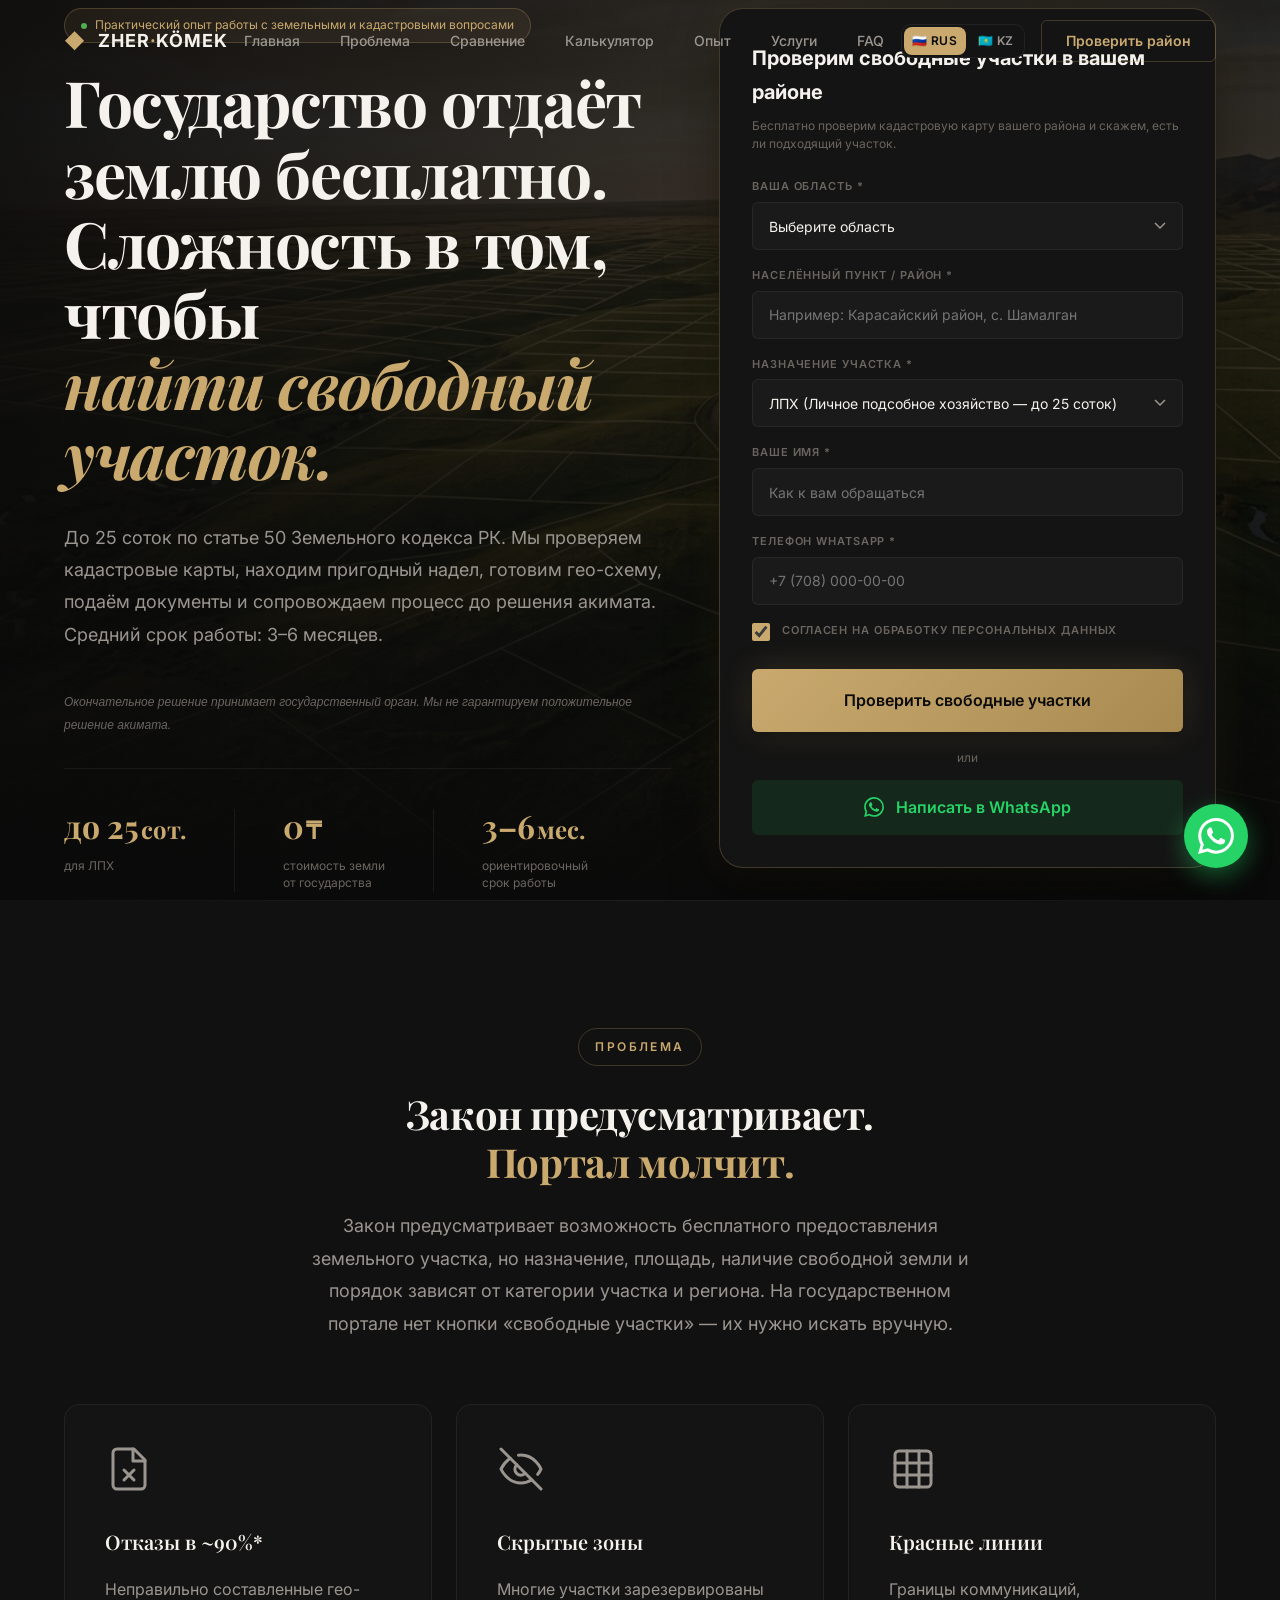
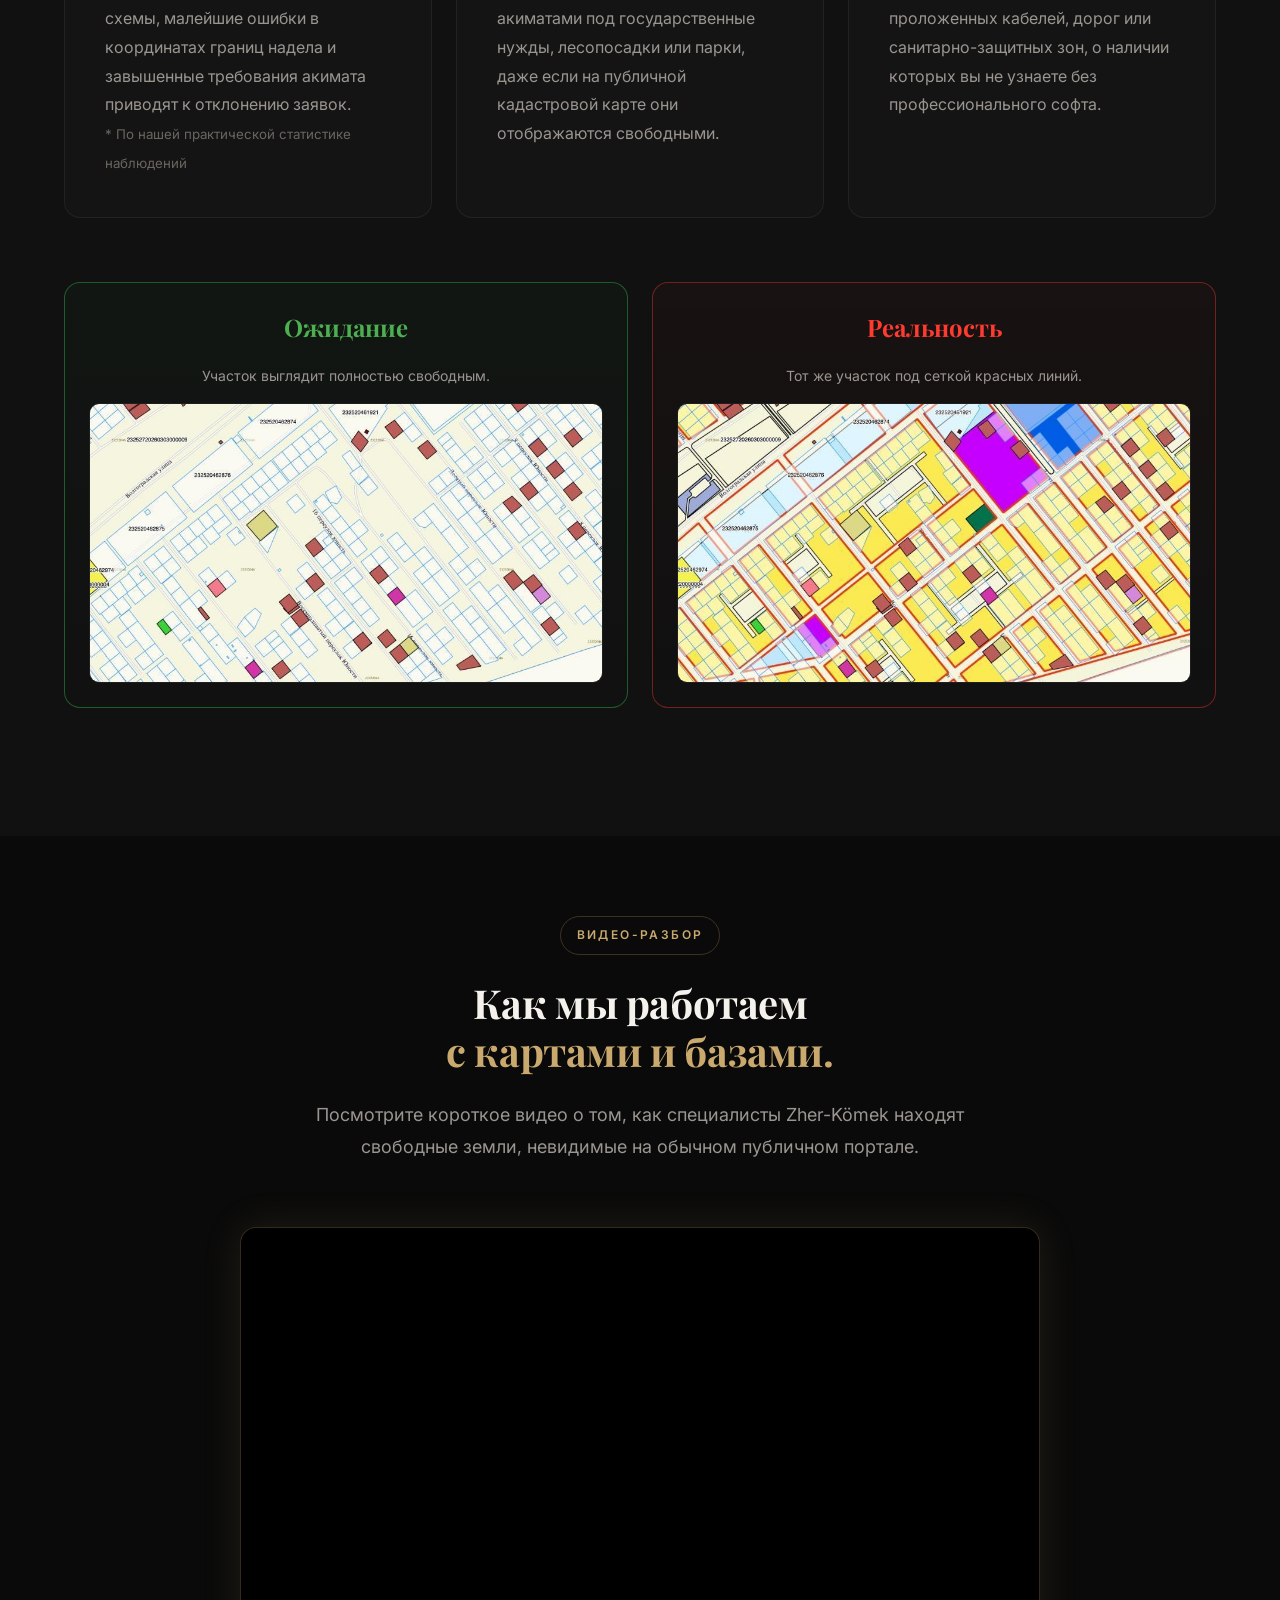
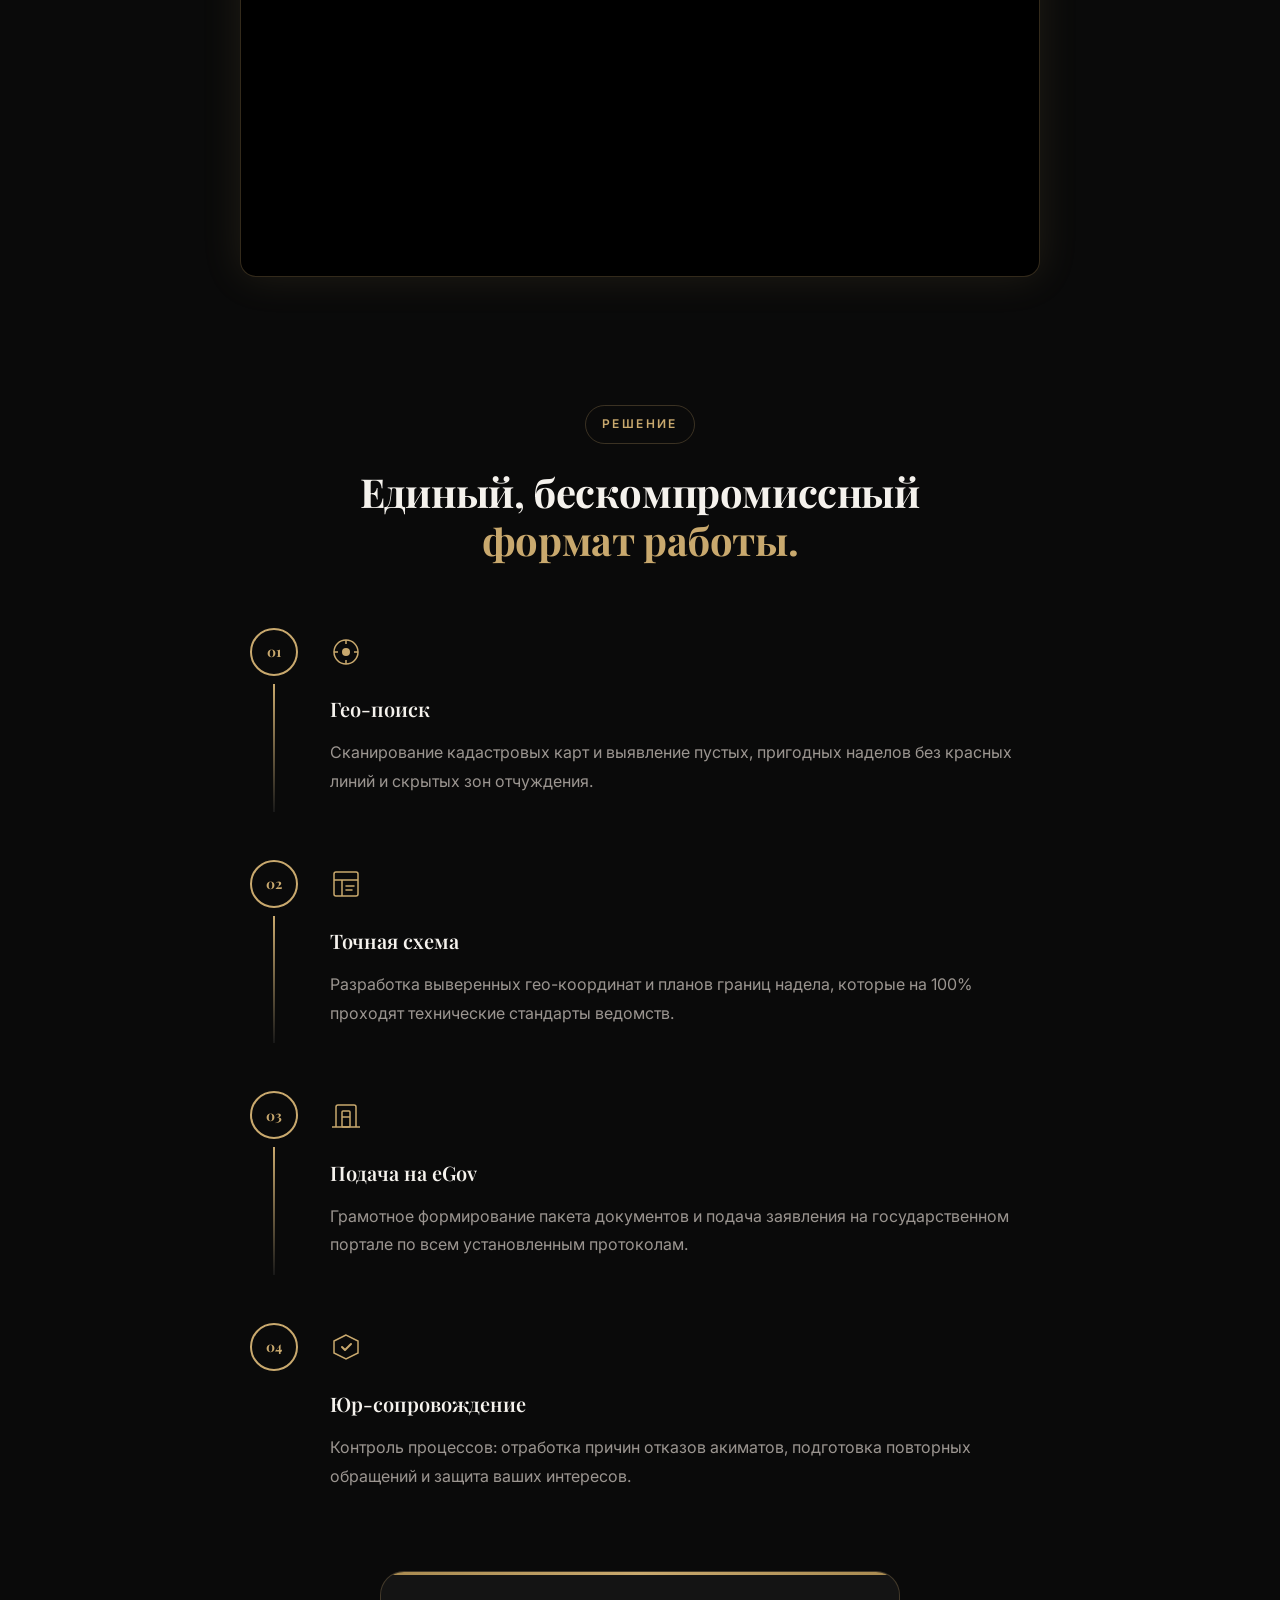
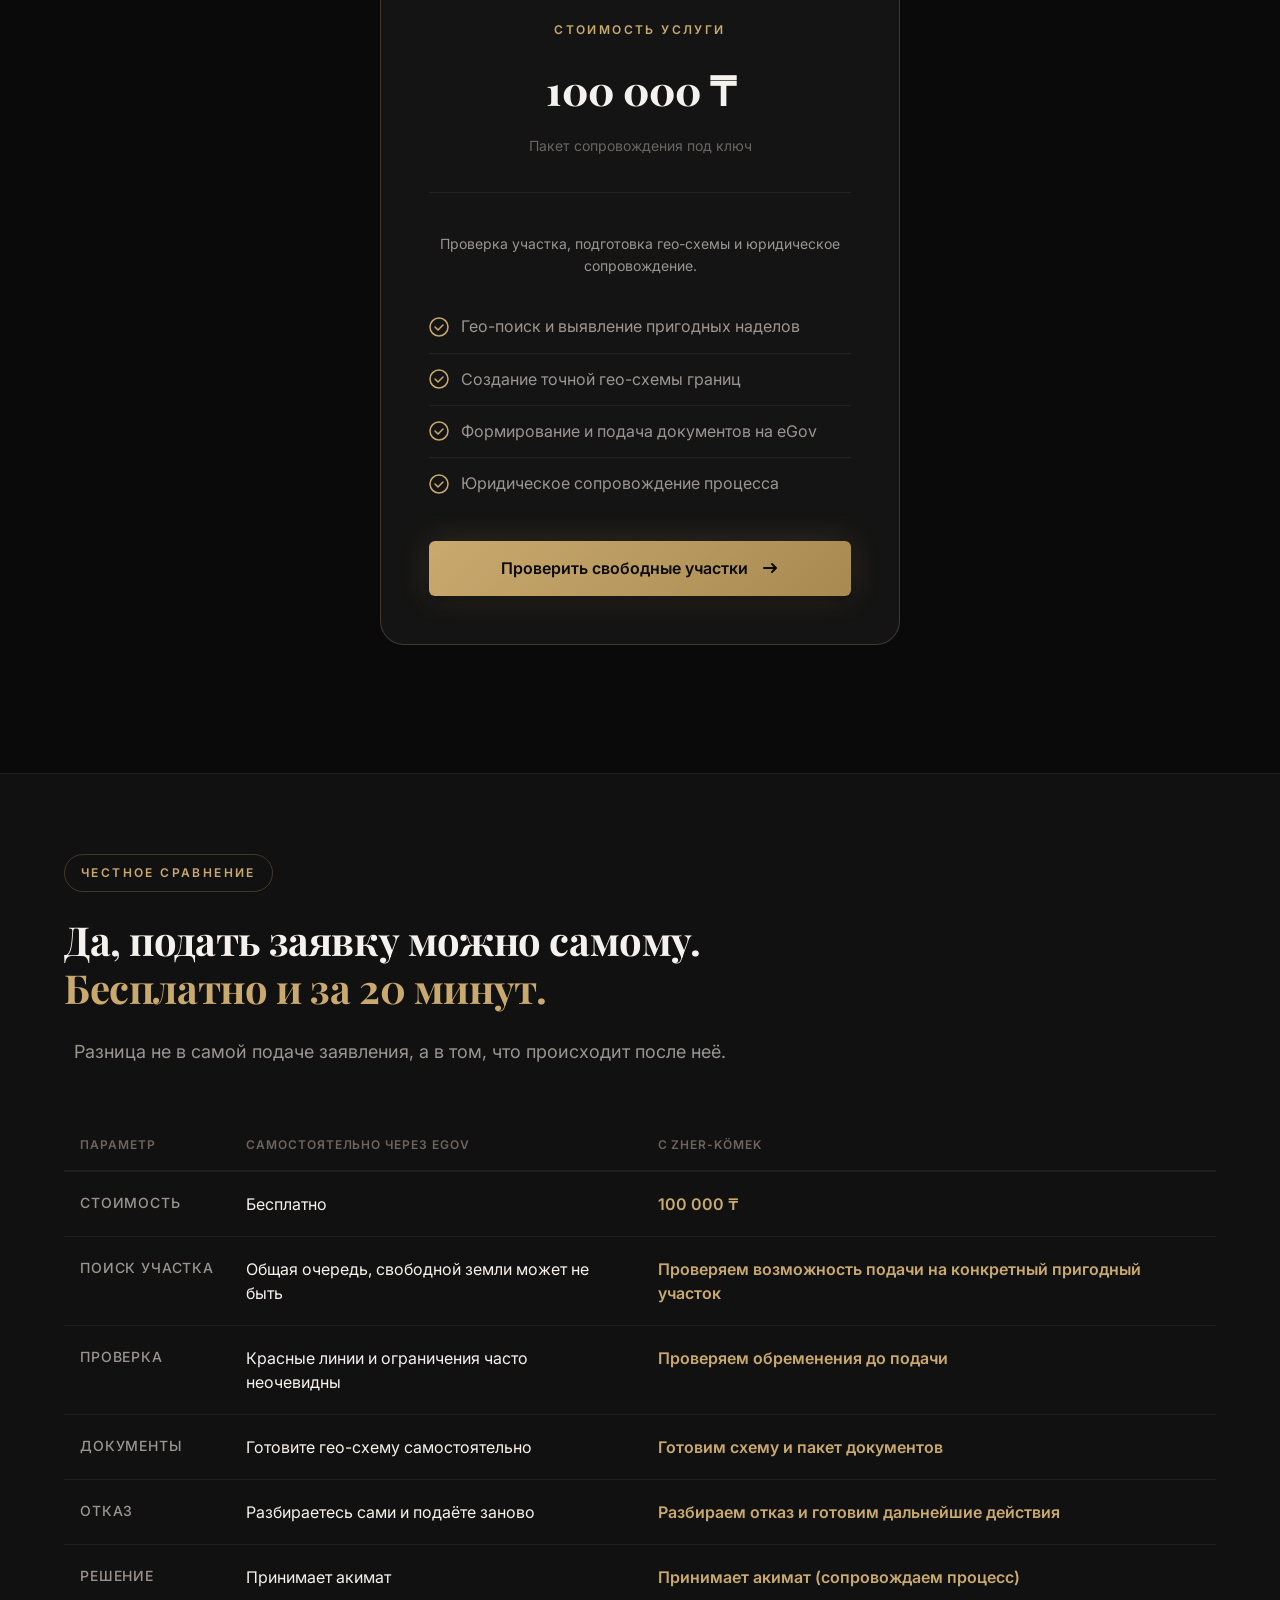
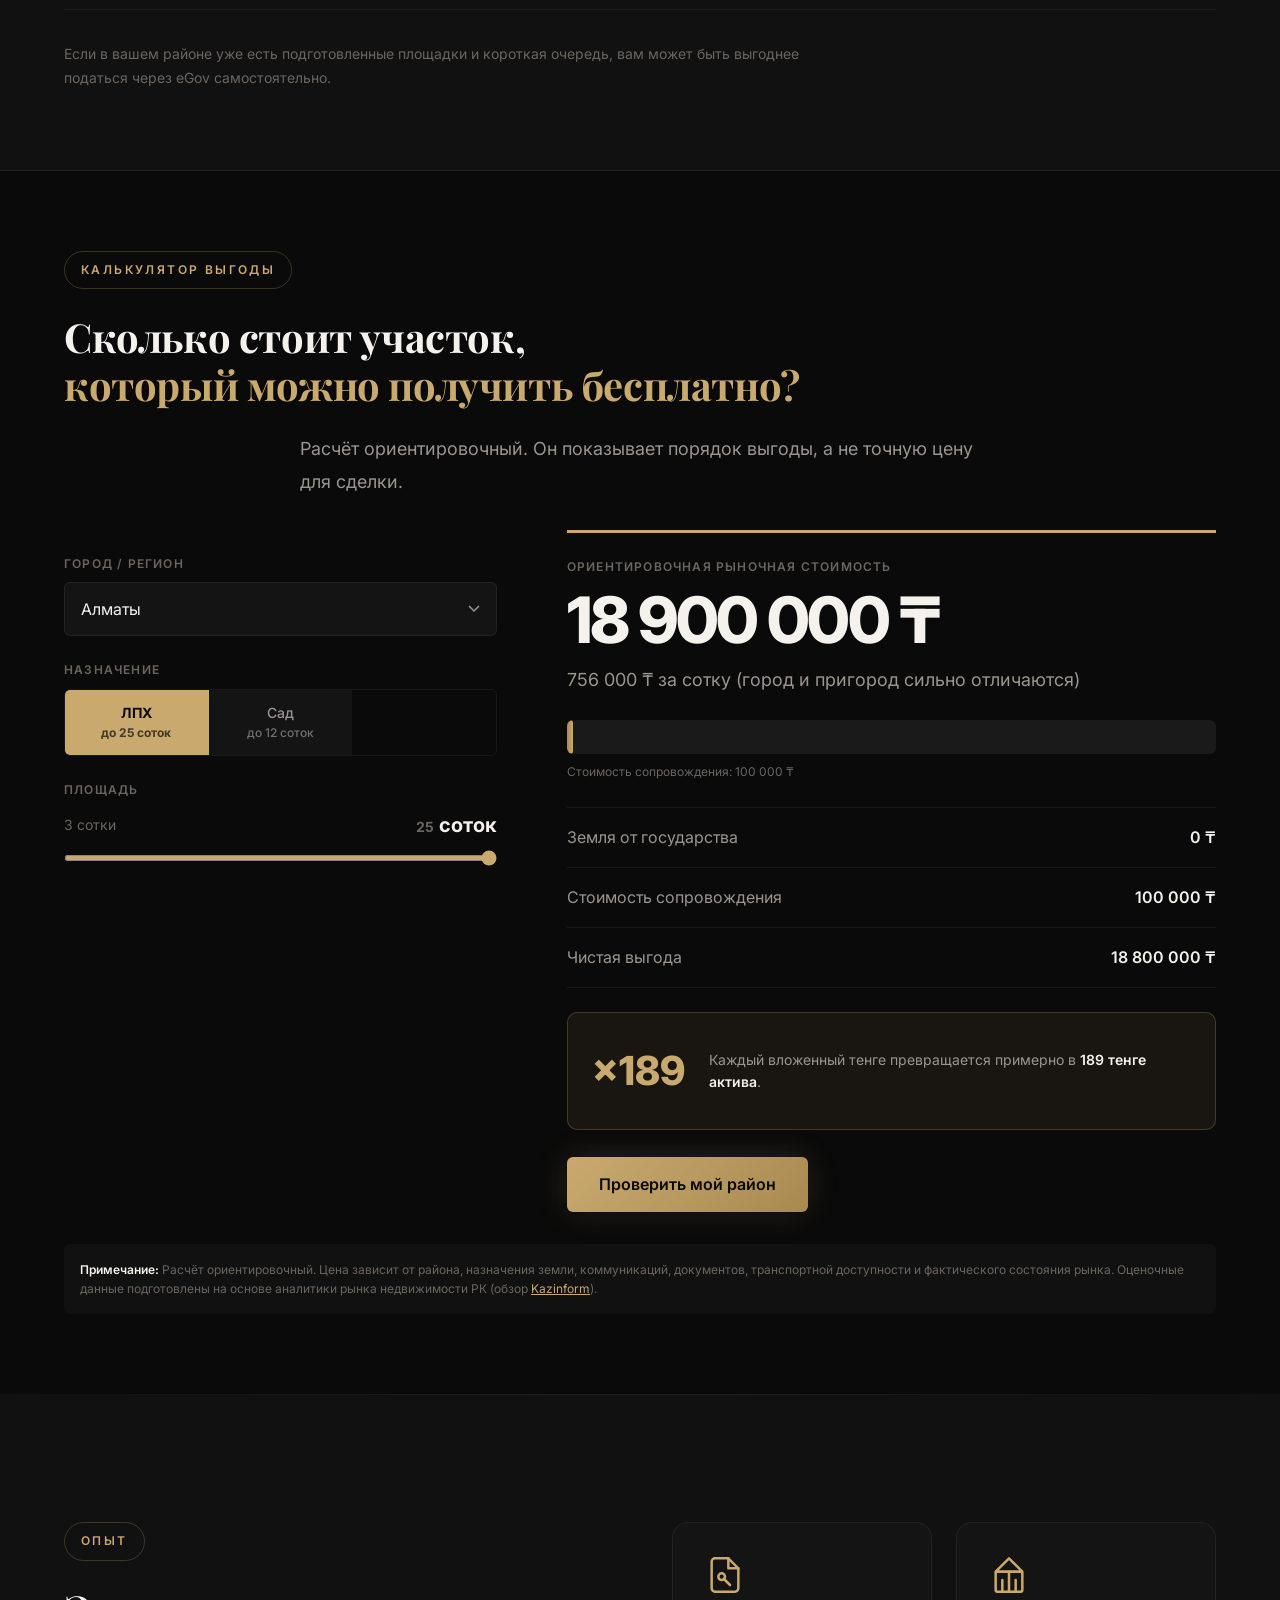
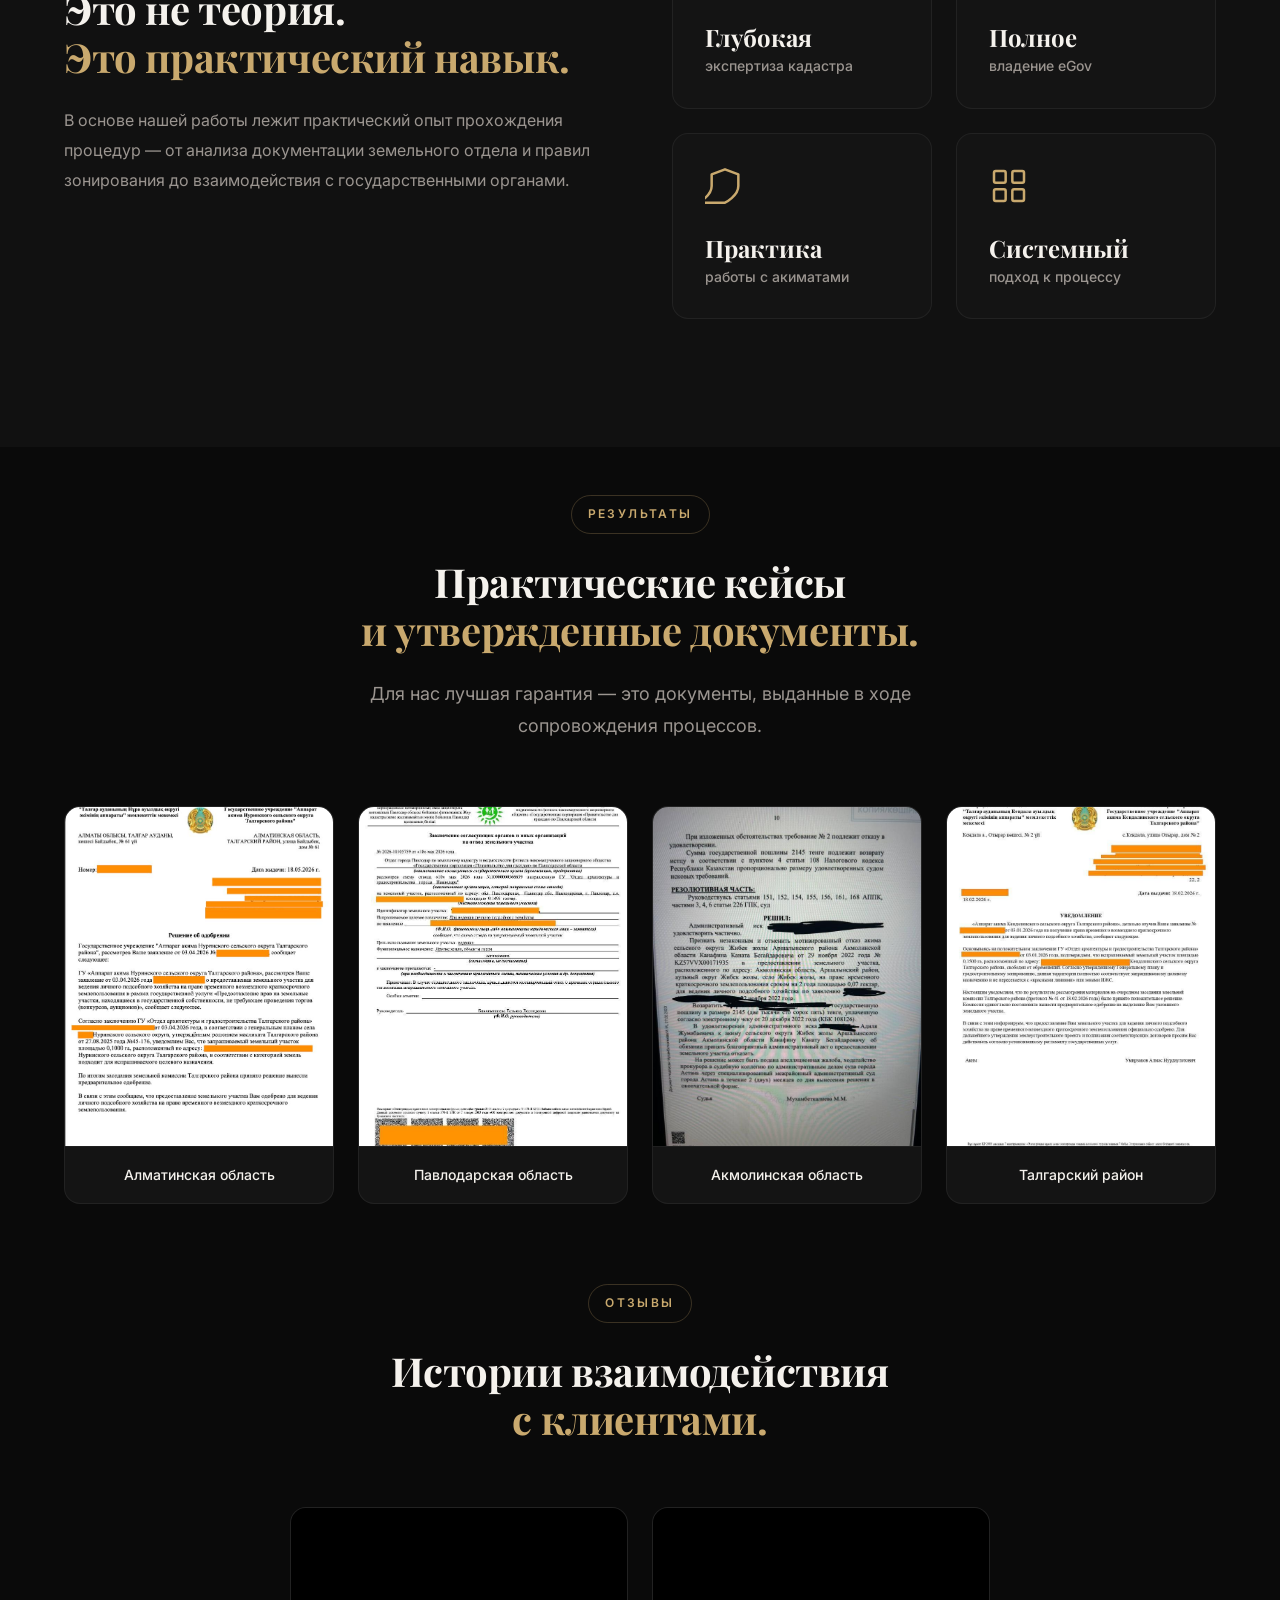
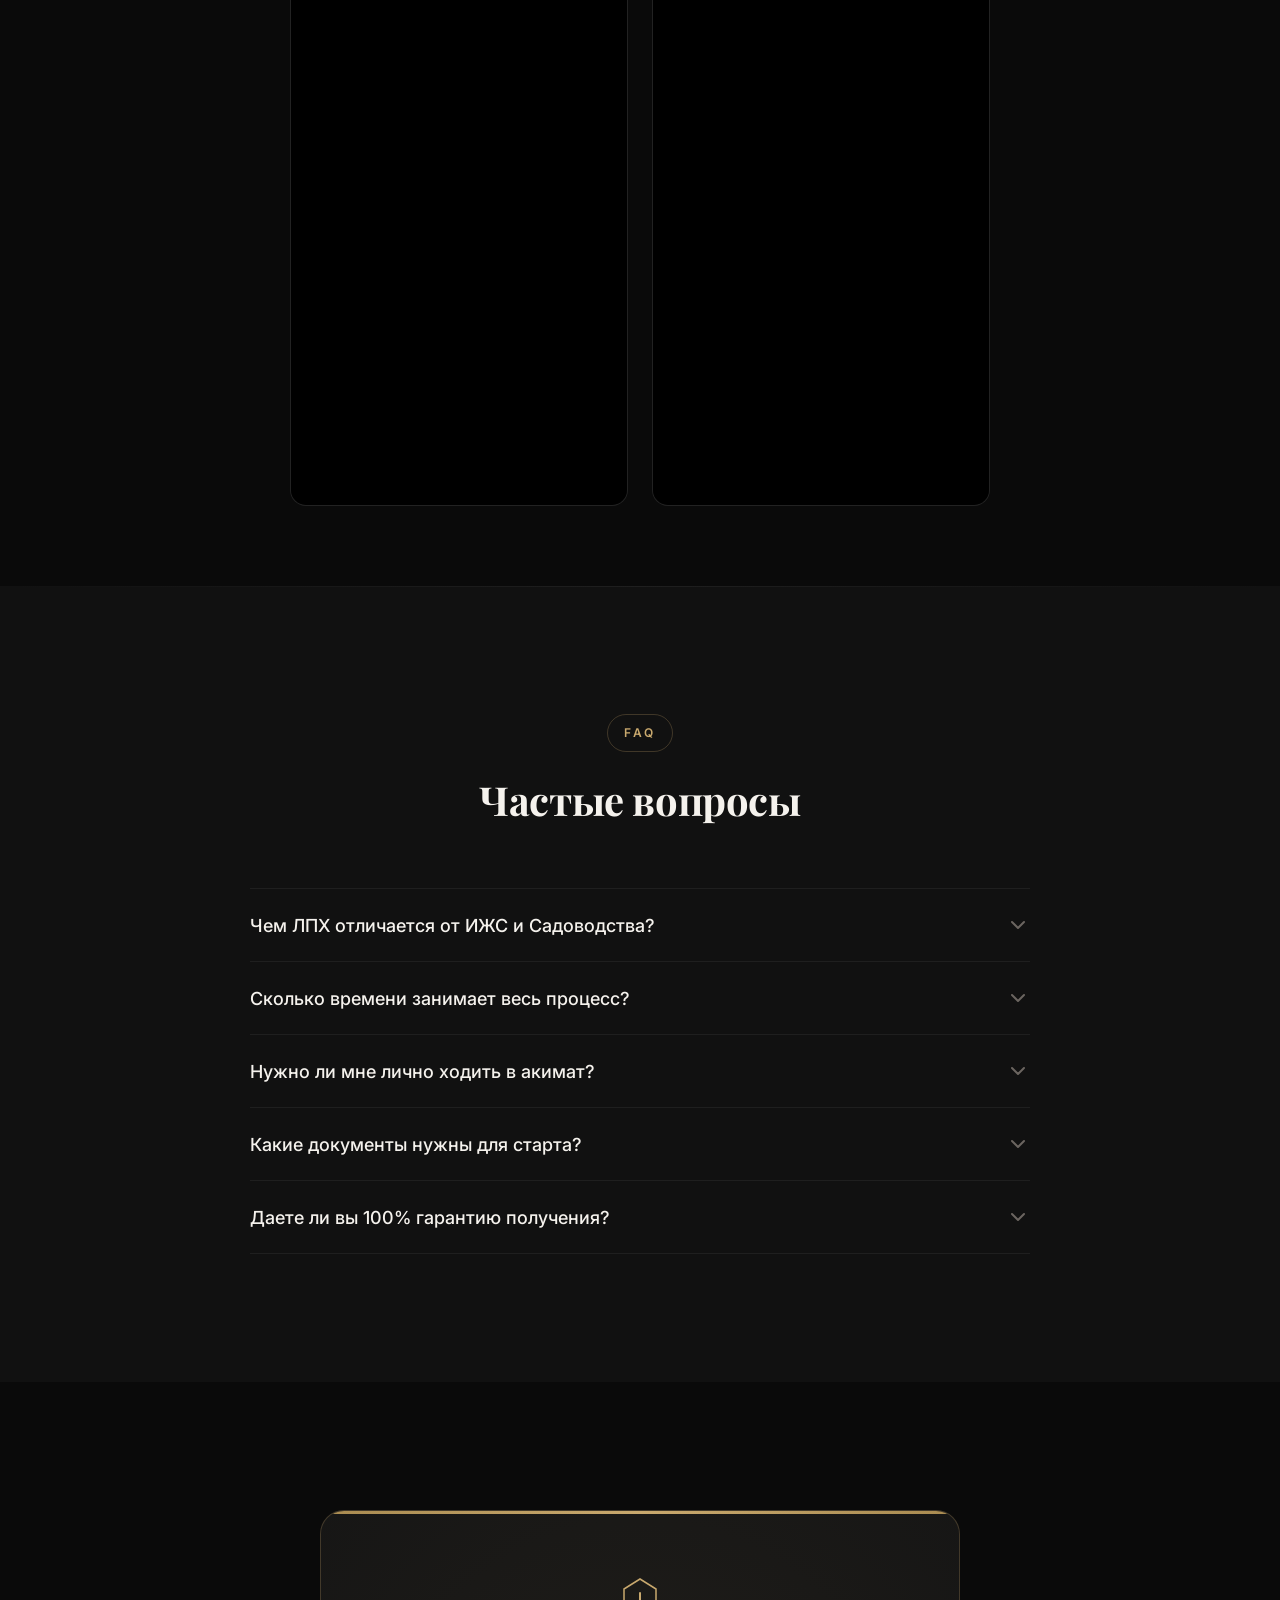
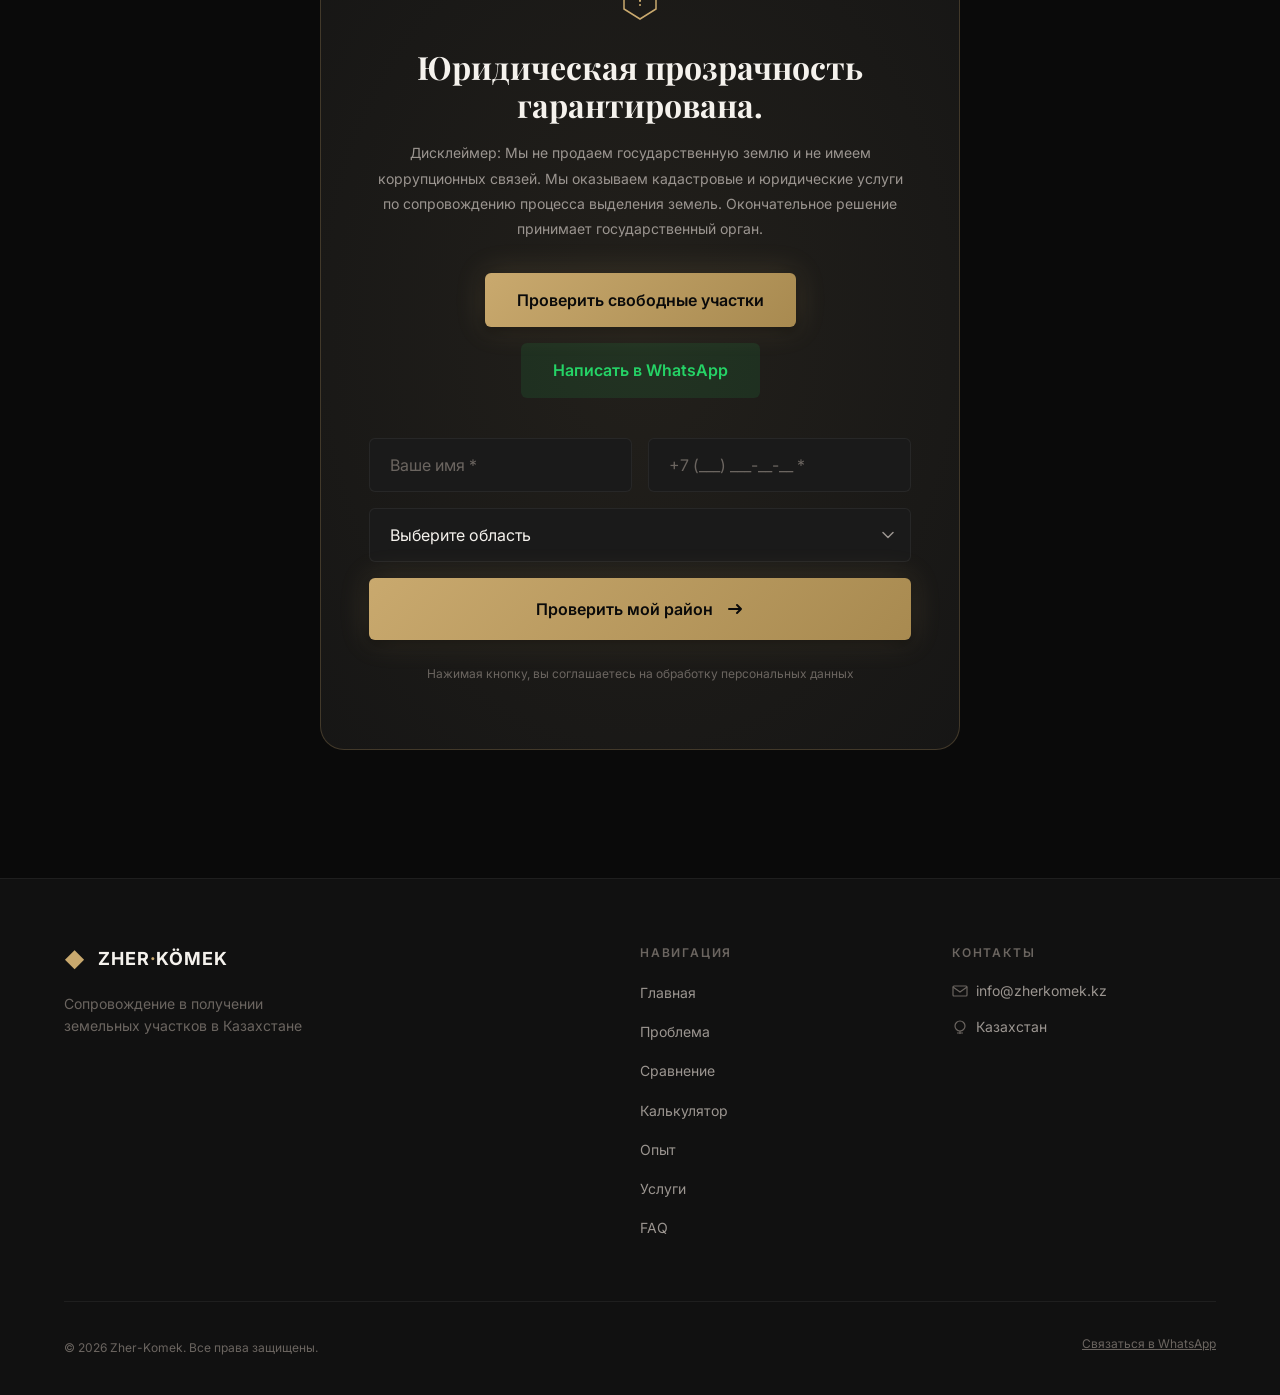
==== commit 7883aeaa: "chore: remove izhs option from forms and calc" ====
--- a/index.html
+++ b/index.html
@@ -202,7 +202,6 @@
                             <label for="hero-purpose">Назначение участка *</label>
                             <select id="hero-purpose" required>
                                 <option value="lph">ЛПХ (Личное подсобное хозяйство — до 25 соток)</option>
-                                <option value="izhs">ИЖС (Индивидуальное жилищное строительство — до 10 соток)</option>
                                 <option value="garden">Садоводство / Дача (до 12 соток)</option>
                             </select>
                         </div>
@@ -556,17 +555,16 @@
 
                     <label>Назначение</label>
                     <div class="segmented" id="purpose">
-                        <button class="active" data-type="izhs">ИЖС<br><small>до 10 соток</small></button>
-                        <button data-type="lph">ЛПХ<br><small>до 25 соток</small></button>
+                        <button class="active" data-type="lph">ЛПХ<br><small>до 25 соток</small></button>
                         <button data-type="garden">Сад<br><small>до 12 соток</small></button>
                     </div>
 
                     <label for="area">Площадь</label>
                     <div class="range-head">
                         <span>3 сотки</span>
-                        <strong class="range-value"><span id="areaValue">10</span> соток</strong>
-                    </div>
-                    <input id="area" type="range" min="3" max="10" value="10">
+                        <strong class="range-value"><span id="areaValue">25</span> соток</strong>
+                    </div>
+                    <input id="area" type="range" min="3" max="25" value="25">
                 </div>
 
                 <div class="calc-result" id="calcResult">
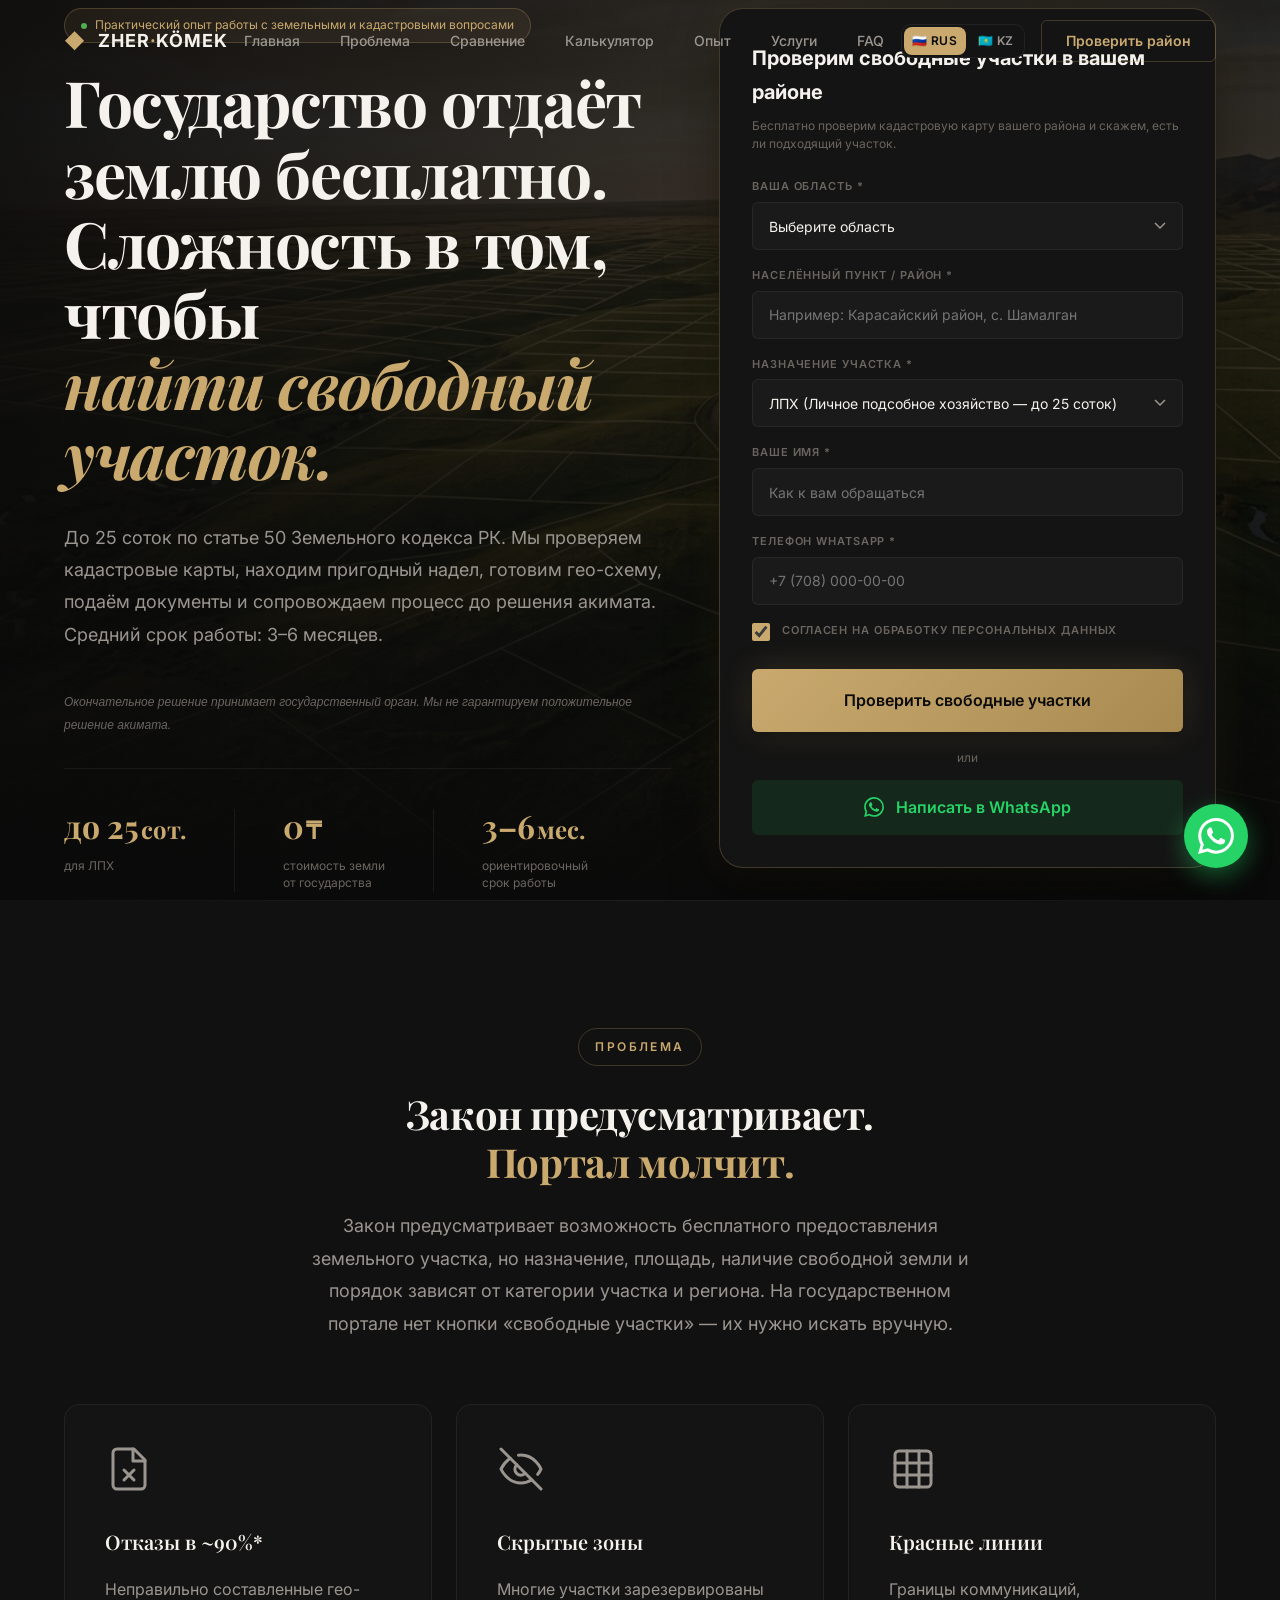
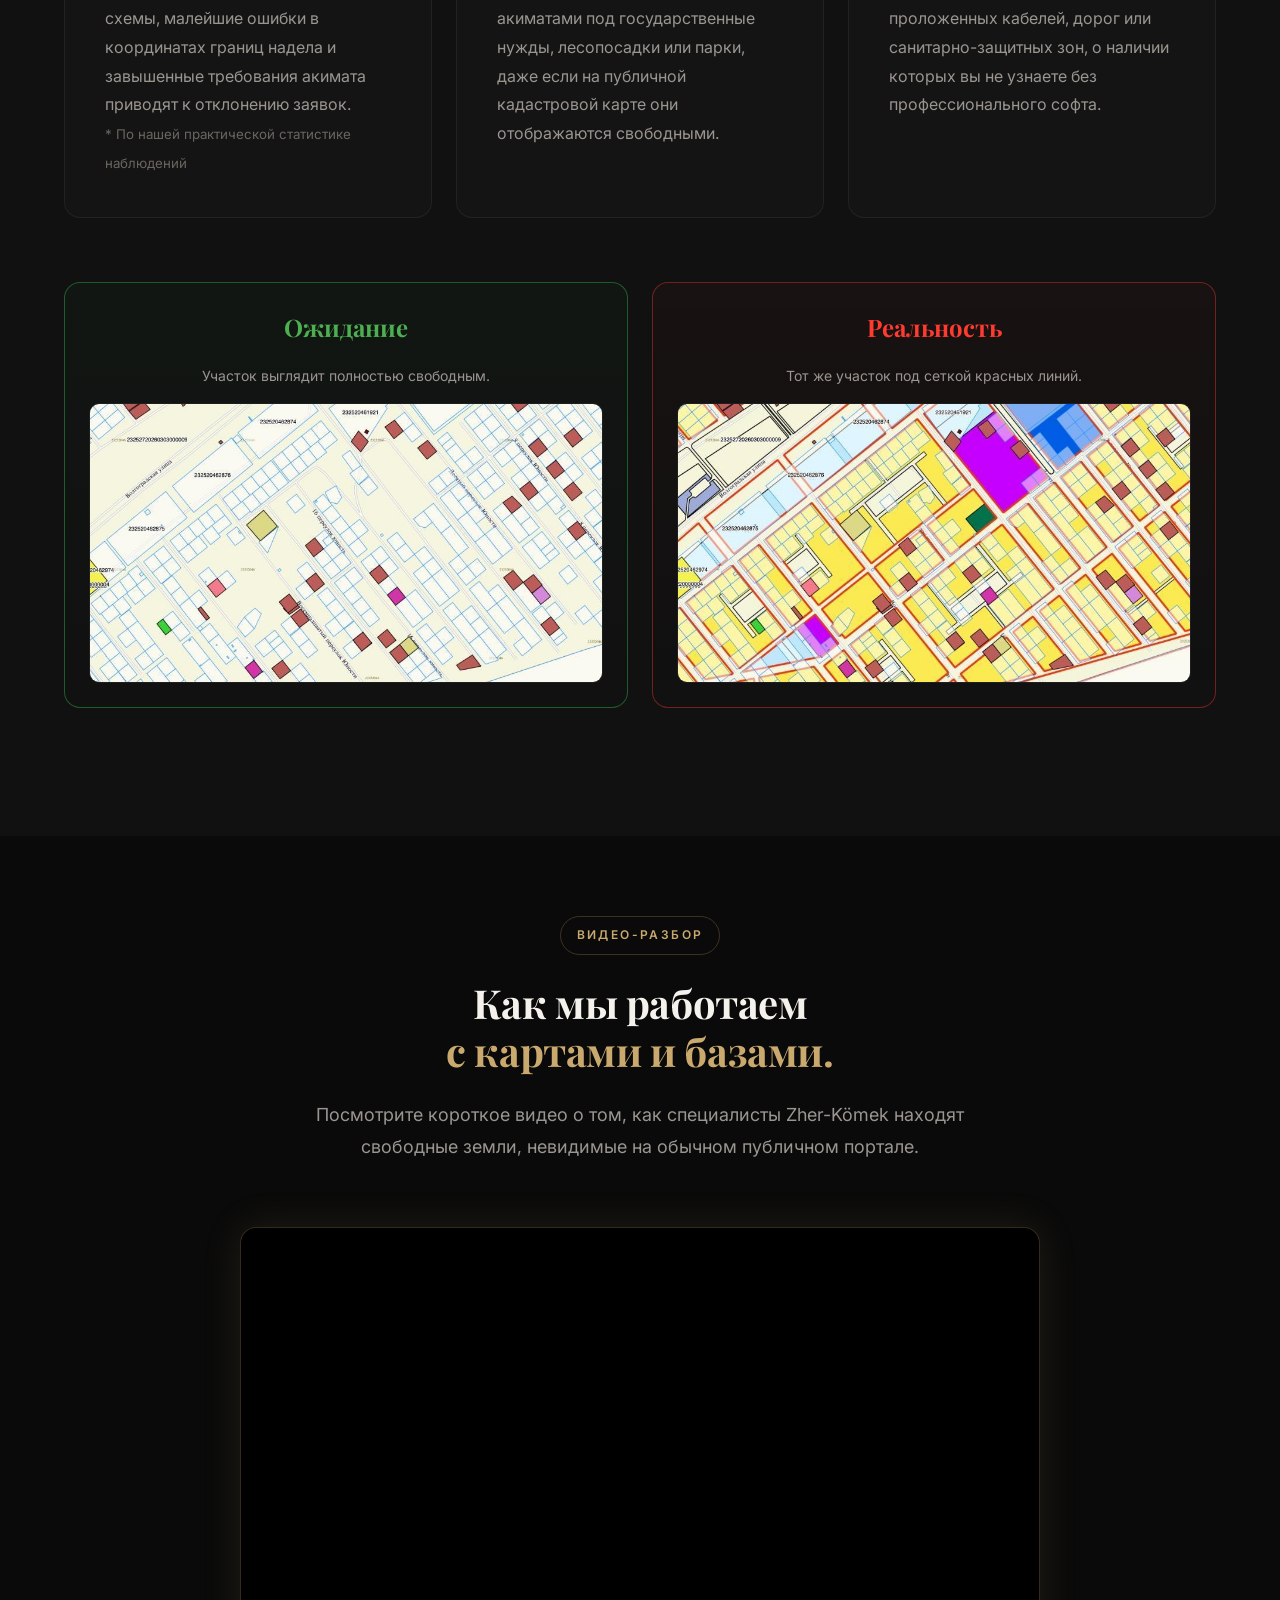
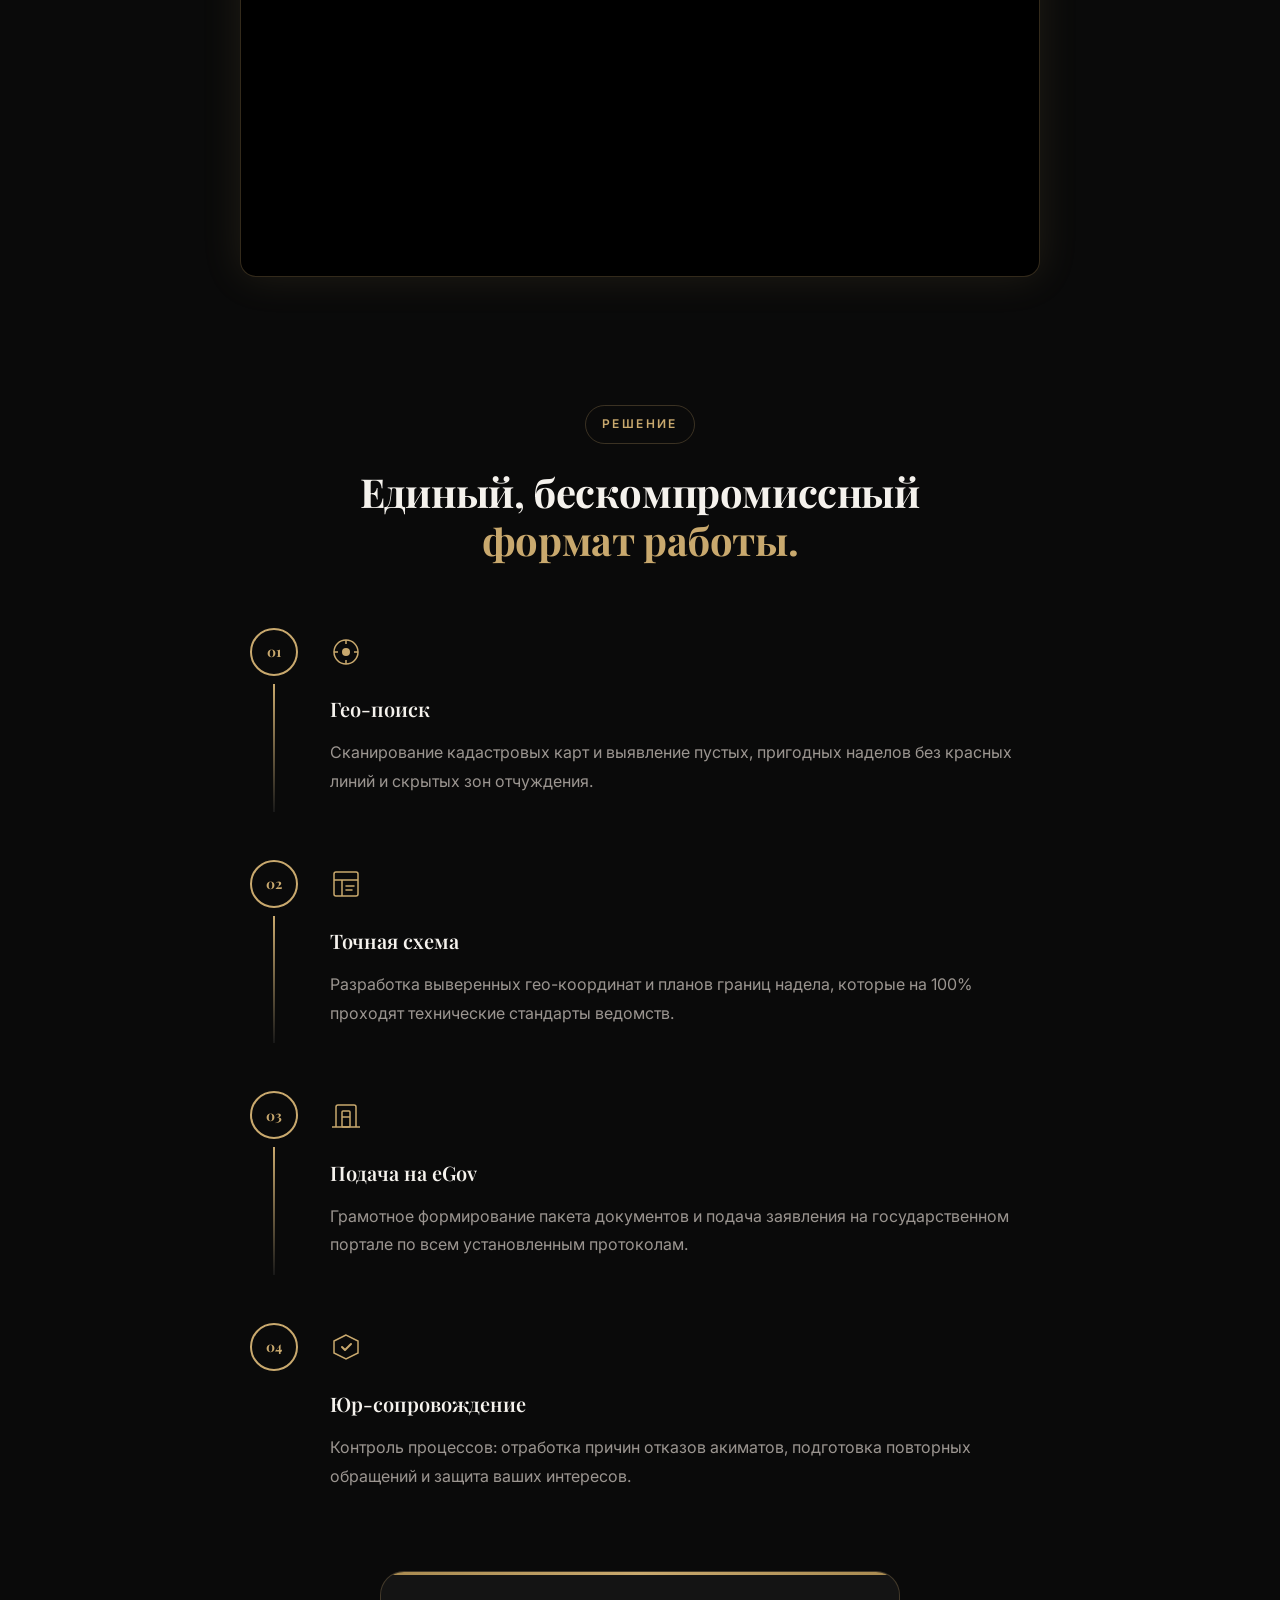
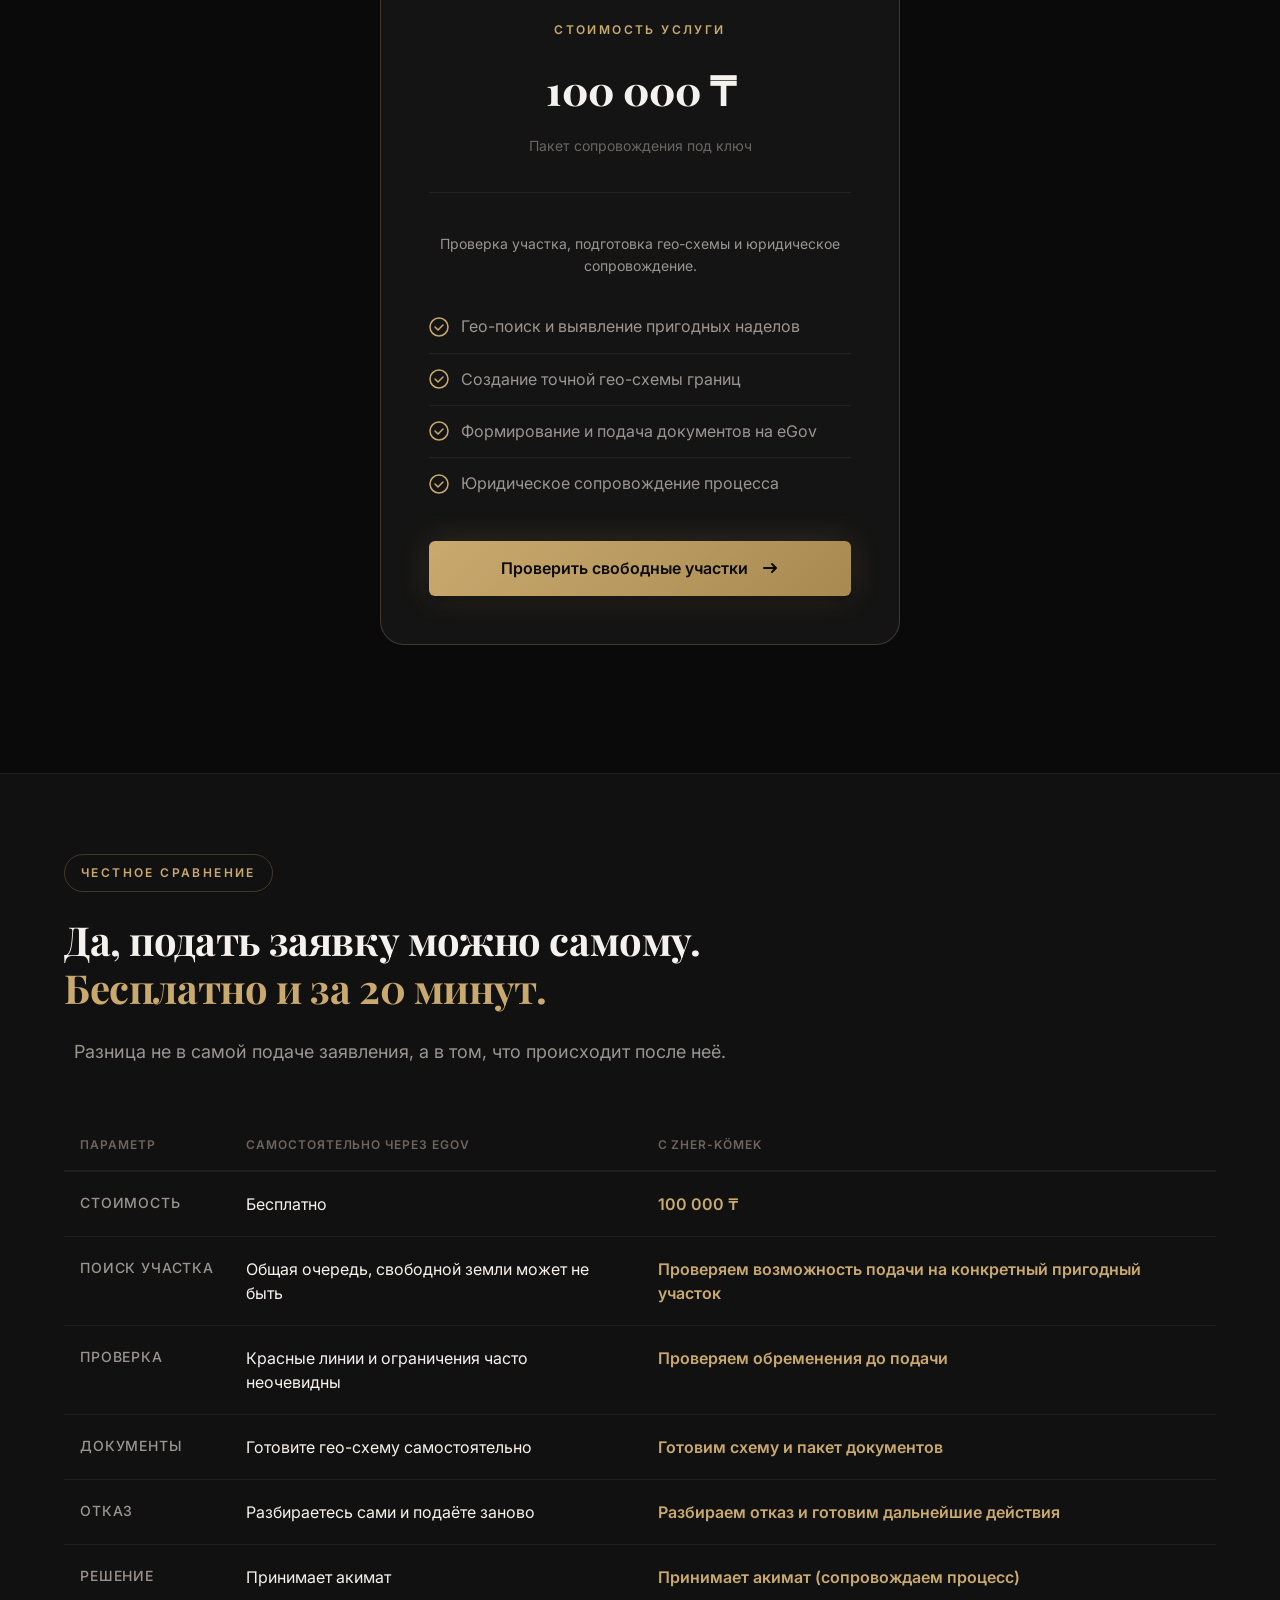
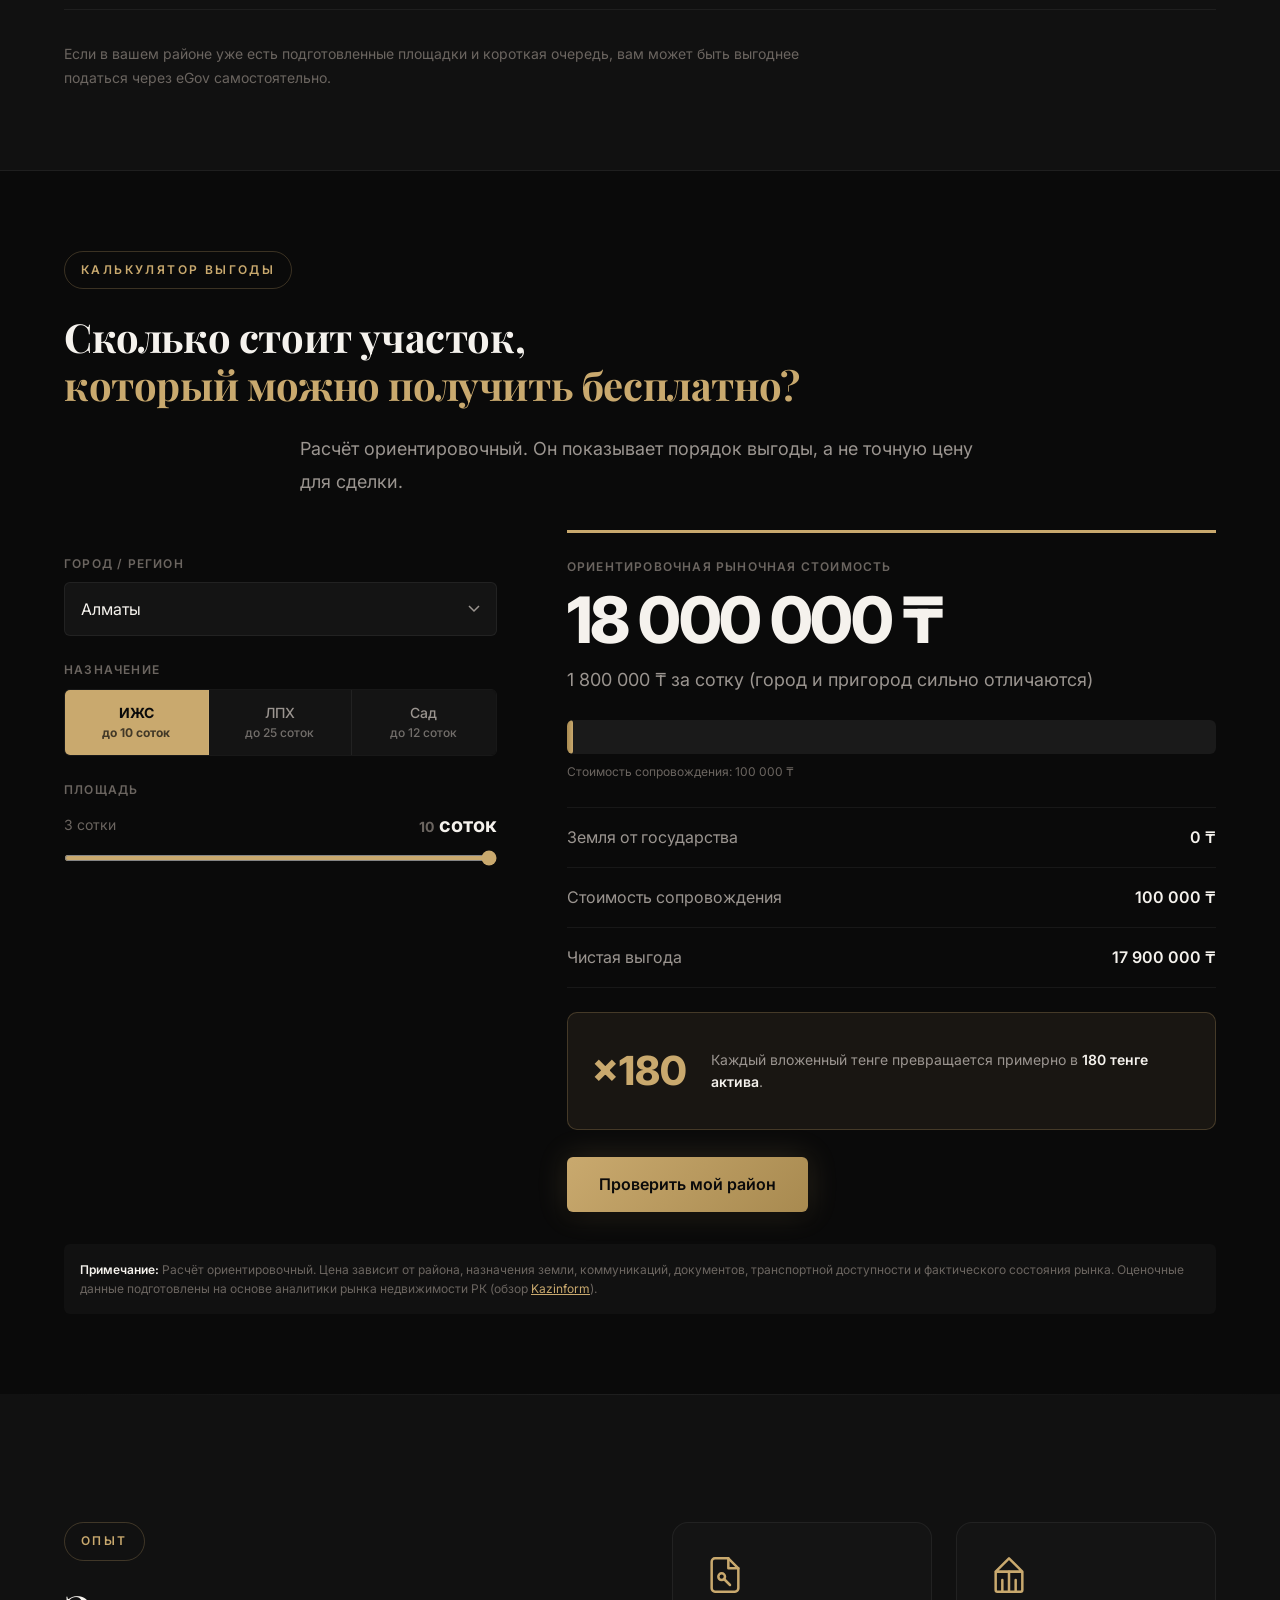
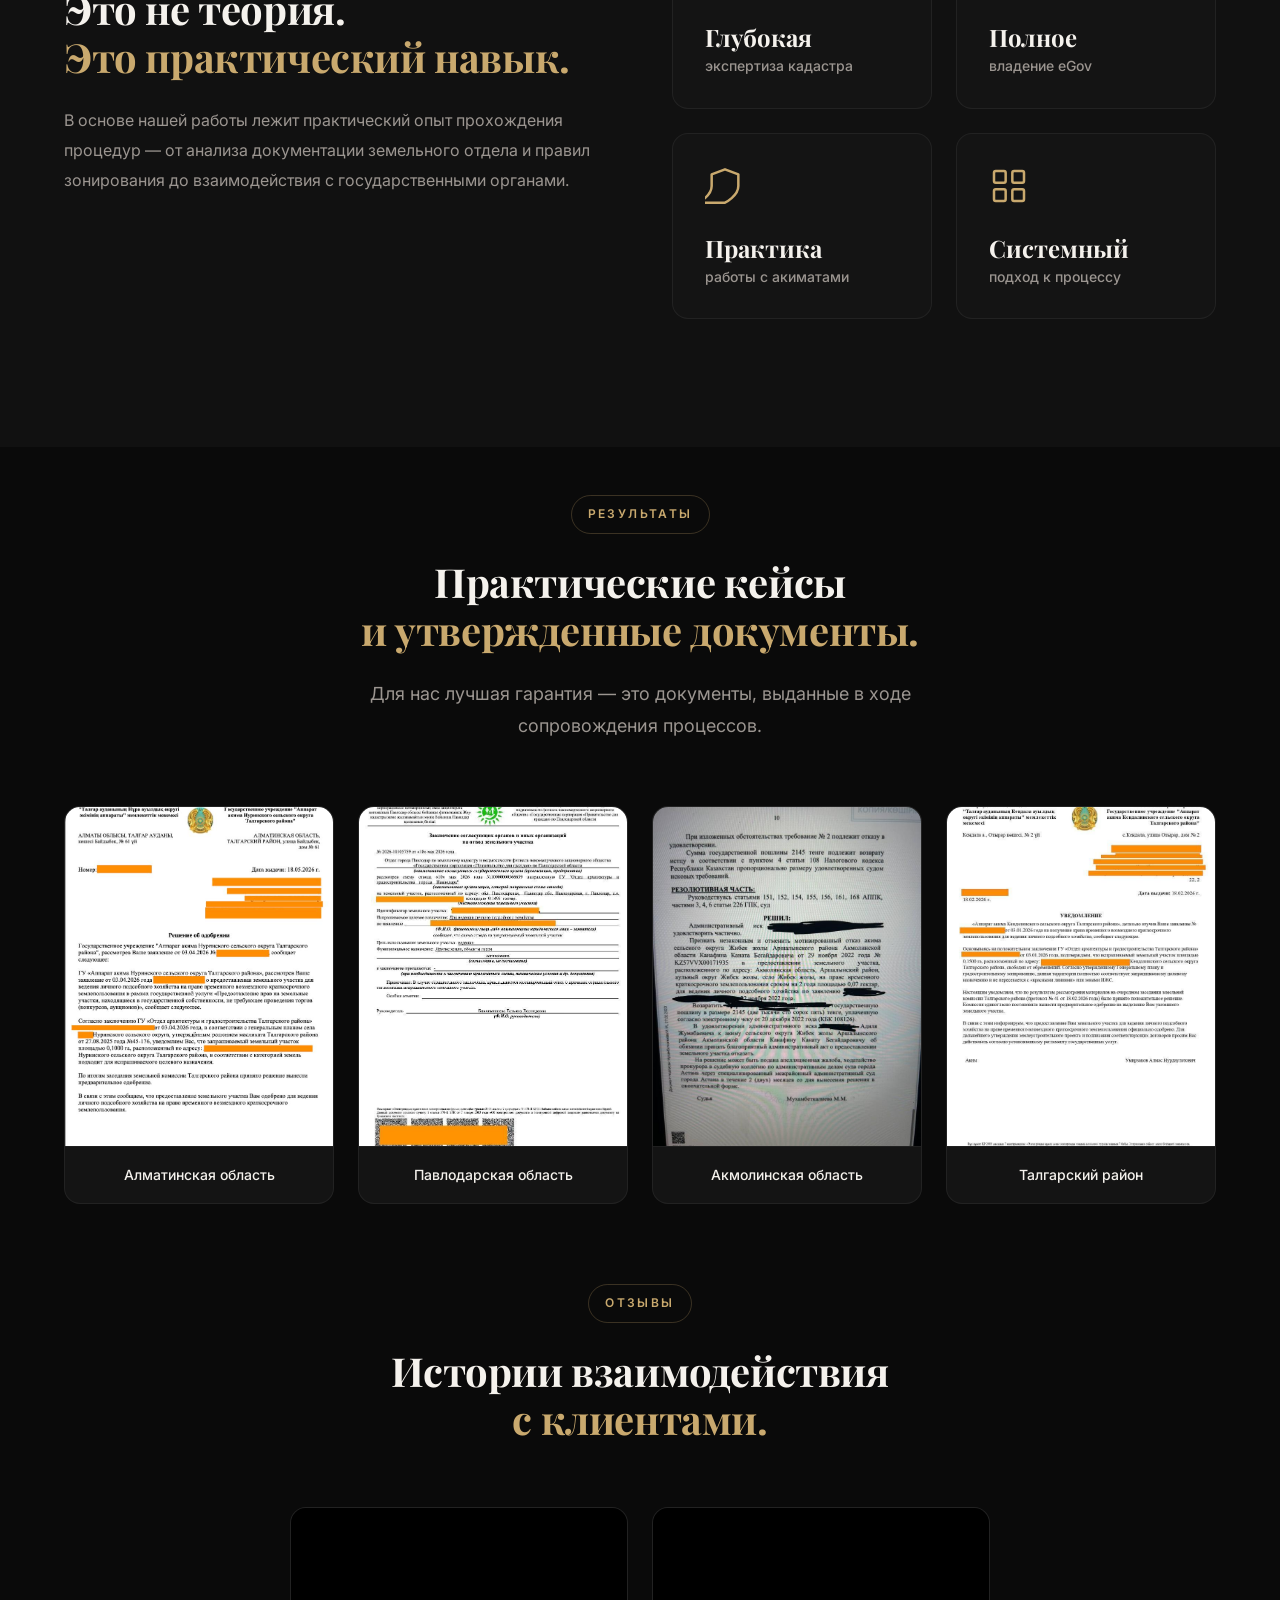
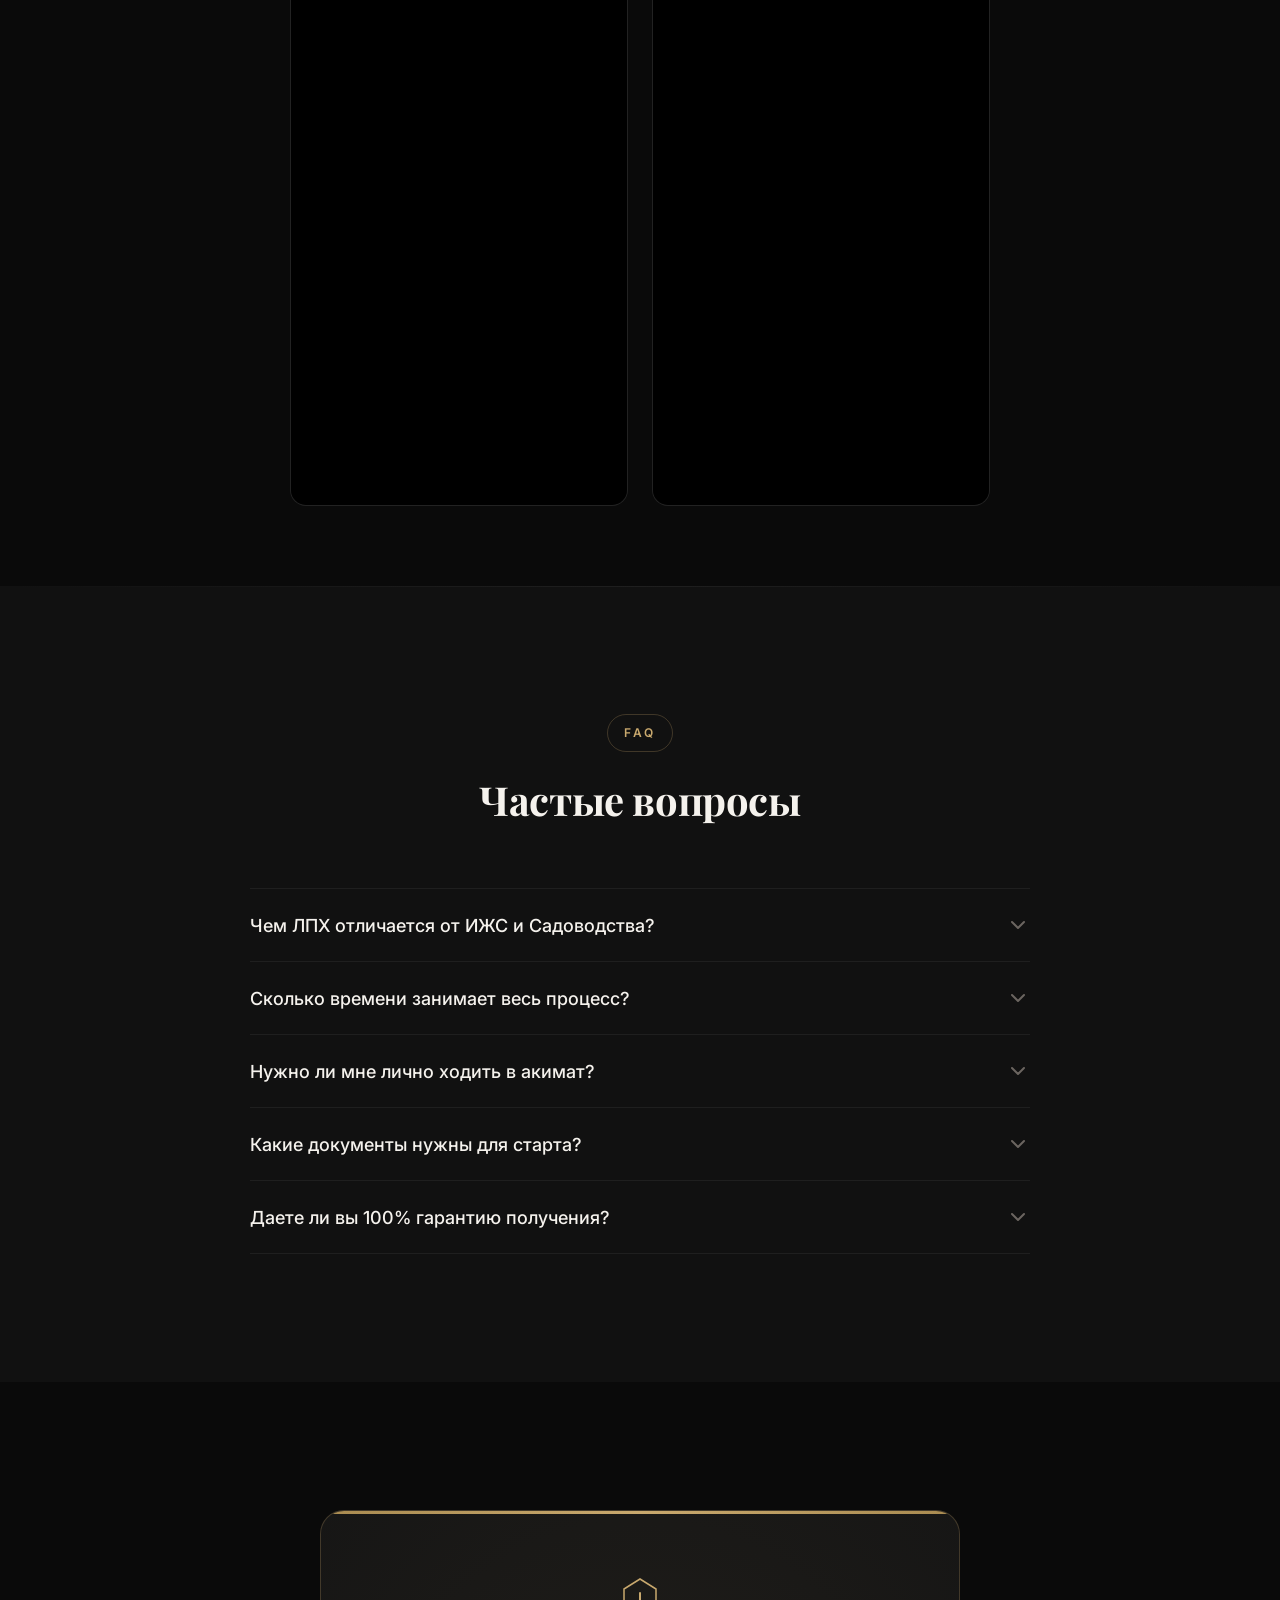
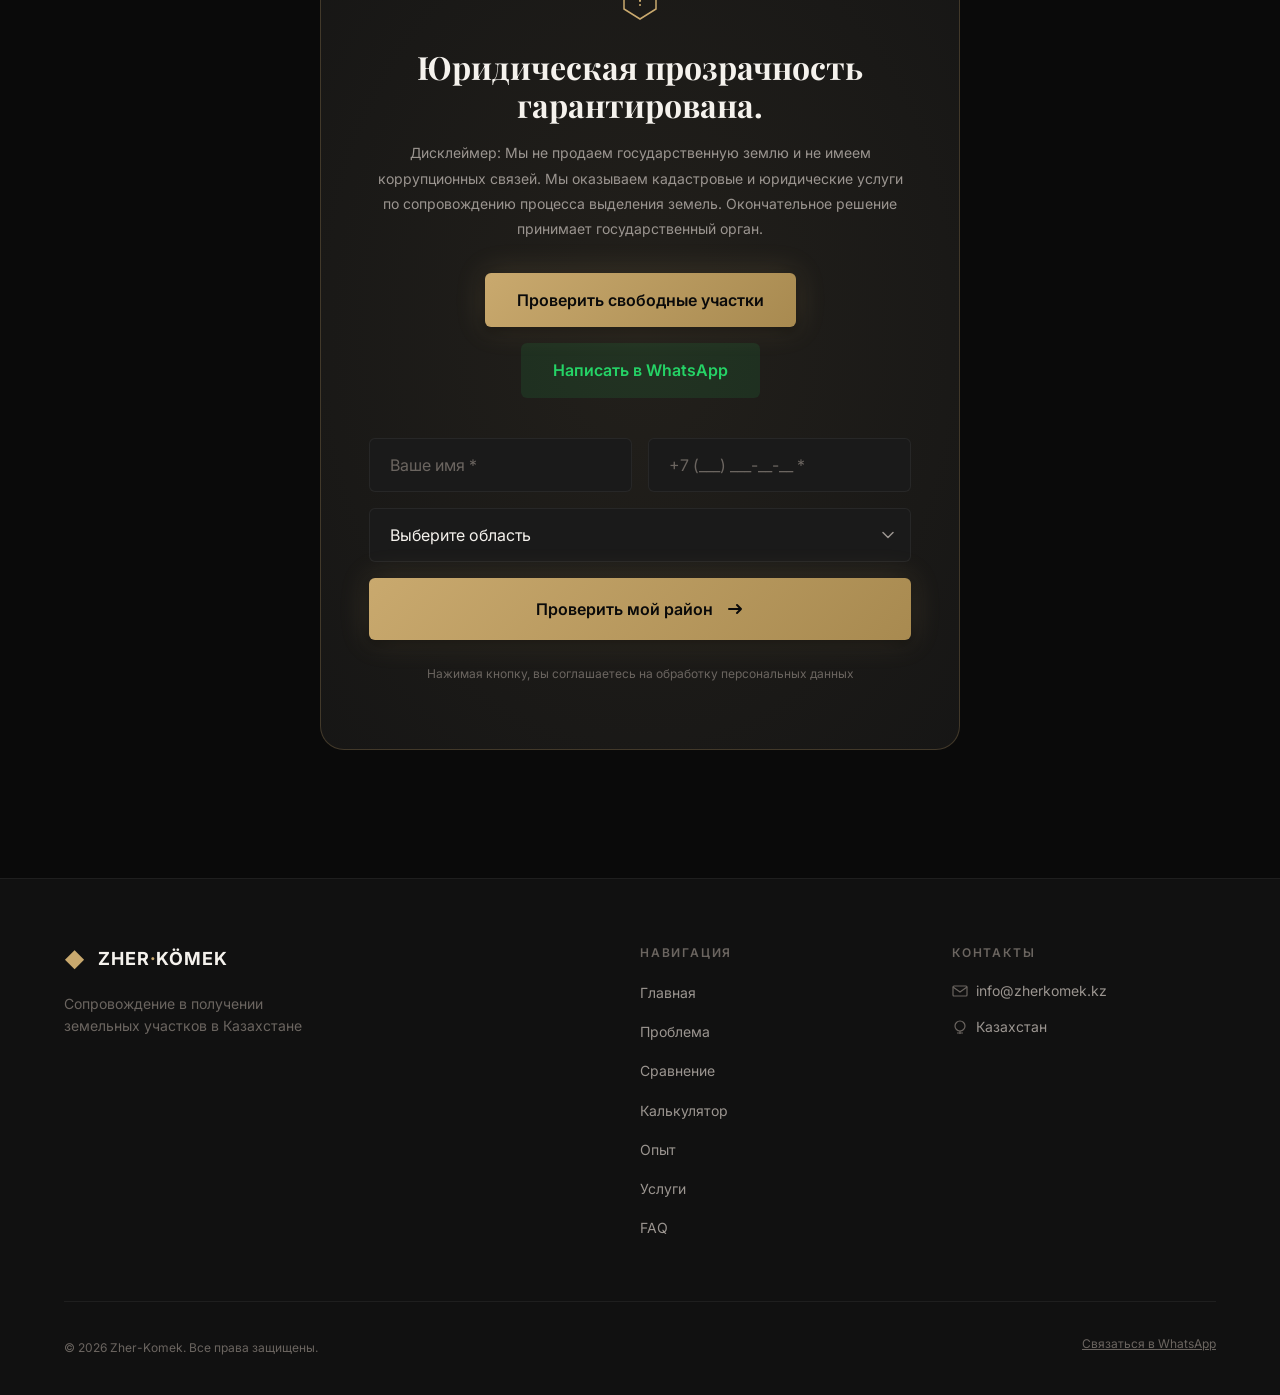
==== commit d1ad5309: "fix: restore izhs to calculator, keep removed in lead form" ====
--- a/index.html
+++ b/index.html
@@ -555,16 +555,17 @@
 
                     <label>Назначение</label>
                     <div class="segmented" id="purpose">
-                        <button class="active" data-type="lph">ЛПХ<br><small>до 25 соток</small></button>
+                        <button class="active" data-type="izhs">ИЖС<br><small>до 10 соток</small></button>
+                        <button data-type="lph">ЛПХ<br><small>до 25 соток</small></button>
                         <button data-type="garden">Сад<br><small>до 12 соток</small></button>
                     </div>
 
                     <label for="area">Площадь</label>
                     <div class="range-head">
                         <span>3 сотки</span>
-                        <strong class="range-value"><span id="areaValue">25</span> соток</strong>
-                    </div>
-                    <input id="area" type="range" min="3" max="25" value="25">
+                        <strong class="range-value"><span id="areaValue">10</span> соток</strong>
+                    </div>
+                    <input id="area" type="range" min="3" max="10" value="10">
                 </div>
 
                 <div class="calc-result" id="calcResult">
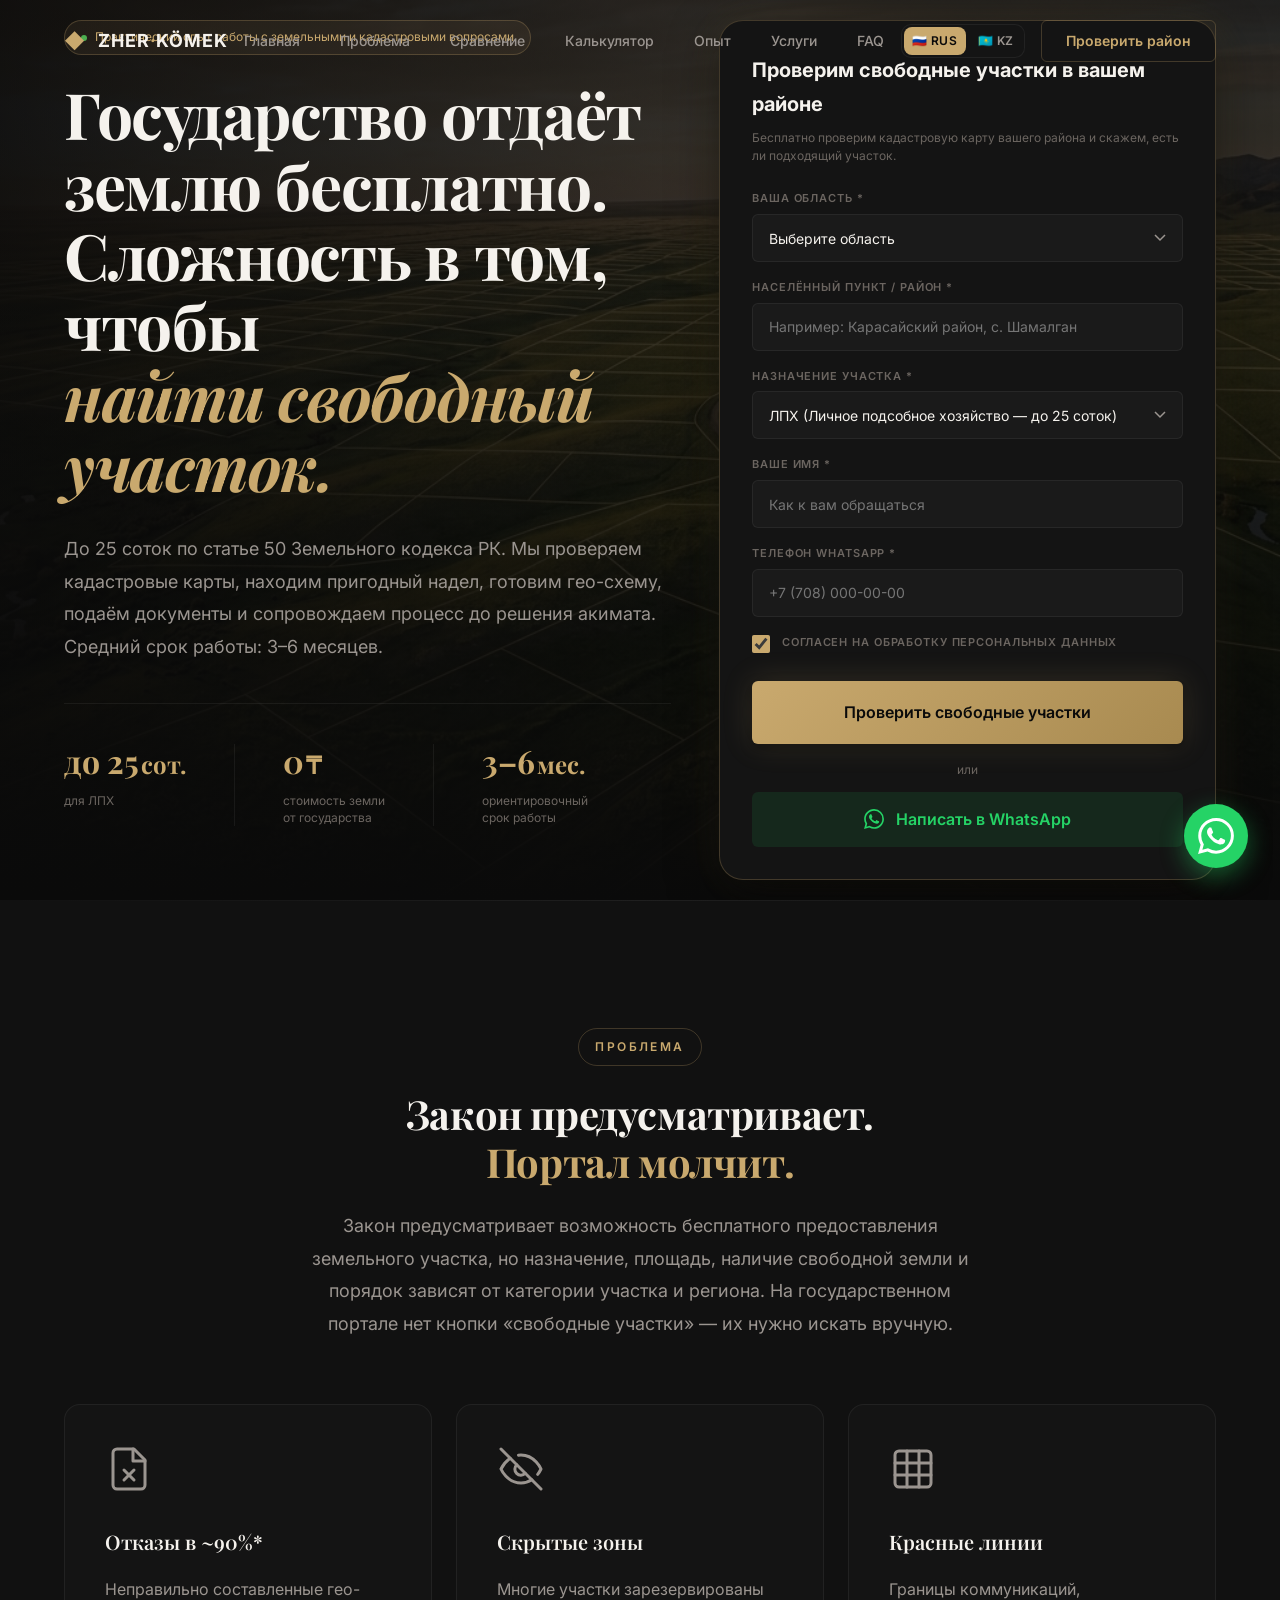
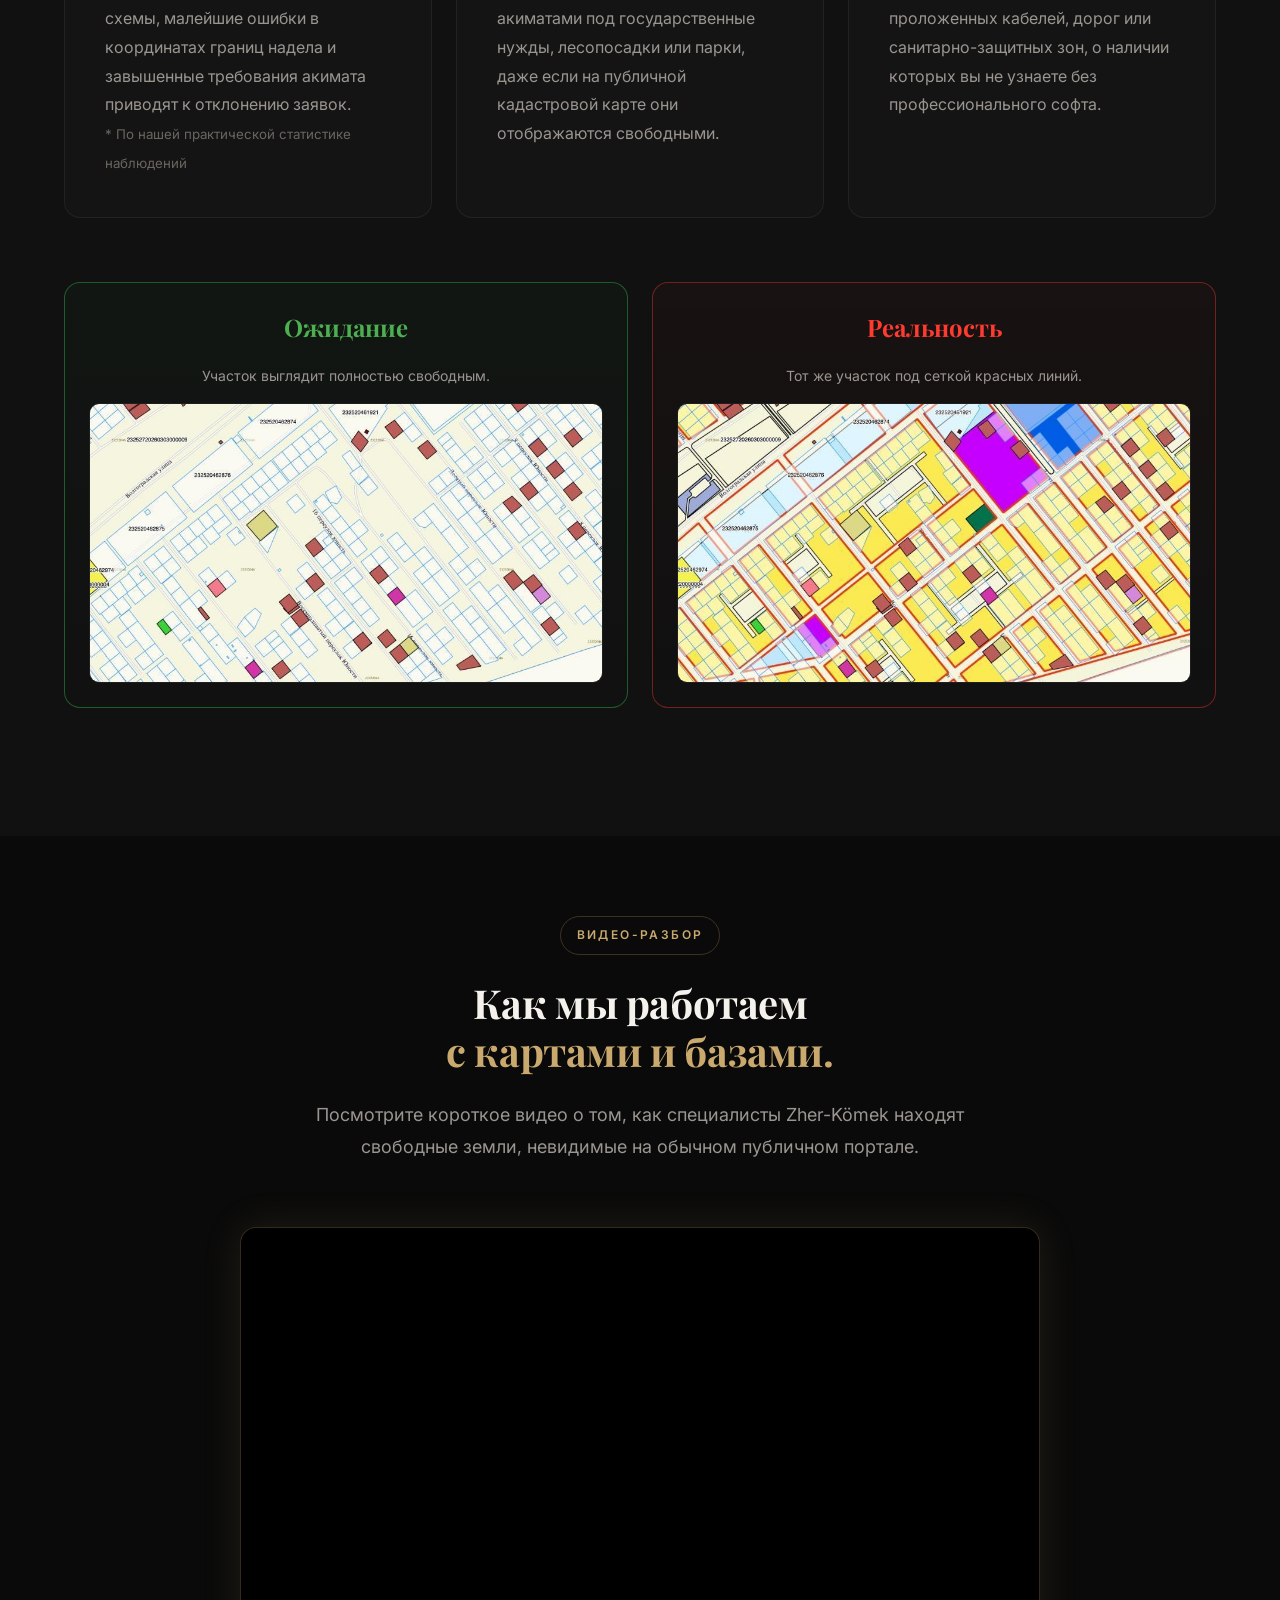
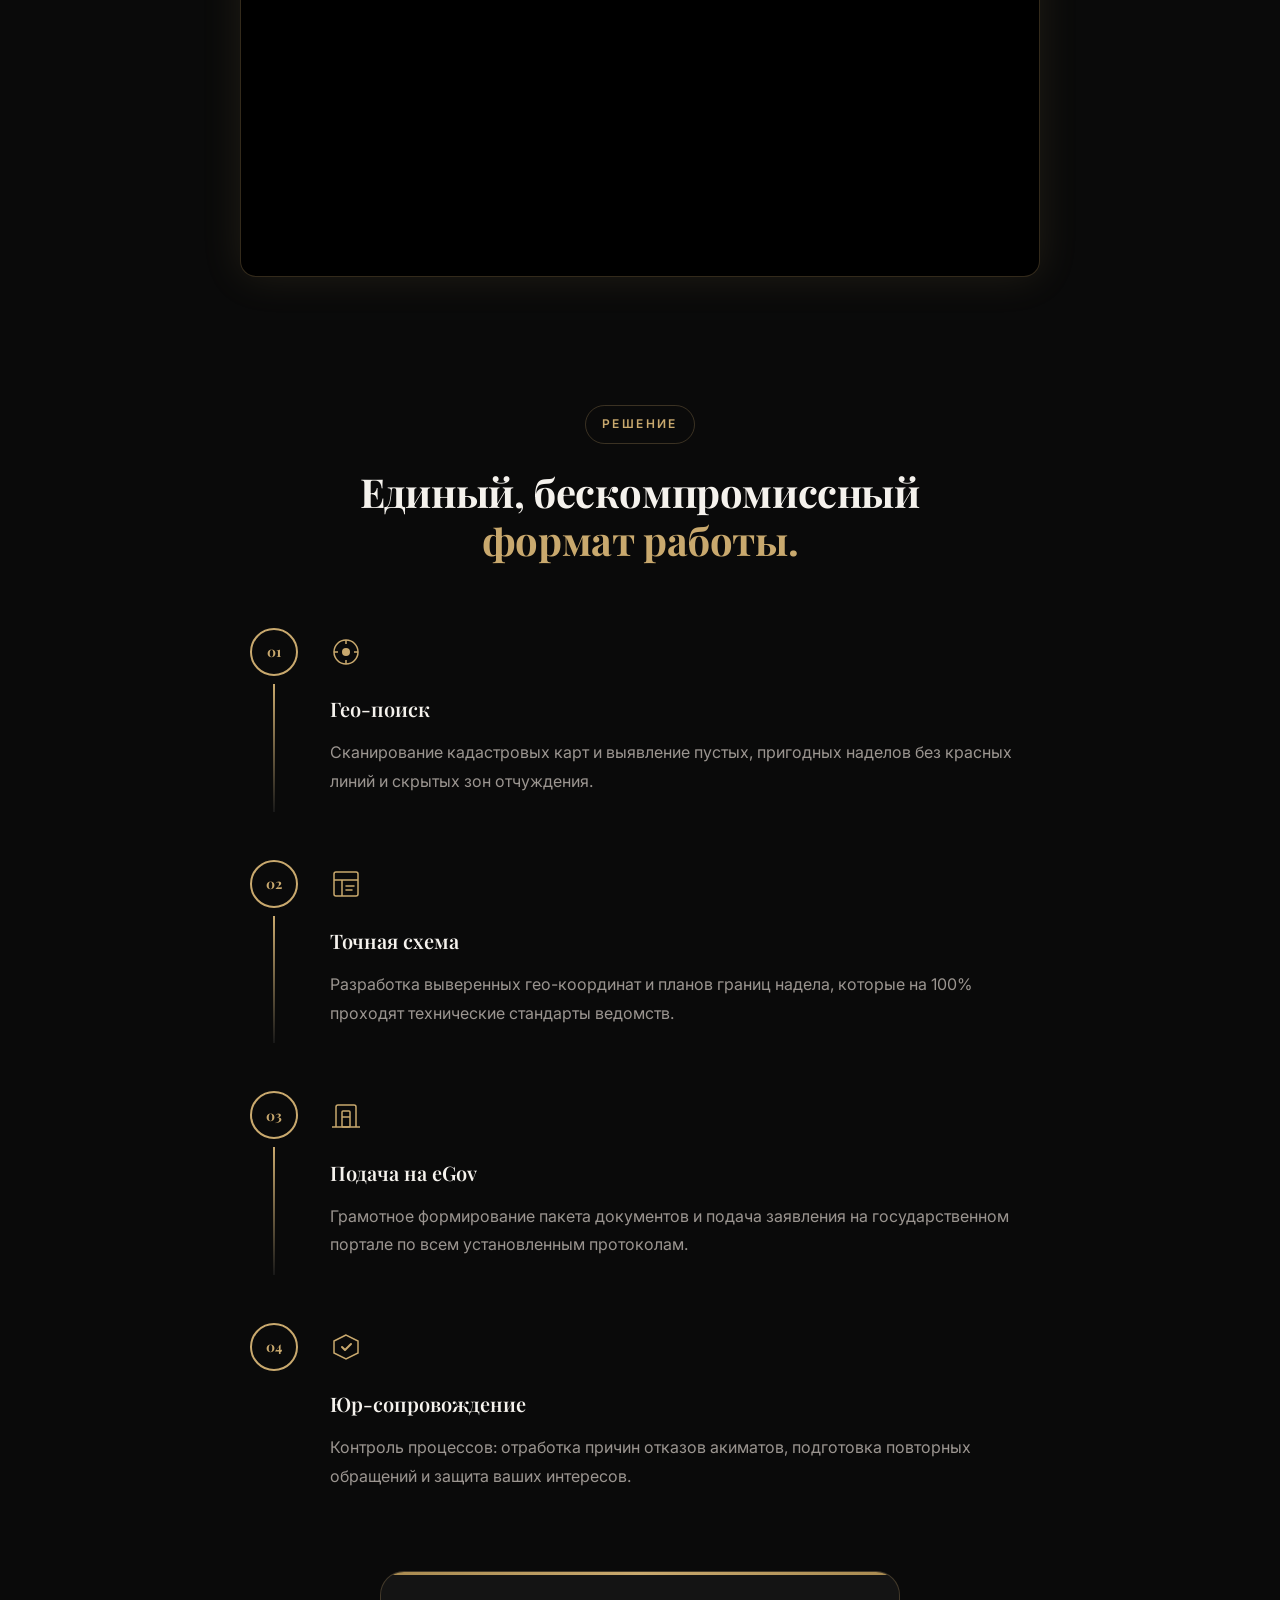
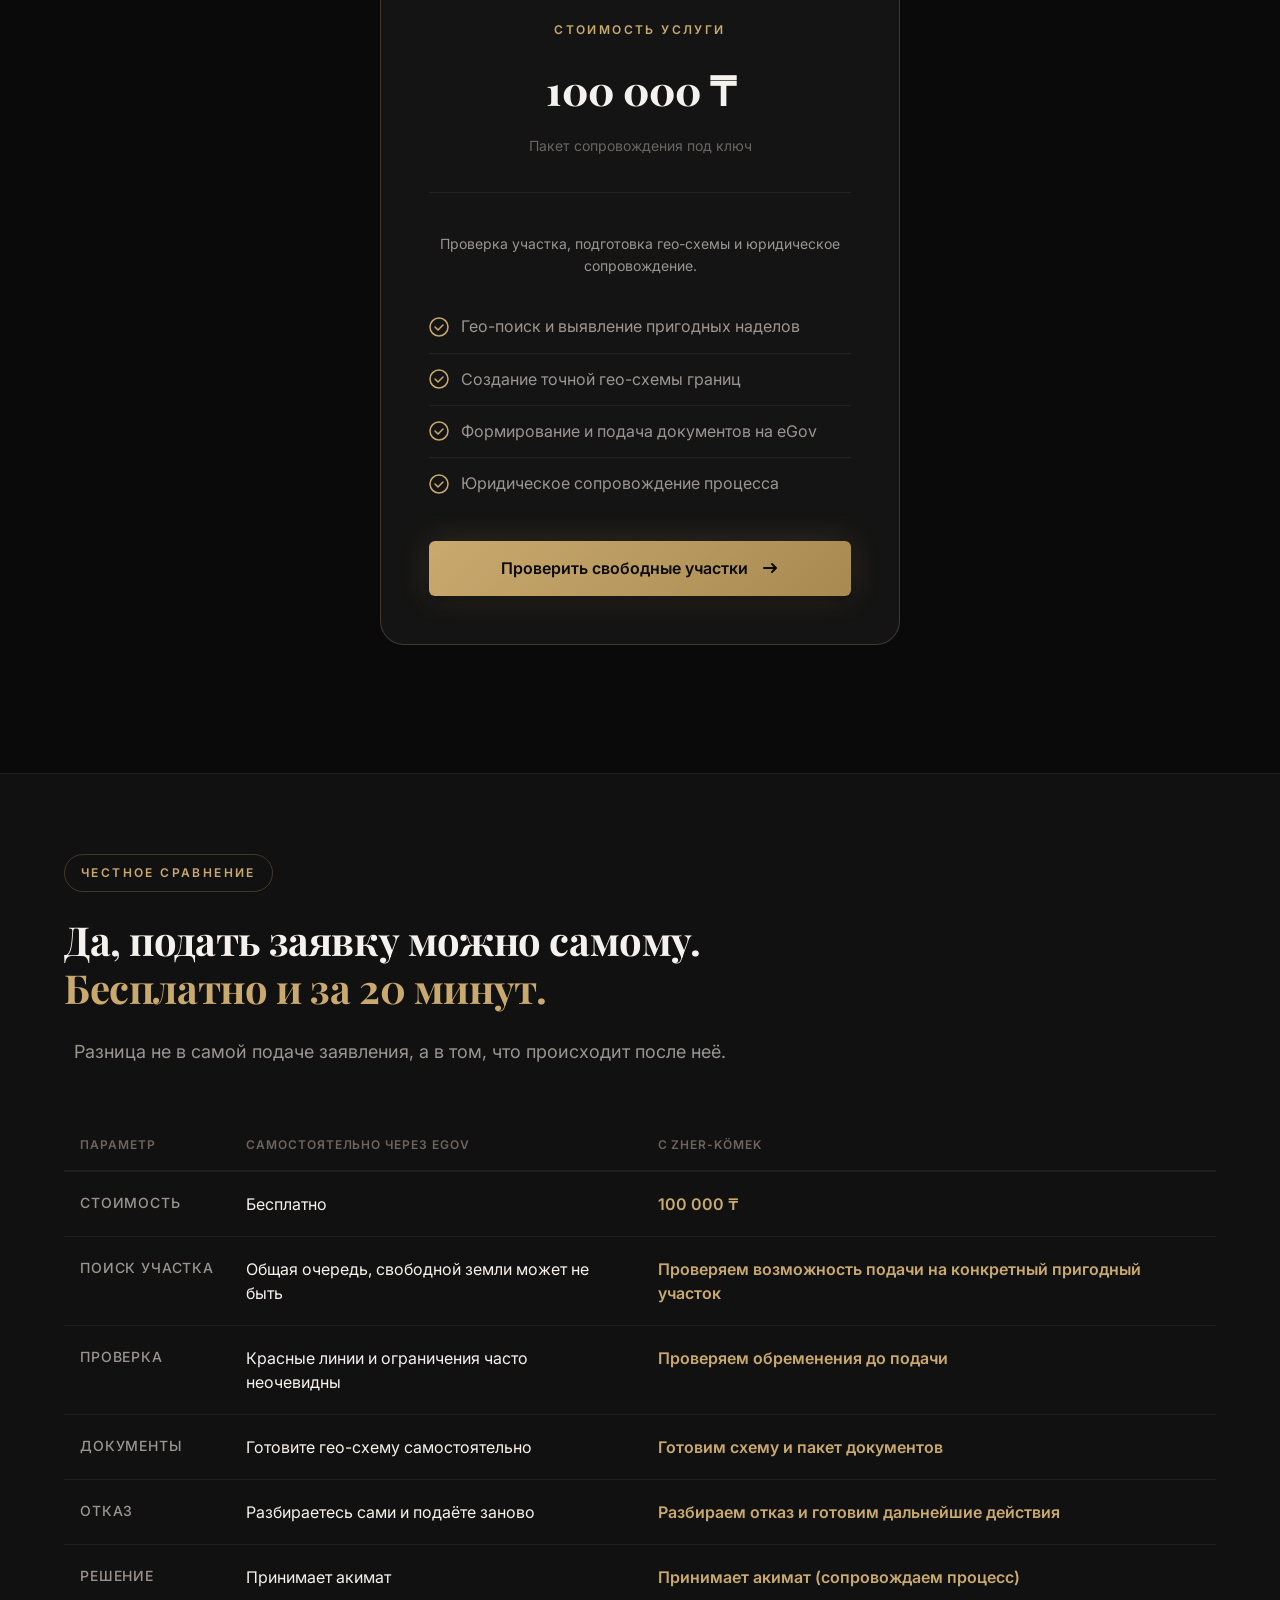
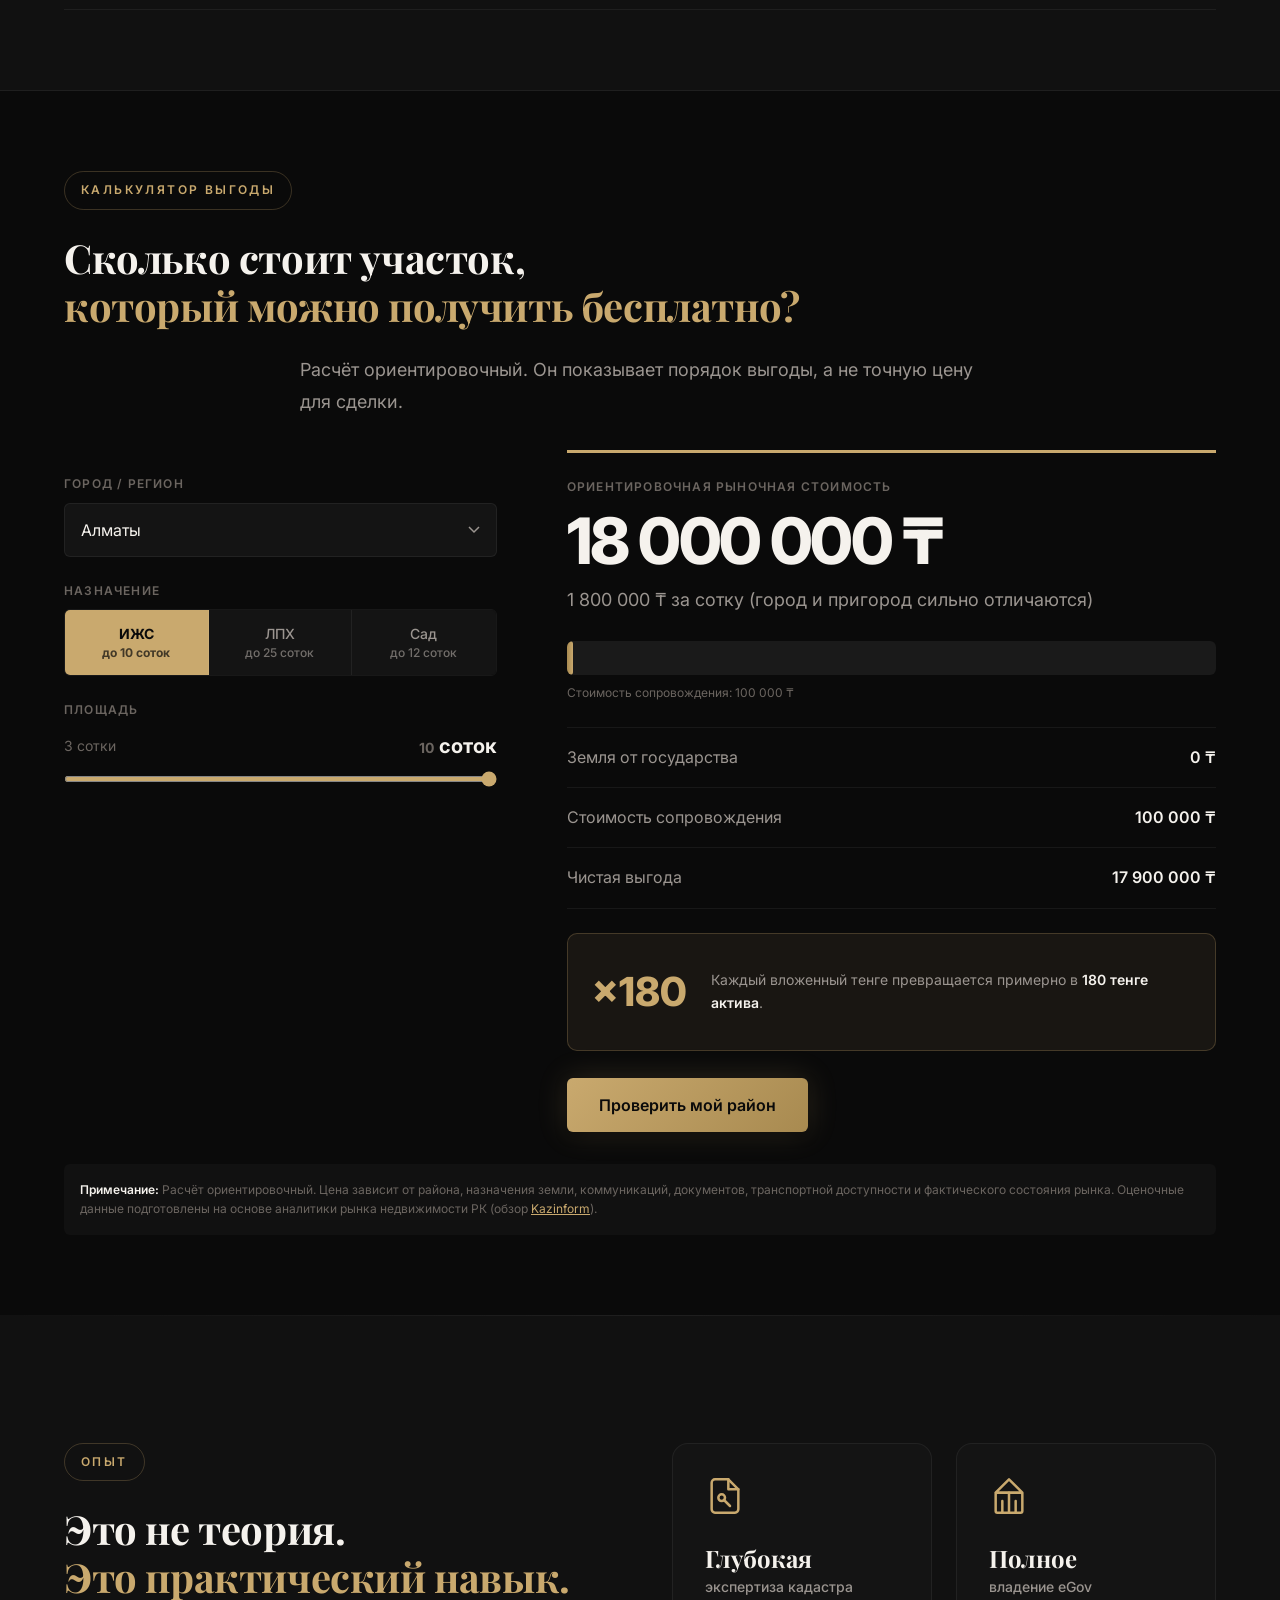
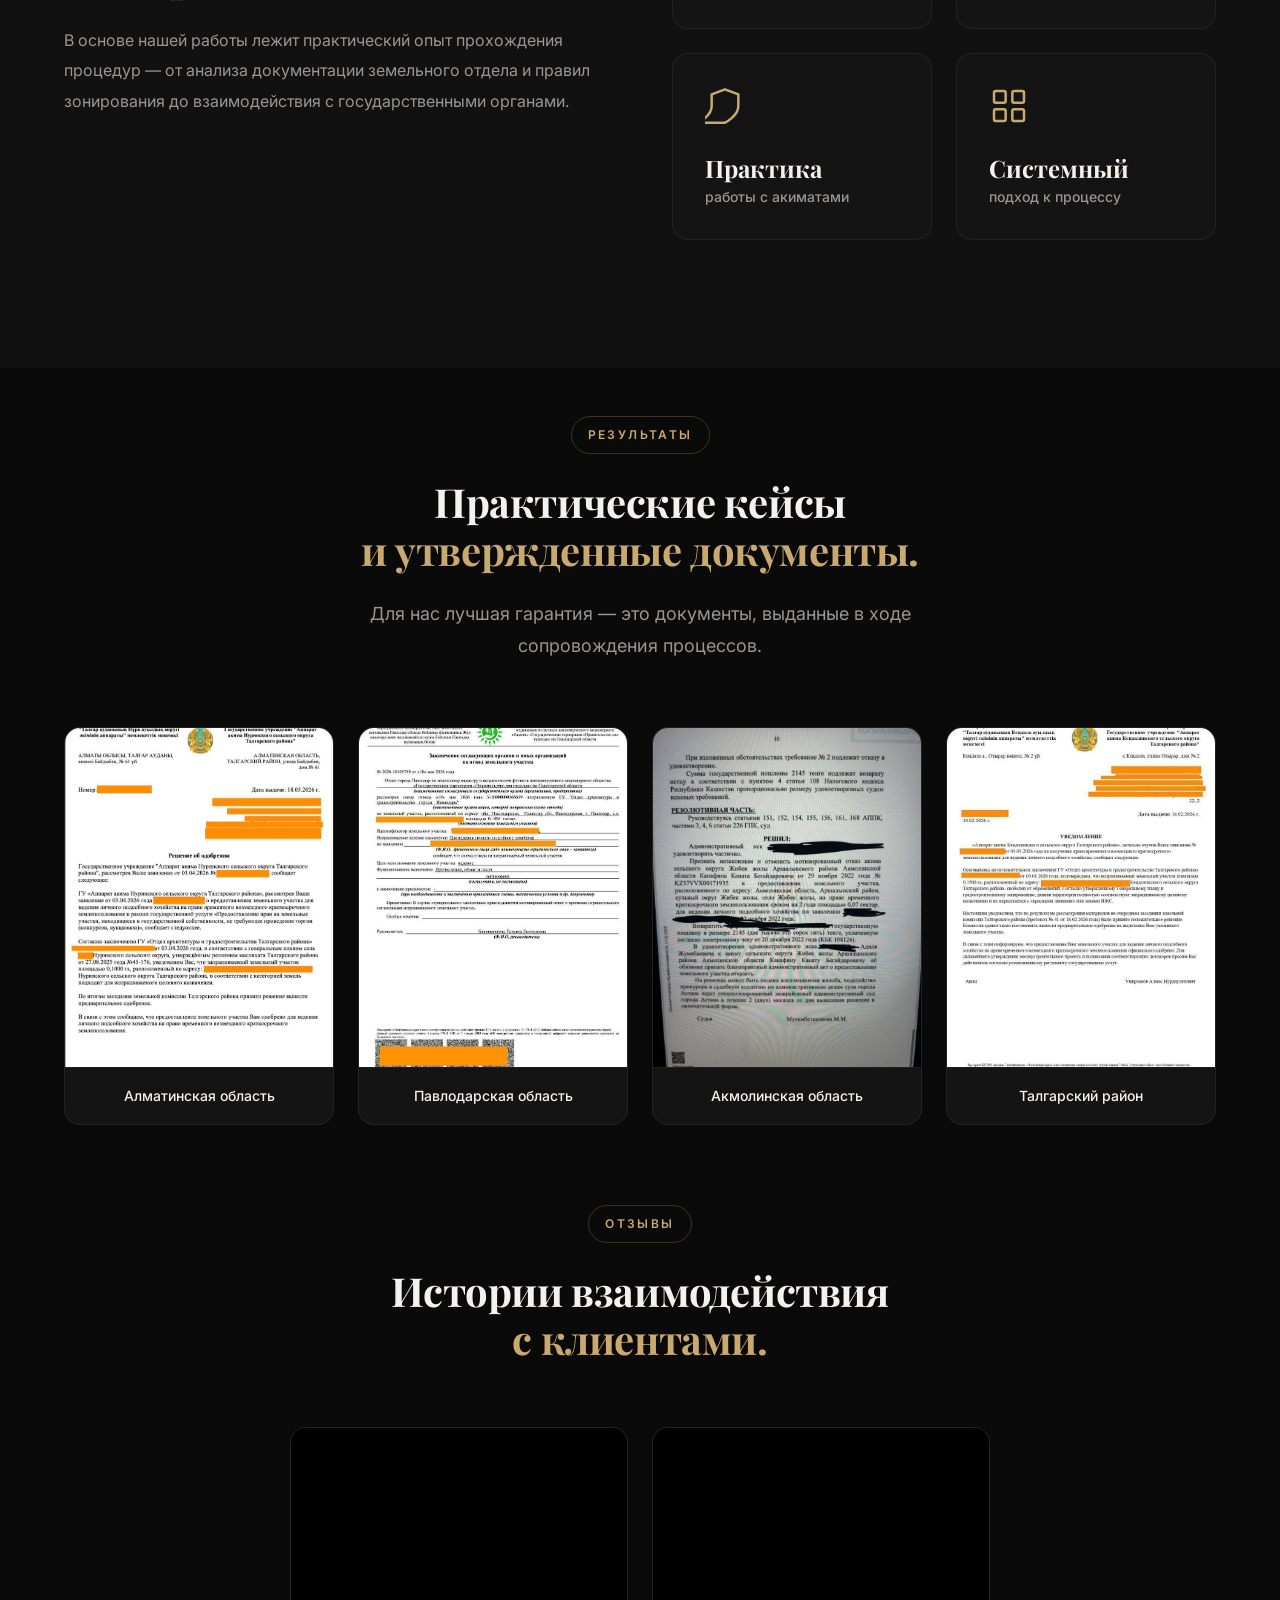
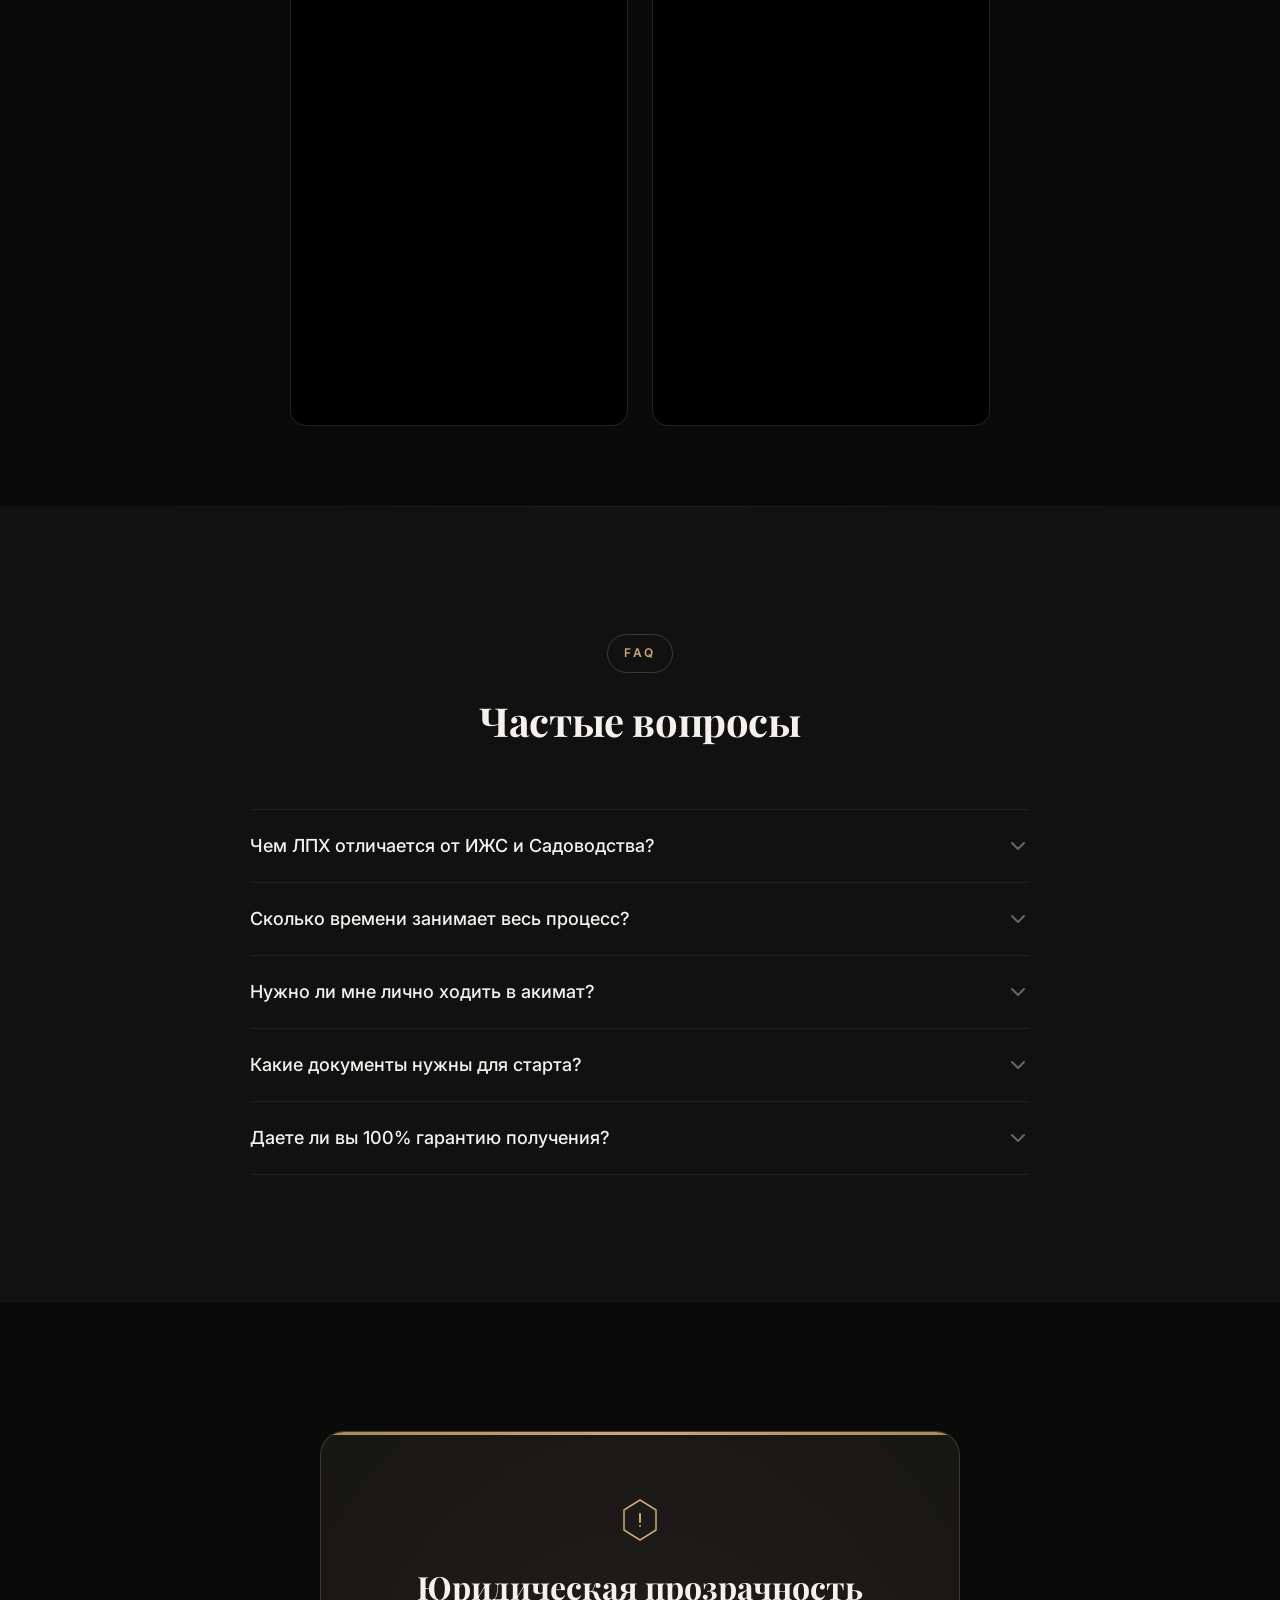
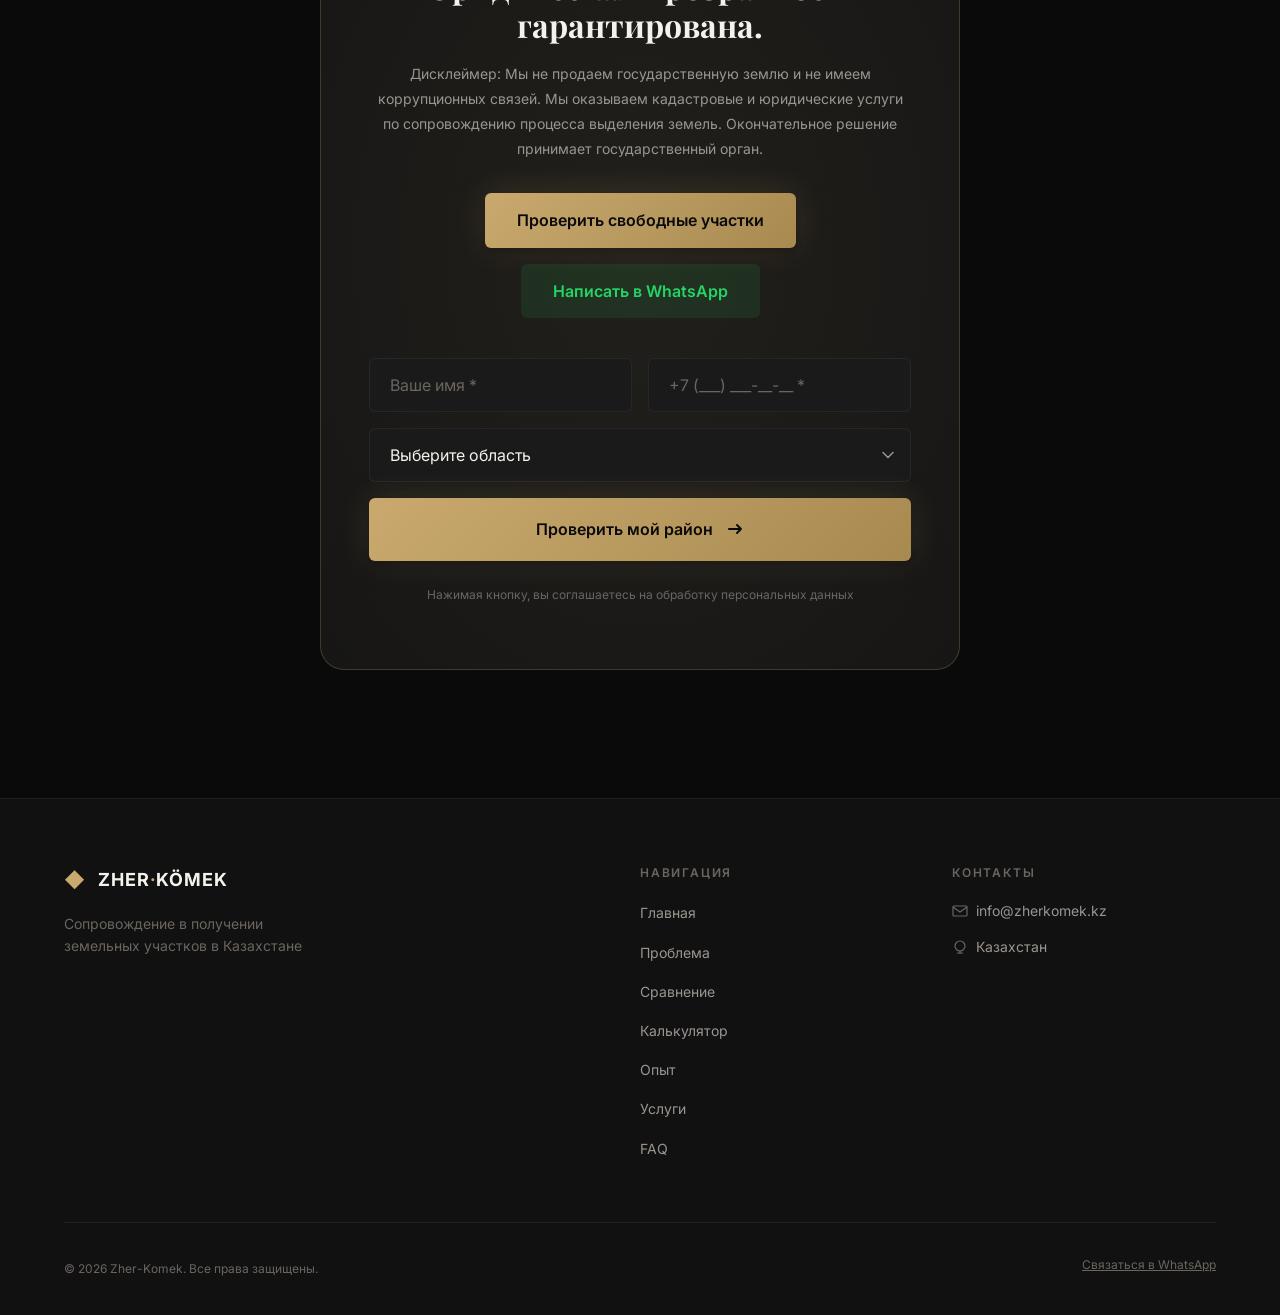
==== commit d51db284: "chore: remove disclaimers" ====
--- a/index.html
+++ b/index.html
@@ -129,9 +129,7 @@
                         До 25 соток по статье 50 Земельного кодекса РК. Мы проверяем кадастровые карты, находим пригодный надел, готовим гео-схему, подаём документы и сопровождаем процесс до решения акимата. Средний срок работы: 3–6 месяцев.
                     </p>
 
-                    <p class="section-desc" style="font-size: var(--text-xs); color: var(--color-text-tertiary); margin-bottom: var(--space-8);">
-                        <em>Окончательное решение принимает государственный орган. Мы не гарантируем положительное решение акимата.</em>
-                    </p>
+
 
                     <div class="hero__stats">
                         <div class="hero__stat">
@@ -506,9 +504,7 @@
                 </tbody>
             </table>
 
-            <p class="compare-note animate-on-scroll">
-                Если в вашем районе уже есть подготовленные площадки и короткая очередь, вам может быть выгоднее податься через eGov самостоятельно.
-            </p>
+
         </div>
     </section>
 
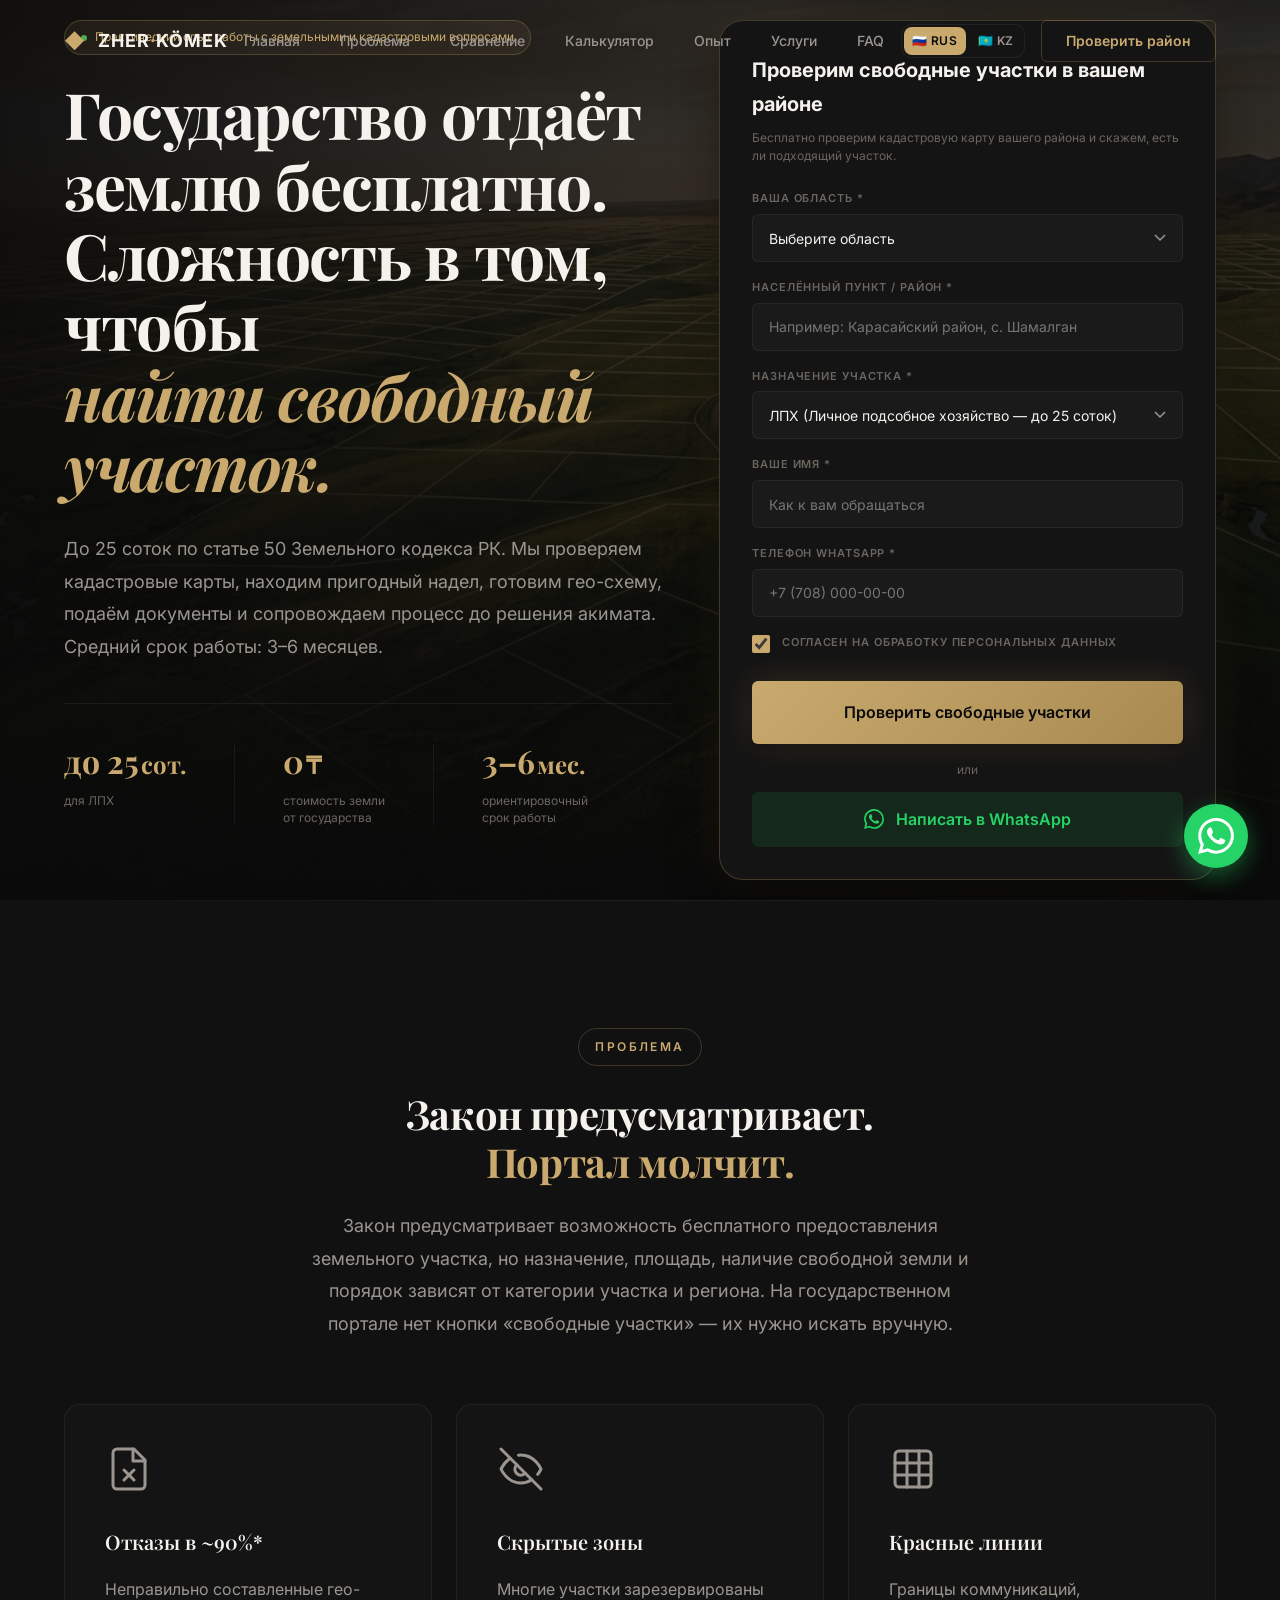
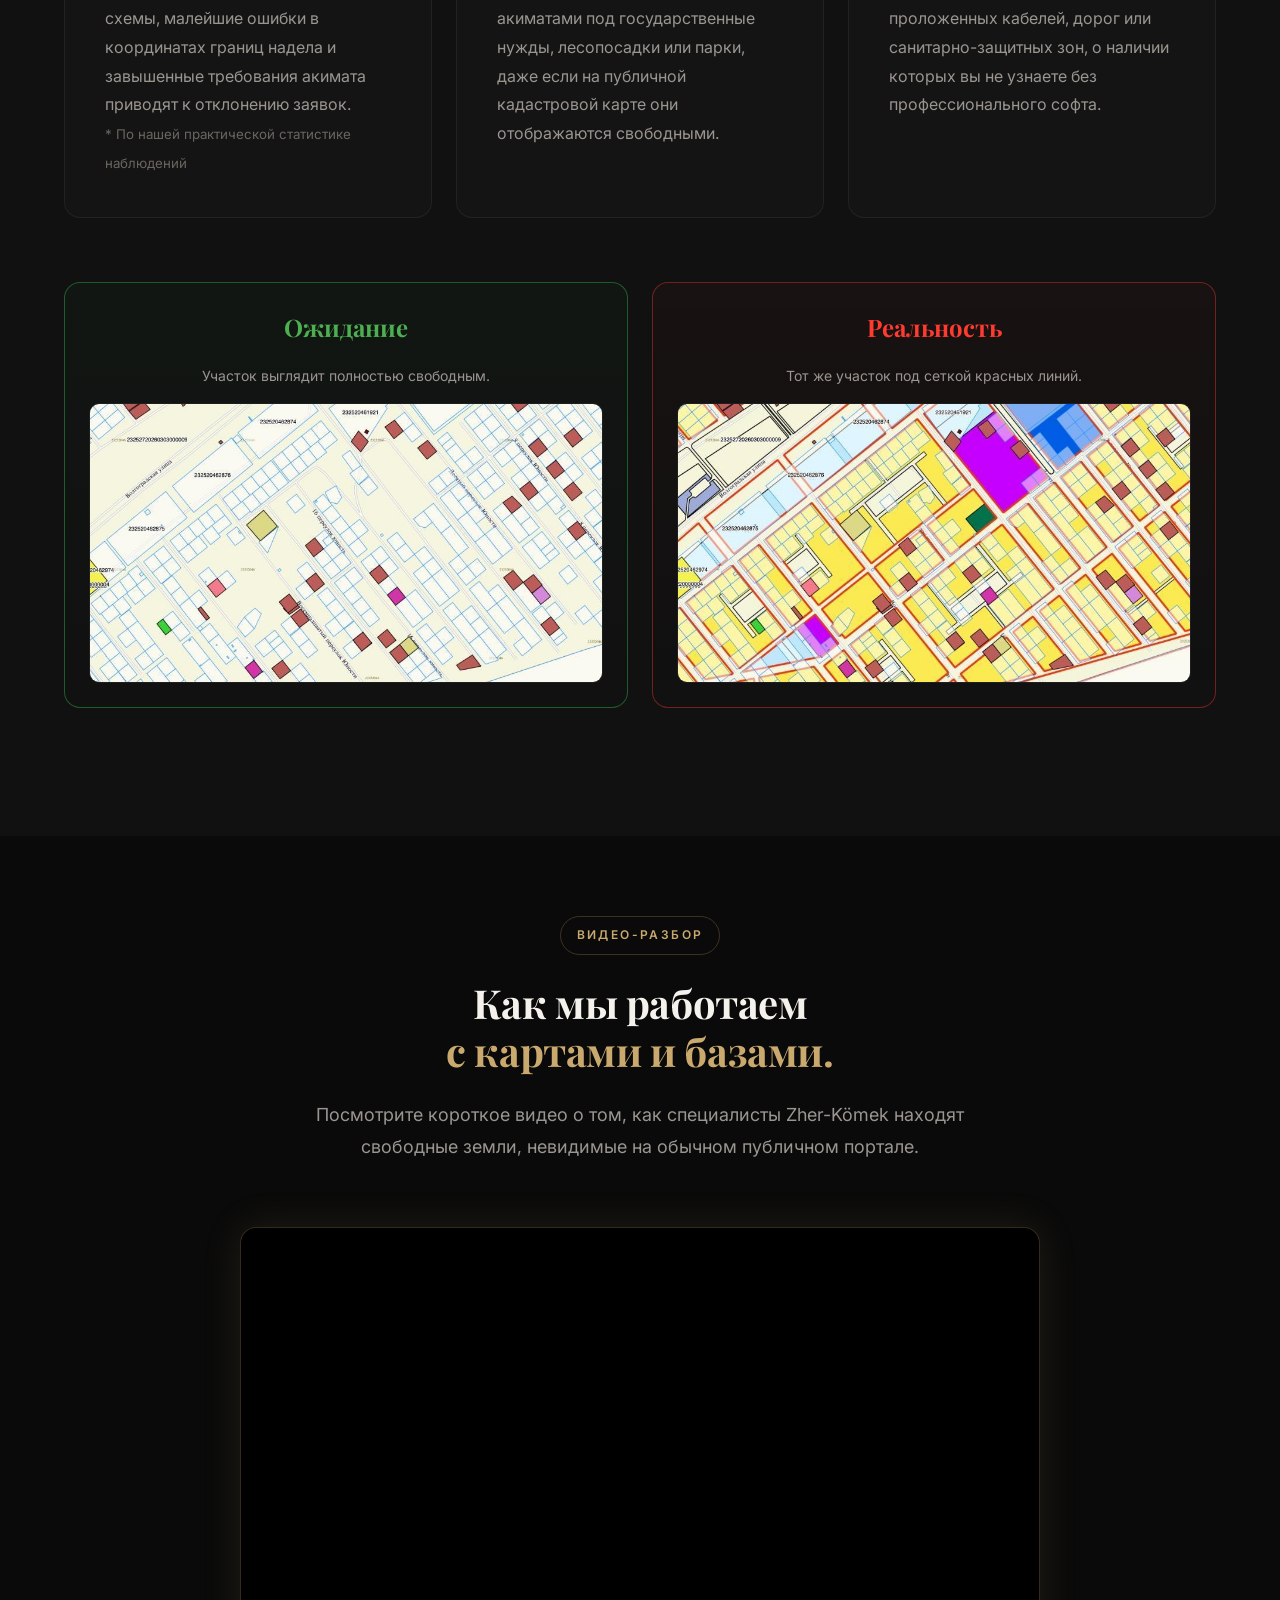
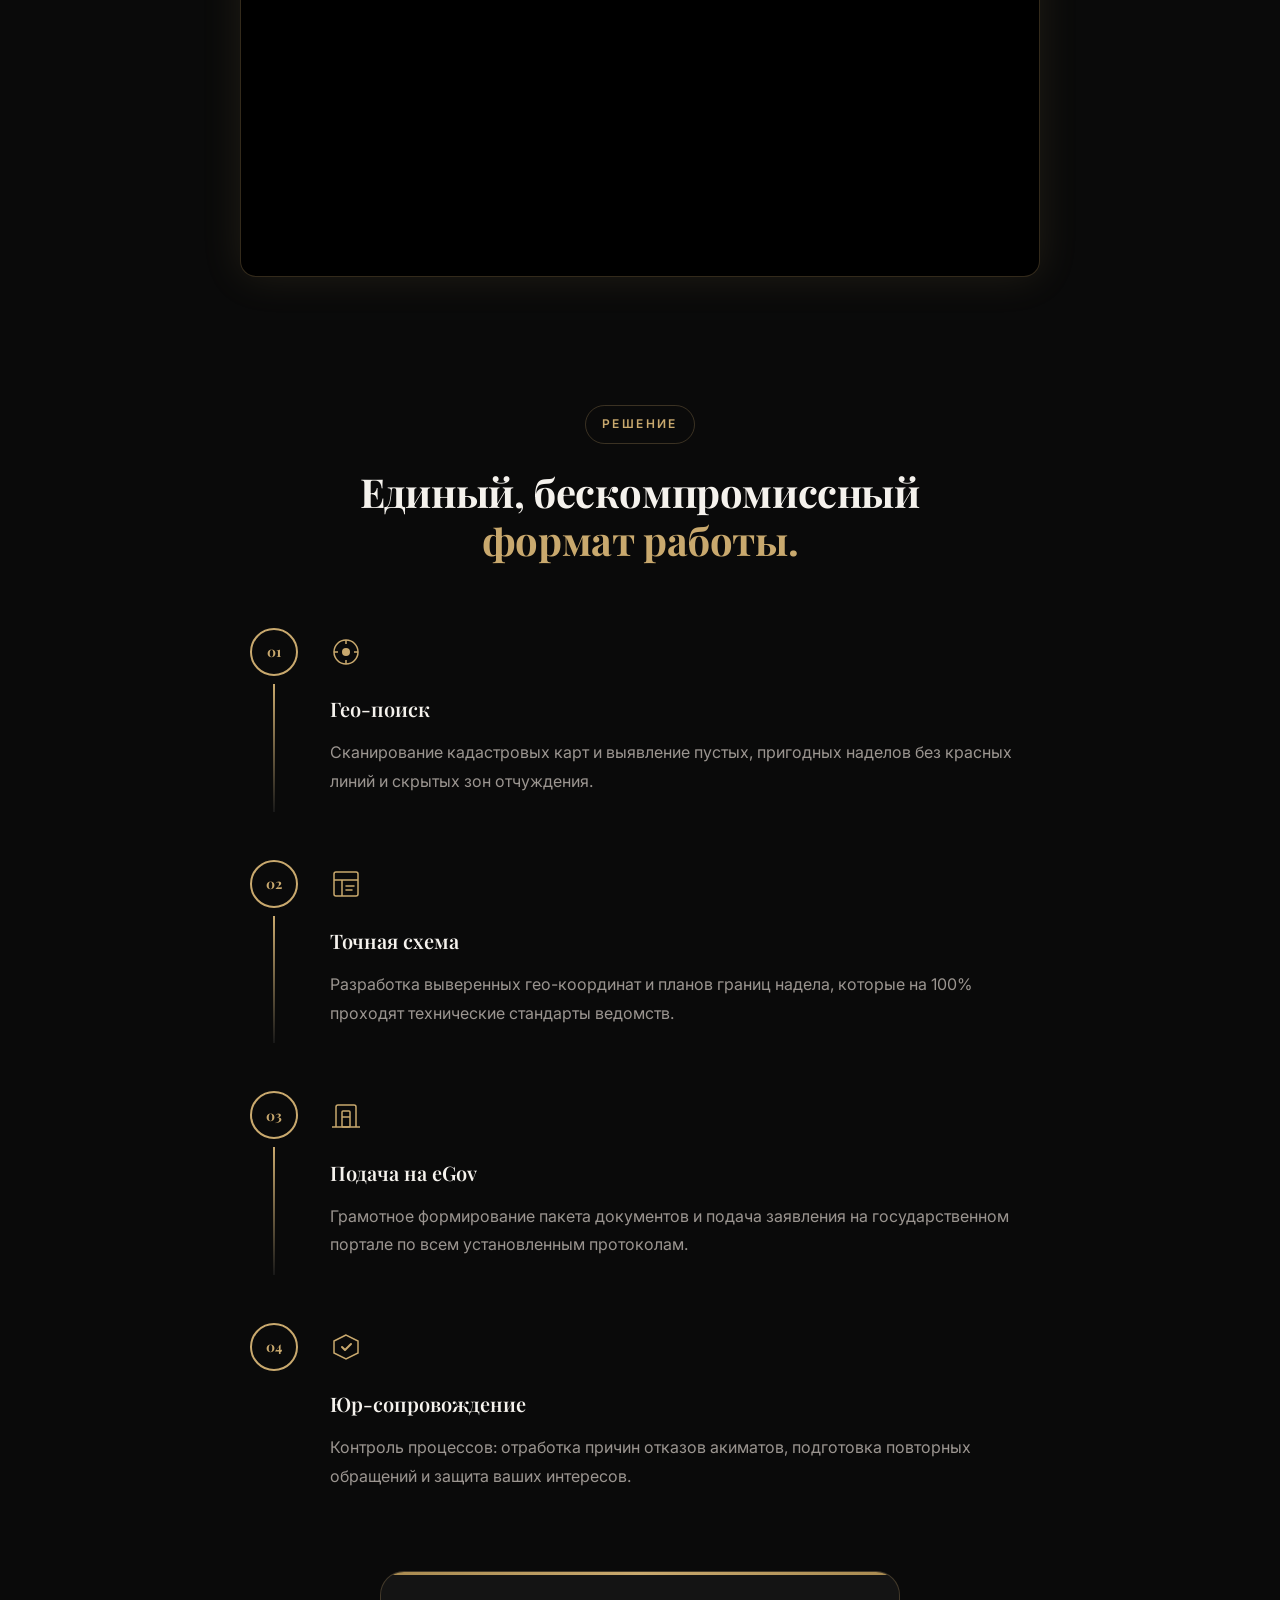
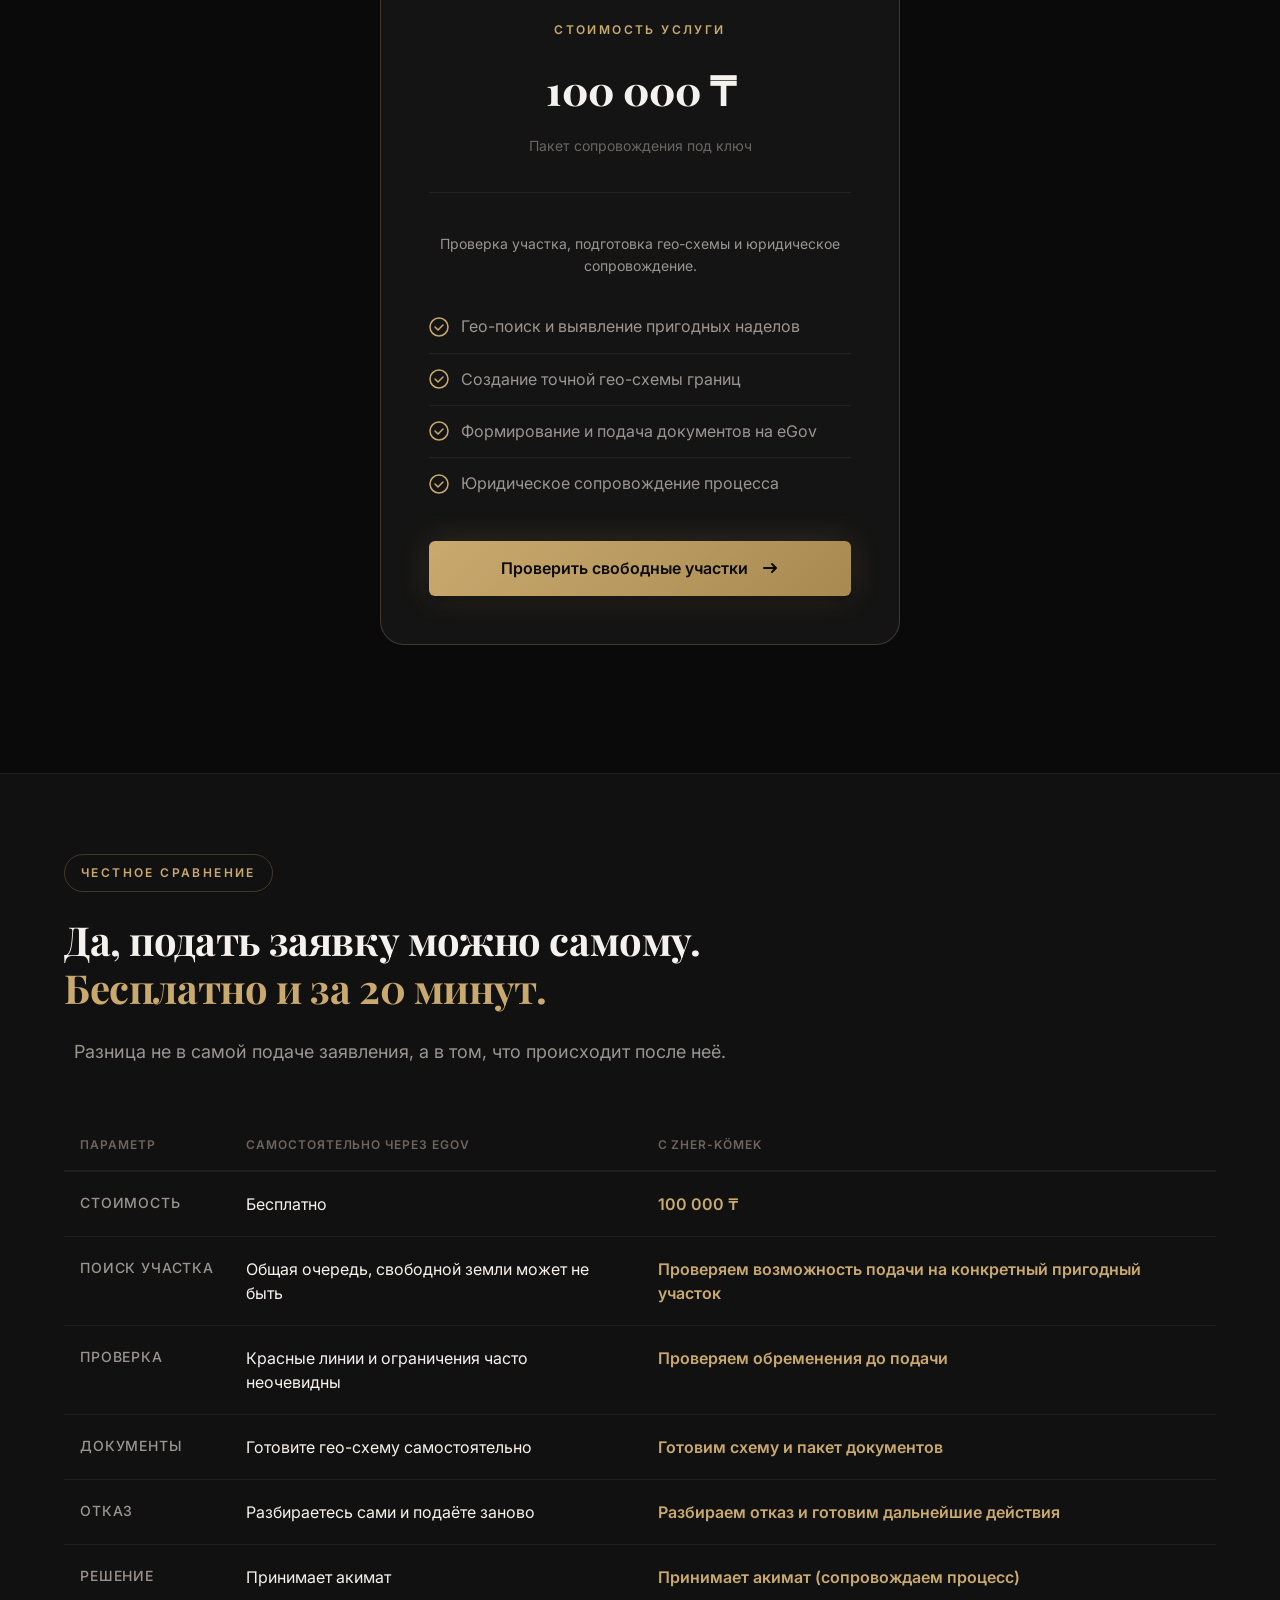
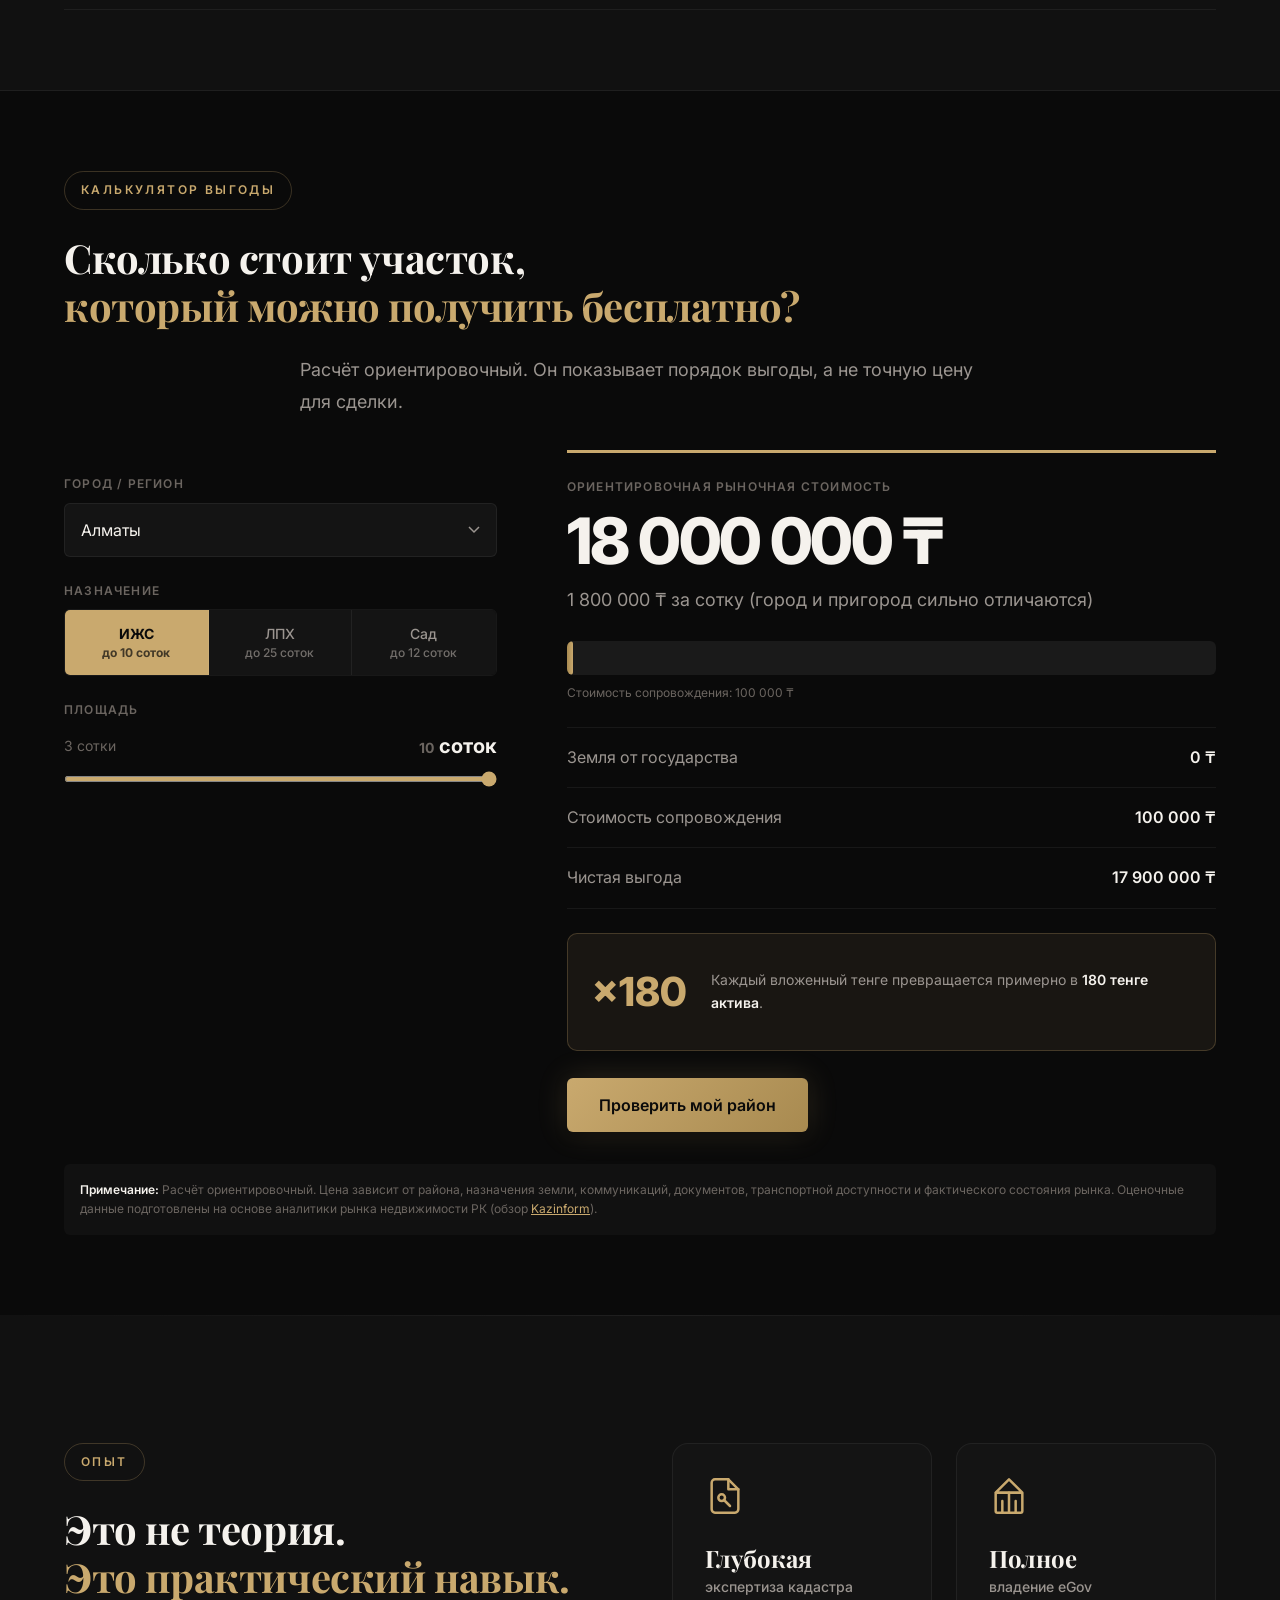
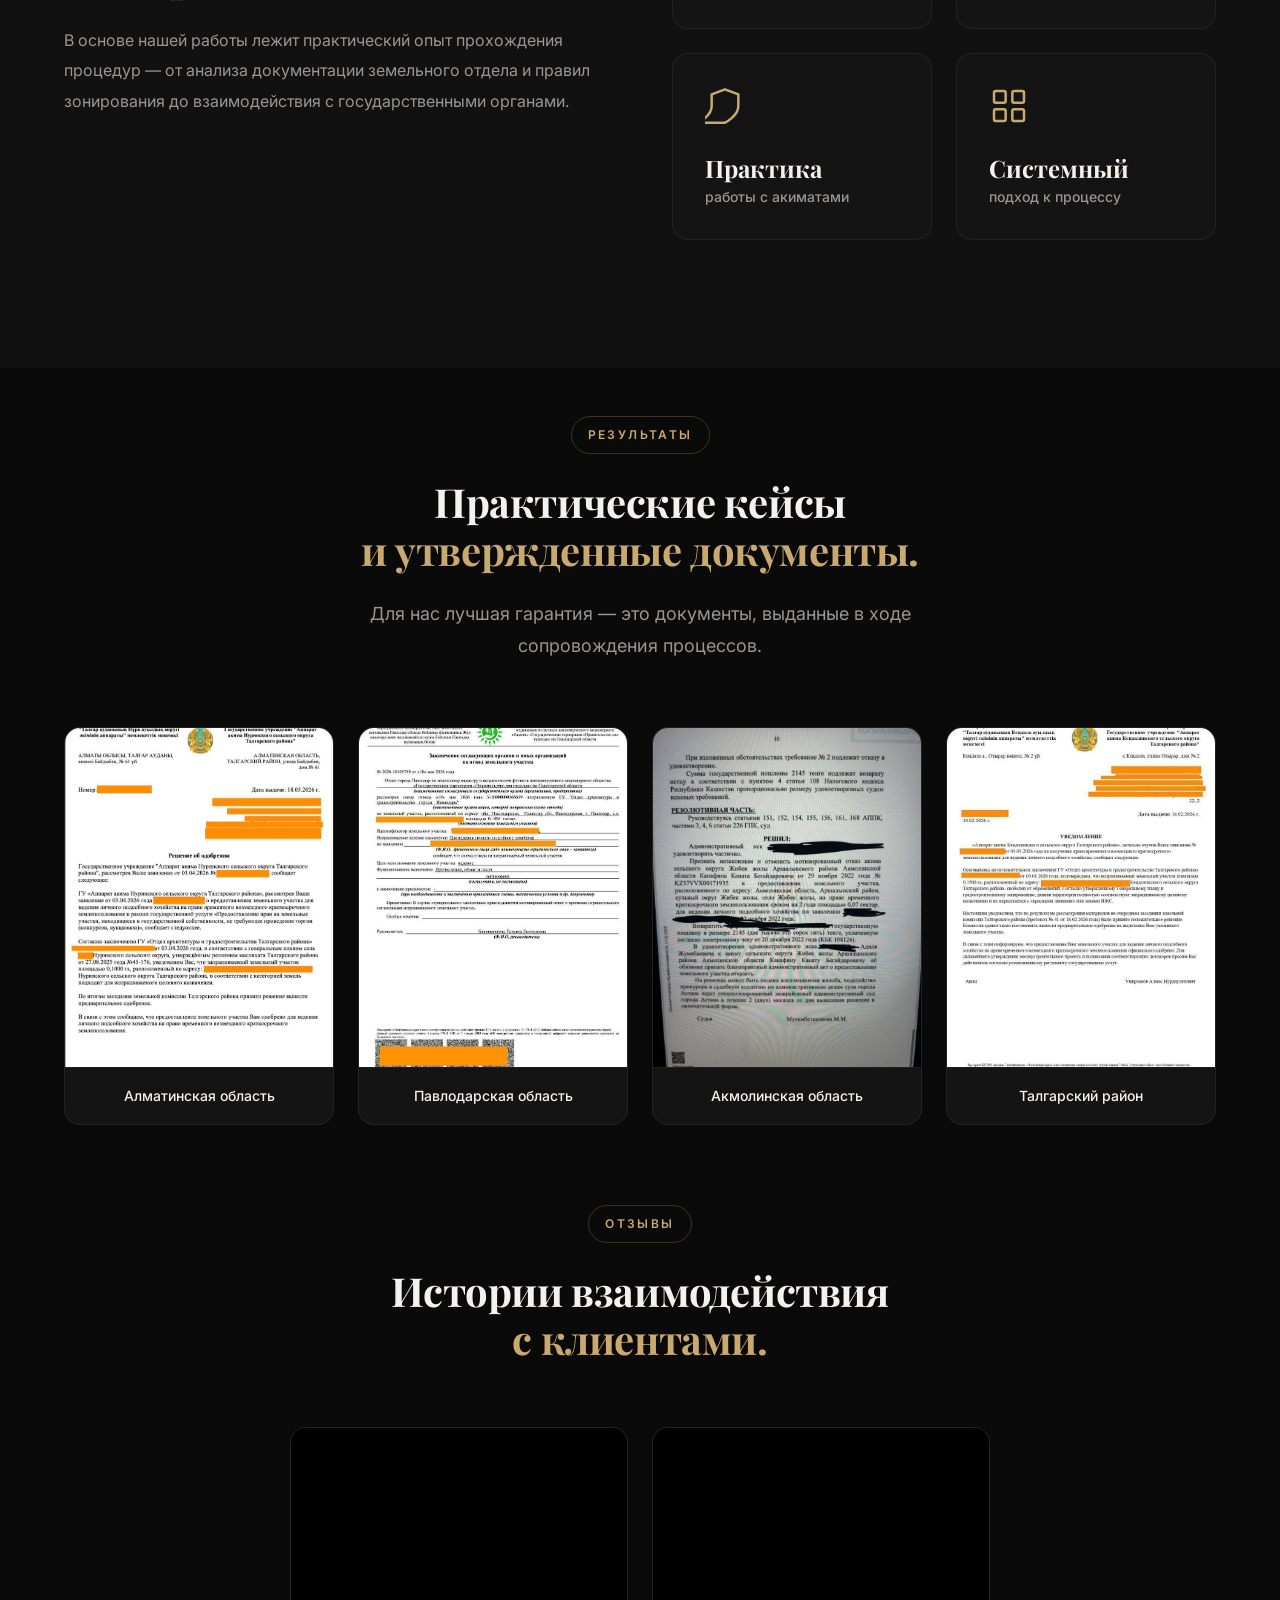
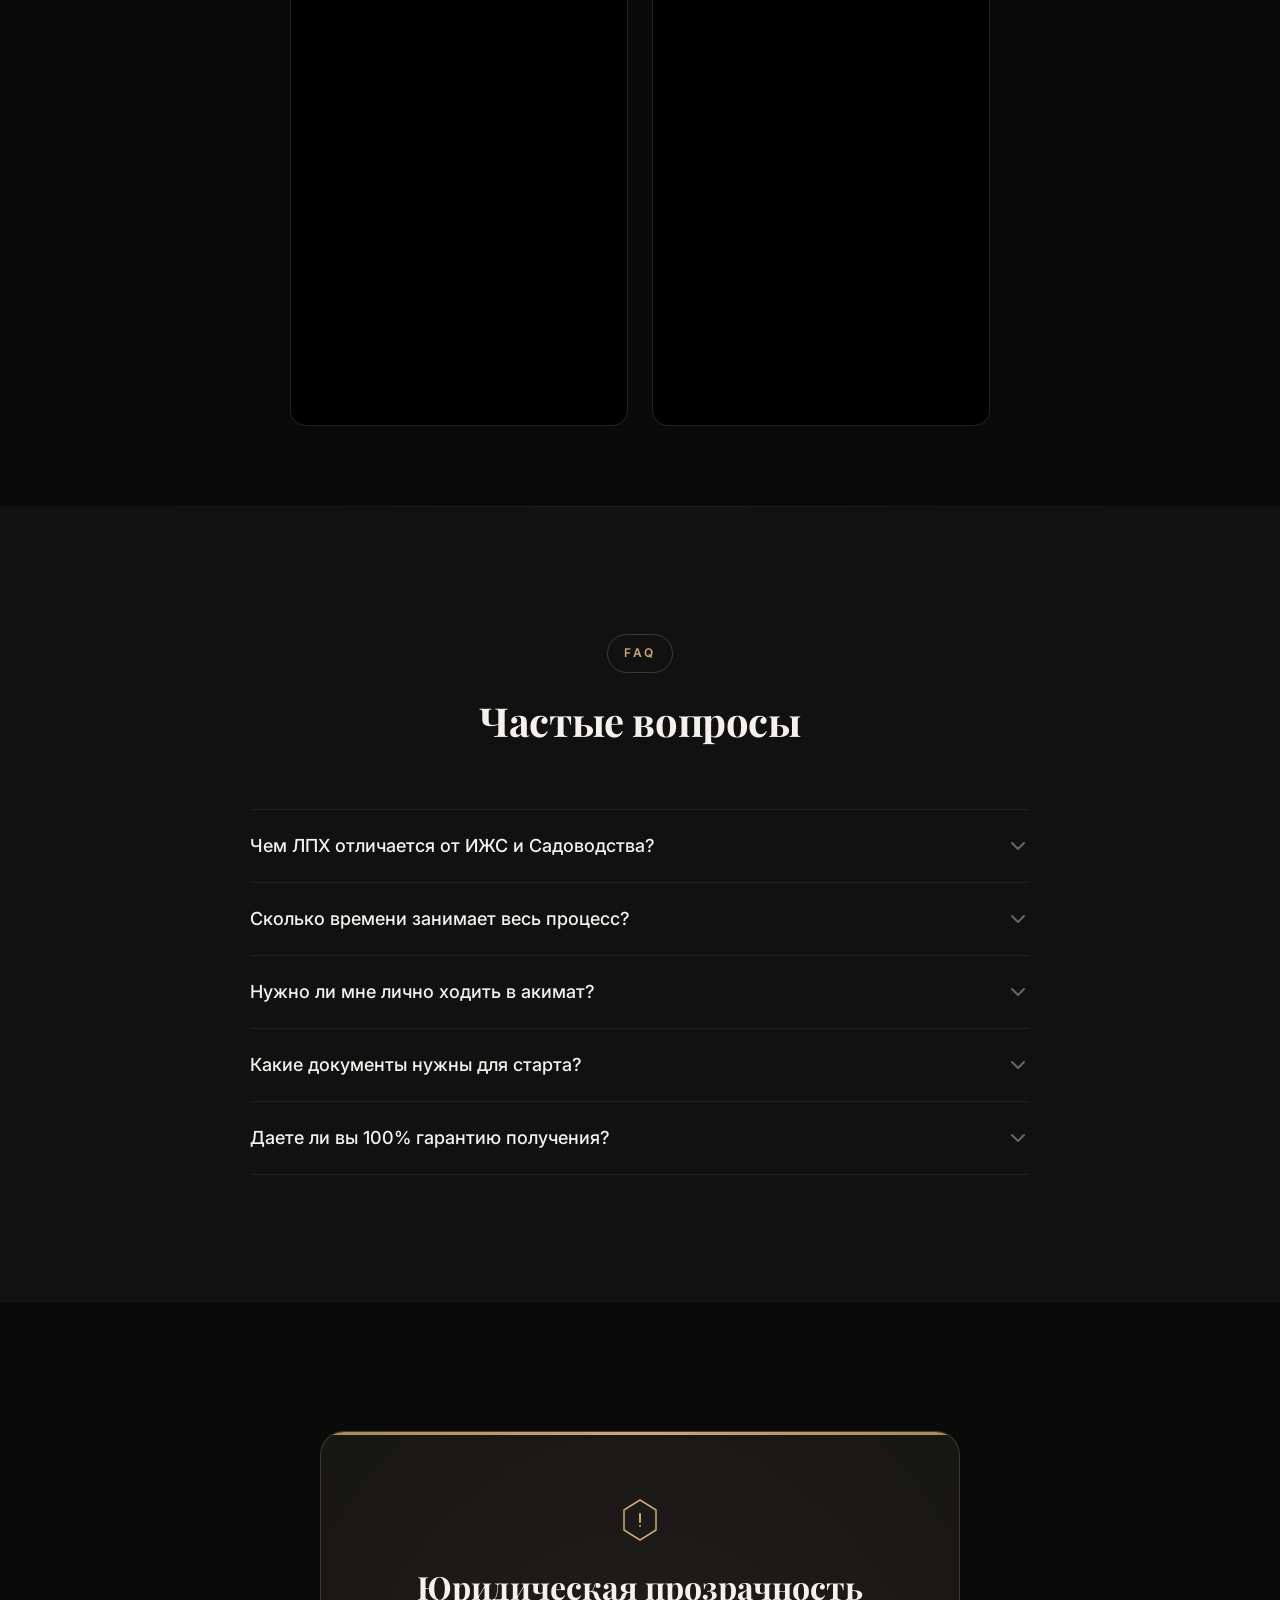
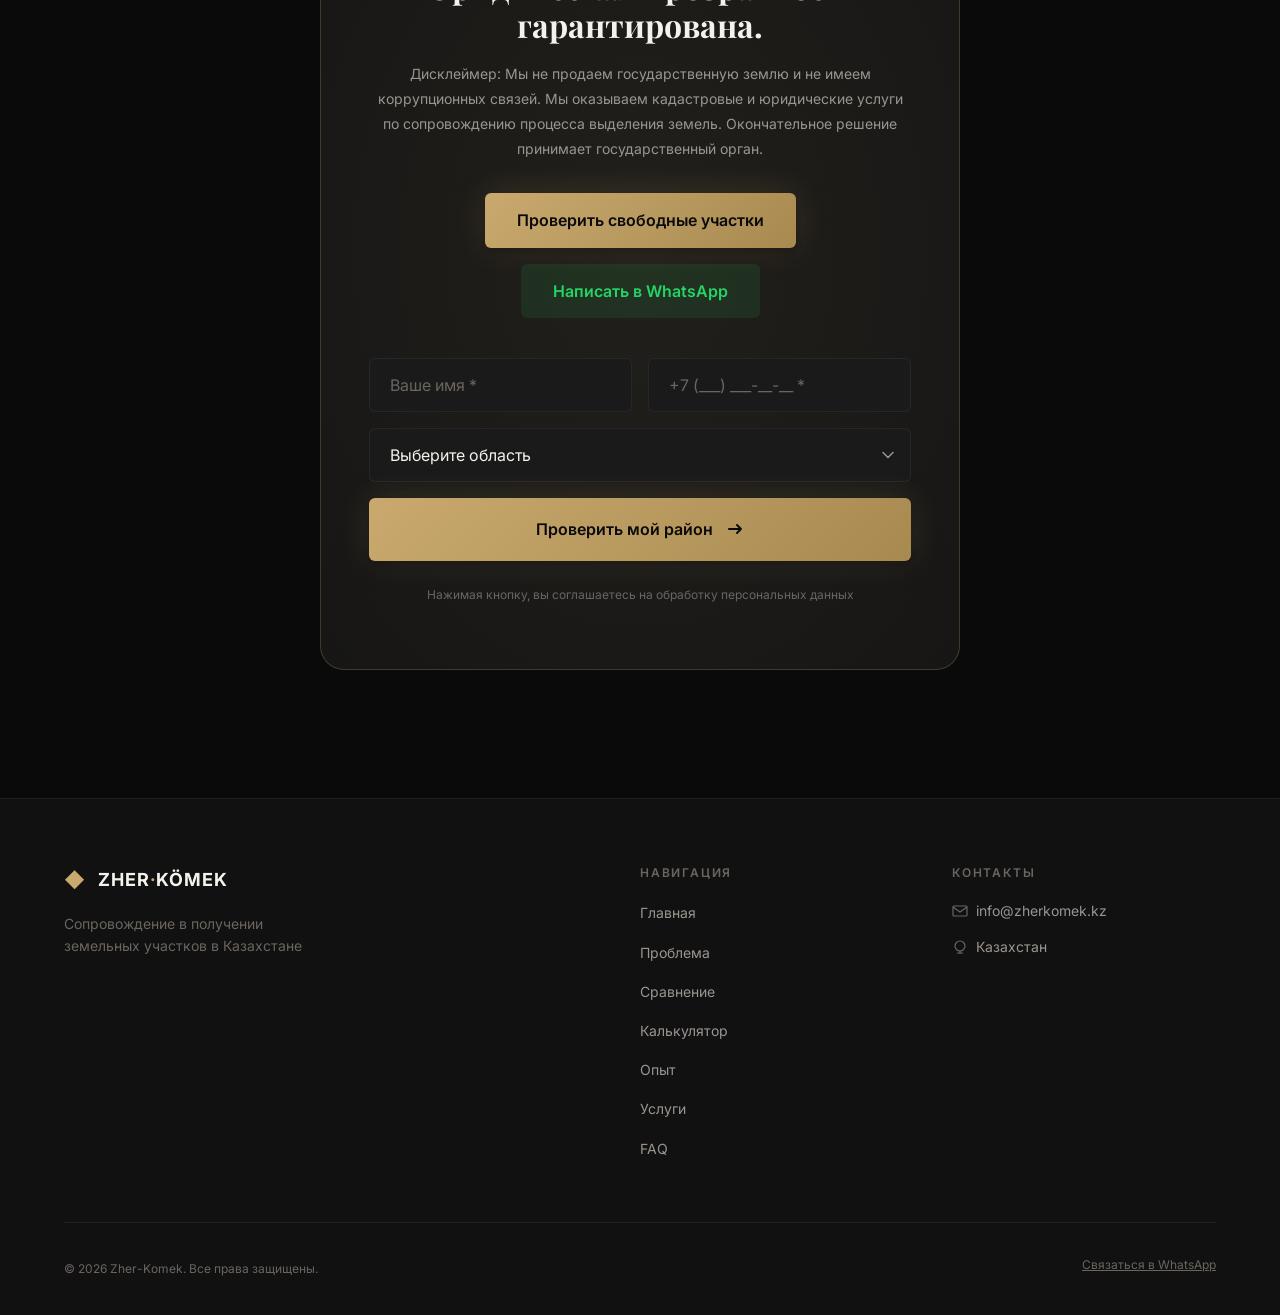
==== commit 45304d0f: "feat: add facebook pixel and lead tracking" ====
--- a/index.html
+++ b/index.html
@@ -68,6 +68,23 @@
       ]
     }
     </script>
+    <!-- Meta Pixel Code -->
+    <script>
+    !function(f,b,e,v,n,t,s)
+    {if(f.fbq)return;n=f.fbq=function(){n.callMethod?
+    n.callMethod.apply(n,arguments):n.queue.push(arguments)};
+    if(!f._fbq)f._fbq=n;n.push=n;n.loaded=!0;n.version='2.0';
+    n.queue=[];t=b.createElement(e);t.async=!0;
+    t.src=v;s=b.getElementsByTagName(e)[0];
+    s.parentNode.insertBefore(t,s)}(window, document,'script',
+    'https://connect.facebook.net/en_US/fbevents.js');
+    fbq('init', '935114456278380');
+    fbq('track', 'PageView');
+    </script>
+    <noscript><img height="1" width="1" style="display:none"
+    src="https://www.facebook.com/tr?id=935114456278380&ev=PageView&noscript=1"
+    /></noscript>
+    <!-- End Meta Pixel Code -->
 </head>
 <body>
     <!-- ============================================================ -->
